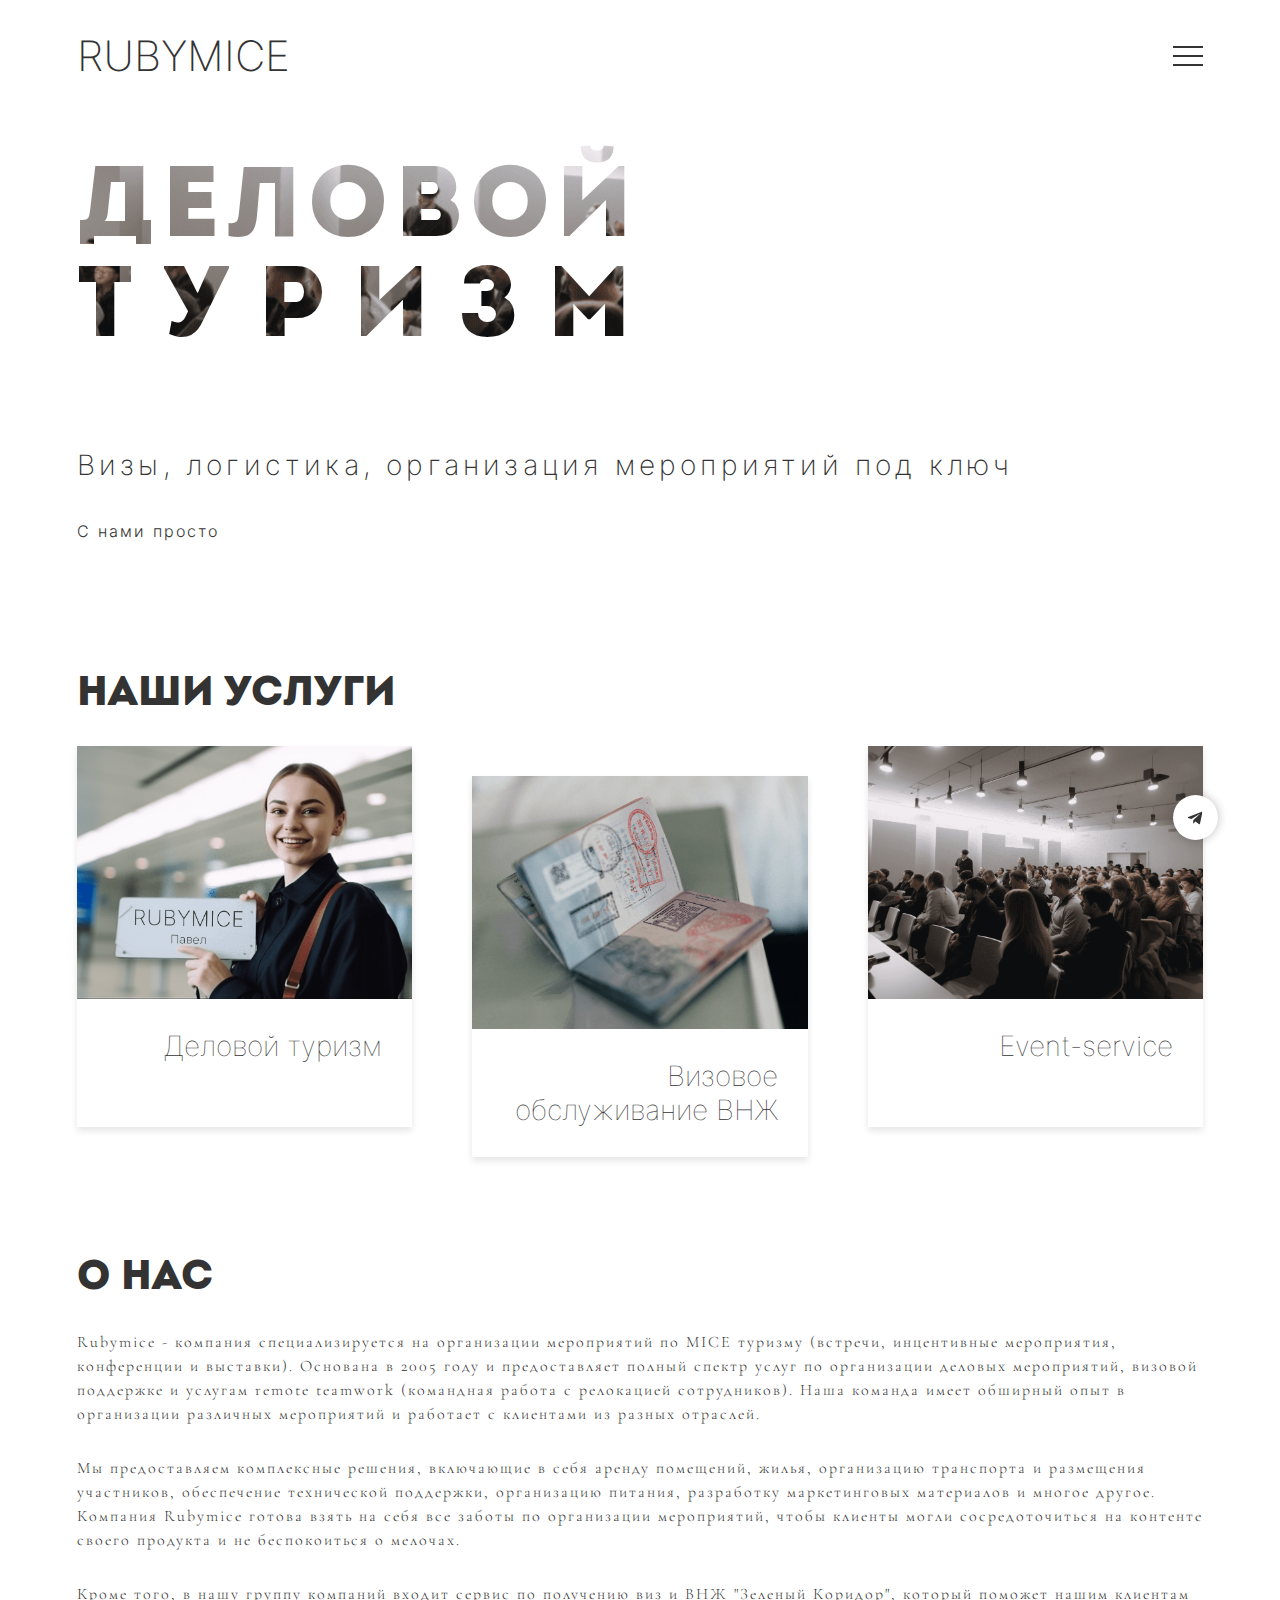
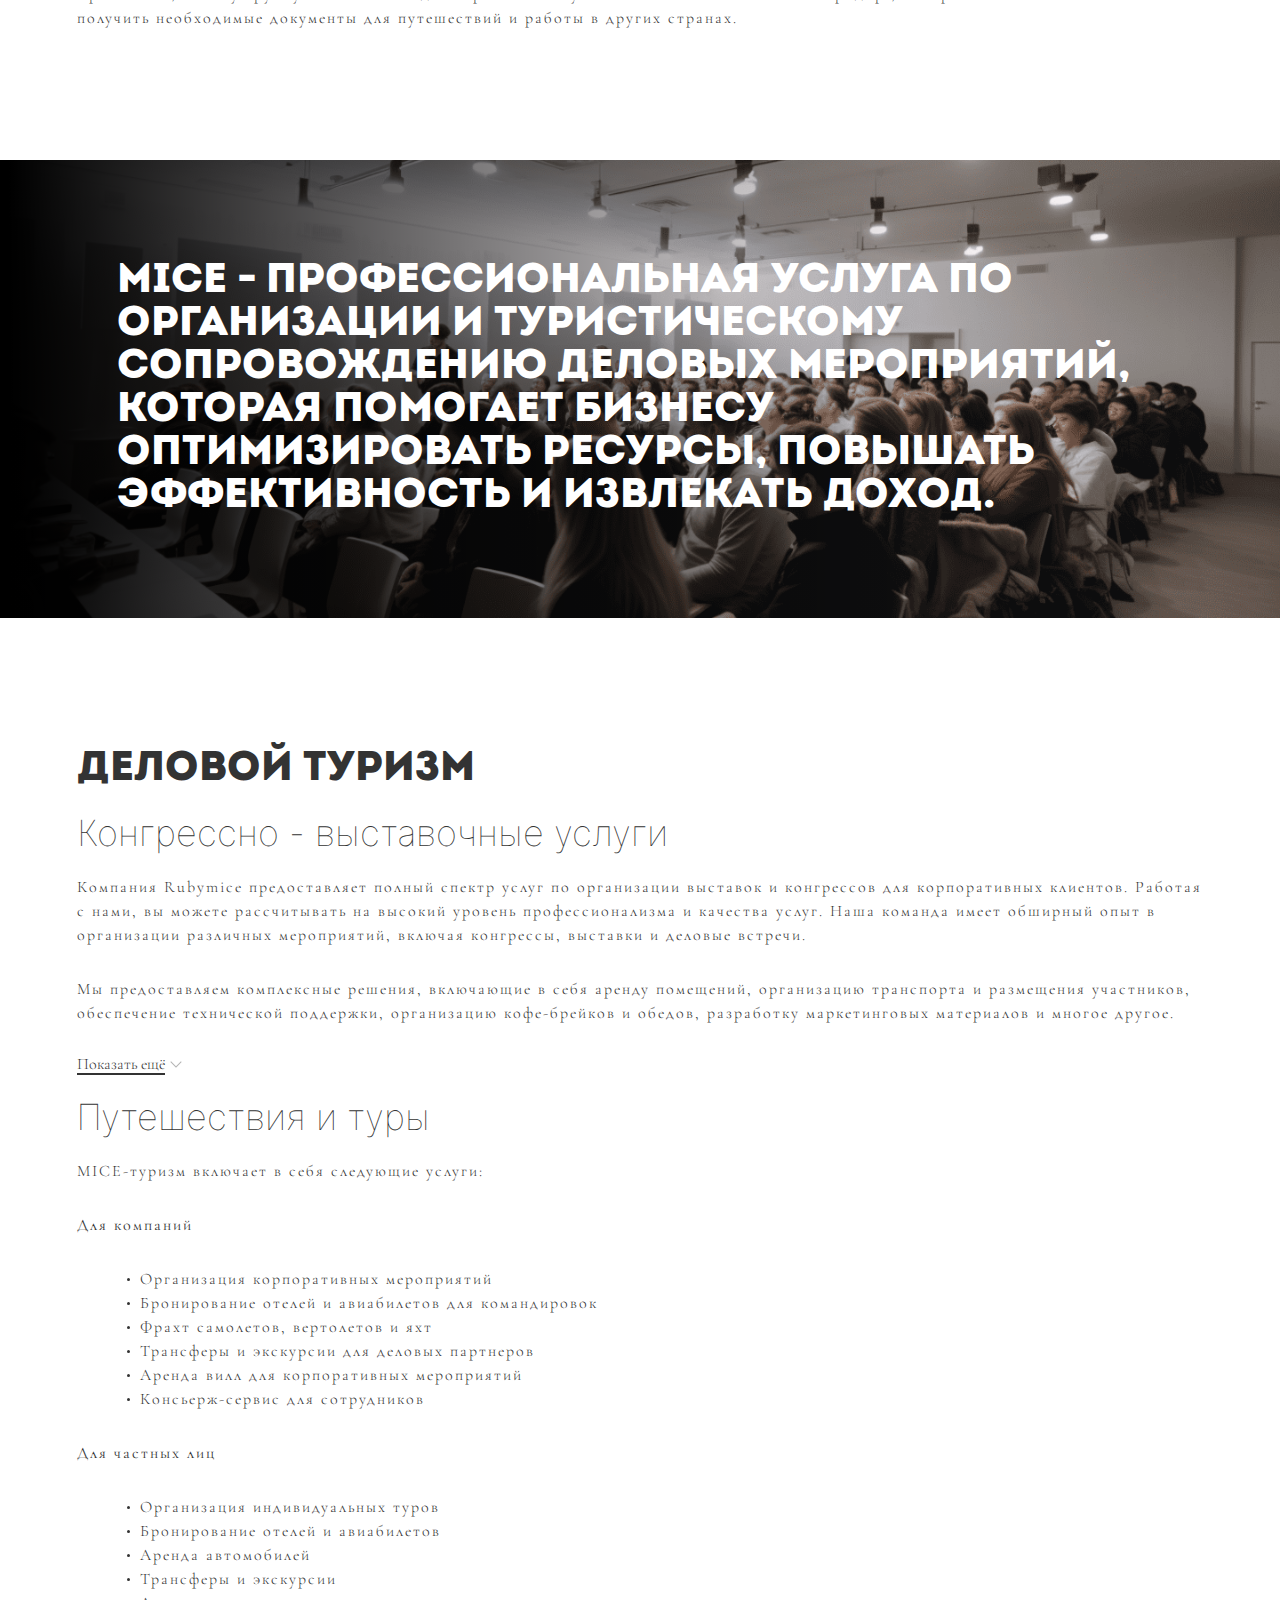
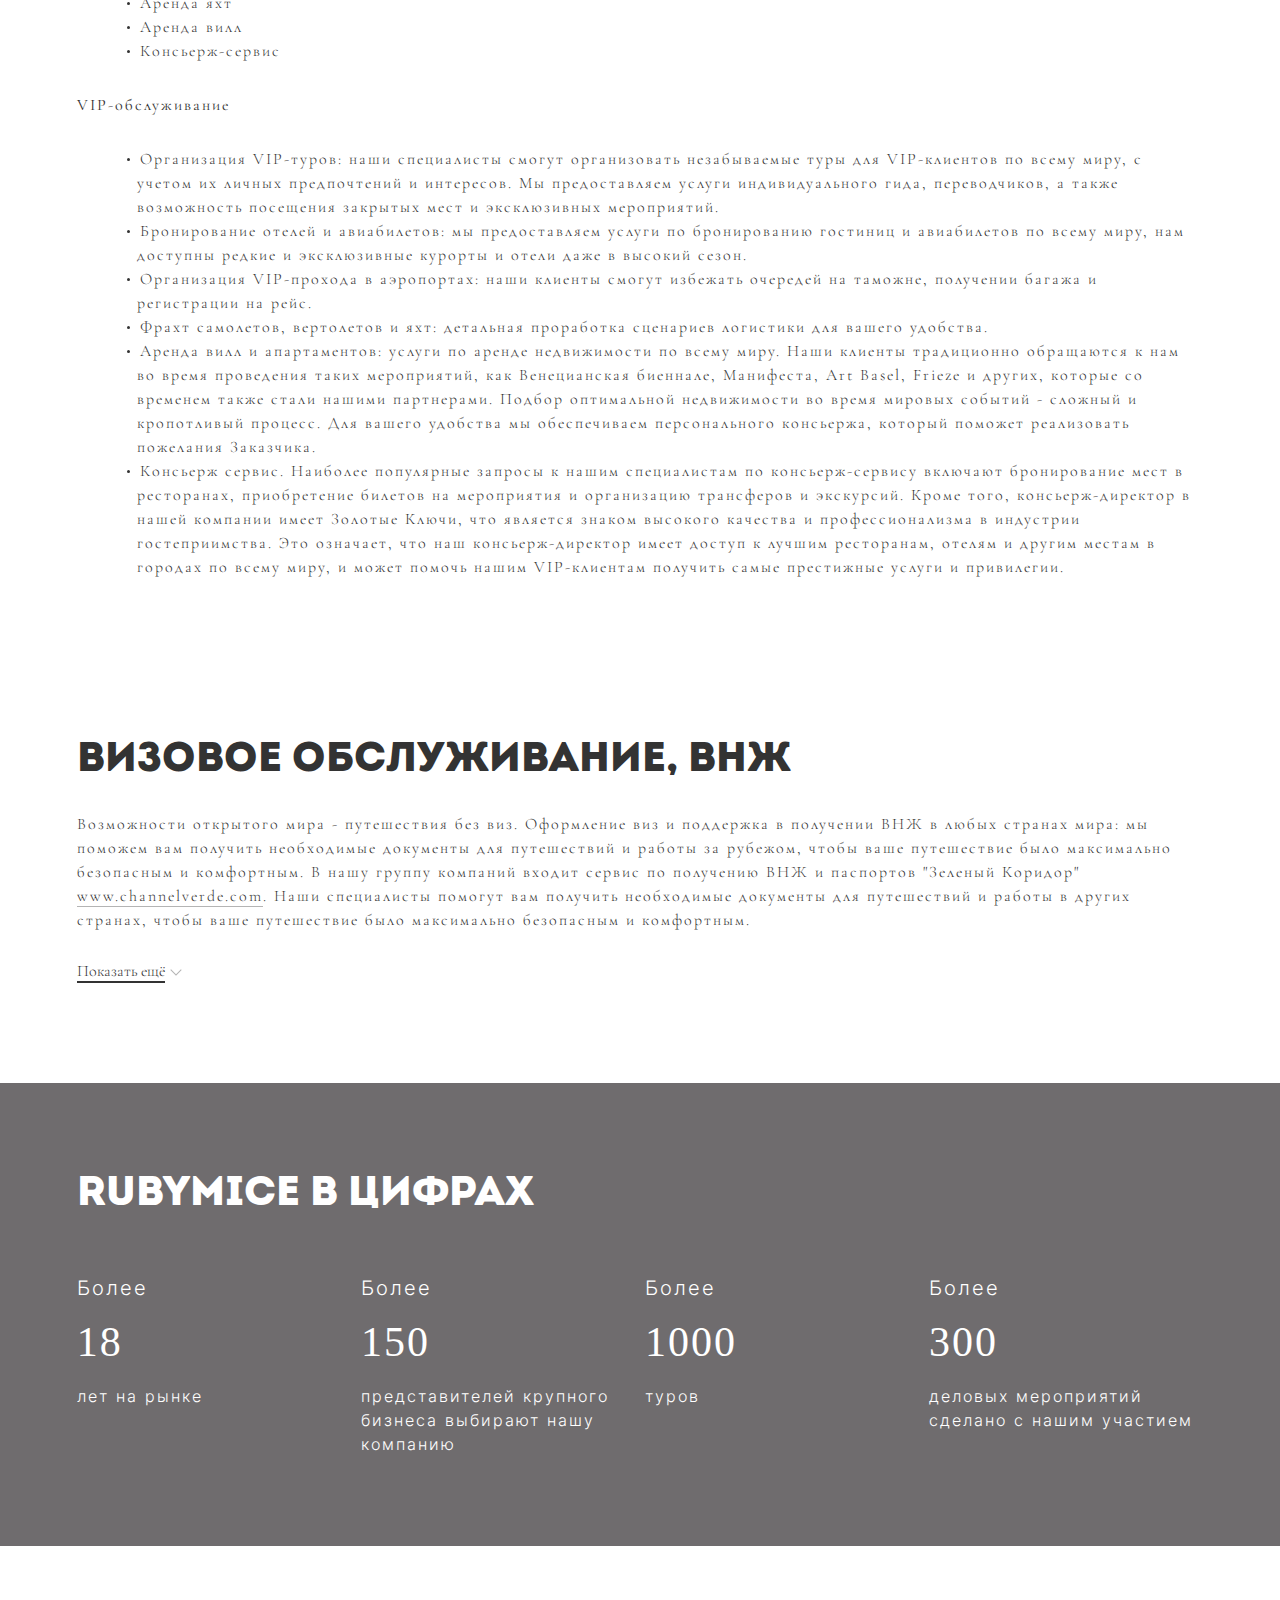
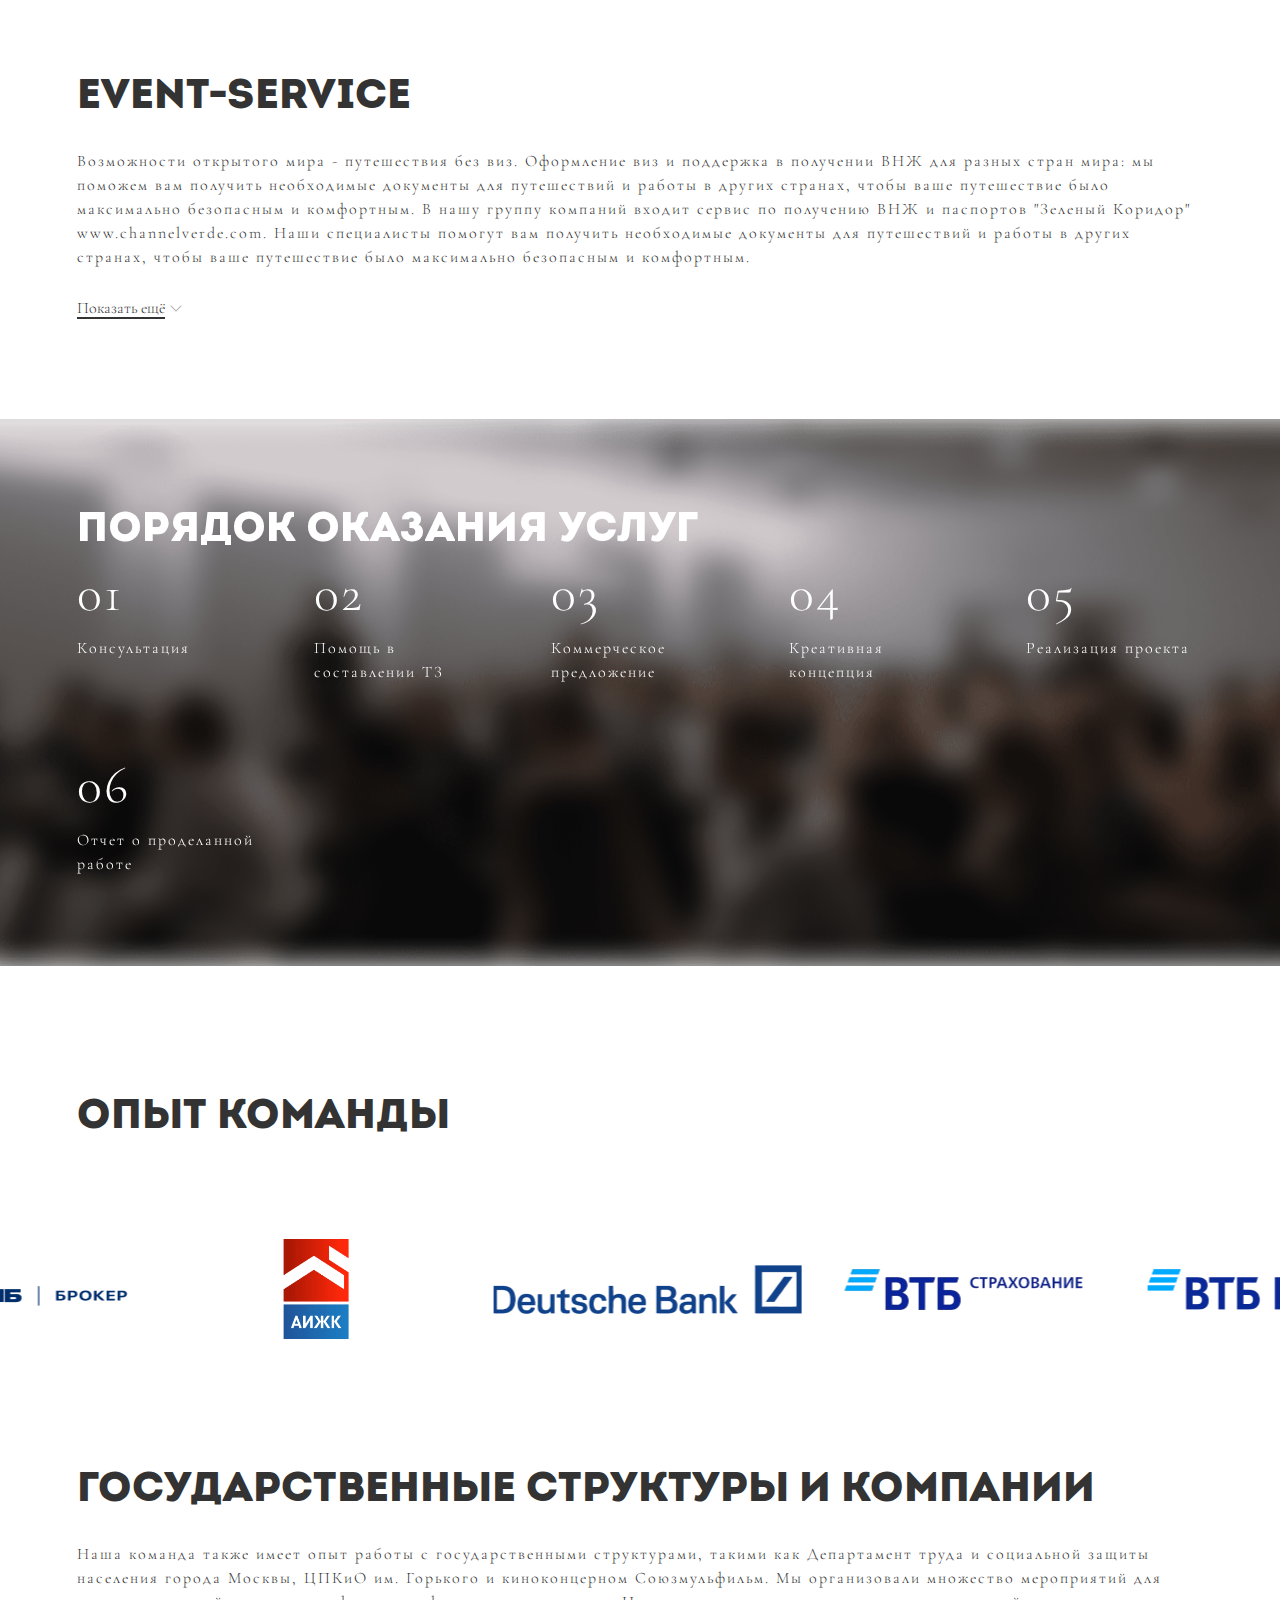
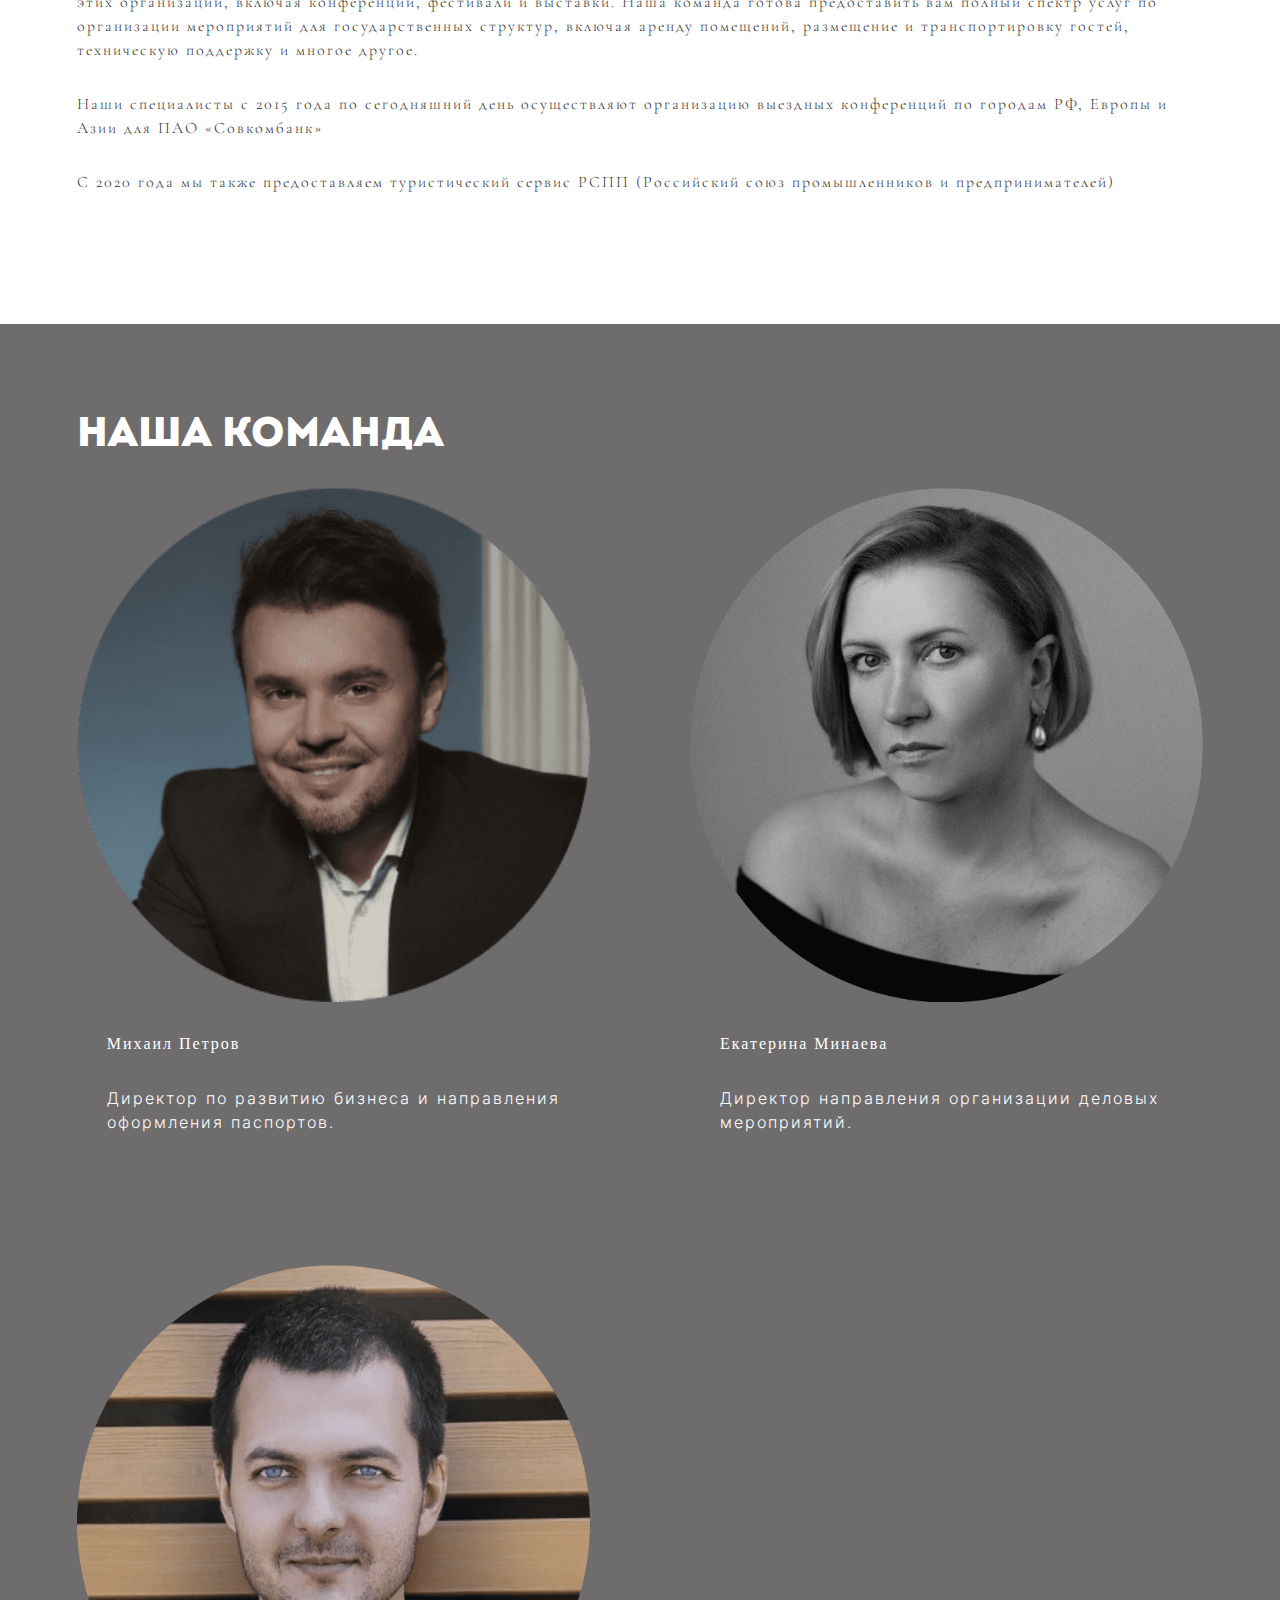
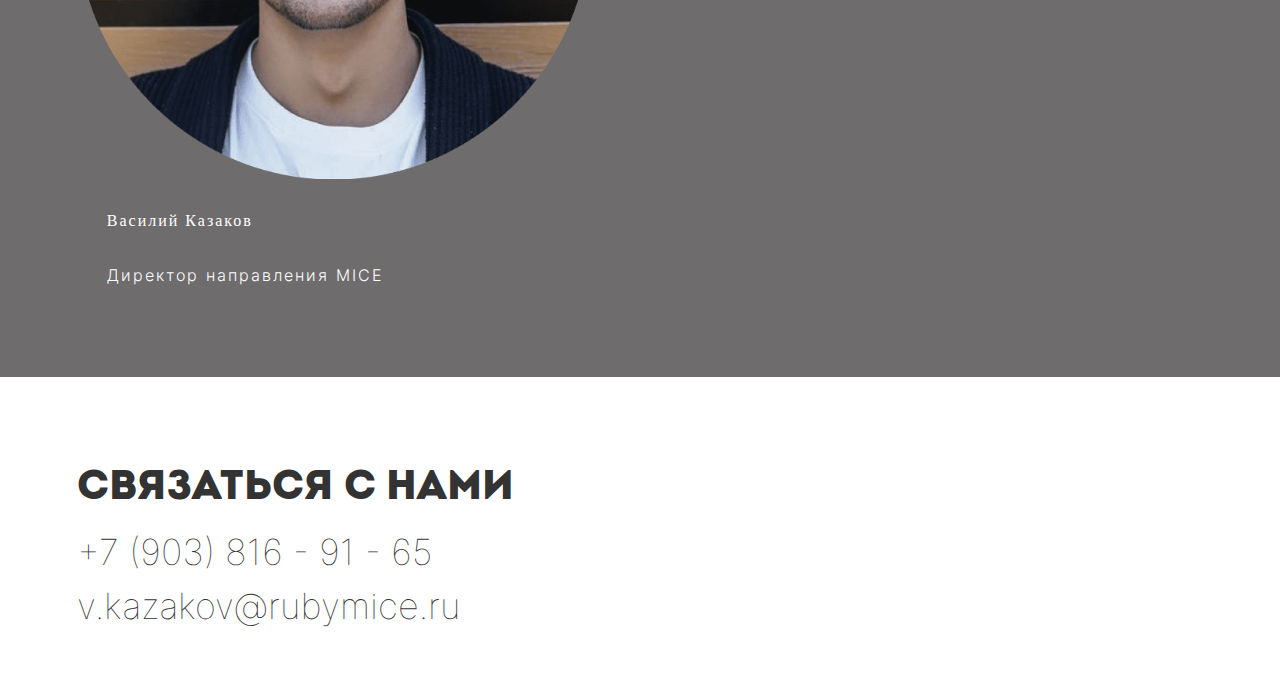
==== index.html @ a9bd8e2b "feat: добавление якорей для меню, параграфы в О нас, правки - перестановки в Путешествиях" ====
<!DOCTYPE html>
<html lang="ru">
  <head>
    <meta charset="utf-8">
    <meta http-equiv="X-UA-Compatible" content="IE=edge">
    <title>Rubymice | Визы, логистика, организация мероприятий под ключ</title>
    <meta name="keywords" content="mice, rubymice, mice-туризм, mice-мероприятия, бизнес-туризм">
    <meta name="description" content="Rubymice - компания, занимающаяся мероприятиями по MICE туризму (встречи, инцентивные мероприятия, конференции и выставки).">
    <meta name="theme-color" content="#fff">
    <meta name="apple-mobile-web-app-status-bar-style" content="black-translucent">
    <meta name="viewport" content="width=device-width, user-scalable=no, initial-scale=1.0, maximum-scale=1.0, minimum-scale=1.0">
    <link rel="shortcut icon" href="img/favicons/favicon.ico" type="image/x-icon">
    <link rel="icon" sizes="16x16" href="img/favicons/favicon-16x16.png" type="image/png">
    <link rel="icon" sizes="32x32" href="img/favicons/favicon-32x32.png" type="image/png">
    <link rel="apple-touch-icon-precomposed" href="img/favicons/apple-touch-icon-precomposed.png">
    <link rel="apple-touch-icon" href="img/favicons/apple-touch-icon.png">
    <link rel="apple-touch-icon" sizes="57x57" href="img/favicons/apple-touch-icon-57x57.png">
    <link rel="apple-touch-icon" sizes="60x60" href="img/favicons/apple-touch-icon-60x60.png">
    <link rel="apple-touch-icon" sizes="72x72" href="img/favicons/apple-touch-icon-72x72.png">
    <link rel="apple-touch-icon" sizes="76x76" href="img/favicons/apple-touch-icon-76x76.png">
    <link rel="apple-touch-icon" sizes="114x114" href="img/favicons/apple-touch-icon-114x114.png">
    <link rel="apple-touch-icon" sizes="120x120" href="img/favicons/apple-touch-icon-120x120.png">
    <link rel="apple-touch-icon" sizes="144x144" href="img/favicons/apple-touch-icon-144x144.png">
    <link rel="apple-touch-icon" sizes="152x152" href="img/favicons/apple-touch-icon-152x152.png">
    <link rel="apple-touch-icon" sizes="167x167" href="img/favicons/apple-touch-icon-167x167.png">
    <link rel="apple-touch-icon" sizes="180x180" href="img/favicons/apple-touch-icon-180x180.png">
    <link rel="apple-touch-icon" sizes="1024x1024" href="img/favicons/apple-touch-icon-1024x1024.png">
    <link rel="stylesheet" href="styles/main.min.css">
  </head>
  <body id="up">
    <div class="layout">
      <header class="header"><a class="logo">
          <h1>RUBYMICE</h1></a>
        <nav class="header-menu">
          <ul class="header-menu__list">
            <li class="header-menu__item"><a href='#services'>Наши услуги</a></li>
            <li class="header-menu__item"><a href='#tourism'>Деловой туризм</a></li>
            <li class="header-menu__item"><a href='#visa'>Визовое обслуживание</a></li>
            <li class="header-menu__item"><a href='#event-service'>Event-service</a></li>
            <li class="header-menu__item"><a href='#service-procedure'>Порядок оказания услуг</a></li>
            <li class="header-menu__item"><a href='#companies'>Клиенты</a></li>
            <li class="header-menu__item"><a href='#team'>Команда</a></li>
            <li class="header-menu__item"><a href='#contacts'>Контакты</a></li>
          </ul>
        </nav>
        <div class="burger" aria-label="Open the menu">
          <div class="burger__inner">
            <div></div>
            <div></div>
            <div></div>
          </div>
        </div>
      </header>
      <div class="content">
        <main class="main">
          <div class="main__row">
            <div class="main-text row">
              <h1 class="main-text__title">Деловой <br><span>туризм</span></h1>
              <p class="main-text__subtitle">Визы, логистика, организация  мероприятий под ключ</p>
            </div>
            <p class="main-subtext">С нами просто</p>
          </div>
        </main>
        <section class="services" id="services">
          <h2>Наши услуги</h2>
          <div class="services-items row"><a class="services-item" href="#tourism">
              <div class="services-item__photo img__empty"><img src="../img/table.png"></div>
              <div class="services-item__text">
                <h6 class="services-item__heading">Деловой туризм</h6>
              </div></a><a class="services-item" href="#visa">
              <div class="services-item__photo img__empty"><img src="../img/visa.png"></div>
              <div class="services-item__text">
                <h6 class="services-item__heading">Визовое обслуживание ВНЖ</h6>
              </div></a><a class="services-item" href="#event-service">
              <div class="services-item__photo img__empty"><img src="../img/audience.png"></div>
              <div class="services-item__text">
                <h6 class="services-item__heading">Event-service</h6>
              </div></a></div>
        </section>
        <section class="about">
          <h2>О нас</h2>
          <p>Rubymice - компания специализируется на организации мероприятий по MICE туризму (встречи, инцентивные мероприятия, конференции и выставки). Основана в 2005 году и предоставляет полный спектр услуг по организации деловых мероприятий, визовой поддержке и услугам remote teamwork (командная работа с релокацией сотрудников). Наша команда имеет обширный опыт в организации различных мероприятий и работает с клиентами из разных отраслей. </p>
          <p>Мы предоставляем комплексные решения, включающие в себя аренду помещений, жилья, организацию транспорта и размещения участников, обеспечение технической поддержки, организацию питания, разработку маркетинговых материалов и многое другое. Компания Rubymice готова взять на себя все заботы по организации мероприятий, чтобы клиенты могли сосредоточиться на контенте своего продукта и не беспокоиться о мелочах. </p>
          <p>Кроме того, в нашу группу компаний входит сервис по получению виз и ВНЖ "Зеленый Коридор", который поможет нашим клиентам получить необходимые документы для путешествий и работы в других странах.</p>
        </section>
        <section class="about-mice layout-none">
          <blockquote>Mice - профессиональная услуга по организации и туристическому сопровождению деловых мероприятий, которая помогает бизнесу оптимизировать ресурсы, повышать эффективность и извлекать доход.</blockquote>
        </section>
        <section class="tourism" id="tourism">
          <h2>Деловой туризм</h2>
          <p class="subtitle">Конгрессно - выставочные услуги</p>
          <p>Компания Rubymice предоставляет полный спектр услуг по организации выставок и конгрессов для корпоративных клиентов. Работая с нами, вы можете рассчитывать на высокий уровень профессионализма и качества услуг. Наша команда имеет обширный опыт в организации различных мероприятий, включая конгрессы, выставки и деловые встречи.</p>
          <p>Мы предоставляем комплексные решения, включающие в себя аренду помещений, организацию транспорта и размещения участников, обеспечение технической поддержки, организацию кофе-брейков и обедов, разработку маркетинговых материалов и многое другое.</p>
          <section class="show-more">
            <div class="show-more__item">
              <button class="show-more__button" type="button">Показать ещё</button>
              <div class="show-more__content">
                <p>Работая с компанией Rubymice, вы можете быть уверены в том, что ваше мероприятие будет организовано на высшем уровне и пройдет без сбоев. Мы готовы взять на себя все заботы по организации вашего мероприятия, чтобы вы могли сосредоточиться на контенте своего продукта и не беспокоиться о мелочах.</p>
                <ul>
                  <li>Организация транспорта и размещения участников.</li>
                  <li>Обеспечение технической поддержки на мероприятии (перевод, секретарские услуги, охрана и т.д.).</li>
                  <li>Организация кофе-брейков и обедов.</li>
                  <li>Поиск подходящих помещений для проведения конгресса или выставки, семинара или деловой встречи, с учетом числа участников, местоположения и других факторов.</li>
                  <li>Организация аренды необходимого оборудования (звуковое, световое, проекционное и т.д.).</li>
                  <li>Организация транспорта и размещения участников.</li>
                  <li>Обеспечение технической поддержки на мероприятии (перевод, секретарские услуги, охрана и т.д.).</li>
                  <li>Разработка маркетинговых материалов для мероприятия.</li>
                </ul>
              </div>
            </div>
          </section>
          <p class="subtitle">Путешествия и туры</p>
          <p>MICE-туризм включает в себя следующие услуги:</p>
          <p><strong>Для компаний</strong></p>
          <ul>
            <li>Организация корпоративных мероприятий</li>
            <li>Бронирование отелей и авиабилетов для командировок</li>
            <li>Фрахт самолетов, вертолетов и яхт</li>
            <li>Трансферы и экскурсии для деловых партнеров</li>
            <li>Аренда вилл для корпоративных мероприятий</li>
            <li>Консьерж-сервис для сотрудников</li>
          </ul>
          <p><strong>Для частных лиц</strong></p>
          <ul> 
            <li>Организация индивидуальных туров</li>
            <li>Бронирование отелей и авиабилетов</li>
            <li>Аренда автомобилей</li>
            <li>Трансферы и экскурсии</li>
            <li>Аренда яхт</li>
            <li>Аренда вилл</li>
            <li>Консьерж-сервис</li>
          </ul>
          <p><strong>VIP-обслуживание</strong></p>
          <ul>
            <li>Организация VIP-туров: наши специалисты смогут организовать незабываемые туры для VIP-клиентов по всему миру, с учетом их личных предпочтений и интересов. Мы предоставляем услуги индивидуального гида, переводчиков, а также возможность посещения закрытых мест и эксклюзивных мероприятий.</li>
            <li>Бронирование отелей и авиабилетов: мы предоставляем услуги по бронированию гостиниц и авиабилетов по всему миру, нам доступны редкие и эксклюзивные курорты и отели даже в высокий сезон.</li>
            <li>Организация VIP-прохода в аэропортах: наши клиенты смогут избежать очередей на таможне, получении багажа и регистрации на рейс.</li>
            <li>Фрахт самолетов, вертолетов и яхт: детальная проработка сценариев логистики для вашего удобства.</li>
            <li>Аренда вилл и апартаментов: услуги по аренде недвижимости по всему миру. Наши клиенты традиционно обращаются к нам во время проведения таких мероприятий, как Венецианская биеннале, Манифеста, Art Basel, Frieze и других, которые со временем также стали нашими партнерами. Подбор оптимальной недвижимости во время мировых событий - сложный и кропотливый процесс. Для вашего удобства мы обеспечиваем персонального консьержа, который поможет реализовать пожелания Заказчика.</li>
            <li>Консьерж сервис. Наиболее популярные запросы к нашим специалистам по консьерж-сервису включают бронирование мест в ресторанах, приобретение билетов на мероприятия и организацию трансферов и экскурсий. Кроме того, консьерж-директор в нашей компании имеет Золотые Ключи, что является знаком высокого качества и профессионализма в индустрии гостеприимства. Это означает, что наш консьерж-директор имеет доступ к лучшим ресторанам, отелям и другим местам в городах по всему миру, и может помочь нашим VIP-клиентам получить самые престижные услуги и привилегии.</li>
          </ul>
        </section>
        <section class="visa" id="visa">
          <h2>Визовое обслуживание, внж</h2>
          <p>Возможности открытого мира - путешествия без виз. Оформление виз и поддержка в получении ВНЖ в любых странах мира: мы поможем вам получить необходимые документы для путешествий и работы за рубежом, чтобы ваше путешествие было максимально безопасным и комфортным. В нашу группу компаний входит сервис по получению ВНЖ и паспортов "Зеленый Коридор" <a href="https://www.channelverde.com" target="_blank">www.channelverde.com</a>. Наши специалисты помогут вам получить необходимые документы для путешествий и работы в других странах, чтобы ваше путешествие было максимально безопасным и комфортным.</p>
          <section class="show-more">
            <div class="show-more__item">
              <button class="show-more__button" type="button">Показать ещё</button>
              <div class="show-more__content">
                <p>Наиболее популярные направления для оформления виз включают:</p>
                <ul>
                  <li>Великобританию: мы поможем с оформлением визы на краткосрочное или долгосрочное пребывание в Великобритании, включая туристические и бизнес-визы, а также визы на учебу и работу.</li>
                  <li>Страны Шенгенской зоны: мы поможем вам оформить визы для путешествий в страны Шенгена, включая Германию, Францию, Италию и другие, а также визы на учебу и работу.</li>
                  <li>ОАЭ: мы поможем вам получить визу на краткосрочное или долгосрочное пребывание в ОАЭ, включая туристические и бизнес-визы, а также визы на учебу и работу.</li>
                  <li>Страны Латинской Америки: мы предоставляем помощь в оформлении виз для стран Латинской Америки, включая Бразилию, Аргентину, Мексику и другие.</li>
                  <li>Другие страны: мы также поможем вам получить визы для других стран мира, в зависимости от ваших потребностей и запросов.</li>
                </ul>
              </div>
            </div>
          </section>
        </section>
        <section class="numbers layout-none dark-block">
          <h2>RUBYMICE в цифрах</h2>
          <div class="numbers__row row">
            <div class="numbers__item">
              <p>Более</p>
              <div class="numbers__item--number">18</div>
              <p>лет на рынке</p>
            </div>
            <div class="numbers__item">
              <p>Более</p>
              <div class="numbers__item--number">150</div>
              <p>представителей крупного бизнеса выбирают нашу компанию </p>
            </div>
            <div class="numbers__item">
              <p>Более</p>
              <div class="numbers__item--number">1000</div>
              <p>туров</p>
            </div>
            <div class="numbers__item">
              <p>Более</p>
              <div class="numbers__item--number">300</div>
              <p>деловых мероприятий сделано с нашим участием</p>
            </div>
          </div>
        </section>
        <section class="event-service" id="event-service">
          <h2>Event-service</h2>
          <p>Возможности открытого мира - путешествия без виз. Оформление виз и поддержка в получении ВНЖ для разных стран мира: мы поможем вам получить необходимые документы для путешествий и работы в других странах, чтобы ваше путешествие было максимально безопасным и комфортным. В нашу группу компаний входит сервис по получению ВНЖ и паспортов "Зеленый Коридор" www.channelverde.com. Наши специалисты помогут вам получить необходимые документы для путешествий и работы в других странах, чтобы ваше путешествие было максимально безопасным и комфортным.</p>
          <section class="show-more">
            <div class="show-more__item">
              <button class="show-more__button" type="button">Показать ещё</button>
              <div class="show-more__content">
                <p>Наиболее популярные направления для оформления виз включают:</p>
                <ul>
                  <li>Великобританию: мы поможем с оформлением визы на краткосрочное или долгосрочное пребывание в Великобритании, включая туристические и бизнес-визы, а также визы на учебу и работу.</li>
                  <li>Страны Шенгенской зоны: мы поможем вам оформить визы для путешествий в страны Шенгена, включая Германию, Францию, Италию и другие, а также визы на учебу и работу.</li>
                  <li>ОАЭ: мы поможем вам получить визу на краткосрочное или долгосрочное пребывание в ОАЭ, включая туристические и бизнес-визы, а также визы на учебу и работу.</li>
                  <li>Страны Латинской Америки: мы предоставляем помощь в оформлении виз для стран Латинской Америки, включая Бразилию, Аргентину, Мексику и другие.</li>
                  <li>Другие страны: мы также поможем вам получить визы для других стран мира, в зависимости от ваших потребностей и запросов.</li>
                </ul>
              </div>
            </div>
          </section>
        </section>
        <section class="service-procedure layout-none dark-block" id="service-procedure">
          <h3>Порядок оказания услуг</h3>
          <div class="service-procedure__row row">
            <div class="service-procedure__item">
              <div class="service-procedure__item--number">01</div>
              <p class="service-procedure__item--name">Консультация</p>
            </div>
            <div class="service-procedure__item">
              <div class="service-procedure__item--number">02</div>
              <p class="service-procedure__item--name">Помощь в составлении ТЗ</p>
            </div>
            <div class="service-procedure__item">
              <div class="service-procedure__item--number">03</div>
              <p class="service-procedure__item--name">Коммерческое предложение</p>
            </div>
            <div class="service-procedure__item">
              <div class="service-procedure__item--number">04</div>
              <p class="service-procedure__item--name">Креативная концепция</p>
            </div>
            <div class="service-procedure__item">
              <div class="service-procedure__item--number">05</div>
              <p class="service-procedure__item--name">Реализация проекта</p>
            </div>
            <div class="service-procedure__item">
              <div class="service-procedure__item--number">06</div>
              <p class="service-procedure__item--name">Отчет о проделанной работе</p>
            </div>
          </div>
        </section>
        <section class="companies" id="companies">
          <h4>Опыт команды</h4>
          <div class="slider swiper layout-none__slider" id="slider">
            <div class="slider-wrapper swiper-wrapper">
              <div class="slider-slide swiper-slide"><img class="rusal" src="img/rusal.png"></div>
              <div class="slider-slide swiper-slide"><img src="img/uralsib-capital.png"></div>
              <div class="slider-slide swiper-slide"><img class="aijk" src="img/aijk.png"></div>
              <div class="slider-slide swiper-slide"><img src="img/deutsche-bank.png"></div>
              <div class="slider-slide swiper-slide"><img src="img/vtb-insurance.png"></div>
              <div class="slider-slide swiper-slide"><img src="img/vtb-kapital.png"></div>
              <div class="slider-slide swiper-slide"><img class="fond" src="img/fond.png"></div>
              <div class="slider-slide swiper-slide"><img src="img/loreal.png"></div>
            </div>
          </div>
        </section>
        <section class="structures">
          <h4>Государственные структуры и компании</h4>
          <p>Наша команда также имеет опыт работы с государственными структурами, такими как Департамент труда и социальной защиты населения города Москвы, ЦПКиО им. Горького и киноконцерном Союзмульфильм. Мы организовали множество мероприятий для этих организаций, включая конференции, фестивали и выставки. Наша команда готова предоставить вам полный спектр услуг по организации мероприятий для государственных структур, включая аренду помещений, размещение и транспортировку гостей, техническую поддержку и многое другое.</p>
          <p>Наши специалисты с 2015 года по сегодняшний день осуществляют организацию выездных конференций по городам РФ, Европы и Азии для ПАО «Совкомбанк»</p>
          <p>С 2020 года мы также предоставляем туристический сервис РСПП (Российский союз промышленников и предпринимателей)</p>
        </section>
        <section class="team layout-none dark-block" id="team">
          <h3>Наша команда</h3>
          <div class="team__row row">
            <div class="team__item img__empty">
              <div class="team__item--avatar"><img src="../img/mikhail.png"></div>
              <div class="team__item--text">
                <div class="team__item--who">Михаил Петров</div>
                <p class="team__item--descr">Директор по развитию бизнеса и направления оформления паспортов.</p>
              </div>
            </div>
            <div class="team__item img__empty">
              <div class="team__item--avatar"><img src="../img/ekaterina.png"></div>
              <div class="team__item--text">
                <div class="team__item--who">Екатерина Минаева </div>
                <p class="team__item--descr">Директор направления организации деловых мероприятий. </p>
              </div>
            </div>
            <div class="team__item img__empty">
              <div class="team__item--avatar"><img src="../img/vasily.png"></div>
              <div class="team__item--text">
                <div class="team__item--who">Василий Казаков </div>
                <p class="team__item--descr">Директор направления MICE</p>
              </div>
            </div>
          </div>
        </section>
      </div>
      <footer class="footer">
        <h5>Связаться с нами</h5>
        <div class="contacts"><a class="subtitle" href="#">+7 (903) 816 - 91 - 65</a><a class="subtitle" href="mailto:v.kazakov@rubymice.ru">v.kazakov@rubymice.ru</a></div>
      </footer>
      <div class="action-btns">
        <div class="action-btns__inner">
          <div class="action-btns__button action-btns-up"><a href="#up">
              <button type="button">
                <svg class="arrow">
                  <use xlink:href="img/sprites/sprite.svg#arrow"></use>
                </svg>
              </button></a></div>
          <div class="action-btns__button action-btns-call"><a href="https://wa.me/+79038169165">
              <button type="button">
                <svg class="telegram">
                  <use xlink:href="img/sprites/sprite.svg#telegram"></use>
                </svg>
              </button></a></div>
        </div>
      </div>
      <script src="js/vendor.min.js"></script>
      <script src="js/main.min.js"></script>
    </div>
  </body>
</html>
---- styles/main.min.css ----
html{line-height:1.15;-webkit-text-size-adjust:100%;position:relative}details,main{display:block}h1{font-size:2em;margin:.67em 0}hr{-webkit-box-sizing:content-box;box-sizing:content-box;height:0;overflow:visible}code,kbd,pre,samp{font-family:monospace,monospace;font-size:1em}abbr[title]{border-bottom:none;text-decoration:underline;-webkit-text-decoration:underline dotted;text-decoration:underline dotted}b,strong{font-weight:bolder}small{font-size:80%}sub,sup{font-size:75%;line-height:0;position:relative;vertical-align:baseline}sub{bottom:-.25em}sup{top:-.5em}img{border-style:none;display:block;margin-block:30px;width:100%;height:300px;-o-object-fit:cover;object-fit:cover}button,input,optgroup,select,textarea{font-family:inherit;font-size:100%;line-height:1.15;margin:0}button,input{overflow:visible}button,select{text-transform:none}[type=button],[type=reset],[type=submit],button{-webkit-appearance:button}[type=button]::-moz-focus-inner,[type=reset]::-moz-focus-inner,[type=submit]::-moz-focus-inner,button::-moz-focus-inner{border-style:none;padding:0}[type=button]:-moz-focusring,[type=reset]:-moz-focusring,[type=submit]:-moz-focusring,button:-moz-focusring{outline:ButtonText dotted 1px}fieldset{padding:.35em .75em .625em}legend{-webkit-box-sizing:border-box;box-sizing:border-box;color:inherit;display:table;max-width:100%;padding:0;white-space:normal}progress{vertical-align:baseline}[type=checkbox],[type=radio]{-webkit-box-sizing:border-box;box-sizing:border-box;padding:0}[type=number]::-webkit-inner-spin-button,[type=number]::-webkit-outer-spin-button{height:auto}[type=search]{-webkit-appearance:textfield;outline-offset:-2px}[type=search]::-webkit-search-decoration{-webkit-appearance:none}::-webkit-file-upload-button{-webkit-appearance:button;font:inherit}summary{display:list-item}[hidden],template{display:none}@font-face{font-family:swiper-icons;src:url("data:application/font-woff;charset=utf-8;base64, [base64]//wADZ2x5ZgAAAywAAADMAAAD2MHtryVoZWFkAAABbAAAADAAAAA2E2+eoWhoZWEAAAGcAAAAHwAAACQC9gDzaG10eAAAAigAAAAZAAAArgJkABFsb2NhAAAC0AAAAFoAAABaFQAUGG1heHAAAAG8AAAAHwAAACAAcABAbmFtZQAAA/gAAAE5AAACXvFdBwlwb3N0AAAFNAAAAGIAAACE5s74hXjaY2BkYGAAYpf5Hu/j+W2+MnAzMYDAzaX6QjD6/4//Bxj5GA8AuRwMYGkAPywL13jaY2BkYGA88P8Agx4j+/8fQDYfA1AEBWgDAIB2BOoAeNpjYGRgYNBh4GdgYgABEMnIABJzYNADCQAACWgAsQB42mNgYfzCOIGBlYGB0YcxjYGBwR1Kf2WQZGhhYGBiYGVmgAFGBiQQkOaawtDAoMBQxXjg/wEGPcYDDA4wNUA2CCgwsAAAO4EL6gAAeNpj2M0gyAACqxgGNWBkZ2D4/wMA+xkDdgAAAHjaY2BgYGaAYBkGRgYQiAHyGMF8FgYHIM3DwMHABGQrMOgyWDLEM1T9/w8UBfEMgLzE////P/5//f/V/xv+r4eaAAeMbAxwIUYmIMHEgKYAYjUcsDAwsLKxc3BycfPw8jEQA/[base64]/uznmfPFBNODM2K7MTQ45YEAZqGP81AmGGcF3iPqOop0r1SPTaTbVkfUe4HXj97wYE+yNwWYxwWu4v1ugWHgo3S1XdZEVqWM7ET0cfnLGxWfkgR42o2PvWrDMBSFj/IHLaF0zKjRgdiVMwScNRAoWUoH78Y2icB/yIY09An6AH2Bdu/UB+yxopYshQiEvnvu0dURgDt8QeC8PDw7Fpji3fEA4z/PEJ6YOB5hKh4dj3EvXhxPqH/SKUY3rJ7srZ4FZnh1PMAtPhwP6fl2PMJMPDgeQ4rY8YT6Gzao0eAEA409DuggmTnFnOcSCiEiLMgxCiTI6Cq5DZUd3Qmp10vO0LaLTd2cjN4fOumlc7lUYbSQcZFkutRG7g6JKZKy0RmdLY680CDnEJ+UMkpFFe1RN7nxdVpXrC4aTtnaurOnYercZg2YVmLN/d/gczfEimrE/fs/bOuq29Zmn8tloORaXgZgGa78yO9/cnXm2BpaGvq25Dv9S4E9+5SIc9PqupJKhYFSSl47+Qcr1mYNAAAAeNptw0cKwkAAAMDZJA8Q7OUJvkLsPfZ6zFVERPy8qHh2YER+3i/BP83vIBLLySsoKimrqKqpa2hp6+jq6RsYGhmbmJqZSy0sraxtbO3sHRydnEMU4uR6yx7JJXveP7WrDycAAAAAAAH//wACeNpjYGRgYOABYhkgZgJCZgZNBkYGLQZtIJsFLMYAAAw3ALgAeNolizEKgDAQBCchRbC2sFER0YD6qVQiBCv/H9ezGI6Z5XBAw8CBK/m5iQQVauVbXLnOrMZv2oLdKFa8Pjuru2hJzGabmOSLzNMzvutpB3N42mNgZGBg4GKQYzBhYMxJLMlj4GBgAYow/P/PAJJhLM6sSoWKfWCAAwDAjgbRAAB42mNgYGBkAIIbCZo5IPrmUn0hGA0AO8EFTQAA");font-weight:400;font-style:normal}:root{--swiper-theme-color:#007aff;--swiper-navigation-size:44px}.swiper{margin-left:auto;margin-right:auto;position:relative;overflow:hidden;list-style:none;padding:0;z-index:1}.swiper-vertical>.swiper-wrapper{-webkit-box-orient:vertical;-webkit-box-direction:normal;-ms-flex-direction:column;flex-direction:column}.swiper-wrapper{position:relative;width:100%;height:100%;z-index:1;display:-webkit-box;display:-ms-flexbox;display:flex;-webkit-transition-property:-webkit-transform;-o-transition-property:transform;transition-property:transform,-webkit-transform;-webkit-box-sizing:content-box;box-sizing:content-box}.swiper-android .swiper-slide,.swiper-wrapper{-webkit-transform:translate3d(0,0,0);transform:translate3d(0,0,0)}.swiper-pointer-events{-ms-touch-action:pan-y;touch-action:pan-y}.swiper-pointer-events.swiper-vertical{-ms-touch-action:pan-x;touch-action:pan-x}.swiper-slide{-ms-flex-negative:0;flex-shrink:0;width:100%;height:100%;position:relative;-webkit-transition-property:-webkit-transform;-o-transition-property:transform;transition-property:transform,-webkit-transform}.swiper-slide-invisible-blank{visibility:hidden}.swiper-autoheight,.swiper-autoheight .swiper-slide{height:auto}.swiper-autoheight .swiper-wrapper{-webkit-box-align:start;-ms-flex-align:start;align-items:flex-start;-webkit-transition-property:height,-webkit-transform;-o-transition-property:transform,height;transition-property:transform,height,-webkit-transform}.swiper-backface-hidden .swiper-slide{-webkit-transform:translateZ(0);transform:translateZ(0);-webkit-backface-visibility:hidden;backface-visibility:hidden}.swiper-3d,.swiper-3d.swiper-css-mode .swiper-wrapper{-webkit-perspective:1200px;perspective:1200px}.swiper-3d .swiper-cube-shadow,.swiper-3d .swiper-slide,.swiper-3d .swiper-slide-shadow,.swiper-3d .swiper-slide-shadow-bottom,.swiper-3d .swiper-slide-shadow-left,.swiper-3d .swiper-slide-shadow-right,.swiper-3d .swiper-slide-shadow-top,.swiper-3d .swiper-wrapper{-webkit-transform-style:preserve-3d;transform-style:preserve-3d}.swiper-3d .swiper-slide-shadow,.swiper-3d .swiper-slide-shadow-bottom,.swiper-3d .swiper-slide-shadow-left,.swiper-3d .swiper-slide-shadow-right,.swiper-3d .swiper-slide-shadow-top{position:absolute;left:0;top:0;width:100%;height:100%;pointer-events:none;z-index:10}.swiper-3d .swiper-slide-shadow{background:rgba(0,0,0,.15)}.swiper-3d .swiper-slide-shadow-left{background-image:-webkit-gradient(linear,right top,left top,from(rgba(0,0,0,.5)),to(rgba(0,0,0,0)));background-image:-o-linear-gradient(right,rgba(0,0,0,.5),rgba(0,0,0,0));background-image:linear-gradient(to left,rgba(0,0,0,.5),rgba(0,0,0,0))}.swiper-3d .swiper-slide-shadow-right{background-image:-webkit-gradient(linear,left top,right top,from(rgba(0,0,0,.5)),to(rgba(0,0,0,0)));background-image:-o-linear-gradient(left,rgba(0,0,0,.5),rgba(0,0,0,0));background-image:linear-gradient(to right,rgba(0,0,0,.5),rgba(0,0,0,0))}.swiper-3d .swiper-slide-shadow-top{background-image:-webkit-gradient(linear,left bottom,left top,from(rgba(0,0,0,.5)),to(rgba(0,0,0,0)));background-image:-o-linear-gradient(bottom,rgba(0,0,0,.5),rgba(0,0,0,0));background-image:linear-gradient(to top,rgba(0,0,0,.5),rgba(0,0,0,0))}.swiper-3d .swiper-slide-shadow-bottom{background-image:-webkit-gradient(linear,left top,left bottom,from(rgba(0,0,0,.5)),to(rgba(0,0,0,0)));background-image:-o-linear-gradient(top,rgba(0,0,0,.5),rgba(0,0,0,0));background-image:linear-gradient(to bottom,rgba(0,0,0,.5),rgba(0,0,0,0))}.swiper-css-mode>.swiper-wrapper{overflow:auto;scrollbar-width:none;-ms-overflow-style:none}.swiper-css-mode>.swiper-wrapper::-webkit-scrollbar{display:none}.swiper-css-mode>.swiper-wrapper>.swiper-slide{scroll-snap-align:start start}.swiper-horizontal.swiper-css-mode>.swiper-wrapper{-ms-scroll-snap-type:x mandatory;scroll-snap-type:x mandatory}.swiper-vertical.swiper-css-mode>.swiper-wrapper{-ms-scroll-snap-type:y mandatory;scroll-snap-type:y mandatory}.swiper-centered>.swiper-wrapper::before{content:"";-ms-flex-negative:0;flex-shrink:0;-webkit-box-ordinal-group:10000;-ms-flex-order:9999;order:9999}.swiper-centered.swiper-horizontal>.swiper-wrapper>.swiper-slide:first-child{-webkit-margin-start:var(--swiper-centered-offset-before);margin-inline-start:var(--swiper-centered-offset-before)}.swiper-centered.swiper-horizontal>.swiper-wrapper::before{height:100%;min-height:1px;width:var(--swiper-centered-offset-after)}.swiper-centered.swiper-vertical>.swiper-wrapper>.swiper-slide:first-child{-webkit-margin-before:var(--swiper-centered-offset-before);margin-block-start:var(--swiper-centered-offset-before)}.swiper-centered.swiper-vertical>.swiper-wrapper::before{width:100%;min-width:1px;height:var(--swiper-centered-offset-after)}.swiper-centered>.swiper-wrapper>.swiper-slide{scroll-snap-align:center center}.swiper-pagination{position:absolute;text-align:center;-webkit-transition:opacity .3s;-o-transition:opacity .3s;transition:opacity .3s;-webkit-transform:translate3d(0,0,0);transform:translate3d(0,0,0);z-index:10}.swiper-pagination.swiper-pagination-hidden{opacity:0}.swiper-pagination-disabled>.swiper-pagination,.swiper-pagination.swiper-pagination-disabled{display:none!important}.swiper-horizontal>.swiper-pagination-bullets,.swiper-pagination-bullets.swiper-pagination-horizontal,.swiper-pagination-custom,.swiper-pagination-fraction{bottom:10px;left:0;width:100%}.swiper-pagination-bullets-dynamic{overflow:hidden;font-size:0}.swiper-pagination-bullets-dynamic .swiper-pagination-bullet{-webkit-transform:scale(.33);-ms-transform:scale(.33);transform:scale(.33);position:relative}.swiper-pagination-bullets-dynamic .swiper-pagination-bullet-active,.swiper-pagination-bullets-dynamic .swiper-pagination-bullet-active-main{-webkit-transform:scale(1);-ms-transform:scale(1);transform:scale(1)}.swiper-pagination-bullets-dynamic .swiper-pagination-bullet-active-prev{-webkit-transform:scale(.66);-ms-transform:scale(.66);transform:scale(.66)}.swiper-pagination-bullets-dynamic .swiper-pagination-bullet-active-prev-prev{-webkit-transform:scale(.33);-ms-transform:scale(.33);transform:scale(.33)}.swiper-pagination-bullets-dynamic .swiper-pagination-bullet-active-next{-webkit-transform:scale(.66);-ms-transform:scale(.66);transform:scale(.66)}.swiper-pagination-bullets-dynamic .swiper-pagination-bullet-active-next-next{-webkit-transform:scale(.33);-ms-transform:scale(.33);transform:scale(.33)}.swiper-pagination-bullet{width:var(--swiper-pagination-bullet-width,var(--swiper-pagination-bullet-size,8px));height:var(--swiper-pagination-bullet-height,var(--swiper-pagination-bullet-size,8px));display:inline-block;border-radius:50%;background:var(--swiper-pagination-bullet-inactive-color,#000);opacity:var(--swiper-pagination-bullet-inactive-opacity,.2)}button.swiper-pagination-bullet{border:none;margin:0;padding:0;-webkit-box-shadow:none;box-shadow:none;-webkit-appearance:none;-moz-appearance:none;appearance:none}.swiper-pagination-clickable .swiper-pagination-bullet{cursor:pointer}.swiper-pagination-bullet:only-child{display:none!important}.swiper-pagination-bullet-active{opacity:var(--swiper-pagination-bullet-opacity,1);background:var(--swiper-pagination-color,var(--swiper-theme-color))}.swiper-pagination-vertical.swiper-pagination-bullets,.swiper-vertical>.swiper-pagination-bullets{right:10px;top:50%;-webkit-transform:translate3d(0,-50%,0);transform:translate3d(0,-50%,0)}.swiper-pagination-vertical.swiper-pagination-bullets .swiper-pagination-bullet,.swiper-vertical>.swiper-pagination-bullets .swiper-pagination-bullet{margin:var(--swiper-pagination-bullet-vertical-gap,6px) 0;display:block}.swiper-pagination-vertical.swiper-pagination-bullets.swiper-pagination-bullets-dynamic,.swiper-vertical>.swiper-pagination-bullets.swiper-pagination-bullets-dynamic{top:50%;-webkit-transform:translateY(-50%);-ms-transform:translateY(-50%);transform:translateY(-50%);width:8px}.swiper-pagination-vertical.swiper-pagination-bullets.swiper-pagination-bullets-dynamic .swiper-pagination-bullet,.swiper-vertical>.swiper-pagination-bullets.swiper-pagination-bullets-dynamic .swiper-pagination-bullet{display:inline-block;-webkit-transition:top .2s,-webkit-transform .2s;transition:transform .2s,top .2s,-webkit-transform .2s;-o-transition:transform .2s,top .2s}.swiper-horizontal>.swiper-pagination-bullets .swiper-pagination-bullet,.swiper-pagination-horizontal.swiper-pagination-bullets .swiper-pagination-bullet{margin:0 var(--swiper-pagination-bullet-horizontal-gap,4px)}.swiper-horizontal>.swiper-pagination-bullets.swiper-pagination-bullets-dynamic,.swiper-pagination-horizontal.swiper-pagination-bullets.swiper-pagination-bullets-dynamic{left:50%;-webkit-transform:translateX(-50%);-ms-transform:translateX(-50%);transform:translateX(-50%);white-space:nowrap}.swiper-horizontal>.swiper-pagination-bullets.swiper-pagination-bullets-dynamic .swiper-pagination-bullet,.swiper-pagination-horizontal.swiper-pagination-bullets.swiper-pagination-bullets-dynamic .swiper-pagination-bullet{-webkit-transition:left .2s,-webkit-transform .2s;transition:transform .2s,left .2s,-webkit-transform .2s;-o-transition:transform .2s,left .2s}.swiper-horizontal.swiper-rtl>.swiper-pagination-bullets-dynamic .swiper-pagination-bullet{-webkit-transition:right .2s,-webkit-transform .2s;transition:transform .2s,right .2s,-webkit-transform .2s;-o-transition:transform .2s,right .2s}.swiper-pagination-progressbar{background:rgba(0,0,0,.25);position:absolute}.swiper-pagination-progressbar .swiper-pagination-progressbar-fill{background:var(--swiper-pagination-color,var(--swiper-theme-color));position:absolute;left:0;top:0;width:100%;height:100%;-webkit-transform:scale(0);-ms-transform:scale(0);transform:scale(0);-webkit-transform-origin:left top;-ms-transform-origin:left top;transform-origin:left top}.swiper-rtl .swiper-pagination-progressbar .swiper-pagination-progressbar-fill{-webkit-transform-origin:right top;-ms-transform-origin:right top;transform-origin:right top}.swiper-horizontal>.swiper-pagination-progressbar,.swiper-pagination-progressbar.swiper-pagination-horizontal,.swiper-pagination-progressbar.swiper-pagination-vertical.swiper-pagination-progressbar-opposite,.swiper-vertical>.swiper-pagination-progressbar.swiper-pagination-progressbar-opposite{width:100%;height:4px;left:0;top:0}.swiper-horizontal>.swiper-pagination-progressbar.swiper-pagination-progressbar-opposite,.swiper-pagination-progressbar.swiper-pagination-horizontal.swiper-pagination-progressbar-opposite,.swiper-pagination-progressbar.swiper-pagination-vertical,.swiper-vertical>.swiper-pagination-progressbar{width:4px;height:100%;left:0;top:0}.swiper-pagination-lock{display:none}.swiper-button-next,.swiper-button-prev{position:absolute;top:50%;width:calc(var(--swiper-navigation-size)/ 44 * 27);height:var(--swiper-navigation-size);margin-top:calc(0px - var(--swiper-navigation-size)/ 2);z-index:10;cursor:pointer;display:-webkit-box;display:-ms-flexbox;display:flex;-webkit-box-align:center;-ms-flex-align:center;align-items:center;-webkit-box-pack:center;-ms-flex-pack:center;justify-content:center;color:var(--swiper-navigation-color,var(--swiper-theme-color))}.swiper-button-next.swiper-button-disabled,.swiper-button-prev.swiper-button-disabled{opacity:.35;cursor:auto;pointer-events:none}.swiper-button-next.swiper-button-hidden,.swiper-button-prev.swiper-button-hidden{opacity:0;cursor:auto;pointer-events:none}.swiper-navigation-disabled .swiper-button-next,.swiper-navigation-disabled .swiper-button-prev{display:none!important}.swiper-button-next:after,.swiper-button-prev:after{font-family:swiper-icons;font-size:var(--swiper-navigation-size);text-transform:none!important;letter-spacing:0;font-variant:initial;line-height:1}.swiper-button-prev,.swiper-rtl .swiper-button-next{left:10px;right:auto}.swiper-button-prev:after,.swiper-rtl .swiper-button-next:after{content:"prev"}.swiper-button-next,.swiper-rtl .swiper-button-prev{right:10px;left:auto}.swiper-button-next:after,.swiper-rtl .swiper-button-prev:after{content:"next"}.swiper-button-lock{display:none}.swiper-scrollbar{border-radius:10px;position:relative;-ms-touch-action:none;background:rgba(0,0,0,.1)}.swiper-scrollbar-disabled>.swiper-scrollbar,.swiper-scrollbar.swiper-scrollbar-disabled{display:none!important}.swiper-horizontal>.swiper-scrollbar,.swiper-scrollbar.swiper-scrollbar-horizontal{position:absolute;left:1%;bottom:3px;z-index:50;height:5px;width:98%}.swiper-scrollbar.swiper-scrollbar-vertical,.swiper-vertical>.swiper-scrollbar{position:absolute;right:3px;top:1%;z-index:50;width:5px;height:98%}.swiper-scrollbar-drag{height:100%;width:100%;position:relative;background:rgba(0,0,0,.5);border-radius:10px;left:0;top:0}.swiper-scrollbar-cursor-drag{cursor:move}.swiper-scrollbar-lock{display:none}@font-face{font-family:"Intro Black Alt";src:url(../fonts/Intro-Black-Alt.woff2) format("woff2"),url(../fonts/Intro-Black-Alt.woff) format("woff");font-weight:900;font-style:normal;font-display:swap}@font-face{font-family:Intro;src:url(../fonts/Intro-Black-Italic.woff2) format("woff2"),url(../fonts/Intro-Black-Italic.woff) format("woff");font-weight:900;font-style:italic;font-display:swap}@font-face{font-family:"Intro Bold Alt";src:url(../fonts/Intro-Bold-Alt.woff2) format("woff2"),url(../fonts/Intro-Bold-Alt.woff) format("woff");font-weight:700;font-style:normal;font-display:swap}@font-face{font-family:Intro;src:url(../fonts/Intro-Black.woff2) format("woff2"),url(../fonts/Intro-Black.woff) format("woff");font-weight:900;font-style:normal;font-display:swap}@font-face{font-family:"Intro Bold Caps";src:url(../fonts/Intro-Bold-Caps.woff2) format("woff2"),url(../fonts/Intro-Bold-Caps.woff) format("woff");font-weight:700;font-style:normal;font-display:swap}@font-face{font-family:"Intro Black Caps";src:url(../fonts/Intro-Black-Caps.woff2) format("woff2"),url(../fonts/Intro-Black-Caps.woff) format("woff");font-weight:900;font-style:normal;font-display:swap}@font-face{font-family:"Intro Book";src:url(../fonts/Intro-Book-Italic.woff2) format("woff2"),url(../fonts/Intro-Book-Italic.woff) format("woff");font-weight:400;font-style:italic;font-display:swap}@font-face{font-family:Intro;src:url(../fonts/Intro-Light.woff2) format("woff2"),url(../fonts/Intro-Light.woff) format("woff");font-weight:300;font-style:normal;font-display:swap}@font-face{font-family:"Intro Book Alt";src:url(../fonts/Intro-Book-Alt.woff2) format("woff2"),url(../fonts/Intro-Book-Alt.woff) format("woff");font-weight:400;font-style:normal;font-display:swap}@font-face{font-family:"Intro Regular";src:url(../fonts/Intro-Regular-Italic.woff2) format("woff2"),url(../fonts/Intro-Regular-Italic.woff) format("woff");font-weight:400;font-style:italic;font-display:swap}@font-face{font-family:Intro;src:url(../fonts/Intro-Bold.woff2) format("woff2"),url(../fonts/Intro-Bold.woff) format("woff");font-weight:700;font-style:normal;font-display:swap}@font-face{font-family:"Intro Regular Alt";src:url(../fonts/Intro-Regular-Alt.woff2) format("woff2"),url(../fonts/Intro-Regular-Alt.woff) format("woff");font-weight:400;font-style:normal;font-display:swap}@font-face{font-family:"Intro Light Alt";src:url(../fonts/Intro-Light-Alt.woff2) format("woff2"),url(../fonts/Intro-Light-Alt.woff) format("woff");font-weight:300;font-style:normal;font-display:swap}@font-face{font-family:"Intro Thin Alt";src:url(../fonts/Intro-Thin-Alt.woff2) format("woff2"),url(../fonts/Intro-Thin-Alt.woff) format("woff");font-weight:100;font-style:normal;font-display:swap}@font-face{font-family:"Intro Book";src:url(../fonts/Intro-Book.woff2) format("woff2"),url(../fonts/Intro-Book.woff) format("woff");font-weight:400;font-style:normal;font-display:swap}@font-face{font-family:Intro;src:url(../fonts/Intro-Bold-Italic.woff2) format("woff2"),url(../fonts/Intro-Bold-Italic.woff) format("woff");font-weight:700;font-style:italic;font-display:swap}@font-face{font-family:"Intro Thin Caps";src:url(../fonts/Intro-Thin-Caps.woff2) format("woff2"),url(../fonts/Intro-Thin-Caps.woff) format("woff");font-weight:100;font-style:normal;font-display:swap}@font-face{font-family:Intro;src:url(../fonts/Intro-Regular.woff2) format("woff2"),url(../fonts/Intro-Regular.woff) format("woff");font-weight:400;font-style:normal;font-display:swap}@font-face{font-family:"Intro Regular Caps";src:url(../fonts/Intro-Regular-Caps.woff2) format("woff2"),url(../fonts/Intro-Regular-Caps.woff) format("woff");font-weight:400;font-style:normal;font-display:swap}@font-face{font-family:Intro;src:url(../fonts/Intro-Thin.woff2) format("woff2"),url(../fonts/Intro-Thin.woff) format("woff");font-weight:100;font-style:normal;font-display:swap}@font-face{font-family:Intro;src:url(../fonts/Intro-Light-Italic.woff2) format("woff2"),url(../fonts/Intro-Light-Italic.woff) format("woff");font-weight:300;font-style:italic;font-display:swap}@font-face{font-family:"Intro Light Caps";src:url(../fonts/Intro-Light-Caps.woff2) format("woff2"),url(../fonts/Intro-Light-Caps.woff) format("woff");font-weight:300;font-style:normal;font-display:swap}@font-face{font-family:"Intro Book Caps";src:url(../fonts/Intro-Book-Caps.woff2) format("woff2"),url(../fonts/Intro-Book-Caps.woff) format("woff");font-weight:400;font-style:normal;font-display:swap}@font-face{font-family:Intro;src:url(../fonts/Intro-Thin-Italic.woff2) format("woff2"),url(../fonts/Intro-Thin-Italic.woff) format("woff");font-weight:100;font-style:italic;font-display:swap}@font-face{font-family:Inter;src:url(../fonts/Inter-Bold.woff2) format("woff2"),url(../fonts/Inter-Bold.woff) format("woff");font-weight:700;font-style:normal;font-display:swap}@font-face{font-family:Inter;src:url(../fonts/Inter-Black.woff2) format("woff2"),url(../fonts/Inter-Black.woff) format("woff");font-weight:900;font-style:normal;font-display:swap}@font-face{font-family:Inter;src:url(../fonts/Inter-Thin.woff2) format("woff2"),url(../fonts/Inter-Thin.woff) format("woff");font-weight:100;font-style:normal;font-display:swap}@font-face{font-family:Inter;src:url(../fonts/Inter-Regular.woff2) format("woff2"),url(../fonts/Inter-Regular.woff) format("woff");font-weight:400;font-style:normal;font-display:swap}@font-face{font-family:Inter;src:url(../fonts/Inter-ExtraLight.woff2) format("woff2"),url(../fonts/Inter-ExtraLight.woff) format("woff");font-weight:200;font-style:normal;font-display:swap}@font-face{font-family:Inter;src:url(../fonts/Inter-Medium.woff2) format("woff2"),url(../fonts/Inter-Medium.woff) format("woff");font-weight:500;font-style:normal;font-display:swap}@font-face{font-family:Inter;src:url(../fonts/Inter-SemiBold.woff2) format("woff2"),url(../fonts/Inter-SemiBold.woff) format("woff");font-weight:600;font-style:normal;font-display:swap}@font-face{font-family:Inter;src:url(../fonts/Inter-Light.woff2) format("woff2"),url(../fonts/Inter-Light.woff) format("woff");font-weight:300;font-style:normal;font-display:swap}@font-face{font-family:Inter;src:url(../fonts/Inter-ExtraBold.woff2) format("woff2"),url(../fonts/Inter-ExtraBold.woff) format("woff");font-weight:700;font-style:normal;font-display:swap}@font-face{font-family:"Cormorant Garamond";src:url(../fonts/CormorantGaramond-MediumItalic.woff2) format("woff2"),url(../fonts/CormorantGaramond-MediumItalic.woff) format("woff");font-weight:500;font-style:italic;font-display:swap}@font-face{font-family:"Cormorant Garamond";src:url(../fonts/CormorantGaramond-Medium.woff2) format("woff2"),url(../fonts/CormorantGaramond-Medium.woff) format("woff");font-weight:500;font-style:normal;font-display:swap}@font-face{font-family:"Cormorant Garamond";src:url(../fonts/CormorantGaramond-Bold.woff2) format("woff2"),url(../fonts/CormorantGaramond-Bold.woff) format("woff");font-weight:700;font-style:normal;font-display:swap}@font-face{font-family:"Cormorant Garamond";src:url(../fonts/CormorantGaramond-LightItalic.woff2) format("woff2"),url(../fonts/CormorantGaramond-LightItalic.woff) format("woff");font-weight:300;font-style:italic;font-display:swap}@font-face{font-family:"Cormorant Garamond";src:url(../fonts/CormorantGaramond-Light.woff2) format("woff2"),url(../fonts/CormorantGaramond-Light.woff) format("woff");font-weight:300;font-style:normal;font-display:swap}@font-face{font-family:"Cormorant Garamond";src:url(../fonts/CormorantGaramond-Italic.woff2) format("woff2"),url(../fonts/CormorantGaramond-Italic.woff) format("woff");font-weight:400;font-style:italic;font-display:swap}@font-face{font-family:"Cormorant Garamond";src:url(../fonts/CormorantGaramond-BoldItalic.woff2) format("woff2"),url(../fonts/CormorantGaramond-BoldItalic.woff) format("woff");font-weight:700;font-style:italic;font-display:swap}@font-face{font-family:"Cormorant Garamond";src:url(../fonts/CormorantGaramond-Regular.woff2) format("woff2"),url(../fonts/CormorantGaramond-Regular.woff) format("woff");font-weight:400;font-style:normal;font-display:swap}@font-face{font-family:"Cormorant Garamond";src:url(../fonts/CormorantGaramond-SemiBold.woff2) format("woff2"),url(../fonts/CormorantGaramond-SemiBold.woff) format("woff");font-weight:600;font-style:normal;font-display:swap}@font-face{font-family:"Cormorant Garamond";src:url(../fonts/CormorantGaramond-SemiBoldItalic.woff2) format("woff2"),url(../fonts/CormorantGaramond-SemiBoldItalic.woff) format("woff");font-weight:600;font-style:italic;font-display:swap}*,:after,:before{-webkit-box-sizing:border-box;box-sizing:border-box}body{margin:0;font-family:"Cormorant Garamond";font-size:clamp(.8rem,1.2vw + .2rem,1rem);line-height:24px;font-weight:300;letter-spacing:2px;color:#333;background-color:#fff;scroll-behavior:smooth;overflow-x:hidden}::-moz-selection{background:rgba(189,189,189,.54)}::selection{background:rgba(189,189,189,.54)}h1,h2,h3,h4,h5,h6{margin-block:30px;letter-spacing:normal;line-height:normal;font-family:"Intro Black Caps";font-size:clamp(1.25rem,7.3vw - 2rem,2.625rem);font-weight:600;text-transform:uppercase}p{margin-block:30px}ul{margin-block:30px;-webkit-padding-start:60px;padding-inline-start:60px}li{list-style:none}li:before{display:inline-block;content:"";position:relative;left:-10px;top:-3px;height:3px;width:3px;background-color:#333;border-radius:100%}a{background-color:transparent;text-decoration:none;color:inherit;border-bottom:1px solid rgba(51,51,51,.37);-webkit-transition:color .3s ease-out;-o-transition:color .3s ease-out;transition:color .3s ease-out}a :visited{color:rgba(51,51,51,.66)}a:hover{color:#bdbdbd}blockquote{margin-block:100px;letter-spacing:normal;line-height:normal;font-family:"Intro Black Caps";font-size:clamp(1.25rem,7.3vw - 2rem,2.625rem);font-weight:600;text-transform:uppercase;color:#fff}aside,section{display:block}.container,.layout{margin:0 auto}.container{display:-ms-grid;display:grid;-ms-grid-rows:auto minmax(75vh,1fr) auto;grid-template-rows:auto minmax(75vh,1fr) auto;-ms-grid-columns:minmax(250px,1300px);grid-template-columns:minmax(250px,1300px);-webkit-box-pack:center;-ms-flex-pack:center;justify-content:center;gap:100px}.layout{position:relative;display:-ms-grid;display:grid;-ms-grid-rows:auto minmax(75vh,1fr) auto;grid-template-rows:auto minmax(75vh,1fr) auto;gap:60px;margin-inline:4.86vw;-webkit-padding-before:30px;padding-block-start:30px;-webkit-padding-after:60px;padding-block-end:60px}.layout-none{margin-inline:-4.86vw;padding-inline:4.86vw}.layout-none__slider{margin-inline:-18vw;padding-inline:0}.row{display:-ms-grid;display:grid;grid-template-columns:repeat(auto-fit,minmax(320px,1fr));gap:60px}.row__content{display:-webkit-box;display:-ms-flexbox;display:flex;gap:60px;-webkit-box-align:center;-ms-flex-align:center;align-items:center;-webkit-box-pack:start;-ms-flex-pack:start;justify-content:flex-start}.content{display:-ms-grid;display:grid;-ms-grid-columns:minmax(200px,1fr);grid-template-columns:minmax(200px,1fr);gap:100px}.content-sidebar{display:-ms-grid;display:grid;-ms-grid-columns:minmax(350px,auto) 1fr;grid-template-columns:minmax(350px,auto) 1fr;gap:0 60px;height:100%}.layout-none .content-sidebar .content{-webkit-margin-end:60px;margin-inline-end:60px}.subtitle{font-family:Inter;font-size:clamp(1.7rem,2.9vw + .4rem,2.25rem);font-weight:100;letter-spacing:normal}.dark-block{padding-block:60px;background-color:#6f6c6e;color:#fff}.disabled{pointer-events:none;color:rgba(51,51,51,.37)}.introductory{font-family:serif;line-height:normal;-webkit-padding-after:60px;padding-block-end:60px;border-bottom:1px solid rgba(51,51,51,.37)}.not-available{display:-webkit-box;display:-ms-flexbox;display:flex;-webkit-box-orient:vertical;-webkit-box-direction:normal;-ms-flex-direction:column;flex-direction:column;-webkit-box-pack:center;-ms-flex-pack:center;justify-content:center;height:100vh}.not-available h1,.not-available h2{text-align:center;font-weight:100}.header{display:-ms-grid;display:grid;-ms-grid-columns:auto 1fr;grid-template-columns:auto 1fr;-webkit-box-align:center;-ms-flex-align:center;align-items:center;position:relative;font-family:Inter}.header-menu{-ms-grid-column-align:end;justify-self:end}.header-menu__item{-webkit-box-align:center;-ms-flex-align:center;align-items:center}.header-menu__item::before{display:none}.header-menu__item a{display:block;padding:10px;border-color:transparent;-webkit-transition:.3s ease-out;-o-transition:.3s ease-out;transition:.3s ease-out}.logo{border-bottom:0}.logo h1{margin-block:0;font-family:Inter;font-weight:200}.header-menu{position:fixed;z-index:-1;width:100%;height:100%;inset-inline-end:0;inset-block-end:0;-webkit-transform:translateY(-100%);-ms-transform:translateY(-100%);transform:translateY(-100%);background-color:transparent;opacity:0;-webkit-transition:.3s ease-out;-o-transition:.3s ease-out;transition:.3s ease-out}.header-menu__list{display:-webkit-box;display:-ms-flexbox;display:flex;-webkit-padding-start:0;padding-inline-start:0;margin-block:0;-webkit-transform:translate(-50%,-50%);-ms-transform:translate(-50%,-50%);transform:translate(-50%,-50%);-webkit-box-orient:vertical;-webkit-box-direction:normal;-ms-flex-direction:column;flex-direction:column;position:absolute;inset-block-start:50%;inset-inline-start:50%}.header-menu__item{display:block;text-align:center;color:#fff;opacity:0}.header-menu__item a:hover{border-color:transparent}.header-menu--active{opacity:1;z-index:200;background-color:#6f6c6e;-webkit-transform:translateY(0);-ms-transform:translateY(0);transform:translateY(0)}.header-menu--active .header-menu__item{opacity:1}.main__row{-ms-grid-columns:1fr;grid-template-columns:1fr;-ms-grid-rows:1fr auto;grid-template-rows:1fr auto}.main-text{grid-template-columns:repeat(auto-fill,minmax(550px,1fr))}.main-text__title{margin-block:0;padding-top:20px;background-image:url(../img/audience.png);background-position:center center;backround-repeat:no-repeat;background-clip:text;-webkit-background-clip:text;color:transparent;font-size:clamp(2.5rem,20vw - 6.2rem,6.25rem);letter-spacing:.07em}.main-text__title span{letter-spacing:.3em}.main-text__subtitle{-ms-flex-item-align:end;-ms-grid-row-align:end;align-self:end;font-family:Inter;font-size:clamp(1.125rem,3.3vw - .3rem,1.75rem);font-weight:200;line-height:28px;letter-spacing:.15em}.main-subtext{margin:10px 0 0;font-family:Inter}.services-items{grid-auto-rows:-webkit-max-content;grid-auto-rows:max-content}.services-item{-webkit-box-shadow:0 4px 7px rgba(0,0,0,.1);box-shadow:0 4px 7px rgba(0,0,0,.1);border:none}.services-item:nth-child(2){-webkit-margin-before:30px;margin-block-start:30px;-webkit-margin-after:-30px;margin-block-end:-30px}.services-item__photo{-webkit-transition:-webkit-filter .3s ease-out;transition:filter .3s ease-out;-o-transition:filter .3s ease-out;transition:filter .3s ease-out,-webkit-filter .3s ease-out}.services-item__photo:hover{-webkit-filter:brightness(.5);filter:brightness(.5)}.services-item__photo img{height:253px}.services-item__text{padding-inline:30px;text-align:right}.services-item__heading{font-family:Inter;font-size:28px;font-weight:100;text-transform:revert}.about-mice{background:-o-linear-gradient(.13deg,#000 .77%,rgba(0,0,0,0) 72.01%),url(conference-1.png),url(../img/quote-background.png) center center/cover no-repeat;background:linear-gradient(89.87deg,#000 .77%,rgba(0,0,0,0) 72.01%),url(conference-1.png),url(../img/quote-background.png) center center/cover no-repeat;line-height:48px}.numbers__row{grid-template-columns:repeat(auto-fit,minmax(200px,1fr));gap:10px 10px}.numbers__item{font-family:Inter}.numbers__item p{margin:30px 0}.numbers__item p:first-child{font-size:20px}.numbers__item--number{font-family:"Inter Black";font-size:42px;font-weigth:900}.service-procedure{background:url(../img/audience-blurred.png) center center/cover no-repeat;-webkit-filter:blur(0);filter:blur(0)}.service-procedure__row{grid-template-columns:repeat(auto-fill,minmax(160px,1fr))}.service-procedure__item{position:relative}.service-procedure__item:not(:last-child)::after{position:absolute;inset-block-start:50%;inset-inline-end:0;-webkit-transform:translateY(-50%);-ms-transform:translateY(-50%);transform:translateY(-50%);display:block;content:"";height:5px;width:5px;background:#fff;border-radius:100%}.service-procedure__item--number{font-size:52px}.companies .slider{margin-top:100px}.companies .slider-slide{-ms-flex-item-align:center;-ms-grid-row-align:center;align-self:center;-ms-grid-column-align:center;justify-self:center}.companies .slider-slide img{height:auto;width:auto;margin:0 auto}.companies .slider-slide .rusal{height:80px}.companies .slider-slide .aijk,.companies .slider-slide .fond{height:100px}.team__row{gap:100px}.team__item{display:-webkit-box;display:-ms-flexbox;display:flex;-webkit-box-orient:vertical;-webkit-box-direction:normal;-ms-flex-direction:column;flex-direction:column;gap:30px}.team__item--avatar img{height:100%;width:100%}.team__item--text{-webkit-padding-start:30px;padding-inline-start:30px}.team__item--who{font-family:"Intro Bold"}.team__item--descr{font-family:Inter}.contacts{display:-webkit-box;display:-ms-flexbox;display:flex;-webkit-box-orient:vertical;-webkit-box-direction:normal;-ms-flex-direction:column;flex-direction:column;gap:30px}.contacts a{border:none}.img{max-width:600px}.img__float--left{float:left}.img__float--right{float:right}.img__empty,.img__empty img{margin-block:0}button{display:block;min-width:200px;border:none;padding:60px;-webkit-transition:.3s ease-out;-o-transition:.3s ease-out;transition:.3s ease-out;-webkit-appearance:none;-moz-appearance:none;appearance:none;cursor:pointer;background-color:#bdbdbd;color:#333;font-weight:inherit;margin-block:30px 30px}button:hover{color:#333;background-color:#fff;border-color:#bdbdbd}button:active{background-color:#00aafc;border-color:transparent}button:focus{-webkit-box-shadow:0 0 0 3px rgba(0,170,252,.52);box-shadow:0 0 0 3px rgba(0,170,252,.52);outline:0}button:focus:hover{background-color:#00aafc;color:#fff;border-color:transparent}button.active{border-color:transparent;background-color:#00aafc;color:#fff}button.active:hover{background-color:#0c9ade}form button{margin-block:0}textarea{overflow:auto;resize:none;font-family:inherit}select{-webkit-appearance:none;-moz-appearance:none;appearance:none}label,select{-webkit-margin-before:60px;margin-block-start:60px}input,select,textarea{display:block;width:100%;border:1px solid transparent;border:1px solid rgba(51,51,51,.37);padding:60px;-webkit-transition:border .3s ease-out;-o-transition:border .3s ease-out;transition:border .3s ease-out;margin-block:60px;outline:0;color:#333}input::-webkit-input-placeholder,select::-webkit-input-placeholder,textarea::-webkit-input-placeholder{opacity:1!important;font-weight:400;color:#cfd7d3;-webkit-transition:opacity .3s ease-out;transition:opacity .3s ease-out}input::-moz-placeholder,select::-moz-placeholder,textarea::-moz-placeholder{opacity:1!important;font-weight:400;color:#cfd7d3;-moz-transition:opacity .3s ease-out;transition:opacity .3s ease-out}input:-ms-input-placeholder,select:-ms-input-placeholder,textarea:-ms-input-placeholder{opacity:1!important;font-weight:400;color:#cfd7d3;-ms-transition:opacity .3s ease-out;transition:opacity .3s ease-out}input::-ms-input-placeholder,select::-ms-input-placeholder,textarea::-ms-input-placeholder{opacity:1!important;font-weight:400;color:#cfd7d3;-ms-transition:opacity .3s ease-out;transition:opacity .3s ease-out}input::placeholder,select::placeholder,textarea::placeholder{opacity:1!important;font-weight:400;color:#cfd7d3;-webkit-transition:opacity .3s ease-out;-o-transition:opacity .3s ease-out;transition:opacity .3s ease-out}input:focus::-webkit-input-placeholder,select:focus::-webkit-input-placeholder,textarea:focus::-webkit-input-placeholder{opacity:0;color:transparent;-webkit-transition:opacity .3s ease-out;transition:opacity .3s ease-out}input:focus::-moz-placeholder,select:focus::-moz-placeholder,textarea:focus::-moz-placeholder{opacity:0;color:transparent;-moz-transition:opacity .3s ease-out;transition:opacity .3s ease-out}input:focus:-ms-input-placeholder,select:focus:-ms-input-placeholder,textarea:focus:-ms-input-placeholder{opacity:0;color:transparent;-ms-transition:opacity .3s ease-out;transition:opacity .3s ease-out}input:focus::-ms-input-placeholder,select:focus::-ms-input-placeholder,textarea:focus::-ms-input-placeholder{opacity:0;color:transparent;-ms-transition:opacity .3s ease-out;transition:opacity .3s ease-out}input:focus::placeholder,select:focus::placeholder,textarea:focus::placeholder{opacity:0;color:transparent;-webkit-transition:opacity .3s ease-out;-o-transition:opacity .3s ease-out;transition:opacity .3s ease-out}input:focus,select:focus,textarea:focus{border:1px solid rgba(51,51,51,.37)}input[type=checkbox]{width:100%;max-width:15px;height:15px}input[type=radio]{border-radius:100%;width:100%;max-width:17px;height:17px}input[type=checkbox],input[type=radio]{display:block;-ms-flex-item-align:start;align-self:flex-start;border:1px solid rgba(51,51,51,.37);-webkit-appearance:none;-moz-appearance:none;appearance:none;-webkit-transition:background .3s ease-out;-o-transition:background .3s ease-out;transition:background .3s ease-out}input[type=checkbox]:checked,input[type=radio]:checked{background-clip:content-box;background-color:#00aafc;border-color:#00aafc}input[type=range]{-webkit-appearance:none;-moz-appearance:none;appearance:none;border:revert;-webkit-box-shadow:revert;box-shadow:revert;padding:0}input[type=range]::-webkit-slider-thumb{cursor:ew-resize;display:-webkit-box;display:flex;-webkit-box-align:center;align-items:center;width:15px;height:15px;border-radius:50%;-webkit-appearance:none;appearance:none;background-color:#00aafc;margin-top:-5px}input[type=range]::-webkit-slider-thumb:focus{border:1px solid rgba(51,51,51,.37)}input[type=range]::-webkit-slider-runnable-track{display:block;width:100%;height:8px;margin:0;border:1px solid rgba(51,51,51,.37);padding:0;border-radius:5px}input[type=range]:focus{outline:0}.form{width:100%}.form__grid{display:-ms-grid;display:grid;width:100%;-ms-grid-columns:1fr 1fr;grid-template-columns:1fr 1fr;gap:60px}.form__privacy,.form__radio{display:-webkit-box;display:-ms-flexbox;display:flex;-webkit-box-align:center;-ms-flex-align:center;align-items:center;gap:60px}.form__privacy--text,.form__radio--text{font-size:inherit;line-height:18px}.form__privacy--link,.form__radio--link{font-size:inherit}.submit{-ms-flex-item-align:end;align-self:flex-end}#checkbox-switch{width:17px;max-width:24px;height:revert;background-color:revert;border:revert;margin-block:20px;padding-block:12px;padding-inline:20px;-webkit-box-shadow:none;box-shadow:none}.checkbox-switch{position:relative;padding:5px 0 0 50px}.checkbox-switch::before{content:"";display:block;position:absolute;top:0;left:0;width:40px;height:24px;border:1px solid rgba(51,51,51,.37);-webkit-transition:.3s;-o-transition:.3s;transition:.3s;border-radius:16px;background:#fff}.checkbox-switch::after{content:"";display:block;position:absolute;top:0;left:0;width:24px;height:24px;border:1px solid rgba(51,51,51,.37);-webkit-transition:.3s;-o-transition:.3s;transition:.3s;border-radius:16px;background:#263238}.checkbox-switch:hover::after{-webkit-box-shadow:0 0 5px rgba(0,0,0,.3);box-shadow:0 0 5px rgba(0,0,0,.3)}.checkbox-switch:checked::after{margin-left:16px}.checkbox-switch:checked::before{background:#00aafc}.table{width:100%;border-spacing:0;border-collapse:collapse}.table__wrapper{max-width:1300px;margin:0 auto}.table__caption{text-align:start;padding:10px}.table__data,.table__header{padding:10px;border:1px solid rgba(51,51,51,.37);text-align:start}.burger{-webkit-transform:translateY(-50%);-ms-transform:translateY(-50%);transform:translateY(-50%);display:block;position:absolute;z-index:200;width:30px;height:20px;inset-block-start:50%;inset-inline-end:0;cursor:pointer}.burger__inner{cursor:pointer;position:relative;z-index:100;inset-block-start:0;inset-inline-end:0;height:100%}.burger__inner:focus{border:1px solid #333}.burger__inner div{display:block;position:absolute;width:100%;height:2px;background-color:#333;-webkit-transition:.3s ease-out;-o-transition:.3s ease-out;transition:.3s ease-out}.burger__inner div:nth-child(1){inset-block-start:0}.burger__inner div:nth-child(2){-webkit-transform:translate(-50%,-50%);-ms-transform:translate(-50%,-50%);transform:translate(-50%,-50%);inset-block-start:50%;inset-inline-start:50%}.burger__inner div:nth-child(3){inset-block-end:0}.burger__inner--active div{background-color:#fff}.burger__inner--active div:nth-child(1){inset-block-start:9px;-webkit-transform:rotate(45deg);-ms-transform:rotate(45deg);transform:rotate(45deg)}.burger__inner--active div:nth-child(2){-webkit-transform:scale(0);-ms-transform:scale(0);transform:scale(0);opacity:0}.burger__inner--active div:nth-child(3){inset-block-end:9px;-webkit-transform:rotate(-45deg);-ms-transform:rotate(-45deg);transform:rotate(-45deg)}.slider-navigation{position:relative;min-height:100px}.slider-button-next,.slider-button-prev{color:#333}.slider img{margin-block:0}#slider-pagination{display:-webkit-box;display:-ms-flexbox;display:flex;-webkit-box-pack:center;-ms-flex-pack:center;justify-content:center;gap:30px;top:50%;bottom:revert;-webkit-transform:translateY(-50%);-ms-transform:translateY(-50%);transform:translateY(-50%)}#slider-pagination .swiper-pagination-bullet{margin:0;background-color:#333}#slider .swiper-button-next::after,#slider .swiper-button-prev::after{font-size:15px}#slider .swiper-button-next,#slider .swiper-button-prev{font-size:10px}#slide-beyond .slide-beyond-scrollbar.swiper-scrollbar{width:100%;left:0}.show-more__button{position:relative;min-width:revert;border:none;padding:0;margin:0;background-color:transparent;color:#333;border-bottom:2px solid #333}.show-more__button:focus{-webkit-box-shadow:none;box-shadow:none;color:rgba(51,51,51,.37);border-color:rgba(51,51,51,.37)}.show-more__button:active,.show-more__button:focus:hover,.show-more__button:hover{background-color:transparent}.show-more__button:focus:hover{color:#333}.show-more__button::after{content:"";display:block;position:absolute;width:8px;height:8px;inset-inline-end:-15px;inset-block-start:40%;border-bottom:1px solid rgba(51,51,51,.37);border-right:1px solid rgba(51,51,51,.37);-webkit-transform:translateY(-50%) rotate(45deg);-ms-transform:translateY(-50%) rotate(45deg);transform:translateY(-50%) rotate(45deg);-webkit-transition:.3s ease-out;-o-transition:.3s ease-out;transition:.3s ease-out}.show-more__button--active::after{-webkit-transform:translateY(-10%) rotate(-135deg);-ms-transform:translateY(-10%) rotate(-135deg);transform:translateY(-10%) rotate(-135deg);border-color:#333}.show-more__content{display:none;-webkit-margin-before:30px;margin-block-start:30px;max-height:0;overflow:hidden;-webkit-transition:.9s;-o-transition:.9s;transition:.9s}.show-more__content p{-webkit-margin-before:0;margin-block-start:0}.action-btns{position:fixed;z-index:5;inset-block-end:60px;inset-inline-end:60px;width:50px;height:120px}.action-btns-up{display:none;opacity:0;-webkit-transition:opacity .3s ease-out;-o-transition:opacity .3s ease-out;transition:opacity .3s ease-out}.action-btns-up .arrow{position:absolute;top:50%;left:50%;width:20px;height:20px;cursor:pointer;-webkit-transform:translate(-44%,-50%) rotate(180deg);-ms-transform:translate(-44%,-50%) rotate(180deg);transform:translate(-44%,-50%) rotate(180deg)}.action-btns-up .arrow:hover.action-btns-up{background-color:#fff}.action-btns-call .telegram{-webkit-transform:translate(-50%,-50%);-ms-transform:translate(-50%,-50%);transform:translate(-50%,-50%);position:absolute;top:50%;left:50%;width:15px;height:15px;cursor:pointer;fill:#333}.action-btns-call .telegram:hover.action-btns-call{background-color:#fff}.action-btns__inner{display:-webkit-box;display:-ms-flexbox;display:flex;-webkit-box-orient:vertical;-webkit-box-direction:normal;-ms-flex-direction:column;flex-direction:column;-webkit-box-align:center;-ms-flex-align:center;align-items:center;-webkit-box-pack:end;-ms-flex-pack:end;justify-content:flex-end;gap:30px;height:100%}.action-btns__button{-webkit-box-shadow:0 0 10px rgba(51,51,51,.32);box-shadow:0 0 10px rgba(51,51,51,.32);position:relative;background-color:#fff;border-radius:100px}.action-btns__button a{width:100%;height:100%}.action-btns__button button{min-width:revert;width:45px;height:45px;margin:0;padding:0;-webkit-transition:.3s ease-out;-o-transition:.3s ease-out;transition:.3s ease-out;background-color:transparent;border-radius:100px}.action-btns__button button:hover{background-color:#333}.action-btns__button button:hover .arrow,.action-btns__button button:hover .telegram{fill:#fff}@media screen and (max-width:1396px){.service-procedure__item:not(:last-child)::after{display:none}}@media screen and (max-width:1300px){.container{padding:0 60px;-webkit-padding-before:30px;padding-block-start:30px}.layout{margin-inline:6vw}.layout-none{margin-inline:-6vw;padding-inline:6vw}.layout-none__slider{margin-inline:-18vw;padding-inline:0}}@media screen and (max-width:1122px){.services-item{height:auto}.services-item:nth-child(2){-webkit-margin-before:0;margin-block-start:0;-webkit-margin-after:0;margin-block-end:0}}@media screen and (max-width:768px){ul{-webkit-margin-before:10px;margin-block-start:10px;-webkit-padding-start:30px;padding-inline-start:30px}.container,.content{gap:50px}.layout-none .content-sidebar .content{margin-inline:60px}.layout-none__slider{margin-inline:0;padding-inline:0}.row{gap:30px}.row__content{-ms-flex-wrap:wrap;flex-wrap:wrap}.content-sidebar{-ms-grid-columns:1fr;grid-template-columns:1fr}.form__grid,.main-text{-ms-grid-columns:1fr;grid-template-columns:1fr;gap:0}.table__wrapper{overflow-x:scroll;white-space:nowrap}.layout-none .burger{inset-inline-end:6vw}.action-btns{inset-block-end:30px;inset-inline-end:30px}}@media screen and (max-width:425px){button{min-width:100%}}@media screen and (max-width:375px){.layout,.row{grid-template-columns:repeat(auto-fill,minmax(200px,1fr))}}@media screen and (max-width:320px){.show-more__item{width:100%;max-width:300px}}
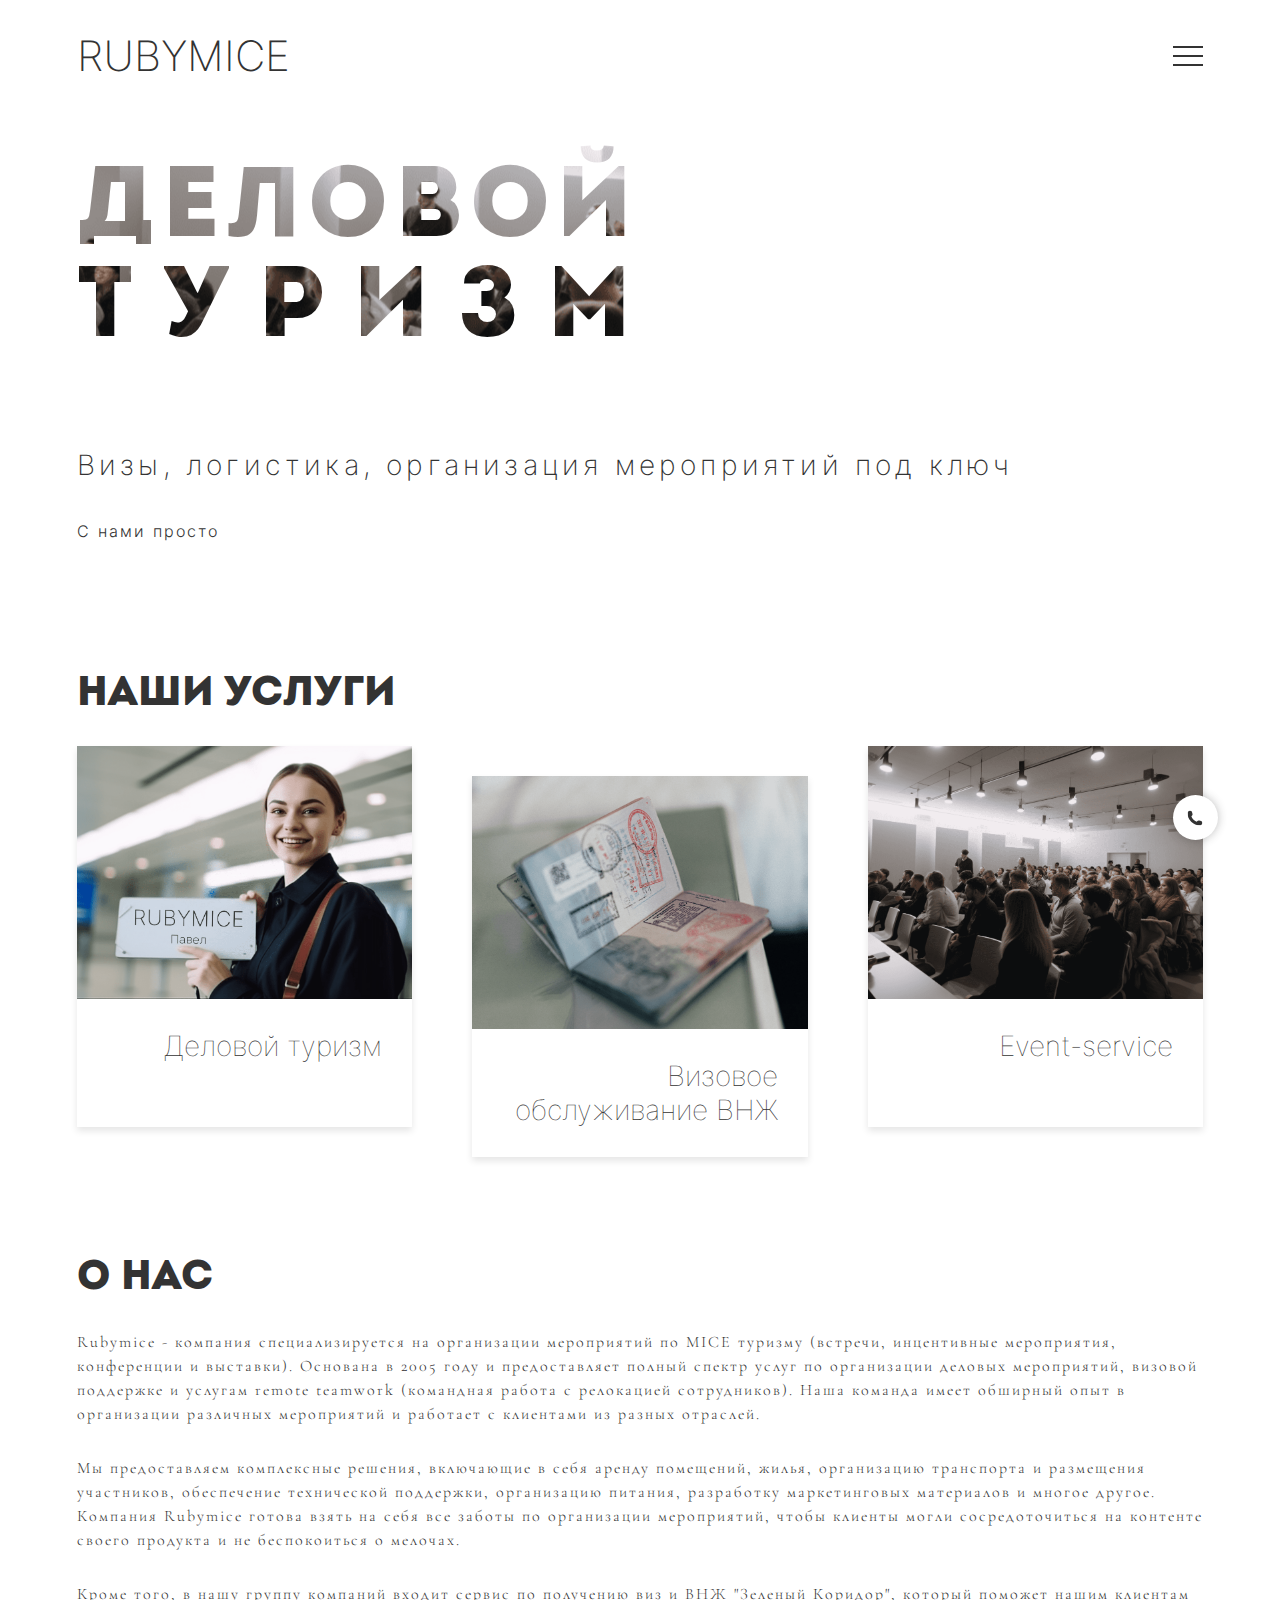
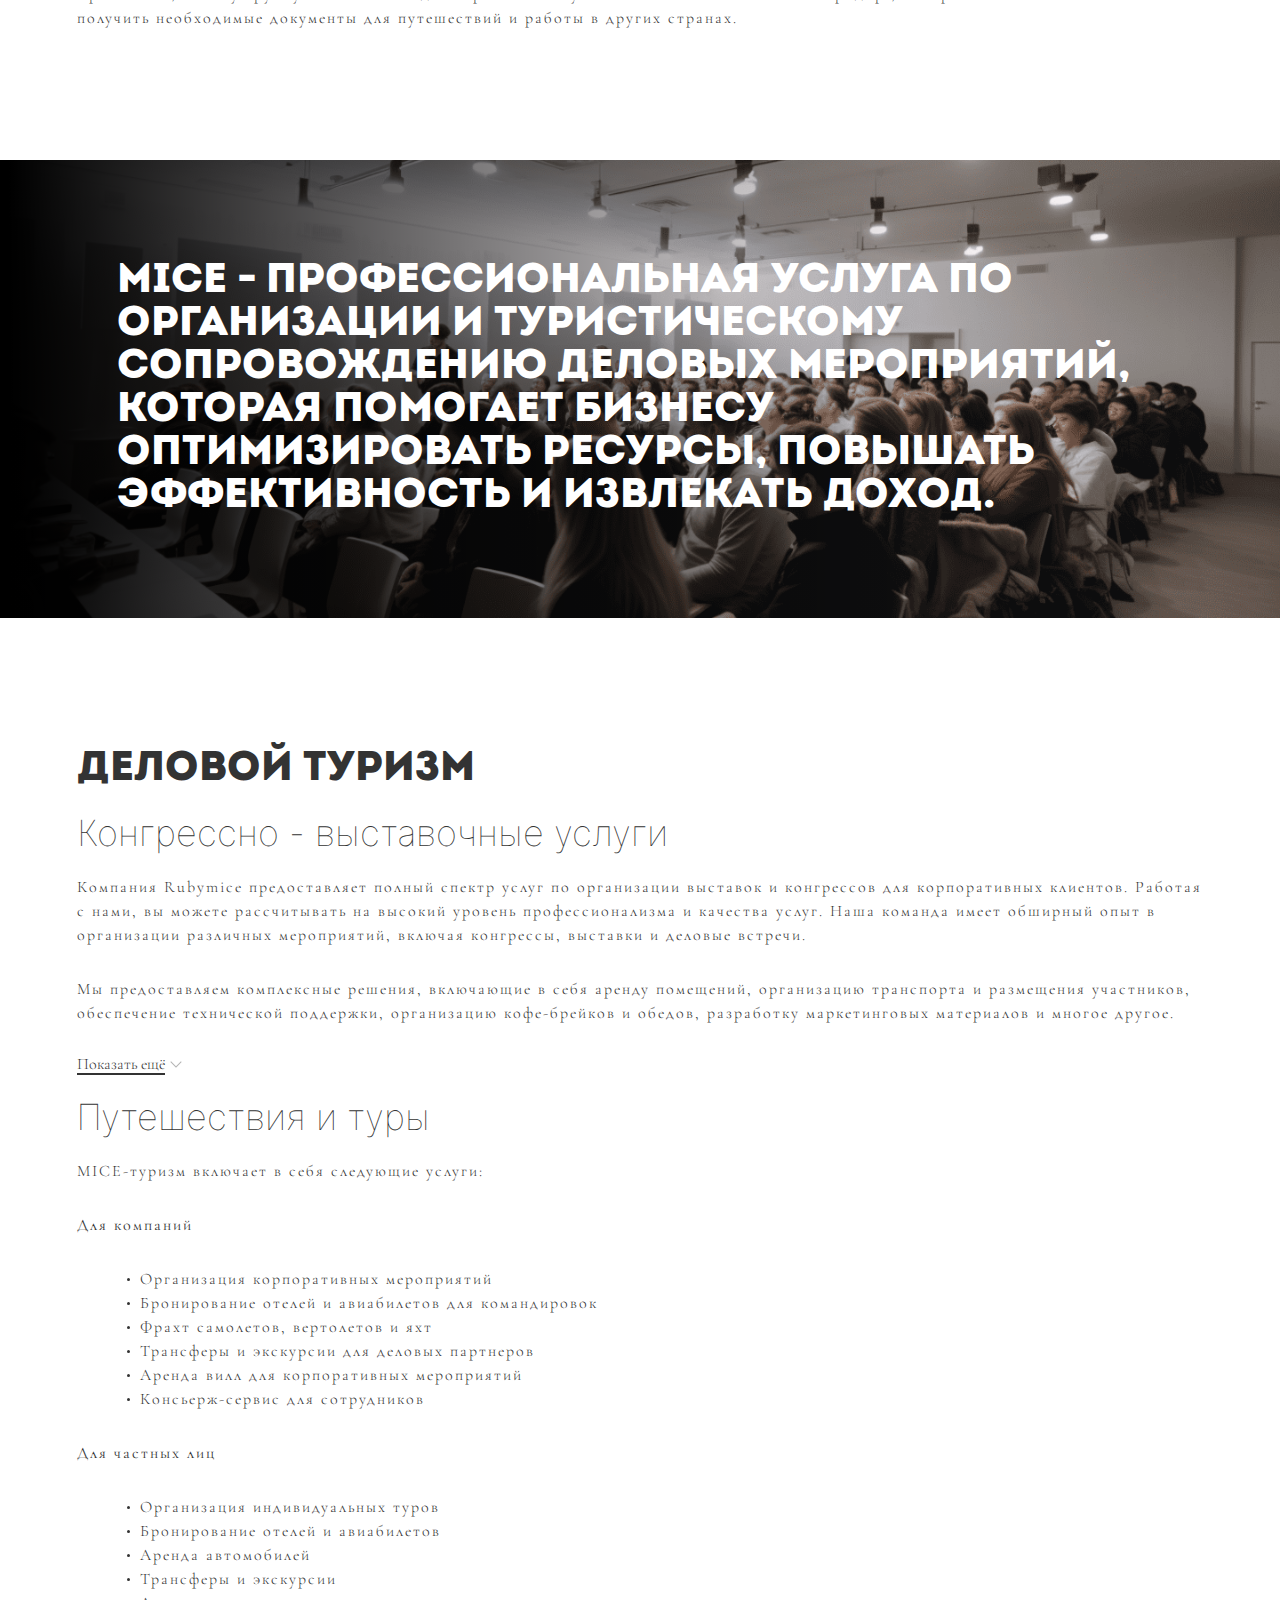
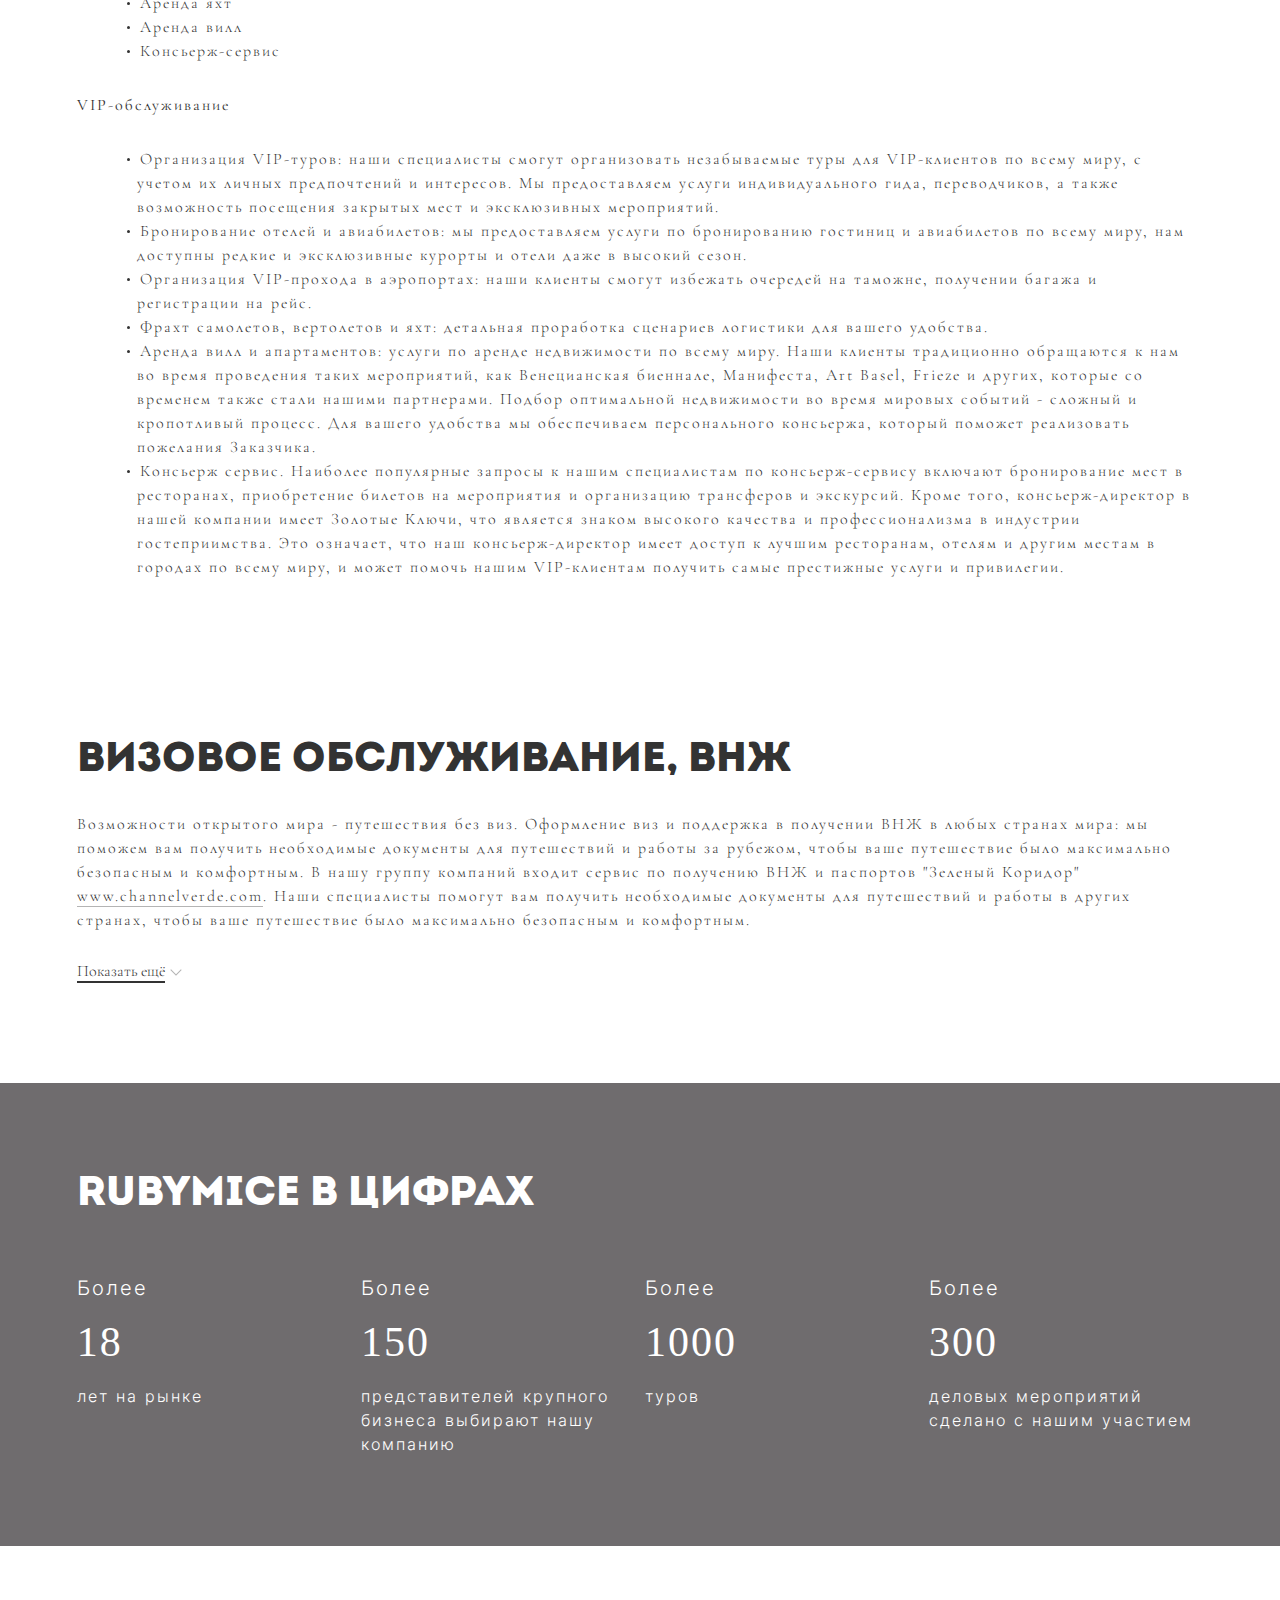
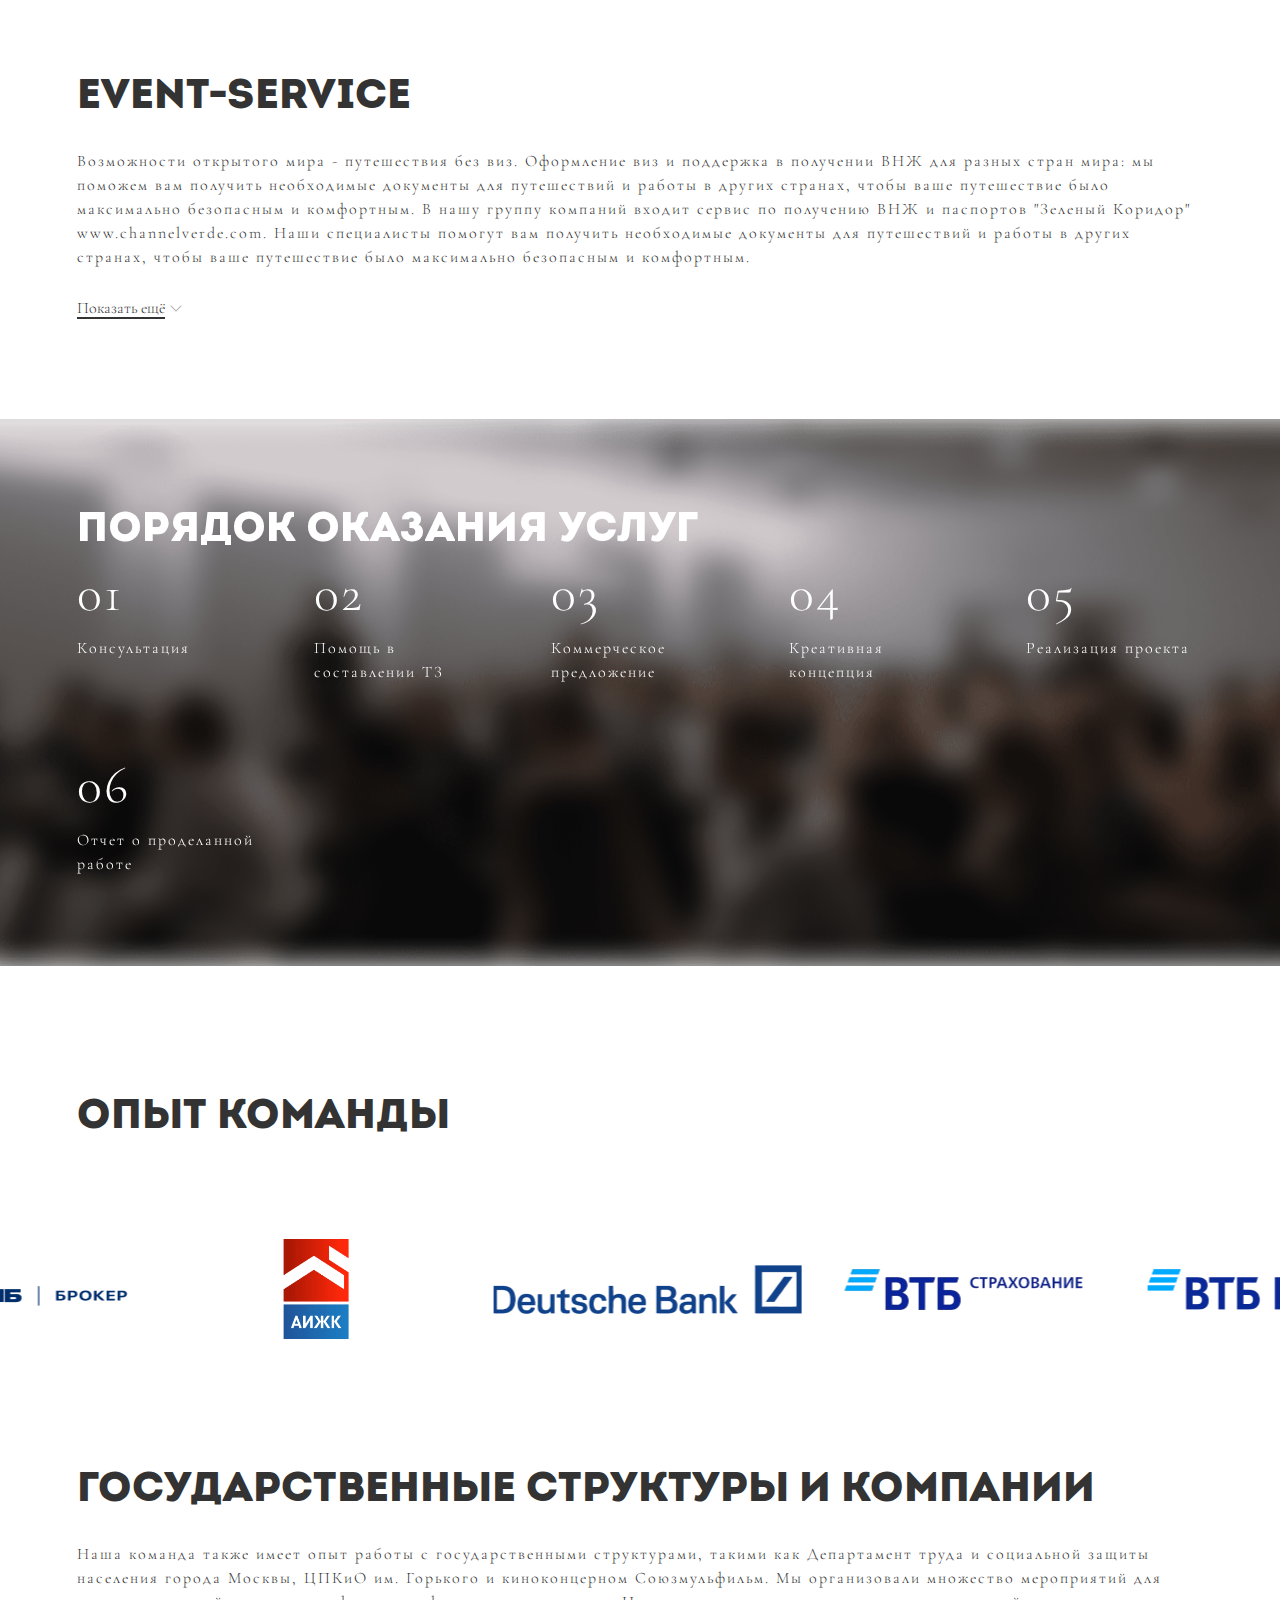
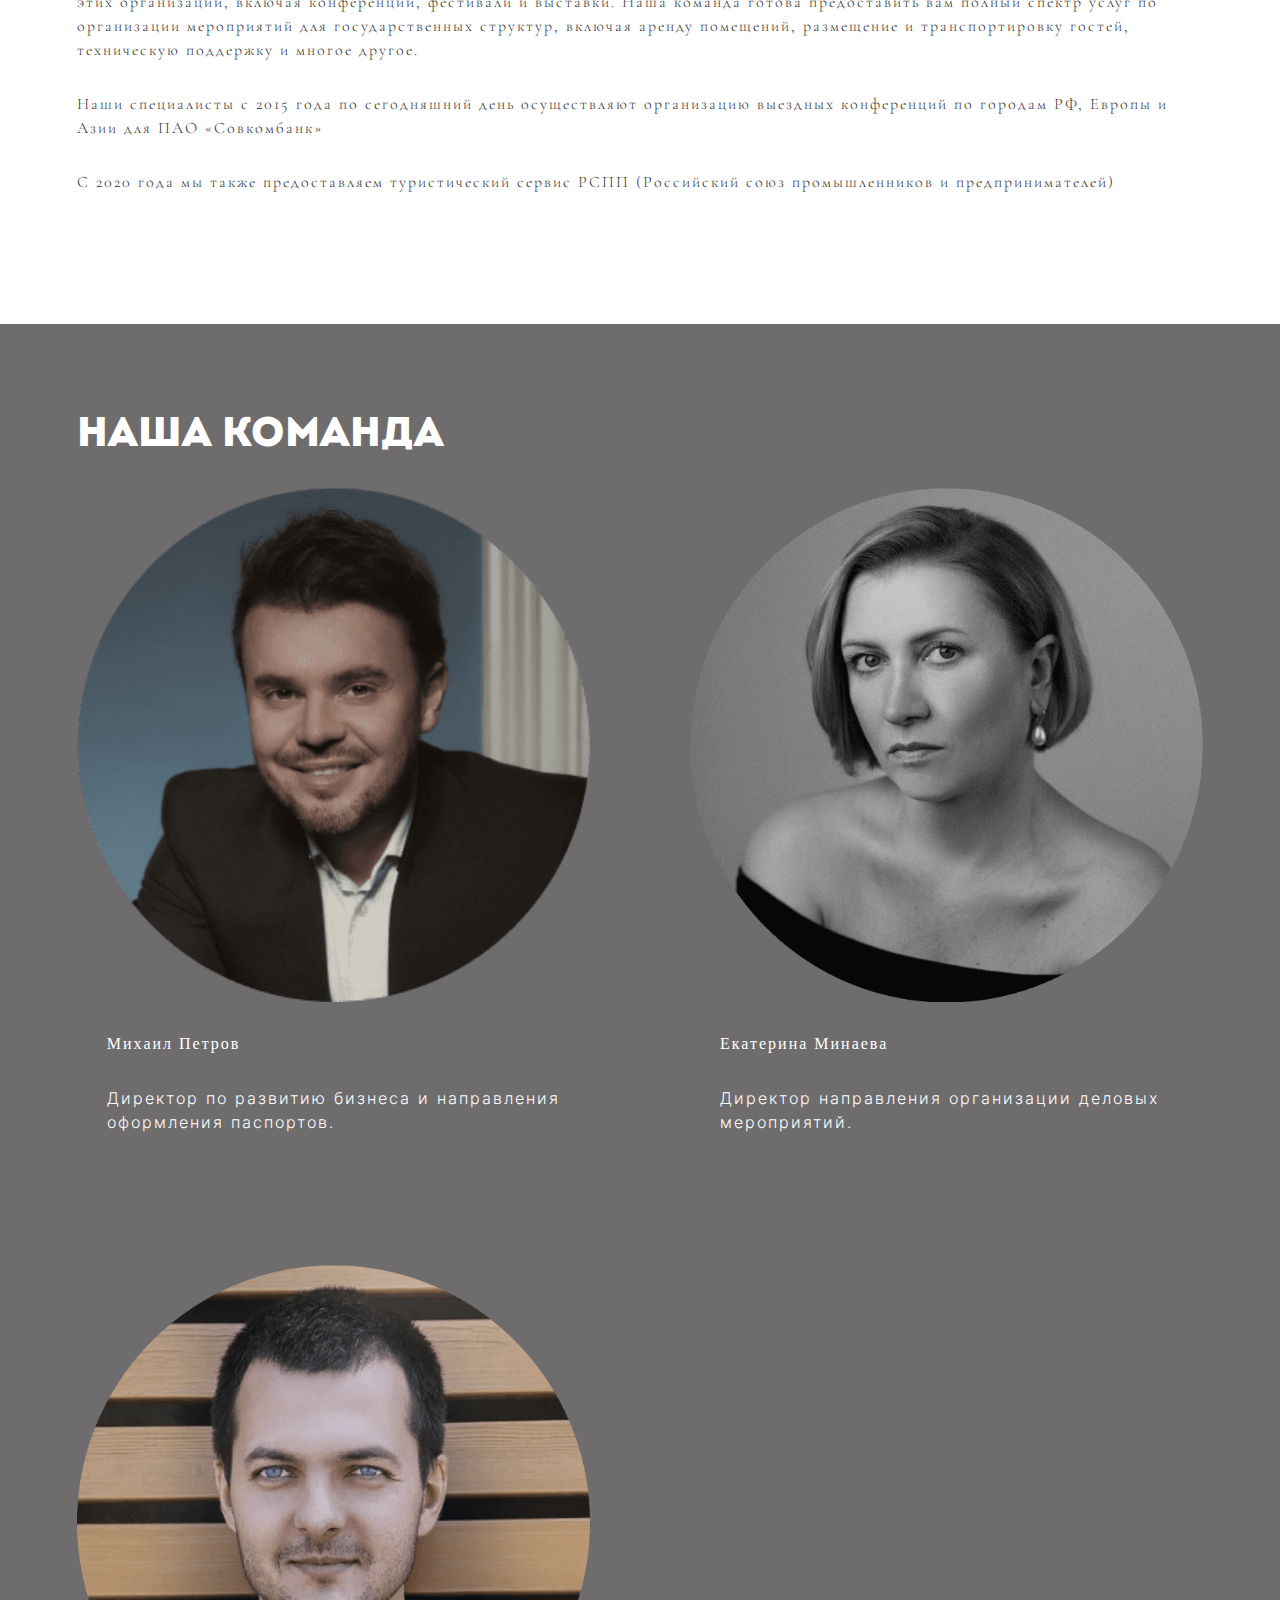
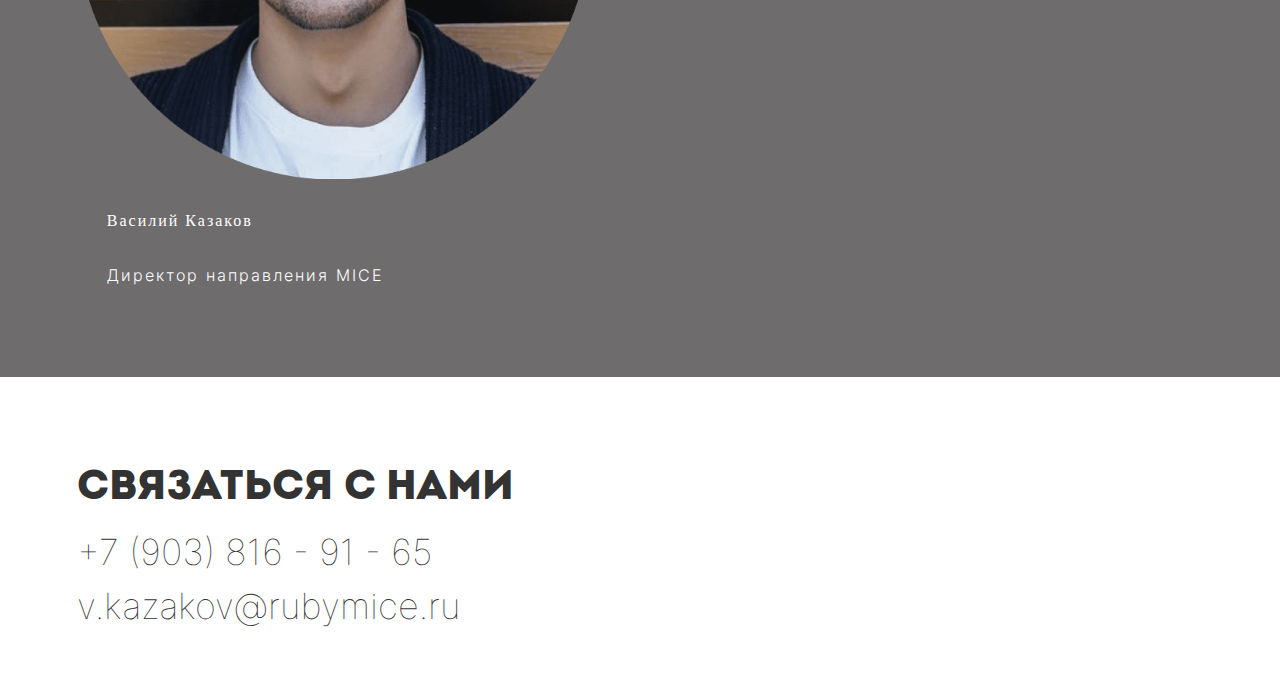
==== commit 452686ce: "feat + refactor: добавление и замена спрайта phone в файлах и в коде." ====
--- a/index.html
+++ b/index.html
@@ -294,8 +294,8 @@
               </button></a></div>
           <div class="action-btns__button action-btns-call"><a href="https://wa.me/+79038169165">
               <button type="button">
-                <svg class="telegram">
-                  <use xlink:href="img/sprites/sprite.svg#telegram"></use>
+                <svg class="phone">
+                  <use xlink:href="img/sprites/sprite.svg#phone"></use>
                 </svg>
               </button></a></div>
         </div>
--- a/styles/main.min.css
+++ b/styles/main.min.css
@@ -1 +1 @@
-html{line-height:1.15;-webkit-text-size-adjust:100%;position:relative}details,main{display:block}h1{font-size:2em;margin:.67em 0}hr{-webkit-box-sizing:content-box;box-sizing:content-box;height:0;overflow:visible}code,kbd,pre,samp{font-family:monospace,monospace;font-size:1em}abbr[title]{border-bottom:none;text-decoration:underline;-webkit-text-decoration:underline dotted;text-decoration:underline dotted}b,strong{font-weight:bolder}small{font-size:80%}sub,sup{font-size:75%;line-height:0;position:relative;vertical-align:baseline}sub{bottom:-.25em}sup{top:-.5em}img{border-style:none;display:block;margin-block:30px;width:100%;height:300px;-o-object-fit:cover;object-fit:cover}button,input,optgroup,select,textarea{font-family:inherit;font-size:100%;line-height:1.15;margin:0}button,input{overflow:visible}button,select{text-transform:none}[type=button],[type=reset],[type=submit],button{-webkit-appearance:button}[type=button]::-moz-focus-inner,[type=reset]::-moz-focus-inner,[type=submit]::-moz-focus-inner,button::-moz-focus-inner{border-style:none;padding:0}[type=button]:-moz-focusring,[type=reset]:-moz-focusring,[type=submit]:-moz-focusring,button:-moz-focusring{outline:ButtonText dotted 1px}fieldset{padding:.35em .75em .625em}legend{-webkit-box-sizing:border-box;box-sizing:border-box;color:inherit;display:table;max-width:100%;padding:0;white-space:normal}progress{vertical-align:baseline}[type=checkbox],[type=radio]{-webkit-box-sizing:border-box;box-sizing:border-box;padding:0}[type=number]::-webkit-inner-spin-button,[type=number]::-webkit-outer-spin-button{height:auto}[type=search]{-webkit-appearance:textfield;outline-offset:-2px}[type=search]::-webkit-search-decoration{-webkit-appearance:none}::-webkit-file-upload-button{-webkit-appearance:button;font:inherit}summary{display:list-item}[hidden],template{display:none}@font-face{font-family:swiper-icons;src:url("data:application/font-woff;charset=utf-8;base64, [base64]//wADZ2x5ZgAAAywAAADMAAAD2MHtryVoZWFkAAABbAAAADAAAAA2E2+eoWhoZWEAAAGcAAAAHwAAACQC9gDzaG10eAAAAigAAAAZAAAArgJkABFsb2NhAAAC0AAAAFoAAABaFQAUGG1heHAAAAG8AAAAHwAAACAAcABAbmFtZQAAA/gAAAE5AAACXvFdBwlwb3N0AAAFNAAAAGIAAACE5s74hXjaY2BkYGAAYpf5Hu/j+W2+MnAzMYDAzaX6QjD6/4//Bxj5GA8AuRwMYGkAPywL13jaY2BkYGA88P8Agx4j+/8fQDYfA1AEBWgDAIB2BOoAeNpjYGRgYNBh4GdgYgABEMnIABJzYNADCQAACWgAsQB42mNgYfzCOIGBlYGB0YcxjYGBwR1Kf2WQZGhhYGBiYGVmgAFGBiQQkOaawtDAoMBQxXjg/wEGPcYDDA4wNUA2CCgwsAAAO4EL6gAAeNpj2M0gyAACqxgGNWBkZ2D4/wMA+xkDdgAAAHjaY2BgYGaAYBkGRgYQiAHyGMF8FgYHIM3DwMHABGQrMOgyWDLEM1T9/w8UBfEMgLzE////P/5//f/V/xv+r4eaAAeMbAxwIUYmIMHEgKYAYjUcsDAwsLKxc3BycfPw8jEQA/[base64]/uznmfPFBNODM2K7MTQ45YEAZqGP81AmGGcF3iPqOop0r1SPTaTbVkfUe4HXj97wYE+yNwWYxwWu4v1ugWHgo3S1XdZEVqWM7ET0cfnLGxWfkgR42o2PvWrDMBSFj/IHLaF0zKjRgdiVMwScNRAoWUoH78Y2icB/yIY09An6AH2Bdu/UB+yxopYshQiEvnvu0dURgDt8QeC8PDw7Fpji3fEA4z/PEJ6YOB5hKh4dj3EvXhxPqH/SKUY3rJ7srZ4FZnh1PMAtPhwP6fl2PMJMPDgeQ4rY8YT6Gzao0eAEA409DuggmTnFnOcSCiEiLMgxCiTI6Cq5DZUd3Qmp10vO0LaLTd2cjN4fOumlc7lUYbSQcZFkutRG7g6JKZKy0RmdLY680CDnEJ+UMkpFFe1RN7nxdVpXrC4aTtnaurOnYercZg2YVmLN/d/gczfEimrE/fs/bOuq29Zmn8tloORaXgZgGa78yO9/cnXm2BpaGvq25Dv9S4E9+5SIc9PqupJKhYFSSl47+Qcr1mYNAAAAeNptw0cKwkAAAMDZJA8Q7OUJvkLsPfZ6zFVERPy8qHh2YER+3i/BP83vIBLLySsoKimrqKqpa2hp6+jq6RsYGhmbmJqZSy0sraxtbO3sHRydnEMU4uR6yx7JJXveP7WrDycAAAAAAAH//wACeNpjYGRgYOABYhkgZgJCZgZNBkYGLQZtIJsFLMYAAAw3ALgAeNolizEKgDAQBCchRbC2sFER0YD6qVQiBCv/H9ezGI6Z5XBAw8CBK/m5iQQVauVbXLnOrMZv2oLdKFa8Pjuru2hJzGabmOSLzNMzvutpB3N42mNgZGBg4GKQYzBhYMxJLMlj4GBgAYow/P/PAJJhLM6sSoWKfWCAAwDAjgbRAAB42mNgYGBkAIIbCZo5IPrmUn0hGA0AO8EFTQAA");font-weight:400;font-style:normal}:root{--swiper-theme-color:#007aff;--swiper-navigation-size:44px}.swiper{margin-left:auto;margin-right:auto;position:relative;overflow:hidden;list-style:none;padding:0;z-index:1}.swiper-vertical>.swiper-wrapper{-webkit-box-orient:vertical;-webkit-box-direction:normal;-ms-flex-direction:column;flex-direction:column}.swiper-wrapper{position:relative;width:100%;height:100%;z-index:1;display:-webkit-box;display:-ms-flexbox;display:flex;-webkit-transition-property:-webkit-transform;-o-transition-property:transform;transition-property:transform,-webkit-transform;-webkit-box-sizing:content-box;box-sizing:content-box}.swiper-android .swiper-slide,.swiper-wrapper{-webkit-transform:translate3d(0,0,0);transform:translate3d(0,0,0)}.swiper-pointer-events{-ms-touch-action:pan-y;touch-action:pan-y}.swiper-pointer-events.swiper-vertical{-ms-touch-action:pan-x;touch-action:pan-x}.swiper-slide{-ms-flex-negative:0;flex-shrink:0;width:100%;height:100%;position:relative;-webkit-transition-property:-webkit-transform;-o-transition-property:transform;transition-property:transform,-webkit-transform}.swiper-slide-invisible-blank{visibility:hidden}.swiper-autoheight,.swiper-autoheight .swiper-slide{height:auto}.swiper-autoheight .swiper-wrapper{-webkit-box-align:start;-ms-flex-align:start;align-items:flex-start;-webkit-transition-property:height,-webkit-transform;-o-transition-property:transform,height;transition-property:transform,height,-webkit-transform}.swiper-backface-hidden .swiper-slide{-webkit-transform:translateZ(0);transform:translateZ(0);-webkit-backface-visibility:hidden;backface-visibility:hidden}.swiper-3d,.swiper-3d.swiper-css-mode .swiper-wrapper{-webkit-perspective:1200px;perspective:1200px}.swiper-3d .swiper-cube-shadow,.swiper-3d .swiper-slide,.swiper-3d .swiper-slide-shadow,.swiper-3d .swiper-slide-shadow-bottom,.swiper-3d .swiper-slide-shadow-left,.swiper-3d .swiper-slide-shadow-right,.swiper-3d .swiper-slide-shadow-top,.swiper-3d .swiper-wrapper{-webkit-transform-style:preserve-3d;transform-style:preserve-3d}.swiper-3d .swiper-slide-shadow,.swiper-3d .swiper-slide-shadow-bottom,.swiper-3d .swiper-slide-shadow-left,.swiper-3d .swiper-slide-shadow-right,.swiper-3d .swiper-slide-shadow-top{position:absolute;left:0;top:0;width:100%;height:100%;pointer-events:none;z-index:10}.swiper-3d .swiper-slide-shadow{background:rgba(0,0,0,.15)}.swiper-3d .swiper-slide-shadow-left{background-image:-webkit-gradient(linear,right top,left top,from(rgba(0,0,0,.5)),to(rgba(0,0,0,0)));background-image:-o-linear-gradient(right,rgba(0,0,0,.5),rgba(0,0,0,0));background-image:linear-gradient(to left,rgba(0,0,0,.5),rgba(0,0,0,0))}.swiper-3d .swiper-slide-shadow-right{background-image:-webkit-gradient(linear,left top,right top,from(rgba(0,0,0,.5)),to(rgba(0,0,0,0)));background-image:-o-linear-gradient(left,rgba(0,0,0,.5),rgba(0,0,0,0));background-image:linear-gradient(to right,rgba(0,0,0,.5),rgba(0,0,0,0))}.swiper-3d .swiper-slide-shadow-top{background-image:-webkit-gradient(linear,left bottom,left top,from(rgba(0,0,0,.5)),to(rgba(0,0,0,0)));background-image:-o-linear-gradient(bottom,rgba(0,0,0,.5),rgba(0,0,0,0));background-image:linear-gradient(to top,rgba(0,0,0,.5),rgba(0,0,0,0))}.swiper-3d .swiper-slide-shadow-bottom{background-image:-webkit-gradient(linear,left top,left bottom,from(rgba(0,0,0,.5)),to(rgba(0,0,0,0)));background-image:-o-linear-gradient(top,rgba(0,0,0,.5),rgba(0,0,0,0));background-image:linear-gradient(to bottom,rgba(0,0,0,.5),rgba(0,0,0,0))}.swiper-css-mode>.swiper-wrapper{overflow:auto;scrollbar-width:none;-ms-overflow-style:none}.swiper-css-mode>.swiper-wrapper::-webkit-scrollbar{display:none}.swiper-css-mode>.swiper-wrapper>.swiper-slide{scroll-snap-align:start start}.swiper-horizontal.swiper-css-mode>.swiper-wrapper{-ms-scroll-snap-type:x mandatory;scroll-snap-type:x mandatory}.swiper-vertical.swiper-css-mode>.swiper-wrapper{-ms-scroll-snap-type:y mandatory;scroll-snap-type:y mandatory}.swiper-centered>.swiper-wrapper::before{content:"";-ms-flex-negative:0;flex-shrink:0;-webkit-box-ordinal-group:10000;-ms-flex-order:9999;order:9999}.swiper-centered.swiper-horizontal>.swiper-wrapper>.swiper-slide:first-child{-webkit-margin-start:var(--swiper-centered-offset-before);margin-inline-start:var(--swiper-centered-offset-before)}.swiper-centered.swiper-horizontal>.swiper-wrapper::before{height:100%;min-height:1px;width:var(--swiper-centered-offset-after)}.swiper-centered.swiper-vertical>.swiper-wrapper>.swiper-slide:first-child{-webkit-margin-before:var(--swiper-centered-offset-before);margin-block-start:var(--swiper-centered-offset-before)}.swiper-centered.swiper-vertical>.swiper-wrapper::before{width:100%;min-width:1px;height:var(--swiper-centered-offset-after)}.swiper-centered>.swiper-wrapper>.swiper-slide{scroll-snap-align:center center}.swiper-pagination{position:absolute;text-align:center;-webkit-transition:opacity .3s;-o-transition:opacity .3s;transition:opacity .3s;-webkit-transform:translate3d(0,0,0);transform:translate3d(0,0,0);z-index:10}.swiper-pagination.swiper-pagination-hidden{opacity:0}.swiper-pagination-disabled>.swiper-pagination,.swiper-pagination.swiper-pagination-disabled{display:none!important}.swiper-horizontal>.swiper-pagination-bullets,.swiper-pagination-bullets.swiper-pagination-horizontal,.swiper-pagination-custom,.swiper-pagination-fraction{bottom:10px;left:0;width:100%}.swiper-pagination-bullets-dynamic{overflow:hidden;font-size:0}.swiper-pagination-bullets-dynamic .swiper-pagination-bullet{-webkit-transform:scale(.33);-ms-transform:scale(.33);transform:scale(.33);position:relative}.swiper-pagination-bullets-dynamic .swiper-pagination-bullet-active,.swiper-pagination-bullets-dynamic .swiper-pagination-bullet-active-main{-webkit-transform:scale(1);-ms-transform:scale(1);transform:scale(1)}.swiper-pagination-bullets-dynamic .swiper-pagination-bullet-active-prev{-webkit-transform:scale(.66);-ms-transform:scale(.66);transform:scale(.66)}.swiper-pagination-bullets-dynamic .swiper-pagination-bullet-active-prev-prev{-webkit-transform:scale(.33);-ms-transform:scale(.33);transform:scale(.33)}.swiper-pagination-bullets-dynamic .swiper-pagination-bullet-active-next{-webkit-transform:scale(.66);-ms-transform:scale(.66);transform:scale(.66)}.swiper-pagination-bullets-dynamic .swiper-pagination-bullet-active-next-next{-webkit-transform:scale(.33);-ms-transform:scale(.33);transform:scale(.33)}.swiper-pagination-bullet{width:var(--swiper-pagination-bullet-width,var(--swiper-pagination-bullet-size,8px));height:var(--swiper-pagination-bullet-height,var(--swiper-pagination-bullet-size,8px));display:inline-block;border-radius:50%;background:var(--swiper-pagination-bullet-inactive-color,#000);opacity:var(--swiper-pagination-bullet-inactive-opacity,.2)}button.swiper-pagination-bullet{border:none;margin:0;padding:0;-webkit-box-shadow:none;box-shadow:none;-webkit-appearance:none;-moz-appearance:none;appearance:none}.swiper-pagination-clickable .swiper-pagination-bullet{cursor:pointer}.swiper-pagination-bullet:only-child{display:none!important}.swiper-pagination-bullet-active{opacity:var(--swiper-pagination-bullet-opacity,1);background:var(--swiper-pagination-color,var(--swiper-theme-color))}.swiper-pagination-vertical.swiper-pagination-bullets,.swiper-vertical>.swiper-pagination-bullets{right:10px;top:50%;-webkit-transform:translate3d(0,-50%,0);transform:translate3d(0,-50%,0)}.swiper-pagination-vertical.swiper-pagination-bullets .swiper-pagination-bullet,.swiper-vertical>.swiper-pagination-bullets .swiper-pagination-bullet{margin:var(--swiper-pagination-bullet-vertical-gap,6px) 0;display:block}.swiper-pagination-vertical.swiper-pagination-bullets.swiper-pagination-bullets-dynamic,.swiper-vertical>.swiper-pagination-bullets.swiper-pagination-bullets-dynamic{top:50%;-webkit-transform:translateY(-50%);-ms-transform:translateY(-50%);transform:translateY(-50%);width:8px}.swiper-pagination-vertical.swiper-pagination-bullets.swiper-pagination-bullets-dynamic .swiper-pagination-bullet,.swiper-vertical>.swiper-pagination-bullets.swiper-pagination-bullets-dynamic .swiper-pagination-bullet{display:inline-block;-webkit-transition:top .2s,-webkit-transform .2s;transition:transform .2s,top .2s,-webkit-transform .2s;-o-transition:transform .2s,top .2s}.swiper-horizontal>.swiper-pagination-bullets .swiper-pagination-bullet,.swiper-pagination-horizontal.swiper-pagination-bullets .swiper-pagination-bullet{margin:0 var(--swiper-pagination-bullet-horizontal-gap,4px)}.swiper-horizontal>.swiper-pagination-bullets.swiper-pagination-bullets-dynamic,.swiper-pagination-horizontal.swiper-pagination-bullets.swiper-pagination-bullets-dynamic{left:50%;-webkit-transform:translateX(-50%);-ms-transform:translateX(-50%);transform:translateX(-50%);white-space:nowrap}.swiper-horizontal>.swiper-pagination-bullets.swiper-pagination-bullets-dynamic .swiper-pagination-bullet,.swiper-pagination-horizontal.swiper-pagination-bullets.swiper-pagination-bullets-dynamic .swiper-pagination-bullet{-webkit-transition:left .2s,-webkit-transform .2s;transition:transform .2s,left .2s,-webkit-transform .2s;-o-transition:transform .2s,left .2s}.swiper-horizontal.swiper-rtl>.swiper-pagination-bullets-dynamic .swiper-pagination-bullet{-webkit-transition:right .2s,-webkit-transform .2s;transition:transform .2s,right .2s,-webkit-transform .2s;-o-transition:transform .2s,right .2s}.swiper-pagination-progressbar{background:rgba(0,0,0,.25);position:absolute}.swiper-pagination-progressbar .swiper-pagination-progressbar-fill{background:var(--swiper-pagination-color,var(--swiper-theme-color));position:absolute;left:0;top:0;width:100%;height:100%;-webkit-transform:scale(0);-ms-transform:scale(0);transform:scale(0);-webkit-transform-origin:left top;-ms-transform-origin:left top;transform-origin:left top}.swiper-rtl .swiper-pagination-progressbar .swiper-pagination-progressbar-fill{-webkit-transform-origin:right top;-ms-transform-origin:right top;transform-origin:right top}.swiper-horizontal>.swiper-pagination-progressbar,.swiper-pagination-progressbar.swiper-pagination-horizontal,.swiper-pagination-progressbar.swiper-pagination-vertical.swiper-pagination-progressbar-opposite,.swiper-vertical>.swiper-pagination-progressbar.swiper-pagination-progressbar-opposite{width:100%;height:4px;left:0;top:0}.swiper-horizontal>.swiper-pagination-progressbar.swiper-pagination-progressbar-opposite,.swiper-pagination-progressbar.swiper-pagination-horizontal.swiper-pagination-progressbar-opposite,.swiper-pagination-progressbar.swiper-pagination-vertical,.swiper-vertical>.swiper-pagination-progressbar{width:4px;height:100%;left:0;top:0}.swiper-pagination-lock{display:none}.swiper-button-next,.swiper-button-prev{position:absolute;top:50%;width:calc(var(--swiper-navigation-size)/ 44 * 27);height:var(--swiper-navigation-size);margin-top:calc(0px - var(--swiper-navigation-size)/ 2);z-index:10;cursor:pointer;display:-webkit-box;display:-ms-flexbox;display:flex;-webkit-box-align:center;-ms-flex-align:center;align-items:center;-webkit-box-pack:center;-ms-flex-pack:center;justify-content:center;color:var(--swiper-navigation-color,var(--swiper-theme-color))}.swiper-button-next.swiper-button-disabled,.swiper-button-prev.swiper-button-disabled{opacity:.35;cursor:auto;pointer-events:none}.swiper-button-next.swiper-button-hidden,.swiper-button-prev.swiper-button-hidden{opacity:0;cursor:auto;pointer-events:none}.swiper-navigation-disabled .swiper-button-next,.swiper-navigation-disabled .swiper-button-prev{display:none!important}.swiper-button-next:after,.swiper-button-prev:after{font-family:swiper-icons;font-size:var(--swiper-navigation-size);text-transform:none!important;letter-spacing:0;font-variant:initial;line-height:1}.swiper-button-prev,.swiper-rtl .swiper-button-next{left:10px;right:auto}.swiper-button-prev:after,.swiper-rtl .swiper-button-next:after{content:"prev"}.swiper-button-next,.swiper-rtl .swiper-button-prev{right:10px;left:auto}.swiper-button-next:after,.swiper-rtl .swiper-button-prev:after{content:"next"}.swiper-button-lock{display:none}.swiper-scrollbar{border-radius:10px;position:relative;-ms-touch-action:none;background:rgba(0,0,0,.1)}.swiper-scrollbar-disabled>.swiper-scrollbar,.swiper-scrollbar.swiper-scrollbar-disabled{display:none!important}.swiper-horizontal>.swiper-scrollbar,.swiper-scrollbar.swiper-scrollbar-horizontal{position:absolute;left:1%;bottom:3px;z-index:50;height:5px;width:98%}.swiper-scrollbar.swiper-scrollbar-vertical,.swiper-vertical>.swiper-scrollbar{position:absolute;right:3px;top:1%;z-index:50;width:5px;height:98%}.swiper-scrollbar-drag{height:100%;width:100%;position:relative;background:rgba(0,0,0,.5);border-radius:10px;left:0;top:0}.swiper-scrollbar-cursor-drag{cursor:move}.swiper-scrollbar-lock{display:none}@font-face{font-family:"Intro Black Alt";src:url(../fonts/Intro-Black-Alt.woff2) format("woff2"),url(../fonts/Intro-Black-Alt.woff) format("woff");font-weight:900;font-style:normal;font-display:swap}@font-face{font-family:Intro;src:url(../fonts/Intro-Black-Italic.woff2) format("woff2"),url(../fonts/Intro-Black-Italic.woff) format("woff");font-weight:900;font-style:italic;font-display:swap}@font-face{font-family:"Intro Bold Alt";src:url(../fonts/Intro-Bold-Alt.woff2) format("woff2"),url(../fonts/Intro-Bold-Alt.woff) format("woff");font-weight:700;font-style:normal;font-display:swap}@font-face{font-family:Intro;src:url(../fonts/Intro-Black.woff2) format("woff2"),url(../fonts/Intro-Black.woff) format("woff");font-weight:900;font-style:normal;font-display:swap}@font-face{font-family:"Intro Bold Caps";src:url(../fonts/Intro-Bold-Caps.woff2) format("woff2"),url(../fonts/Intro-Bold-Caps.woff) format("woff");font-weight:700;font-style:normal;font-display:swap}@font-face{font-family:"Intro Black Caps";src:url(../fonts/Intro-Black-Caps.woff2) format("woff2"),url(../fonts/Intro-Black-Caps.woff) format("woff");font-weight:900;font-style:normal;font-display:swap}@font-face{font-family:"Intro Book";src:url(../fonts/Intro-Book-Italic.woff2) format("woff2"),url(../fonts/Intro-Book-Italic.woff) format("woff");font-weight:400;font-style:italic;font-display:swap}@font-face{font-family:Intro;src:url(../fonts/Intro-Light.woff2) format("woff2"),url(../fonts/Intro-Light.woff) format("woff");font-weight:300;font-style:normal;font-display:swap}@font-face{font-family:"Intro Book Alt";src:url(../fonts/Intro-Book-Alt.woff2) format("woff2"),url(../fonts/Intro-Book-Alt.woff) format("woff");font-weight:400;font-style:normal;font-display:swap}@font-face{font-family:"Intro Regular";src:url(../fonts/Intro-Regular-Italic.woff2) format("woff2"),url(../fonts/Intro-Regular-Italic.woff) format("woff");font-weight:400;font-style:italic;font-display:swap}@font-face{font-family:Intro;src:url(../fonts/Intro-Bold.woff2) format("woff2"),url(../fonts/Intro-Bold.woff) format("woff");font-weight:700;font-style:normal;font-display:swap}@font-face{font-family:"Intro Regular Alt";src:url(../fonts/Intro-Regular-Alt.woff2) format("woff2"),url(../fonts/Intro-Regular-Alt.woff) format("woff");font-weight:400;font-style:normal;font-display:swap}@font-face{font-family:"Intro Light Alt";src:url(../fonts/Intro-Light-Alt.woff2) format("woff2"),url(../fonts/Intro-Light-Alt.woff) format("woff");font-weight:300;font-style:normal;font-display:swap}@font-face{font-family:"Intro Thin Alt";src:url(../fonts/Intro-Thin-Alt.woff2) format("woff2"),url(../fonts/Intro-Thin-Alt.woff) format("woff");font-weight:100;font-style:normal;font-display:swap}@font-face{font-family:"Intro Book";src:url(../fonts/Intro-Book.woff2) format("woff2"),url(../fonts/Intro-Book.woff) format("woff");font-weight:400;font-style:normal;font-display:swap}@font-face{font-family:Intro;src:url(../fonts/Intro-Bold-Italic.woff2) format("woff2"),url(../fonts/Intro-Bold-Italic.woff) format("woff");font-weight:700;font-style:italic;font-display:swap}@font-face{font-family:"Intro Thin Caps";src:url(../fonts/Intro-Thin-Caps.woff2) format("woff2"),url(../fonts/Intro-Thin-Caps.woff) format("woff");font-weight:100;font-style:normal;font-display:swap}@font-face{font-family:Intro;src:url(../fonts/Intro-Regular.woff2) format("woff2"),url(../fonts/Intro-Regular.woff) format("woff");font-weight:400;font-style:normal;font-display:swap}@font-face{font-family:"Intro Regular Caps";src:url(../fonts/Intro-Regular-Caps.woff2) format("woff2"),url(../fonts/Intro-Regular-Caps.woff) format("woff");font-weight:400;font-style:normal;font-display:swap}@font-face{font-family:Intro;src:url(../fonts/Intro-Thin.woff2) format("woff2"),url(../fonts/Intro-Thin.woff) format("woff");font-weight:100;font-style:normal;font-display:swap}@font-face{font-family:Intro;src:url(../fonts/Intro-Light-Italic.woff2) format("woff2"),url(../fonts/Intro-Light-Italic.woff) format("woff");font-weight:300;font-style:italic;font-display:swap}@font-face{font-family:"Intro Light Caps";src:url(../fonts/Intro-Light-Caps.woff2) format("woff2"),url(../fonts/Intro-Light-Caps.woff) format("woff");font-weight:300;font-style:normal;font-display:swap}@font-face{font-family:"Intro Book Caps";src:url(../fonts/Intro-Book-Caps.woff2) format("woff2"),url(../fonts/Intro-Book-Caps.woff) format("woff");font-weight:400;font-style:normal;font-display:swap}@font-face{font-family:Intro;src:url(../fonts/Intro-Thin-Italic.woff2) format("woff2"),url(../fonts/Intro-Thin-Italic.woff) format("woff");font-weight:100;font-style:italic;font-display:swap}@font-face{font-family:Inter;src:url(../fonts/Inter-Bold.woff2) format("woff2"),url(../fonts/Inter-Bold.woff) format("woff");font-weight:700;font-style:normal;font-display:swap}@font-face{font-family:Inter;src:url(../fonts/Inter-Black.woff2) format("woff2"),url(../fonts/Inter-Black.woff) format("woff");font-weight:900;font-style:normal;font-display:swap}@font-face{font-family:Inter;src:url(../fonts/Inter-Thin.woff2) format("woff2"),url(../fonts/Inter-Thin.woff) format("woff");font-weight:100;font-style:normal;font-display:swap}@font-face{font-family:Inter;src:url(../fonts/Inter-Regular.woff2) format("woff2"),url(../fonts/Inter-Regular.woff) format("woff");font-weight:400;font-style:normal;font-display:swap}@font-face{font-family:Inter;src:url(../fonts/Inter-ExtraLight.woff2) format("woff2"),url(../fonts/Inter-ExtraLight.woff) format("woff");font-weight:200;font-style:normal;font-display:swap}@font-face{font-family:Inter;src:url(../fonts/Inter-Medium.woff2) format("woff2"),url(../fonts/Inter-Medium.woff) format("woff");font-weight:500;font-style:normal;font-display:swap}@font-face{font-family:Inter;src:url(../fonts/Inter-SemiBold.woff2) format("woff2"),url(../fonts/Inter-SemiBold.woff) format("woff");font-weight:600;font-style:normal;font-display:swap}@font-face{font-family:Inter;src:url(../fonts/Inter-Light.woff2) format("woff2"),url(../fonts/Inter-Light.woff) format("woff");font-weight:300;font-style:normal;font-display:swap}@font-face{font-family:Inter;src:url(../fonts/Inter-ExtraBold.woff2) format("woff2"),url(../fonts/Inter-ExtraBold.woff) format("woff");font-weight:700;font-style:normal;font-display:swap}@font-face{font-family:"Cormorant Garamond";src:url(../fonts/CormorantGaramond-MediumItalic.woff2) format("woff2"),url(../fonts/CormorantGaramond-MediumItalic.woff) format("woff");font-weight:500;font-style:italic;font-display:swap}@font-face{font-family:"Cormorant Garamond";src:url(../fonts/CormorantGaramond-Medium.woff2) format("woff2"),url(../fonts/CormorantGaramond-Medium.woff) format("woff");font-weight:500;font-style:normal;font-display:swap}@font-face{font-family:"Cormorant Garamond";src:url(../fonts/CormorantGaramond-Bold.woff2) format("woff2"),url(../fonts/CormorantGaramond-Bold.woff) format("woff");font-weight:700;font-style:normal;font-display:swap}@font-face{font-family:"Cormorant Garamond";src:url(../fonts/CormorantGaramond-LightItalic.woff2) format("woff2"),url(../fonts/CormorantGaramond-LightItalic.woff) format("woff");font-weight:300;font-style:italic;font-display:swap}@font-face{font-family:"Cormorant Garamond";src:url(../fonts/CormorantGaramond-Light.woff2) format("woff2"),url(../fonts/CormorantGaramond-Light.woff) format("woff");font-weight:300;font-style:normal;font-display:swap}@font-face{font-family:"Cormorant Garamond";src:url(../fonts/CormorantGaramond-Italic.woff2) format("woff2"),url(../fonts/CormorantGaramond-Italic.woff) format("woff");font-weight:400;font-style:italic;font-display:swap}@font-face{font-family:"Cormorant Garamond";src:url(../fonts/CormorantGaramond-BoldItalic.woff2) format("woff2"),url(../fonts/CormorantGaramond-BoldItalic.woff) format("woff");font-weight:700;font-style:italic;font-display:swap}@font-face{font-family:"Cormorant Garamond";src:url(../fonts/CormorantGaramond-Regular.woff2) format("woff2"),url(../fonts/CormorantGaramond-Regular.woff) format("woff");font-weight:400;font-style:normal;font-display:swap}@font-face{font-family:"Cormorant Garamond";src:url(../fonts/CormorantGaramond-SemiBold.woff2) format("woff2"),url(../fonts/CormorantGaramond-SemiBold.woff) format("woff");font-weight:600;font-style:normal;font-display:swap}@font-face{font-family:"Cormorant Garamond";src:url(../fonts/CormorantGaramond-SemiBoldItalic.woff2) format("woff2"),url(../fonts/CormorantGaramond-SemiBoldItalic.woff) format("woff");font-weight:600;font-style:italic;font-display:swap}*,:after,:before{-webkit-box-sizing:border-box;box-sizing:border-box}body{margin:0;font-family:"Cormorant Garamond";font-size:clamp(.8rem,1.2vw + .2rem,1rem);line-height:24px;font-weight:300;letter-spacing:2px;color:#333;background-color:#fff;scroll-behavior:smooth;overflow-x:hidden}::-moz-selection{background:rgba(189,189,189,.54)}::selection{background:rgba(189,189,189,.54)}h1,h2,h3,h4,h5,h6{margin-block:30px;letter-spacing:normal;line-height:normal;font-family:"Intro Black Caps";font-size:clamp(1.25rem,7.3vw - 2rem,2.625rem);font-weight:600;text-transform:uppercase}p{margin-block:30px}ul{margin-block:30px;-webkit-padding-start:60px;padding-inline-start:60px}li{list-style:none}li:before{display:inline-block;content:"";position:relative;left:-10px;top:-3px;height:3px;width:3px;background-color:#333;border-radius:100%}a{background-color:transparent;text-decoration:none;color:inherit;border-bottom:1px solid rgba(51,51,51,.37);-webkit-transition:color .3s ease-out;-o-transition:color .3s ease-out;transition:color .3s ease-out}a :visited{color:rgba(51,51,51,.66)}a:hover{color:#bdbdbd}blockquote{margin-block:100px;letter-spacing:normal;line-height:normal;font-family:"Intro Black Caps";font-size:clamp(1.25rem,7.3vw - 2rem,2.625rem);font-weight:600;text-transform:uppercase;color:#fff}aside,section{display:block}.container,.layout{margin:0 auto}.container{display:-ms-grid;display:grid;-ms-grid-rows:auto minmax(75vh,1fr) auto;grid-template-rows:auto minmax(75vh,1fr) auto;-ms-grid-columns:minmax(250px,1300px);grid-template-columns:minmax(250px,1300px);-webkit-box-pack:center;-ms-flex-pack:center;justify-content:center;gap:100px}.layout{position:relative;display:-ms-grid;display:grid;-ms-grid-rows:auto minmax(75vh,1fr) auto;grid-template-rows:auto minmax(75vh,1fr) auto;gap:60px;margin-inline:4.86vw;-webkit-padding-before:30px;padding-block-start:30px;-webkit-padding-after:60px;padding-block-end:60px}.layout-none{margin-inline:-4.86vw;padding-inline:4.86vw}.layout-none__slider{margin-inline:-18vw;padding-inline:0}.row{display:-ms-grid;display:grid;grid-template-columns:repeat(auto-fit,minmax(320px,1fr));gap:60px}.row__content{display:-webkit-box;display:-ms-flexbox;display:flex;gap:60px;-webkit-box-align:center;-ms-flex-align:center;align-items:center;-webkit-box-pack:start;-ms-flex-pack:start;justify-content:flex-start}.content{display:-ms-grid;display:grid;-ms-grid-columns:minmax(200px,1fr);grid-template-columns:minmax(200px,1fr);gap:100px}.content-sidebar{display:-ms-grid;display:grid;-ms-grid-columns:minmax(350px,auto) 1fr;grid-template-columns:minmax(350px,auto) 1fr;gap:0 60px;height:100%}.layout-none .content-sidebar .content{-webkit-margin-end:60px;margin-inline-end:60px}.subtitle{font-family:Inter;font-size:clamp(1.7rem,2.9vw + .4rem,2.25rem);font-weight:100;letter-spacing:normal}.dark-block{padding-block:60px;background-color:#6f6c6e;color:#fff}.disabled{pointer-events:none;color:rgba(51,51,51,.37)}.introductory{font-family:serif;line-height:normal;-webkit-padding-after:60px;padding-block-end:60px;border-bottom:1px solid rgba(51,51,51,.37)}.not-available{display:-webkit-box;display:-ms-flexbox;display:flex;-webkit-box-orient:vertical;-webkit-box-direction:normal;-ms-flex-direction:column;flex-direction:column;-webkit-box-pack:center;-ms-flex-pack:center;justify-content:center;height:100vh}.not-available h1,.not-available h2{text-align:center;font-weight:100}.header{display:-ms-grid;display:grid;-ms-grid-columns:auto 1fr;grid-template-columns:auto 1fr;-webkit-box-align:center;-ms-flex-align:center;align-items:center;position:relative;font-family:Inter}.header-menu{-ms-grid-column-align:end;justify-self:end}.header-menu__item{-webkit-box-align:center;-ms-flex-align:center;align-items:center}.header-menu__item::before{display:none}.header-menu__item a{display:block;padding:10px;border-color:transparent;-webkit-transition:.3s ease-out;-o-transition:.3s ease-out;transition:.3s ease-out}.logo{border-bottom:0}.logo h1{margin-block:0;font-family:Inter;font-weight:200}.header-menu{position:fixed;z-index:-1;width:100%;height:100%;inset-inline-end:0;inset-block-end:0;-webkit-transform:translateY(-100%);-ms-transform:translateY(-100%);transform:translateY(-100%);background-color:transparent;opacity:0;-webkit-transition:.3s ease-out;-o-transition:.3s ease-out;transition:.3s ease-out}.header-menu__list{display:-webkit-box;display:-ms-flexbox;display:flex;-webkit-padding-start:0;padding-inline-start:0;margin-block:0;-webkit-transform:translate(-50%,-50%);-ms-transform:translate(-50%,-50%);transform:translate(-50%,-50%);-webkit-box-orient:vertical;-webkit-box-direction:normal;-ms-flex-direction:column;flex-direction:column;position:absolute;inset-block-start:50%;inset-inline-start:50%}.header-menu__item{display:block;text-align:center;color:#fff;opacity:0}.header-menu__item a:hover{border-color:transparent}.header-menu--active{opacity:1;z-index:200;background-color:#6f6c6e;-webkit-transform:translateY(0);-ms-transform:translateY(0);transform:translateY(0)}.header-menu--active .header-menu__item{opacity:1}.main__row{-ms-grid-columns:1fr;grid-template-columns:1fr;-ms-grid-rows:1fr auto;grid-template-rows:1fr auto}.main-text{grid-template-columns:repeat(auto-fill,minmax(550px,1fr))}.main-text__title{margin-block:0;padding-top:20px;background-image:url(../img/audience.png);background-position:center center;backround-repeat:no-repeat;background-clip:text;-webkit-background-clip:text;color:transparent;font-size:clamp(2.5rem,20vw - 6.2rem,6.25rem);letter-spacing:.07em}.main-text__title span{letter-spacing:.3em}.main-text__subtitle{-ms-flex-item-align:end;-ms-grid-row-align:end;align-self:end;font-family:Inter;font-size:clamp(1.125rem,3.3vw - .3rem,1.75rem);font-weight:200;line-height:28px;letter-spacing:.15em}.main-subtext{margin:10px 0 0;font-family:Inter}.services-items{grid-auto-rows:-webkit-max-content;grid-auto-rows:max-content}.services-item{-webkit-box-shadow:0 4px 7px rgba(0,0,0,.1);box-shadow:0 4px 7px rgba(0,0,0,.1);border:none}.services-item:nth-child(2){-webkit-margin-before:30px;margin-block-start:30px;-webkit-margin-after:-30px;margin-block-end:-30px}.services-item__photo{-webkit-transition:-webkit-filter .3s ease-out;transition:filter .3s ease-out;-o-transition:filter .3s ease-out;transition:filter .3s ease-out,-webkit-filter .3s ease-out}.services-item__photo:hover{-webkit-filter:brightness(.5);filter:brightness(.5)}.services-item__photo img{height:253px}.services-item__text{padding-inline:30px;text-align:right}.services-item__heading{font-family:Inter;font-size:28px;font-weight:100;text-transform:revert}.about-mice{background:-o-linear-gradient(.13deg,#000 .77%,rgba(0,0,0,0) 72.01%),url(conference-1.png),url(../img/quote-background.png) center center/cover no-repeat;background:linear-gradient(89.87deg,#000 .77%,rgba(0,0,0,0) 72.01%),url(conference-1.png),url(../img/quote-background.png) center center/cover no-repeat;line-height:48px}.numbers__row{grid-template-columns:repeat(auto-fit,minmax(200px,1fr));gap:10px 10px}.numbers__item{font-family:Inter}.numbers__item p{margin:30px 0}.numbers__item p:first-child{font-size:20px}.numbers__item--number{font-family:"Inter Black";font-size:42px;font-weigth:900}.service-procedure{background:url(../img/audience-blurred.png) center center/cover no-repeat;-webkit-filter:blur(0);filter:blur(0)}.service-procedure__row{grid-template-columns:repeat(auto-fill,minmax(160px,1fr))}.service-procedure__item{position:relative}.service-procedure__item:not(:last-child)::after{position:absolute;inset-block-start:50%;inset-inline-end:0;-webkit-transform:translateY(-50%);-ms-transform:translateY(-50%);transform:translateY(-50%);display:block;content:"";height:5px;width:5px;background:#fff;border-radius:100%}.service-procedure__item--number{font-size:52px}.companies .slider{margin-top:100px}.companies .slider-slide{-ms-flex-item-align:center;-ms-grid-row-align:center;align-self:center;-ms-grid-column-align:center;justify-self:center}.companies .slider-slide img{height:auto;width:auto;margin:0 auto}.companies .slider-slide .rusal{height:80px}.companies .slider-slide .aijk,.companies .slider-slide .fond{height:100px}.team__row{gap:100px}.team__item{display:-webkit-box;display:-ms-flexbox;display:flex;-webkit-box-orient:vertical;-webkit-box-direction:normal;-ms-flex-direction:column;flex-direction:column;gap:30px}.team__item--avatar img{height:100%;width:100%}.team__item--text{-webkit-padding-start:30px;padding-inline-start:30px}.team__item--who{font-family:"Intro Bold"}.team__item--descr{font-family:Inter}.contacts{display:-webkit-box;display:-ms-flexbox;display:flex;-webkit-box-orient:vertical;-webkit-box-direction:normal;-ms-flex-direction:column;flex-direction:column;gap:30px}.contacts a{border:none}.img{max-width:600px}.img__float--left{float:left}.img__float--right{float:right}.img__empty,.img__empty img{margin-block:0}button{display:block;min-width:200px;border:none;padding:60px;-webkit-transition:.3s ease-out;-o-transition:.3s ease-out;transition:.3s ease-out;-webkit-appearance:none;-moz-appearance:none;appearance:none;cursor:pointer;background-color:#bdbdbd;color:#333;font-weight:inherit;margin-block:30px 30px}button:hover{color:#333;background-color:#fff;border-color:#bdbdbd}button:active{background-color:#00aafc;border-color:transparent}button:focus{-webkit-box-shadow:0 0 0 3px rgba(0,170,252,.52);box-shadow:0 0 0 3px rgba(0,170,252,.52);outline:0}button:focus:hover{background-color:#00aafc;color:#fff;border-color:transparent}button.active{border-color:transparent;background-color:#00aafc;color:#fff}button.active:hover{background-color:#0c9ade}form button{margin-block:0}textarea{overflow:auto;resize:none;font-family:inherit}select{-webkit-appearance:none;-moz-appearance:none;appearance:none}label,select{-webkit-margin-before:60px;margin-block-start:60px}input,select,textarea{display:block;width:100%;border:1px solid transparent;border:1px solid rgba(51,51,51,.37);padding:60px;-webkit-transition:border .3s ease-out;-o-transition:border .3s ease-out;transition:border .3s ease-out;margin-block:60px;outline:0;color:#333}input::-webkit-input-placeholder,select::-webkit-input-placeholder,textarea::-webkit-input-placeholder{opacity:1!important;font-weight:400;color:#cfd7d3;-webkit-transition:opacity .3s ease-out;transition:opacity .3s ease-out}input::-moz-placeholder,select::-moz-placeholder,textarea::-moz-placeholder{opacity:1!important;font-weight:400;color:#cfd7d3;-moz-transition:opacity .3s ease-out;transition:opacity .3s ease-out}input:-ms-input-placeholder,select:-ms-input-placeholder,textarea:-ms-input-placeholder{opacity:1!important;font-weight:400;color:#cfd7d3;-ms-transition:opacity .3s ease-out;transition:opacity .3s ease-out}input::-ms-input-placeholder,select::-ms-input-placeholder,textarea::-ms-input-placeholder{opacity:1!important;font-weight:400;color:#cfd7d3;-ms-transition:opacity .3s ease-out;transition:opacity .3s ease-out}input::placeholder,select::placeholder,textarea::placeholder{opacity:1!important;font-weight:400;color:#cfd7d3;-webkit-transition:opacity .3s ease-out;-o-transition:opacity .3s ease-out;transition:opacity .3s ease-out}input:focus::-webkit-input-placeholder,select:focus::-webkit-input-placeholder,textarea:focus::-webkit-input-placeholder{opacity:0;color:transparent;-webkit-transition:opacity .3s ease-out;transition:opacity .3s ease-out}input:focus::-moz-placeholder,select:focus::-moz-placeholder,textarea:focus::-moz-placeholder{opacity:0;color:transparent;-moz-transition:opacity .3s ease-out;transition:opacity .3s ease-out}input:focus:-ms-input-placeholder,select:focus:-ms-input-placeholder,textarea:focus:-ms-input-placeholder{opacity:0;color:transparent;-ms-transition:opacity .3s ease-out;transition:opacity .3s ease-out}input:focus::-ms-input-placeholder,select:focus::-ms-input-placeholder,textarea:focus::-ms-input-placeholder{opacity:0;color:transparent;-ms-transition:opacity .3s ease-out;transition:opacity .3s ease-out}input:focus::placeholder,select:focus::placeholder,textarea:focus::placeholder{opacity:0;color:transparent;-webkit-transition:opacity .3s ease-out;-o-transition:opacity .3s ease-out;transition:opacity .3s ease-out}input:focus,select:focus,textarea:focus{border:1px solid rgba(51,51,51,.37)}input[type=checkbox]{width:100%;max-width:15px;height:15px}input[type=radio]{border-radius:100%;width:100%;max-width:17px;height:17px}input[type=checkbox],input[type=radio]{display:block;-ms-flex-item-align:start;align-self:flex-start;border:1px solid rgba(51,51,51,.37);-webkit-appearance:none;-moz-appearance:none;appearance:none;-webkit-transition:background .3s ease-out;-o-transition:background .3s ease-out;transition:background .3s ease-out}input[type=checkbox]:checked,input[type=radio]:checked{background-clip:content-box;background-color:#00aafc;border-color:#00aafc}input[type=range]{-webkit-appearance:none;-moz-appearance:none;appearance:none;border:revert;-webkit-box-shadow:revert;box-shadow:revert;padding:0}input[type=range]::-webkit-slider-thumb{cursor:ew-resize;display:-webkit-box;display:flex;-webkit-box-align:center;align-items:center;width:15px;height:15px;border-radius:50%;-webkit-appearance:none;appearance:none;background-color:#00aafc;margin-top:-5px}input[type=range]::-webkit-slider-thumb:focus{border:1px solid rgba(51,51,51,.37)}input[type=range]::-webkit-slider-runnable-track{display:block;width:100%;height:8px;margin:0;border:1px solid rgba(51,51,51,.37);padding:0;border-radius:5px}input[type=range]:focus{outline:0}.form{width:100%}.form__grid{display:-ms-grid;display:grid;width:100%;-ms-grid-columns:1fr 1fr;grid-template-columns:1fr 1fr;gap:60px}.form__privacy,.form__radio{display:-webkit-box;display:-ms-flexbox;display:flex;-webkit-box-align:center;-ms-flex-align:center;align-items:center;gap:60px}.form__privacy--text,.form__radio--text{font-size:inherit;line-height:18px}.form__privacy--link,.form__radio--link{font-size:inherit}.submit{-ms-flex-item-align:end;align-self:flex-end}#checkbox-switch{width:17px;max-width:24px;height:revert;background-color:revert;border:revert;margin-block:20px;padding-block:12px;padding-inline:20px;-webkit-box-shadow:none;box-shadow:none}.checkbox-switch{position:relative;padding:5px 0 0 50px}.checkbox-switch::before{content:"";display:block;position:absolute;top:0;left:0;width:40px;height:24px;border:1px solid rgba(51,51,51,.37);-webkit-transition:.3s;-o-transition:.3s;transition:.3s;border-radius:16px;background:#fff}.checkbox-switch::after{content:"";display:block;position:absolute;top:0;left:0;width:24px;height:24px;border:1px solid rgba(51,51,51,.37);-webkit-transition:.3s;-o-transition:.3s;transition:.3s;border-radius:16px;background:#263238}.checkbox-switch:hover::after{-webkit-box-shadow:0 0 5px rgba(0,0,0,.3);box-shadow:0 0 5px rgba(0,0,0,.3)}.checkbox-switch:checked::after{margin-left:16px}.checkbox-switch:checked::before{background:#00aafc}.table{width:100%;border-spacing:0;border-collapse:collapse}.table__wrapper{max-width:1300px;margin:0 auto}.table__caption{text-align:start;padding:10px}.table__data,.table__header{padding:10px;border:1px solid rgba(51,51,51,.37);text-align:start}.burger{-webkit-transform:translateY(-50%);-ms-transform:translateY(-50%);transform:translateY(-50%);display:block;position:absolute;z-index:200;width:30px;height:20px;inset-block-start:50%;inset-inline-end:0;cursor:pointer}.burger__inner{cursor:pointer;position:relative;z-index:100;inset-block-start:0;inset-inline-end:0;height:100%}.burger__inner:focus{border:1px solid #333}.burger__inner div{display:block;position:absolute;width:100%;height:2px;background-color:#333;-webkit-transition:.3s ease-out;-o-transition:.3s ease-out;transition:.3s ease-out}.burger__inner div:nth-child(1){inset-block-start:0}.burger__inner div:nth-child(2){-webkit-transform:translate(-50%,-50%);-ms-transform:translate(-50%,-50%);transform:translate(-50%,-50%);inset-block-start:50%;inset-inline-start:50%}.burger__inner div:nth-child(3){inset-block-end:0}.burger__inner--active div{background-color:#fff}.burger__inner--active div:nth-child(1){inset-block-start:9px;-webkit-transform:rotate(45deg);-ms-transform:rotate(45deg);transform:rotate(45deg)}.burger__inner--active div:nth-child(2){-webkit-transform:scale(0);-ms-transform:scale(0);transform:scale(0);opacity:0}.burger__inner--active div:nth-child(3){inset-block-end:9px;-webkit-transform:rotate(-45deg);-ms-transform:rotate(-45deg);transform:rotate(-45deg)}.slider-navigation{position:relative;min-height:100px}.slider-button-next,.slider-button-prev{color:#333}.slider img{margin-block:0}#slider-pagination{display:-webkit-box;display:-ms-flexbox;display:flex;-webkit-box-pack:center;-ms-flex-pack:center;justify-content:center;gap:30px;top:50%;bottom:revert;-webkit-transform:translateY(-50%);-ms-transform:translateY(-50%);transform:translateY(-50%)}#slider-pagination .swiper-pagination-bullet{margin:0;background-color:#333}#slider .swiper-button-next::after,#slider .swiper-button-prev::after{font-size:15px}#slider .swiper-button-next,#slider .swiper-button-prev{font-size:10px}#slide-beyond .slide-beyond-scrollbar.swiper-scrollbar{width:100%;left:0}.show-more__button{position:relative;min-width:revert;border:none;padding:0;margin:0;background-color:transparent;color:#333;border-bottom:2px solid #333}.show-more__button:focus{-webkit-box-shadow:none;box-shadow:none;color:rgba(51,51,51,.37);border-color:rgba(51,51,51,.37)}.show-more__button:active,.show-more__button:focus:hover,.show-more__button:hover{background-color:transparent}.show-more__button:focus:hover{color:#333}.show-more__button::after{content:"";display:block;position:absolute;width:8px;height:8px;inset-inline-end:-15px;inset-block-start:40%;border-bottom:1px solid rgba(51,51,51,.37);border-right:1px solid rgba(51,51,51,.37);-webkit-transform:translateY(-50%) rotate(45deg);-ms-transform:translateY(-50%) rotate(45deg);transform:translateY(-50%) rotate(45deg);-webkit-transition:.3s ease-out;-o-transition:.3s ease-out;transition:.3s ease-out}.show-more__button--active::after{-webkit-transform:translateY(-10%) rotate(-135deg);-ms-transform:translateY(-10%) rotate(-135deg);transform:translateY(-10%) rotate(-135deg);border-color:#333}.show-more__content{display:none;-webkit-margin-before:30px;margin-block-start:30px;max-height:0;overflow:hidden;-webkit-transition:.9s;-o-transition:.9s;transition:.9s}.show-more__content p{-webkit-margin-before:0;margin-block-start:0}.action-btns{position:fixed;z-index:5;inset-block-end:60px;inset-inline-end:60px;width:50px;height:120px}.action-btns-up{display:none;opacity:0;-webkit-transition:opacity .3s ease-out;-o-transition:opacity .3s ease-out;transition:opacity .3s ease-out}.action-btns-up .arrow{position:absolute;top:50%;left:50%;width:20px;height:20px;cursor:pointer;-webkit-transform:translate(-44%,-50%) rotate(180deg);-ms-transform:translate(-44%,-50%) rotate(180deg);transform:translate(-44%,-50%) rotate(180deg)}.action-btns-up .arrow:hover.action-btns-up{background-color:#fff}.action-btns-call .telegram{-webkit-transform:translate(-50%,-50%);-ms-transform:translate(-50%,-50%);transform:translate(-50%,-50%);position:absolute;top:50%;left:50%;width:15px;height:15px;cursor:pointer;fill:#333}.action-btns-call .telegram:hover.action-btns-call{background-color:#fff}.action-btns__inner{display:-webkit-box;display:-ms-flexbox;display:flex;-webkit-box-orient:vertical;-webkit-box-direction:normal;-ms-flex-direction:column;flex-direction:column;-webkit-box-align:center;-ms-flex-align:center;align-items:center;-webkit-box-pack:end;-ms-flex-pack:end;justify-content:flex-end;gap:30px;height:100%}.action-btns__button{-webkit-box-shadow:0 0 10px rgba(51,51,51,.32);box-shadow:0 0 10px rgba(51,51,51,.32);position:relative;background-color:#fff;border-radius:100px}.action-btns__button a{width:100%;height:100%}.action-btns__button button{min-width:revert;width:45px;height:45px;margin:0;padding:0;-webkit-transition:.3s ease-out;-o-transition:.3s ease-out;transition:.3s ease-out;background-color:transparent;border-radius:100px}.action-btns__button button:hover{background-color:#333}.action-btns__button button:hover .arrow,.action-btns__button button:hover .telegram{fill:#fff}@media screen and (max-width:1396px){.service-procedure__item:not(:last-child)::after{display:none}}@media screen and (max-width:1300px){.container{padding:0 60px;-webkit-padding-before:30px;padding-block-start:30px}.layout{margin-inline:6vw}.layout-none{margin-inline:-6vw;padding-inline:6vw}.layout-none__slider{margin-inline:-18vw;padding-inline:0}}@media screen and (max-width:1122px){.services-item{height:auto}.services-item:nth-child(2){-webkit-margin-before:0;margin-block-start:0;-webkit-margin-after:0;margin-block-end:0}}@media screen and (max-width:768px){ul{-webkit-margin-before:10px;margin-block-start:10px;-webkit-padding-start:30px;padding-inline-start:30px}.container,.content{gap:50px}.layout-none .content-sidebar .content{margin-inline:60px}.layout-none__slider{margin-inline:0;padding-inline:0}.row{gap:30px}.row__content{-ms-flex-wrap:wrap;flex-wrap:wrap}.content-sidebar{-ms-grid-columns:1fr;grid-template-columns:1fr}.form__grid,.main-text{-ms-grid-columns:1fr;grid-template-columns:1fr;gap:0}.table__wrapper{overflow-x:scroll;white-space:nowrap}.layout-none .burger{inset-inline-end:6vw}.action-btns{inset-block-end:30px;inset-inline-end:30px}}@media screen and (max-width:425px){button{min-width:100%}}@media screen and (max-width:375px){.layout,.row{grid-template-columns:repeat(auto-fill,minmax(200px,1fr))}}@media screen and (max-width:320px){.show-more__item{width:100%;max-width:300px}}+html{line-height:1.15;-webkit-text-size-adjust:100%;position:relative}details,main{display:block}h1{font-size:2em;margin:.67em 0}hr{-webkit-box-sizing:content-box;box-sizing:content-box;height:0;overflow:visible}code,kbd,pre,samp{font-family:monospace,monospace;font-size:1em}abbr[title]{border-bottom:none;text-decoration:underline;-webkit-text-decoration:underline dotted;text-decoration:underline dotted}b,strong{font-weight:bolder}small{font-size:80%}sub,sup{font-size:75%;line-height:0;position:relative;vertical-align:baseline}sub{bottom:-.25em}sup{top:-.5em}img{border-style:none;display:block;margin-block:30px;width:100%;height:300px;-o-object-fit:cover;object-fit:cover}button,input,optgroup,select,textarea{font-family:inherit;font-size:100%;line-height:1.15;margin:0}button,input{overflow:visible}button,select{text-transform:none}[type=button],[type=reset],[type=submit],button{-webkit-appearance:button}[type=button]::-moz-focus-inner,[type=reset]::-moz-focus-inner,[type=submit]::-moz-focus-inner,button::-moz-focus-inner{border-style:none;padding:0}[type=button]:-moz-focusring,[type=reset]:-moz-focusring,[type=submit]:-moz-focusring,button:-moz-focusring{outline:ButtonText dotted 1px}fieldset{padding:.35em .75em .625em}legend{-webkit-box-sizing:border-box;box-sizing:border-box;color:inherit;display:table;max-width:100%;padding:0;white-space:normal}progress{vertical-align:baseline}[type=checkbox],[type=radio]{-webkit-box-sizing:border-box;box-sizing:border-box;padding:0}[type=number]::-webkit-inner-spin-button,[type=number]::-webkit-outer-spin-button{height:auto}[type=search]{-webkit-appearance:textfield;outline-offset:-2px}[type=search]::-webkit-search-decoration{-webkit-appearance:none}::-webkit-file-upload-button{-webkit-appearance:button;font:inherit}summary{display:list-item}[hidden],template{display:none}@font-face{font-family:swiper-icons;src:url("data:application/font-woff;charset=utf-8;base64, [base64]//wADZ2x5ZgAAAywAAADMAAAD2MHtryVoZWFkAAABbAAAADAAAAA2E2+eoWhoZWEAAAGcAAAAHwAAACQC9gDzaG10eAAAAigAAAAZAAAArgJkABFsb2NhAAAC0AAAAFoAAABaFQAUGG1heHAAAAG8AAAAHwAAACAAcABAbmFtZQAAA/gAAAE5AAACXvFdBwlwb3N0AAAFNAAAAGIAAACE5s74hXjaY2BkYGAAYpf5Hu/j+W2+MnAzMYDAzaX6QjD6/4//Bxj5GA8AuRwMYGkAPywL13jaY2BkYGA88P8Agx4j+/8fQDYfA1AEBWgDAIB2BOoAeNpjYGRgYNBh4GdgYgABEMnIABJzYNADCQAACWgAsQB42mNgYfzCOIGBlYGB0YcxjYGBwR1Kf2WQZGhhYGBiYGVmgAFGBiQQkOaawtDAoMBQxXjg/wEGPcYDDA4wNUA2CCgwsAAAO4EL6gAAeNpj2M0gyAACqxgGNWBkZ2D4/wMA+xkDdgAAAHjaY2BgYGaAYBkGRgYQiAHyGMF8FgYHIM3DwMHABGQrMOgyWDLEM1T9/w8UBfEMgLzE////P/5//f/V/xv+r4eaAAeMbAxwIUYmIMHEgKYAYjUcsDAwsLKxc3BycfPw8jEQA/[base64]/uznmfPFBNODM2K7MTQ45YEAZqGP81AmGGcF3iPqOop0r1SPTaTbVkfUe4HXj97wYE+yNwWYxwWu4v1ugWHgo3S1XdZEVqWM7ET0cfnLGxWfkgR42o2PvWrDMBSFj/IHLaF0zKjRgdiVMwScNRAoWUoH78Y2icB/yIY09An6AH2Bdu/UB+yxopYshQiEvnvu0dURgDt8QeC8PDw7Fpji3fEA4z/PEJ6YOB5hKh4dj3EvXhxPqH/SKUY3rJ7srZ4FZnh1PMAtPhwP6fl2PMJMPDgeQ4rY8YT6Gzao0eAEA409DuggmTnFnOcSCiEiLMgxCiTI6Cq5DZUd3Qmp10vO0LaLTd2cjN4fOumlc7lUYbSQcZFkutRG7g6JKZKy0RmdLY680CDnEJ+UMkpFFe1RN7nxdVpXrC4aTtnaurOnYercZg2YVmLN/d/gczfEimrE/fs/bOuq29Zmn8tloORaXgZgGa78yO9/cnXm2BpaGvq25Dv9S4E9+5SIc9PqupJKhYFSSl47+Qcr1mYNAAAAeNptw0cKwkAAAMDZJA8Q7OUJvkLsPfZ6zFVERPy8qHh2YER+3i/BP83vIBLLySsoKimrqKqpa2hp6+jq6RsYGhmbmJqZSy0sraxtbO3sHRydnEMU4uR6yx7JJXveP7WrDycAAAAAAAH//wACeNpjYGRgYOABYhkgZgJCZgZNBkYGLQZtIJsFLMYAAAw3ALgAeNolizEKgDAQBCchRbC2sFER0YD6qVQiBCv/H9ezGI6Z5XBAw8CBK/m5iQQVauVbXLnOrMZv2oLdKFa8Pjuru2hJzGabmOSLzNMzvutpB3N42mNgZGBg4GKQYzBhYMxJLMlj4GBgAYow/P/PAJJhLM6sSoWKfWCAAwDAjgbRAAB42mNgYGBkAIIbCZo5IPrmUn0hGA0AO8EFTQAA");font-weight:400;font-style:normal}:root{--swiper-theme-color:#007aff;--swiper-navigation-size:44px}.swiper{margin-left:auto;margin-right:auto;position:relative;overflow:hidden;list-style:none;padding:0;z-index:1}.swiper-vertical>.swiper-wrapper{-webkit-box-orient:vertical;-webkit-box-direction:normal;-ms-flex-direction:column;flex-direction:column}.swiper-wrapper{position:relative;width:100%;height:100%;z-index:1;display:-webkit-box;display:-ms-flexbox;display:flex;-webkit-transition-property:-webkit-transform;-o-transition-property:transform;transition-property:transform,-webkit-transform;-webkit-box-sizing:content-box;box-sizing:content-box}.swiper-android .swiper-slide,.swiper-wrapper{-webkit-transform:translate3d(0,0,0);transform:translate3d(0,0,0)}.swiper-pointer-events{-ms-touch-action:pan-y;touch-action:pan-y}.swiper-pointer-events.swiper-vertical{-ms-touch-action:pan-x;touch-action:pan-x}.swiper-slide{-ms-flex-negative:0;flex-shrink:0;width:100%;height:100%;position:relative;-webkit-transition-property:-webkit-transform;-o-transition-property:transform;transition-property:transform,-webkit-transform}.swiper-slide-invisible-blank{visibility:hidden}.swiper-autoheight,.swiper-autoheight .swiper-slide{height:auto}.swiper-autoheight .swiper-wrapper{-webkit-box-align:start;-ms-flex-align:start;align-items:flex-start;-webkit-transition-property:height,-webkit-transform;-o-transition-property:transform,height;transition-property:transform,height,-webkit-transform}.swiper-backface-hidden .swiper-slide{-webkit-transform:translateZ(0);transform:translateZ(0);-webkit-backface-visibility:hidden;backface-visibility:hidden}.swiper-3d,.swiper-3d.swiper-css-mode .swiper-wrapper{-webkit-perspective:1200px;perspective:1200px}.swiper-3d .swiper-cube-shadow,.swiper-3d .swiper-slide,.swiper-3d .swiper-slide-shadow,.swiper-3d .swiper-slide-shadow-bottom,.swiper-3d .swiper-slide-shadow-left,.swiper-3d .swiper-slide-shadow-right,.swiper-3d .swiper-slide-shadow-top,.swiper-3d .swiper-wrapper{-webkit-transform-style:preserve-3d;transform-style:preserve-3d}.swiper-3d .swiper-slide-shadow,.swiper-3d .swiper-slide-shadow-bottom,.swiper-3d .swiper-slide-shadow-left,.swiper-3d .swiper-slide-shadow-right,.swiper-3d .swiper-slide-shadow-top{position:absolute;left:0;top:0;width:100%;height:100%;pointer-events:none;z-index:10}.swiper-3d .swiper-slide-shadow{background:rgba(0,0,0,.15)}.swiper-3d .swiper-slide-shadow-left{background-image:-webkit-gradient(linear,right top,left top,from(rgba(0,0,0,.5)),to(rgba(0,0,0,0)));background-image:-o-linear-gradient(right,rgba(0,0,0,.5),rgba(0,0,0,0));background-image:linear-gradient(to left,rgba(0,0,0,.5),rgba(0,0,0,0))}.swiper-3d .swiper-slide-shadow-right{background-image:-webkit-gradient(linear,left top,right top,from(rgba(0,0,0,.5)),to(rgba(0,0,0,0)));background-image:-o-linear-gradient(left,rgba(0,0,0,.5),rgba(0,0,0,0));background-image:linear-gradient(to right,rgba(0,0,0,.5),rgba(0,0,0,0))}.swiper-3d .swiper-slide-shadow-top{background-image:-webkit-gradient(linear,left bottom,left top,from(rgba(0,0,0,.5)),to(rgba(0,0,0,0)));background-image:-o-linear-gradient(bottom,rgba(0,0,0,.5),rgba(0,0,0,0));background-image:linear-gradient(to top,rgba(0,0,0,.5),rgba(0,0,0,0))}.swiper-3d .swiper-slide-shadow-bottom{background-image:-webkit-gradient(linear,left top,left bottom,from(rgba(0,0,0,.5)),to(rgba(0,0,0,0)));background-image:-o-linear-gradient(top,rgba(0,0,0,.5),rgba(0,0,0,0));background-image:linear-gradient(to bottom,rgba(0,0,0,.5),rgba(0,0,0,0))}.swiper-css-mode>.swiper-wrapper{overflow:auto;scrollbar-width:none;-ms-overflow-style:none}.swiper-css-mode>.swiper-wrapper::-webkit-scrollbar{display:none}.swiper-css-mode>.swiper-wrapper>.swiper-slide{scroll-snap-align:start start}.swiper-horizontal.swiper-css-mode>.swiper-wrapper{-ms-scroll-snap-type:x mandatory;scroll-snap-type:x mandatory}.swiper-vertical.swiper-css-mode>.swiper-wrapper{-ms-scroll-snap-type:y mandatory;scroll-snap-type:y mandatory}.swiper-centered>.swiper-wrapper::before{content:"";-ms-flex-negative:0;flex-shrink:0;-webkit-box-ordinal-group:10000;-ms-flex-order:9999;order:9999}.swiper-centered.swiper-horizontal>.swiper-wrapper>.swiper-slide:first-child{-webkit-margin-start:var(--swiper-centered-offset-before);margin-inline-start:var(--swiper-centered-offset-before)}.swiper-centered.swiper-horizontal>.swiper-wrapper::before{height:100%;min-height:1px;width:var(--swiper-centered-offset-after)}.swiper-centered.swiper-vertical>.swiper-wrapper>.swiper-slide:first-child{-webkit-margin-before:var(--swiper-centered-offset-before);margin-block-start:var(--swiper-centered-offset-before)}.swiper-centered.swiper-vertical>.swiper-wrapper::before{width:100%;min-width:1px;height:var(--swiper-centered-offset-after)}.swiper-centered>.swiper-wrapper>.swiper-slide{scroll-snap-align:center center}.swiper-pagination{position:absolute;text-align:center;-webkit-transition:opacity .3s;-o-transition:opacity .3s;transition:opacity .3s;-webkit-transform:translate3d(0,0,0);transform:translate3d(0,0,0);z-index:10}.swiper-pagination.swiper-pagination-hidden{opacity:0}.swiper-pagination-disabled>.swiper-pagination,.swiper-pagination.swiper-pagination-disabled{display:none!important}.swiper-horizontal>.swiper-pagination-bullets,.swiper-pagination-bullets.swiper-pagination-horizontal,.swiper-pagination-custom,.swiper-pagination-fraction{bottom:10px;left:0;width:100%}.swiper-pagination-bullets-dynamic{overflow:hidden;font-size:0}.swiper-pagination-bullets-dynamic .swiper-pagination-bullet{-webkit-transform:scale(.33);-ms-transform:scale(.33);transform:scale(.33);position:relative}.swiper-pagination-bullets-dynamic .swiper-pagination-bullet-active,.swiper-pagination-bullets-dynamic .swiper-pagination-bullet-active-main{-webkit-transform:scale(1);-ms-transform:scale(1);transform:scale(1)}.swiper-pagination-bullets-dynamic .swiper-pagination-bullet-active-prev{-webkit-transform:scale(.66);-ms-transform:scale(.66);transform:scale(.66)}.swiper-pagination-bullets-dynamic .swiper-pagination-bullet-active-prev-prev{-webkit-transform:scale(.33);-ms-transform:scale(.33);transform:scale(.33)}.swiper-pagination-bullets-dynamic .swiper-pagination-bullet-active-next{-webkit-transform:scale(.66);-ms-transform:scale(.66);transform:scale(.66)}.swiper-pagination-bullets-dynamic .swiper-pagination-bullet-active-next-next{-webkit-transform:scale(.33);-ms-transform:scale(.33);transform:scale(.33)}.swiper-pagination-bullet{width:var(--swiper-pagination-bullet-width,var(--swiper-pagination-bullet-size,8px));height:var(--swiper-pagination-bullet-height,var(--swiper-pagination-bullet-size,8px));display:inline-block;border-radius:50%;background:var(--swiper-pagination-bullet-inactive-color,#000);opacity:var(--swiper-pagination-bullet-inactive-opacity,.2)}button.swiper-pagination-bullet{border:none;margin:0;padding:0;-webkit-box-shadow:none;box-shadow:none;-webkit-appearance:none;-moz-appearance:none;appearance:none}.swiper-pagination-clickable .swiper-pagination-bullet{cursor:pointer}.swiper-pagination-bullet:only-child{display:none!important}.swiper-pagination-bullet-active{opacity:var(--swiper-pagination-bullet-opacity,1);background:var(--swiper-pagination-color,var(--swiper-theme-color))}.swiper-pagination-vertical.swiper-pagination-bullets,.swiper-vertical>.swiper-pagination-bullets{right:10px;top:50%;-webkit-transform:translate3d(0,-50%,0);transform:translate3d(0,-50%,0)}.swiper-pagination-vertical.swiper-pagination-bullets .swiper-pagination-bullet,.swiper-vertical>.swiper-pagination-bullets .swiper-pagination-bullet{margin:var(--swiper-pagination-bullet-vertical-gap,6px) 0;display:block}.swiper-pagination-vertical.swiper-pagination-bullets.swiper-pagination-bullets-dynamic,.swiper-vertical>.swiper-pagination-bullets.swiper-pagination-bullets-dynamic{top:50%;-webkit-transform:translateY(-50%);-ms-transform:translateY(-50%);transform:translateY(-50%);width:8px}.swiper-pagination-vertical.swiper-pagination-bullets.swiper-pagination-bullets-dynamic .swiper-pagination-bullet,.swiper-vertical>.swiper-pagination-bullets.swiper-pagination-bullets-dynamic .swiper-pagination-bullet{display:inline-block;-webkit-transition:top .2s,-webkit-transform .2s;transition:transform .2s,top .2s,-webkit-transform .2s;-o-transition:transform .2s,top .2s}.swiper-horizontal>.swiper-pagination-bullets .swiper-pagination-bullet,.swiper-pagination-horizontal.swiper-pagination-bullets .swiper-pagination-bullet{margin:0 var(--swiper-pagination-bullet-horizontal-gap,4px)}.swiper-horizontal>.swiper-pagination-bullets.swiper-pagination-bullets-dynamic,.swiper-pagination-horizontal.swiper-pagination-bullets.swiper-pagination-bullets-dynamic{left:50%;-webkit-transform:translateX(-50%);-ms-transform:translateX(-50%);transform:translateX(-50%);white-space:nowrap}.swiper-horizontal>.swiper-pagination-bullets.swiper-pagination-bullets-dynamic .swiper-pagination-bullet,.swiper-pagination-horizontal.swiper-pagination-bullets.swiper-pagination-bullets-dynamic .swiper-pagination-bullet{-webkit-transition:left .2s,-webkit-transform .2s;transition:transform .2s,left .2s,-webkit-transform .2s;-o-transition:transform .2s,left .2s}.swiper-horizontal.swiper-rtl>.swiper-pagination-bullets-dynamic .swiper-pagination-bullet{-webkit-transition:right .2s,-webkit-transform .2s;transition:transform .2s,right .2s,-webkit-transform .2s;-o-transition:transform .2s,right .2s}.swiper-pagination-progressbar{background:rgba(0,0,0,.25);position:absolute}.swiper-pagination-progressbar .swiper-pagination-progressbar-fill{background:var(--swiper-pagination-color,var(--swiper-theme-color));position:absolute;left:0;top:0;width:100%;height:100%;-webkit-transform:scale(0);-ms-transform:scale(0);transform:scale(0);-webkit-transform-origin:left top;-ms-transform-origin:left top;transform-origin:left top}.swiper-rtl .swiper-pagination-progressbar .swiper-pagination-progressbar-fill{-webkit-transform-origin:right top;-ms-transform-origin:right top;transform-origin:right top}.swiper-horizontal>.swiper-pagination-progressbar,.swiper-pagination-progressbar.swiper-pagination-horizontal,.swiper-pagination-progressbar.swiper-pagination-vertical.swiper-pagination-progressbar-opposite,.swiper-vertical>.swiper-pagination-progressbar.swiper-pagination-progressbar-opposite{width:100%;height:4px;left:0;top:0}.swiper-horizontal>.swiper-pagination-progressbar.swiper-pagination-progressbar-opposite,.swiper-pagination-progressbar.swiper-pagination-horizontal.swiper-pagination-progressbar-opposite,.swiper-pagination-progressbar.swiper-pagination-vertical,.swiper-vertical>.swiper-pagination-progressbar{width:4px;height:100%;left:0;top:0}.swiper-pagination-lock{display:none}.swiper-button-next,.swiper-button-prev{position:absolute;top:50%;width:calc(var(--swiper-navigation-size)/ 44 * 27);height:var(--swiper-navigation-size);margin-top:calc(0px - var(--swiper-navigation-size)/ 2);z-index:10;cursor:pointer;display:-webkit-box;display:-ms-flexbox;display:flex;-webkit-box-align:center;-ms-flex-align:center;align-items:center;-webkit-box-pack:center;-ms-flex-pack:center;justify-content:center;color:var(--swiper-navigation-color,var(--swiper-theme-color))}.swiper-button-next.swiper-button-disabled,.swiper-button-prev.swiper-button-disabled{opacity:.35;cursor:auto;pointer-events:none}.swiper-button-next.swiper-button-hidden,.swiper-button-prev.swiper-button-hidden{opacity:0;cursor:auto;pointer-events:none}.swiper-navigation-disabled .swiper-button-next,.swiper-navigation-disabled .swiper-button-prev{display:none!important}.swiper-button-next:after,.swiper-button-prev:after{font-family:swiper-icons;font-size:var(--swiper-navigation-size);text-transform:none!important;letter-spacing:0;font-variant:initial;line-height:1}.swiper-button-prev,.swiper-rtl .swiper-button-next{left:10px;right:auto}.swiper-button-prev:after,.swiper-rtl .swiper-button-next:after{content:"prev"}.swiper-button-next,.swiper-rtl .swiper-button-prev{right:10px;left:auto}.swiper-button-next:after,.swiper-rtl .swiper-button-prev:after{content:"next"}.swiper-button-lock{display:none}.swiper-scrollbar{border-radius:10px;position:relative;-ms-touch-action:none;background:rgba(0,0,0,.1)}.swiper-scrollbar-disabled>.swiper-scrollbar,.swiper-scrollbar.swiper-scrollbar-disabled{display:none!important}.swiper-horizontal>.swiper-scrollbar,.swiper-scrollbar.swiper-scrollbar-horizontal{position:absolute;left:1%;bottom:3px;z-index:50;height:5px;width:98%}.swiper-scrollbar.swiper-scrollbar-vertical,.swiper-vertical>.swiper-scrollbar{position:absolute;right:3px;top:1%;z-index:50;width:5px;height:98%}.swiper-scrollbar-drag{height:100%;width:100%;position:relative;background:rgba(0,0,0,.5);border-radius:10px;left:0;top:0}.swiper-scrollbar-cursor-drag{cursor:move}.swiper-scrollbar-lock{display:none}@font-face{font-family:"Intro Black Alt";src:url(../fonts/Intro-Black-Alt.woff2) format("woff2"),url(../fonts/Intro-Black-Alt.woff) format("woff");font-weight:900;font-style:normal;font-display:swap}@font-face{font-family:Intro;src:url(../fonts/Intro-Black-Italic.woff2) format("woff2"),url(../fonts/Intro-Black-Italic.woff) format("woff");font-weight:900;font-style:italic;font-display:swap}@font-face{font-family:"Intro Bold Alt";src:url(../fonts/Intro-Bold-Alt.woff2) format("woff2"),url(../fonts/Intro-Bold-Alt.woff) format("woff");font-weight:700;font-style:normal;font-display:swap}@font-face{font-family:Intro;src:url(../fonts/Intro-Black.woff2) format("woff2"),url(../fonts/Intro-Black.woff) format("woff");font-weight:900;font-style:normal;font-display:swap}@font-face{font-family:"Intro Bold Caps";src:url(../fonts/Intro-Bold-Caps.woff2) format("woff2"),url(../fonts/Intro-Bold-Caps.woff) format("woff");font-weight:700;font-style:normal;font-display:swap}@font-face{font-family:"Intro Black Caps";src:url(../fonts/Intro-Black-Caps.woff2) format("woff2"),url(../fonts/Intro-Black-Caps.woff) format("woff");font-weight:900;font-style:normal;font-display:swap}@font-face{font-family:"Intro Book";src:url(../fonts/Intro-Book-Italic.woff2) format("woff2"),url(../fonts/Intro-Book-Italic.woff) format("woff");font-weight:400;font-style:italic;font-display:swap}@font-face{font-family:Intro;src:url(../fonts/Intro-Light.woff2) format("woff2"),url(../fonts/Intro-Light.woff) format("woff");font-weight:300;font-style:normal;font-display:swap}@font-face{font-family:"Intro Book Alt";src:url(../fonts/Intro-Book-Alt.woff2) format("woff2"),url(../fonts/Intro-Book-Alt.woff) format("woff");font-weight:400;font-style:normal;font-display:swap}@font-face{font-family:"Intro Regular";src:url(../fonts/Intro-Regular-Italic.woff2) format("woff2"),url(../fonts/Intro-Regular-Italic.woff) format("woff");font-weight:400;font-style:italic;font-display:swap}@font-face{font-family:Intro;src:url(../fonts/Intro-Bold.woff2) format("woff2"),url(../fonts/Intro-Bold.woff) format("woff");font-weight:700;font-style:normal;font-display:swap}@font-face{font-family:"Intro Regular Alt";src:url(../fonts/Intro-Regular-Alt.woff2) format("woff2"),url(../fonts/Intro-Regular-Alt.woff) format("woff");font-weight:400;font-style:normal;font-display:swap}@font-face{font-family:"Intro Light Alt";src:url(../fonts/Intro-Light-Alt.woff2) format("woff2"),url(../fonts/Intro-Light-Alt.woff) format("woff");font-weight:300;font-style:normal;font-display:swap}@font-face{font-family:"Intro Thin Alt";src:url(../fonts/Intro-Thin-Alt.woff2) format("woff2"),url(../fonts/Intro-Thin-Alt.woff) format("woff");font-weight:100;font-style:normal;font-display:swap}@font-face{font-family:"Intro Book";src:url(../fonts/Intro-Book.woff2) format("woff2"),url(../fonts/Intro-Book.woff) format("woff");font-weight:400;font-style:normal;font-display:swap}@font-face{font-family:Intro;src:url(../fonts/Intro-Bold-Italic.woff2) format("woff2"),url(../fonts/Intro-Bold-Italic.woff) format("woff");font-weight:700;font-style:italic;font-display:swap}@font-face{font-family:"Intro Thin Caps";src:url(../fonts/Intro-Thin-Caps.woff2) format("woff2"),url(../fonts/Intro-Thin-Caps.woff) format("woff");font-weight:100;font-style:normal;font-display:swap}@font-face{font-family:Intro;src:url(../fonts/Intro-Regular.woff2) format("woff2"),url(../fonts/Intro-Regular.woff) format("woff");font-weight:400;font-style:normal;font-display:swap}@font-face{font-family:"Intro Regular Caps";src:url(../fonts/Intro-Regular-Caps.woff2) format("woff2"),url(../fonts/Intro-Regular-Caps.woff) format("woff");font-weight:400;font-style:normal;font-display:swap}@font-face{font-family:Intro;src:url(../fonts/Intro-Thin.woff2) format("woff2"),url(../fonts/Intro-Thin.woff) format("woff");font-weight:100;font-style:normal;font-display:swap}@font-face{font-family:Intro;src:url(../fonts/Intro-Light-Italic.woff2) format("woff2"),url(../fonts/Intro-Light-Italic.woff) format("woff");font-weight:300;font-style:italic;font-display:swap}@font-face{font-family:"Intro Light Caps";src:url(../fonts/Intro-Light-Caps.woff2) format("woff2"),url(../fonts/Intro-Light-Caps.woff) format("woff");font-weight:300;font-style:normal;font-display:swap}@font-face{font-family:"Intro Book Caps";src:url(../fonts/Intro-Book-Caps.woff2) format("woff2"),url(../fonts/Intro-Book-Caps.woff) format("woff");font-weight:400;font-style:normal;font-display:swap}@font-face{font-family:Intro;src:url(../fonts/Intro-Thin-Italic.woff2) format("woff2"),url(../fonts/Intro-Thin-Italic.woff) format("woff");font-weight:100;font-style:italic;font-display:swap}@font-face{font-family:Inter;src:url(../fonts/Inter-Bold.woff2) format("woff2"),url(../fonts/Inter-Bold.woff) format("woff");font-weight:700;font-style:normal;font-display:swap}@font-face{font-family:Inter;src:url(../fonts/Inter-Black.woff2) format("woff2"),url(../fonts/Inter-Black.woff) format("woff");font-weight:900;font-style:normal;font-display:swap}@font-face{font-family:Inter;src:url(../fonts/Inter-Thin.woff2) format("woff2"),url(../fonts/Inter-Thin.woff) format("woff");font-weight:100;font-style:normal;font-display:swap}@font-face{font-family:Inter;src:url(../fonts/Inter-Regular.woff2) format("woff2"),url(../fonts/Inter-Regular.woff) format("woff");font-weight:400;font-style:normal;font-display:swap}@font-face{font-family:Inter;src:url(../fonts/Inter-ExtraLight.woff2) format("woff2"),url(../fonts/Inter-ExtraLight.woff) format("woff");font-weight:200;font-style:normal;font-display:swap}@font-face{font-family:Inter;src:url(../fonts/Inter-Medium.woff2) format("woff2"),url(../fonts/Inter-Medium.woff) format("woff");font-weight:500;font-style:normal;font-display:swap}@font-face{font-family:Inter;src:url(../fonts/Inter-SemiBold.woff2) format("woff2"),url(../fonts/Inter-SemiBold.woff) format("woff");font-weight:600;font-style:normal;font-display:swap}@font-face{font-family:Inter;src:url(../fonts/Inter-Light.woff2) format("woff2"),url(../fonts/Inter-Light.woff) format("woff");font-weight:300;font-style:normal;font-display:swap}@font-face{font-family:Inter;src:url(../fonts/Inter-ExtraBold.woff2) format("woff2"),url(../fonts/Inter-ExtraBold.woff) format("woff");font-weight:700;font-style:normal;font-display:swap}@font-face{font-family:"Cormorant Garamond";src:url(../fonts/CormorantGaramond-MediumItalic.woff2) format("woff2"),url(../fonts/CormorantGaramond-MediumItalic.woff) format("woff");font-weight:500;font-style:italic;font-display:swap}@font-face{font-family:"Cormorant Garamond";src:url(../fonts/CormorantGaramond-Medium.woff2) format("woff2"),url(../fonts/CormorantGaramond-Medium.woff) format("woff");font-weight:500;font-style:normal;font-display:swap}@font-face{font-family:"Cormorant Garamond";src:url(../fonts/CormorantGaramond-Bold.woff2) format("woff2"),url(../fonts/CormorantGaramond-Bold.woff) format("woff");font-weight:700;font-style:normal;font-display:swap}@font-face{font-family:"Cormorant Garamond";src:url(../fonts/CormorantGaramond-LightItalic.woff2) format("woff2"),url(../fonts/CormorantGaramond-LightItalic.woff) format("woff");font-weight:300;font-style:italic;font-display:swap}@font-face{font-family:"Cormorant Garamond";src:url(../fonts/CormorantGaramond-Light.woff2) format("woff2"),url(../fonts/CormorantGaramond-Light.woff) format("woff");font-weight:300;font-style:normal;font-display:swap}@font-face{font-family:"Cormorant Garamond";src:url(../fonts/CormorantGaramond-Italic.woff2) format("woff2"),url(../fonts/CormorantGaramond-Italic.woff) format("woff");font-weight:400;font-style:italic;font-display:swap}@font-face{font-family:"Cormorant Garamond";src:url(../fonts/CormorantGaramond-BoldItalic.woff2) format("woff2"),url(../fonts/CormorantGaramond-BoldItalic.woff) format("woff");font-weight:700;font-style:italic;font-display:swap}@font-face{font-family:"Cormorant Garamond";src:url(../fonts/CormorantGaramond-Regular.woff2) format("woff2"),url(../fonts/CormorantGaramond-Regular.woff) format("woff");font-weight:400;font-style:normal;font-display:swap}@font-face{font-family:"Cormorant Garamond";src:url(../fonts/CormorantGaramond-SemiBold.woff2) format("woff2"),url(../fonts/CormorantGaramond-SemiBold.woff) format("woff");font-weight:600;font-style:normal;font-display:swap}@font-face{font-family:"Cormorant Garamond";src:url(../fonts/CormorantGaramond-SemiBoldItalic.woff2) format("woff2"),url(../fonts/CormorantGaramond-SemiBoldItalic.woff) format("woff");font-weight:600;font-style:italic;font-display:swap}*,:after,:before{-webkit-box-sizing:border-box;box-sizing:border-box}body{margin:0;font-family:"Cormorant Garamond";font-size:clamp(.8rem,1.2vw + .2rem,1rem);line-height:24px;font-weight:300;letter-spacing:2px;color:#333;background-color:#fff;scroll-behavior:smooth;overflow-x:hidden}::-moz-selection{background:rgba(189,189,189,.54)}::selection{background:rgba(189,189,189,.54)}h1,h2,h3,h4,h5,h6{margin-block:30px;letter-spacing:normal;line-height:normal;font-family:"Intro Black Caps";font-size:clamp(1.25rem,7.3vw - 2rem,2.625rem);font-weight:600;text-transform:uppercase}p{margin-block:30px}ul{margin-block:30px;-webkit-padding-start:60px;padding-inline-start:60px}li{list-style:none}li:before{display:inline-block;content:"";position:relative;left:-10px;top:-3px;height:3px;width:3px;background-color:#333;border-radius:100%}a{background-color:transparent;text-decoration:none;color:inherit;border-bottom:1px solid rgba(51,51,51,.37);-webkit-transition:color .3s ease-out;-o-transition:color .3s ease-out;transition:color .3s ease-out}a :visited{color:rgba(51,51,51,.66)}a:hover{color:#bdbdbd}blockquote{margin-block:100px;letter-spacing:normal;line-height:normal;font-family:"Intro Black Caps";font-size:clamp(1.25rem,7.3vw - 2rem,2.625rem);font-weight:600;text-transform:uppercase;color:#fff}aside,section{display:block}.container,.layout{margin:0 auto}.container{display:-ms-grid;display:grid;-ms-grid-rows:auto minmax(75vh,1fr) auto;grid-template-rows:auto minmax(75vh,1fr) auto;-ms-grid-columns:minmax(250px,1300px);grid-template-columns:minmax(250px,1300px);-webkit-box-pack:center;-ms-flex-pack:center;justify-content:center;gap:100px}.layout{position:relative;display:-ms-grid;display:grid;-ms-grid-rows:auto minmax(75vh,1fr) auto;grid-template-rows:auto minmax(75vh,1fr) auto;gap:60px;margin-inline:4.86vw;-webkit-padding-before:30px;padding-block-start:30px;-webkit-padding-after:60px;padding-block-end:60px}.layout-none{margin-inline:-4.86vw;padding-inline:4.86vw}.layout-none__slider{margin-inline:-18vw;padding-inline:0}.row{display:-ms-grid;display:grid;grid-template-columns:repeat(auto-fit,minmax(320px,1fr));gap:60px}.row__content{display:-webkit-box;display:-ms-flexbox;display:flex;gap:60px;-webkit-box-align:center;-ms-flex-align:center;align-items:center;-webkit-box-pack:start;-ms-flex-pack:start;justify-content:flex-start}.content{display:-ms-grid;display:grid;-ms-grid-columns:minmax(200px,1fr);grid-template-columns:minmax(200px,1fr);gap:100px}.content-sidebar{display:-ms-grid;display:grid;-ms-grid-columns:minmax(350px,auto) 1fr;grid-template-columns:minmax(350px,auto) 1fr;gap:0 60px;height:100%}.layout-none .content-sidebar .content{-webkit-margin-end:60px;margin-inline-end:60px}.subtitle{font-family:Inter;font-size:clamp(1.7rem,2.9vw + .4rem,2.25rem);font-weight:100;letter-spacing:normal}.dark-block{padding-block:60px;background-color:#6f6c6e;color:#fff}.disabled{pointer-events:none;color:rgba(51,51,51,.37)}.introductory{font-family:serif;line-height:normal;-webkit-padding-after:60px;padding-block-end:60px;border-bottom:1px solid rgba(51,51,51,.37)}.not-available{display:-webkit-box;display:-ms-flexbox;display:flex;-webkit-box-orient:vertical;-webkit-box-direction:normal;-ms-flex-direction:column;flex-direction:column;-webkit-box-pack:center;-ms-flex-pack:center;justify-content:center;height:100vh}.not-available h1,.not-available h2{text-align:center;font-weight:100}.header{display:-ms-grid;display:grid;-ms-grid-columns:auto 1fr;grid-template-columns:auto 1fr;-webkit-box-align:center;-ms-flex-align:center;align-items:center;position:relative;font-family:Inter}.header-menu{-ms-grid-column-align:end;justify-self:end}.header-menu__item{-webkit-box-align:center;-ms-flex-align:center;align-items:center}.header-menu__item::before{display:none}.header-menu__item a{display:block;padding:10px;border-color:transparent;-webkit-transition:.3s ease-out;-o-transition:.3s ease-out;transition:.3s ease-out}.logo{border-bottom:0}.logo h1{margin-block:0;font-family:Inter;font-weight:200}.header-menu{position:fixed;z-index:-1;width:100%;height:100%;inset-inline-end:0;inset-block-end:0;-webkit-transform:translateY(-100%);-ms-transform:translateY(-100%);transform:translateY(-100%);background-color:transparent;opacity:0;-webkit-transition:.3s ease-out;-o-transition:.3s ease-out;transition:.3s ease-out}.header-menu__list{display:-webkit-box;display:-ms-flexbox;display:flex;-webkit-padding-start:0;padding-inline-start:0;margin-block:0;-webkit-transform:translate(-50%,-50%);-ms-transform:translate(-50%,-50%);transform:translate(-50%,-50%);-webkit-box-orient:vertical;-webkit-box-direction:normal;-ms-flex-direction:column;flex-direction:column;position:absolute;inset-block-start:50%;inset-inline-start:50%}.header-menu__item{display:block;text-align:center;color:#fff;opacity:0}.header-menu__item a:hover{border-color:transparent}.header-menu--active{opacity:1;z-index:200;background-color:#6f6c6e;-webkit-transform:translateY(0);-ms-transform:translateY(0);transform:translateY(0)}.header-menu--active .header-menu__item{opacity:1}.main__row{-ms-grid-columns:1fr;grid-template-columns:1fr;-ms-grid-rows:1fr auto;grid-template-rows:1fr auto}.main-text{grid-template-columns:repeat(auto-fill,minmax(550px,1fr))}.main-text__title{margin-block:0;padding-top:20px;background-image:url(../img/audience.png);background-position:center center;backround-repeat:no-repeat;background-clip:text;-webkit-background-clip:text;color:transparent;font-size:clamp(2.5rem,20vw - 6.2rem,6.25rem);letter-spacing:.07em}.main-text__title span{letter-spacing:.3em}.main-text__subtitle{-ms-flex-item-align:end;-ms-grid-row-align:end;align-self:end;font-family:Inter;font-size:clamp(1.125rem,3.3vw - .3rem,1.75rem);font-weight:200;line-height:28px;letter-spacing:.15em}.main-subtext{margin:10px 0 0;font-family:Inter}.services-items{grid-auto-rows:-webkit-max-content;grid-auto-rows:max-content}.services-item{-webkit-box-shadow:0 4px 7px rgba(0,0,0,.1);box-shadow:0 4px 7px rgba(0,0,0,.1);border:none}.services-item:nth-child(2){-webkit-margin-before:30px;margin-block-start:30px;-webkit-margin-after:-30px;margin-block-end:-30px}.services-item__photo{-webkit-transition:-webkit-filter .3s ease-out;transition:filter .3s ease-out;-o-transition:filter .3s ease-out;transition:filter .3s ease-out,-webkit-filter .3s ease-out}.services-item__photo:hover{-webkit-filter:brightness(.5);filter:brightness(.5)}.services-item__photo img{height:253px}.services-item__text{padding-inline:30px;text-align:right}.services-item__heading{font-family:Inter;font-size:28px;font-weight:100;text-transform:revert}.about-mice{background:-o-linear-gradient(.13deg,#000 .77%,rgba(0,0,0,0) 72.01%),url(conference-1.png),url(../img/quote-background.png) center center/cover no-repeat;background:linear-gradient(89.87deg,#000 .77%,rgba(0,0,0,0) 72.01%),url(conference-1.png),url(../img/quote-background.png) center center/cover no-repeat;line-height:48px}.numbers__row{grid-template-columns:repeat(auto-fit,minmax(200px,1fr));gap:10px 10px}.numbers__item{font-family:Inter}.numbers__item p{margin:30px 0}.numbers__item p:first-child{font-size:20px}.numbers__item--number{font-family:"Inter Black";font-size:42px;font-weigth:900}.service-procedure{background:url(../img/audience-blurred.png) center center/cover no-repeat;-webkit-filter:blur(0);filter:blur(0)}.service-procedure__row{grid-template-columns:repeat(auto-fill,minmax(160px,1fr))}.service-procedure__item{position:relative}.service-procedure__item:not(:last-child)::after{position:absolute;inset-block-start:50%;inset-inline-end:0;-webkit-transform:translateY(-50%);-ms-transform:translateY(-50%);transform:translateY(-50%);display:block;content:"";height:5px;width:5px;background:#fff;border-radius:100%}.service-procedure__item--number{font-size:52px}.companies .slider{margin-top:100px}.companies .slider-slide{-ms-flex-item-align:center;-ms-grid-row-align:center;align-self:center;-ms-grid-column-align:center;justify-self:center}.companies .slider-slide img{height:auto;width:auto;margin:0 auto}.companies .slider-slide .rusal{height:80px}.companies .slider-slide .aijk,.companies .slider-slide .fond{height:100px}.team__row{gap:100px}.team__item{display:-webkit-box;display:-ms-flexbox;display:flex;-webkit-box-orient:vertical;-webkit-box-direction:normal;-ms-flex-direction:column;flex-direction:column;gap:30px}.team__item--avatar img{height:100%;width:100%}.team__item--text{-webkit-padding-start:30px;padding-inline-start:30px}.team__item--who{font-family:"Intro Bold"}.team__item--descr{font-family:Inter}.contacts{display:-webkit-box;display:-ms-flexbox;display:flex;-webkit-box-orient:vertical;-webkit-box-direction:normal;-ms-flex-direction:column;flex-direction:column;gap:30px}.contacts a{border:none}.img{max-width:600px}.img__float--left{float:left}.img__float--right{float:right}.img__empty,.img__empty img{margin-block:0}button{display:block;min-width:200px;border:none;padding:60px;-webkit-transition:.3s ease-out;-o-transition:.3s ease-out;transition:.3s ease-out;-webkit-appearance:none;-moz-appearance:none;appearance:none;cursor:pointer;background-color:#bdbdbd;color:#333;font-weight:inherit;margin-block:30px 30px}button:hover{color:#333;background-color:#fff;border-color:#bdbdbd}button:active{background-color:#00aafc;border-color:transparent}button:focus{-webkit-box-shadow:0 0 0 3px rgba(0,170,252,.52);box-shadow:0 0 0 3px rgba(0,170,252,.52);outline:0}button:focus:hover{background-color:#00aafc;color:#fff;border-color:transparent}button.active{border-color:transparent;background-color:#00aafc;color:#fff}button.active:hover{background-color:#0c9ade}form button{margin-block:0}textarea{overflow:auto;resize:none;font-family:inherit}select{-webkit-appearance:none;-moz-appearance:none;appearance:none}label,select{-webkit-margin-before:60px;margin-block-start:60px}input,select,textarea{display:block;width:100%;border:1px solid transparent;border:1px solid rgba(51,51,51,.37);padding:60px;-webkit-transition:border .3s ease-out;-o-transition:border .3s ease-out;transition:border .3s ease-out;margin-block:60px;outline:0;color:#333}input::-webkit-input-placeholder,select::-webkit-input-placeholder,textarea::-webkit-input-placeholder{opacity:1!important;font-weight:400;color:#cfd7d3;-webkit-transition:opacity .3s ease-out;transition:opacity .3s ease-out}input::-moz-placeholder,select::-moz-placeholder,textarea::-moz-placeholder{opacity:1!important;font-weight:400;color:#cfd7d3;-moz-transition:opacity .3s ease-out;transition:opacity .3s ease-out}input:-ms-input-placeholder,select:-ms-input-placeholder,textarea:-ms-input-placeholder{opacity:1!important;font-weight:400;color:#cfd7d3;-ms-transition:opacity .3s ease-out;transition:opacity .3s ease-out}input::-ms-input-placeholder,select::-ms-input-placeholder,textarea::-ms-input-placeholder{opacity:1!important;font-weight:400;color:#cfd7d3;-ms-transition:opacity .3s ease-out;transition:opacity .3s ease-out}input::placeholder,select::placeholder,textarea::placeholder{opacity:1!important;font-weight:400;color:#cfd7d3;-webkit-transition:opacity .3s ease-out;-o-transition:opacity .3s ease-out;transition:opacity .3s ease-out}input:focus::-webkit-input-placeholder,select:focus::-webkit-input-placeholder,textarea:focus::-webkit-input-placeholder{opacity:0;color:transparent;-webkit-transition:opacity .3s ease-out;transition:opacity .3s ease-out}input:focus::-moz-placeholder,select:focus::-moz-placeholder,textarea:focus::-moz-placeholder{opacity:0;color:transparent;-moz-transition:opacity .3s ease-out;transition:opacity .3s ease-out}input:focus:-ms-input-placeholder,select:focus:-ms-input-placeholder,textarea:focus:-ms-input-placeholder{opacity:0;color:transparent;-ms-transition:opacity .3s ease-out;transition:opacity .3s ease-out}input:focus::-ms-input-placeholder,select:focus::-ms-input-placeholder,textarea:focus::-ms-input-placeholder{opacity:0;color:transparent;-ms-transition:opacity .3s ease-out;transition:opacity .3s ease-out}input:focus::placeholder,select:focus::placeholder,textarea:focus::placeholder{opacity:0;color:transparent;-webkit-transition:opacity .3s ease-out;-o-transition:opacity .3s ease-out;transition:opacity .3s ease-out}input:focus,select:focus,textarea:focus{border:1px solid rgba(51,51,51,.37)}input[type=checkbox]{width:100%;max-width:15px;height:15px}input[type=radio]{border-radius:100%;width:100%;max-width:17px;height:17px}input[type=checkbox],input[type=radio]{display:block;-ms-flex-item-align:start;align-self:flex-start;border:1px solid rgba(51,51,51,.37);-webkit-appearance:none;-moz-appearance:none;appearance:none;-webkit-transition:background .3s ease-out;-o-transition:background .3s ease-out;transition:background .3s ease-out}input[type=checkbox]:checked,input[type=radio]:checked{background-clip:content-box;background-color:#00aafc;border-color:#00aafc}input[type=range]{-webkit-appearance:none;-moz-appearance:none;appearance:none;border:revert;-webkit-box-shadow:revert;box-shadow:revert;padding:0}input[type=range]::-webkit-slider-thumb{cursor:ew-resize;display:-webkit-box;display:flex;-webkit-box-align:center;align-items:center;width:15px;height:15px;border-radius:50%;-webkit-appearance:none;appearance:none;background-color:#00aafc;margin-top:-5px}input[type=range]::-webkit-slider-thumb:focus{border:1px solid rgba(51,51,51,.37)}input[type=range]::-webkit-slider-runnable-track{display:block;width:100%;height:8px;margin:0;border:1px solid rgba(51,51,51,.37);padding:0;border-radius:5px}input[type=range]:focus{outline:0}.form{width:100%}.form__grid{display:-ms-grid;display:grid;width:100%;-ms-grid-columns:1fr 1fr;grid-template-columns:1fr 1fr;gap:60px}.form__privacy,.form__radio{display:-webkit-box;display:-ms-flexbox;display:flex;-webkit-box-align:center;-ms-flex-align:center;align-items:center;gap:60px}.form__privacy--text,.form__radio--text{font-size:inherit;line-height:18px}.form__privacy--link,.form__radio--link{font-size:inherit}.submit{-ms-flex-item-align:end;align-self:flex-end}#checkbox-switch{width:17px;max-width:24px;height:revert;background-color:revert;border:revert;margin-block:20px;padding-block:12px;padding-inline:20px;-webkit-box-shadow:none;box-shadow:none}.checkbox-switch{position:relative;padding:5px 0 0 50px}.checkbox-switch::before{content:"";display:block;position:absolute;top:0;left:0;width:40px;height:24px;border:1px solid rgba(51,51,51,.37);-webkit-transition:.3s;-o-transition:.3s;transition:.3s;border-radius:16px;background:#fff}.checkbox-switch::after{content:"";display:block;position:absolute;top:0;left:0;width:24px;height:24px;border:1px solid rgba(51,51,51,.37);-webkit-transition:.3s;-o-transition:.3s;transition:.3s;border-radius:16px;background:#263238}.checkbox-switch:hover::after{-webkit-box-shadow:0 0 5px rgba(0,0,0,.3);box-shadow:0 0 5px rgba(0,0,0,.3)}.checkbox-switch:checked::after{margin-left:16px}.checkbox-switch:checked::before{background:#00aafc}.table{width:100%;border-spacing:0;border-collapse:collapse}.table__wrapper{max-width:1300px;margin:0 auto}.table__caption{text-align:start;padding:10px}.table__data,.table__header{padding:10px;border:1px solid rgba(51,51,51,.37);text-align:start}.burger{-webkit-transform:translateY(-50%);-ms-transform:translateY(-50%);transform:translateY(-50%);display:block;position:absolute;z-index:200;width:30px;height:20px;inset-block-start:50%;inset-inline-end:0;cursor:pointer}.burger__inner{cursor:pointer;position:relative;z-index:100;inset-block-start:0;inset-inline-end:0;height:100%}.burger__inner:focus{border:1px solid #333}.burger__inner div{display:block;position:absolute;width:100%;height:2px;background-color:#333;-webkit-transition:.3s ease-out;-o-transition:.3s ease-out;transition:.3s ease-out}.burger__inner div:nth-child(1){inset-block-start:0}.burger__inner div:nth-child(2){-webkit-transform:translate(-50%,-50%);-ms-transform:translate(-50%,-50%);transform:translate(-50%,-50%);inset-block-start:50%;inset-inline-start:50%}.burger__inner div:nth-child(3){inset-block-end:0}.burger__inner--active div{background-color:#fff}.burger__inner--active div:nth-child(1){inset-block-start:9px;-webkit-transform:rotate(45deg);-ms-transform:rotate(45deg);transform:rotate(45deg)}.burger__inner--active div:nth-child(2){-webkit-transform:scale(0);-ms-transform:scale(0);transform:scale(0);opacity:0}.burger__inner--active div:nth-child(3){inset-block-end:9px;-webkit-transform:rotate(-45deg);-ms-transform:rotate(-45deg);transform:rotate(-45deg)}.slider-navigation{position:relative;min-height:100px}.slider-button-next,.slider-button-prev{color:#333}.slider img{margin-block:0}#slider-pagination{display:-webkit-box;display:-ms-flexbox;display:flex;-webkit-box-pack:center;-ms-flex-pack:center;justify-content:center;gap:30px;top:50%;bottom:revert;-webkit-transform:translateY(-50%);-ms-transform:translateY(-50%);transform:translateY(-50%)}#slider-pagination .swiper-pagination-bullet{margin:0;background-color:#333}#slider .swiper-button-next::after,#slider .swiper-button-prev::after{font-size:15px}#slider .swiper-button-next,#slider .swiper-button-prev{font-size:10px}#slide-beyond .slide-beyond-scrollbar.swiper-scrollbar{width:100%;left:0}.show-more__button{position:relative;min-width:revert;border:none;padding:0;margin:0;background-color:transparent;color:#333;border-bottom:2px solid #333}.show-more__button:focus{-webkit-box-shadow:none;box-shadow:none;color:rgba(51,51,51,.37);border-color:rgba(51,51,51,.37)}.show-more__button:active,.show-more__button:focus:hover,.show-more__button:hover{background-color:transparent}.show-more__button:focus:hover{color:#333}.show-more__button::after{content:"";display:block;position:absolute;width:8px;height:8px;inset-inline-end:-15px;inset-block-start:40%;border-bottom:1px solid rgba(51,51,51,.37);border-right:1px solid rgba(51,51,51,.37);-webkit-transform:translateY(-50%) rotate(45deg);-ms-transform:translateY(-50%) rotate(45deg);transform:translateY(-50%) rotate(45deg);-webkit-transition:.3s ease-out;-o-transition:.3s ease-out;transition:.3s ease-out}.show-more__button--active::after{-webkit-transform:translateY(-10%) rotate(-135deg);-ms-transform:translateY(-10%) rotate(-135deg);transform:translateY(-10%) rotate(-135deg);border-color:#333}.show-more__content{display:none;-webkit-margin-before:30px;margin-block-start:30px;max-height:0;overflow:hidden;-webkit-transition:.9s;-o-transition:.9s;transition:.9s}.show-more__content p{-webkit-margin-before:0;margin-block-start:0}.action-btns{position:fixed;z-index:5;inset-block-end:60px;inset-inline-end:60px;width:50px;height:120px}.action-btns-up{display:none;opacity:0;-webkit-transition:opacity .3s ease-out;-o-transition:opacity .3s ease-out;transition:opacity .3s ease-out}.action-btns-up .arrow{position:absolute;top:50%;left:50%;width:20px;height:20px;cursor:pointer;-webkit-transform:translate(-44%,-50%) rotate(180deg);-ms-transform:translate(-44%,-50%) rotate(180deg);transform:translate(-44%,-50%) rotate(180deg)}.action-btns-up .arrow:hover.action-btns-up{background-color:#fff}.action-btns-call .phone{-webkit-transform:translate(-50%,-50%);-ms-transform:translate(-50%,-50%);transform:translate(-50%,-50%);position:absolute;top:50%;left:50%;width:15px;height:15px;cursor:pointer;fill:#333}.action-btns-call .phone:hover.action-btns-call{background-color:#fff}.action-btns__inner{display:-webkit-box;display:-ms-flexbox;display:flex;-webkit-box-orient:vertical;-webkit-box-direction:normal;-ms-flex-direction:column;flex-direction:column;-webkit-box-align:center;-ms-flex-align:center;align-items:center;-webkit-box-pack:end;-ms-flex-pack:end;justify-content:flex-end;gap:30px;height:100%}.action-btns__button{-webkit-box-shadow:0 0 10px rgba(51,51,51,.32);box-shadow:0 0 10px rgba(51,51,51,.32);position:relative;background-color:#fff;border-radius:100px}.action-btns__button a{width:100%;height:100%}.action-btns__button button{min-width:revert;width:45px;height:45px;margin:0;padding:0;-webkit-transition:.3s ease-out;-o-transition:.3s ease-out;transition:.3s ease-out;background-color:transparent;border-radius:100px}.action-btns__button button:hover{background-color:#333}.action-btns__button button:hover .arrow,.action-btns__button button:hover .phone{fill:#fff}@media screen and (max-width:1396px){.service-procedure__item:not(:last-child)::after{display:none}}@media screen and (max-width:1300px){.container{padding:0 60px;-webkit-padding-before:30px;padding-block-start:30px}.layout{margin-inline:6vw}.layout-none{margin-inline:-6vw;padding-inline:6vw}.layout-none__slider{margin-inline:-18vw;padding-inline:0}}@media screen and (max-width:1122px){.services-item{height:auto}.services-item:nth-child(2){-webkit-margin-before:0;margin-block-start:0;-webkit-margin-after:0;margin-block-end:0}}@media screen and (max-width:768px){ul{-webkit-margin-before:10px;margin-block-start:10px;-webkit-padding-start:30px;padding-inline-start:30px}.container,.content{gap:50px}.layout-none .content-sidebar .content{margin-inline:60px}.layout-none__slider{margin-inline:0;padding-inline:0}.row{gap:30px}.row__content{-ms-flex-wrap:wrap;flex-wrap:wrap}.content-sidebar{-ms-grid-columns:1fr;grid-template-columns:1fr}.form__grid,.main-text{-ms-grid-columns:1fr;grid-template-columns:1fr;gap:0}.table__wrapper{overflow-x:scroll;white-space:nowrap}.layout-none .burger{inset-inline-end:6vw}.action-btns{inset-block-end:30px;inset-inline-end:30px}}@media screen and (max-width:425px){button{min-width:100%}}@media screen and (max-width:375px){.layout,.row{grid-template-columns:repeat(auto-fill,minmax(200px,1fr))}}@media screen and (max-width:320px){.show-more__item{width:100%;max-width:300px}}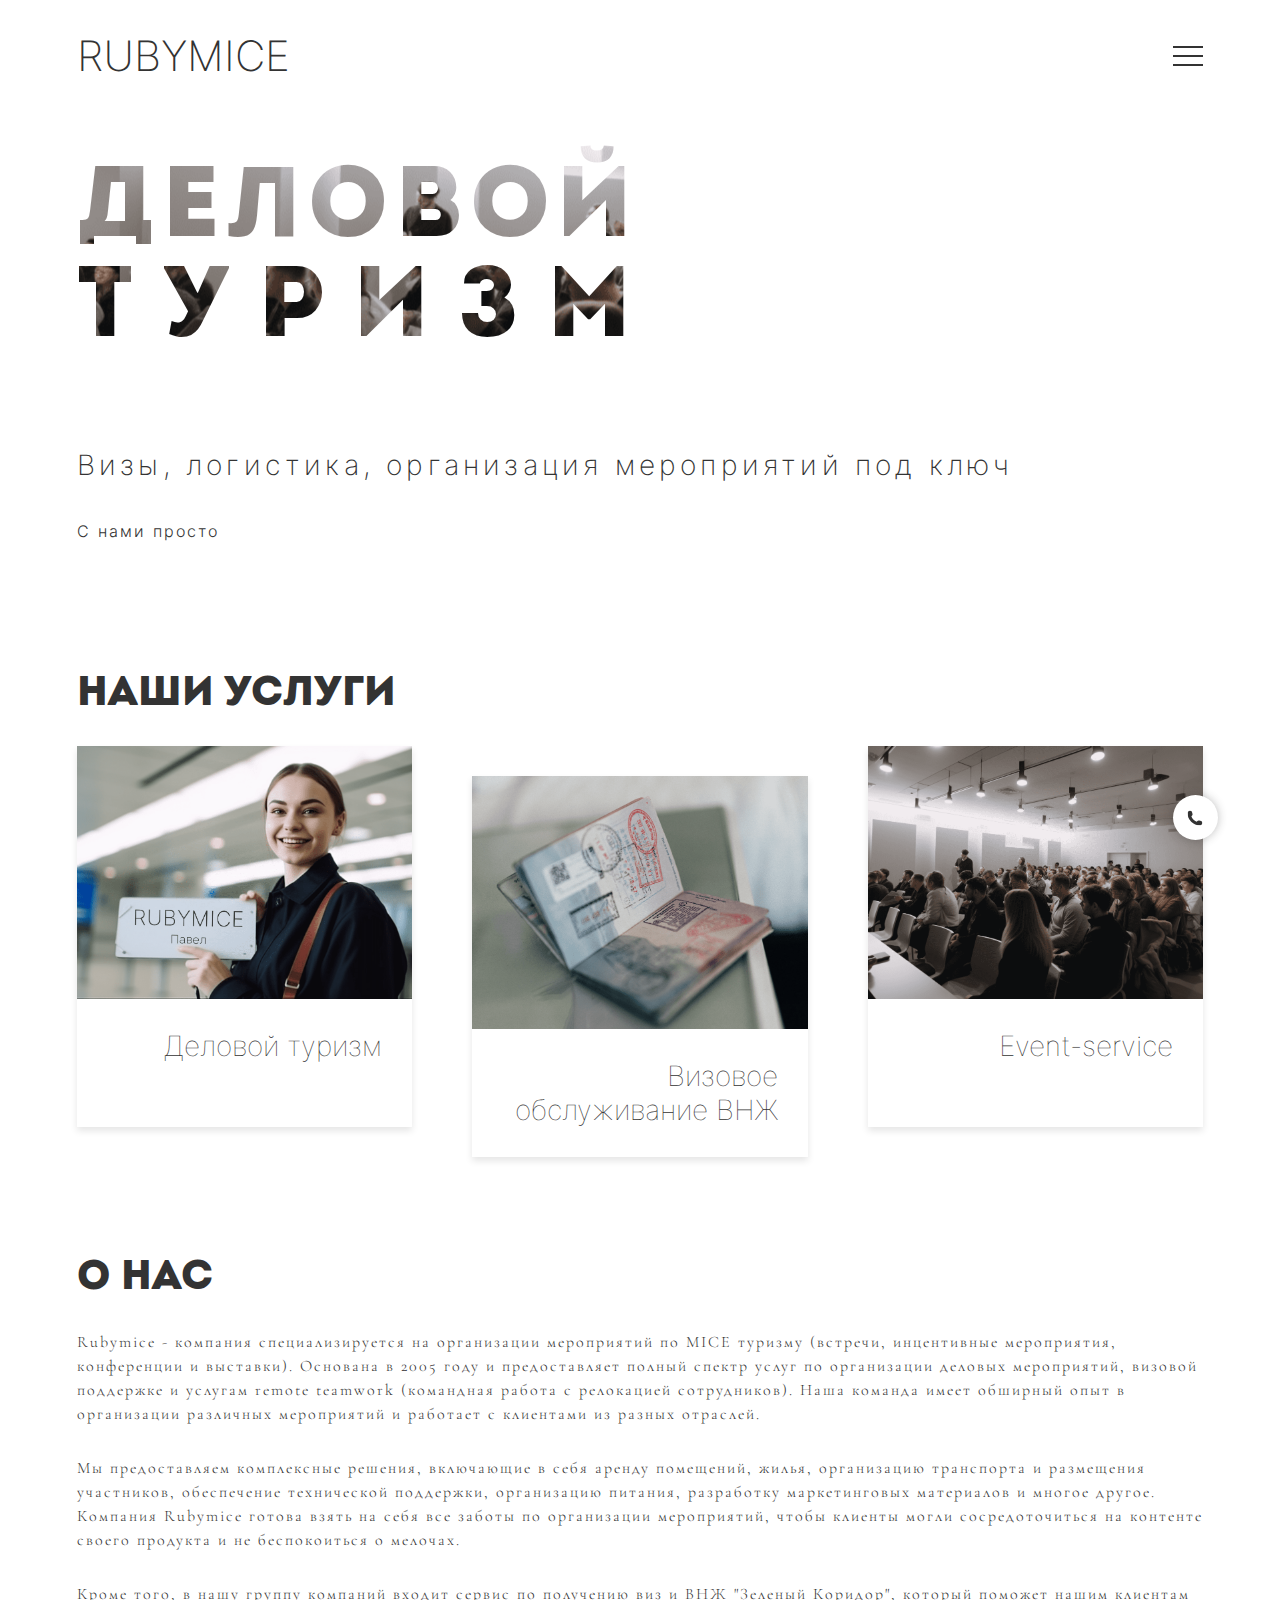
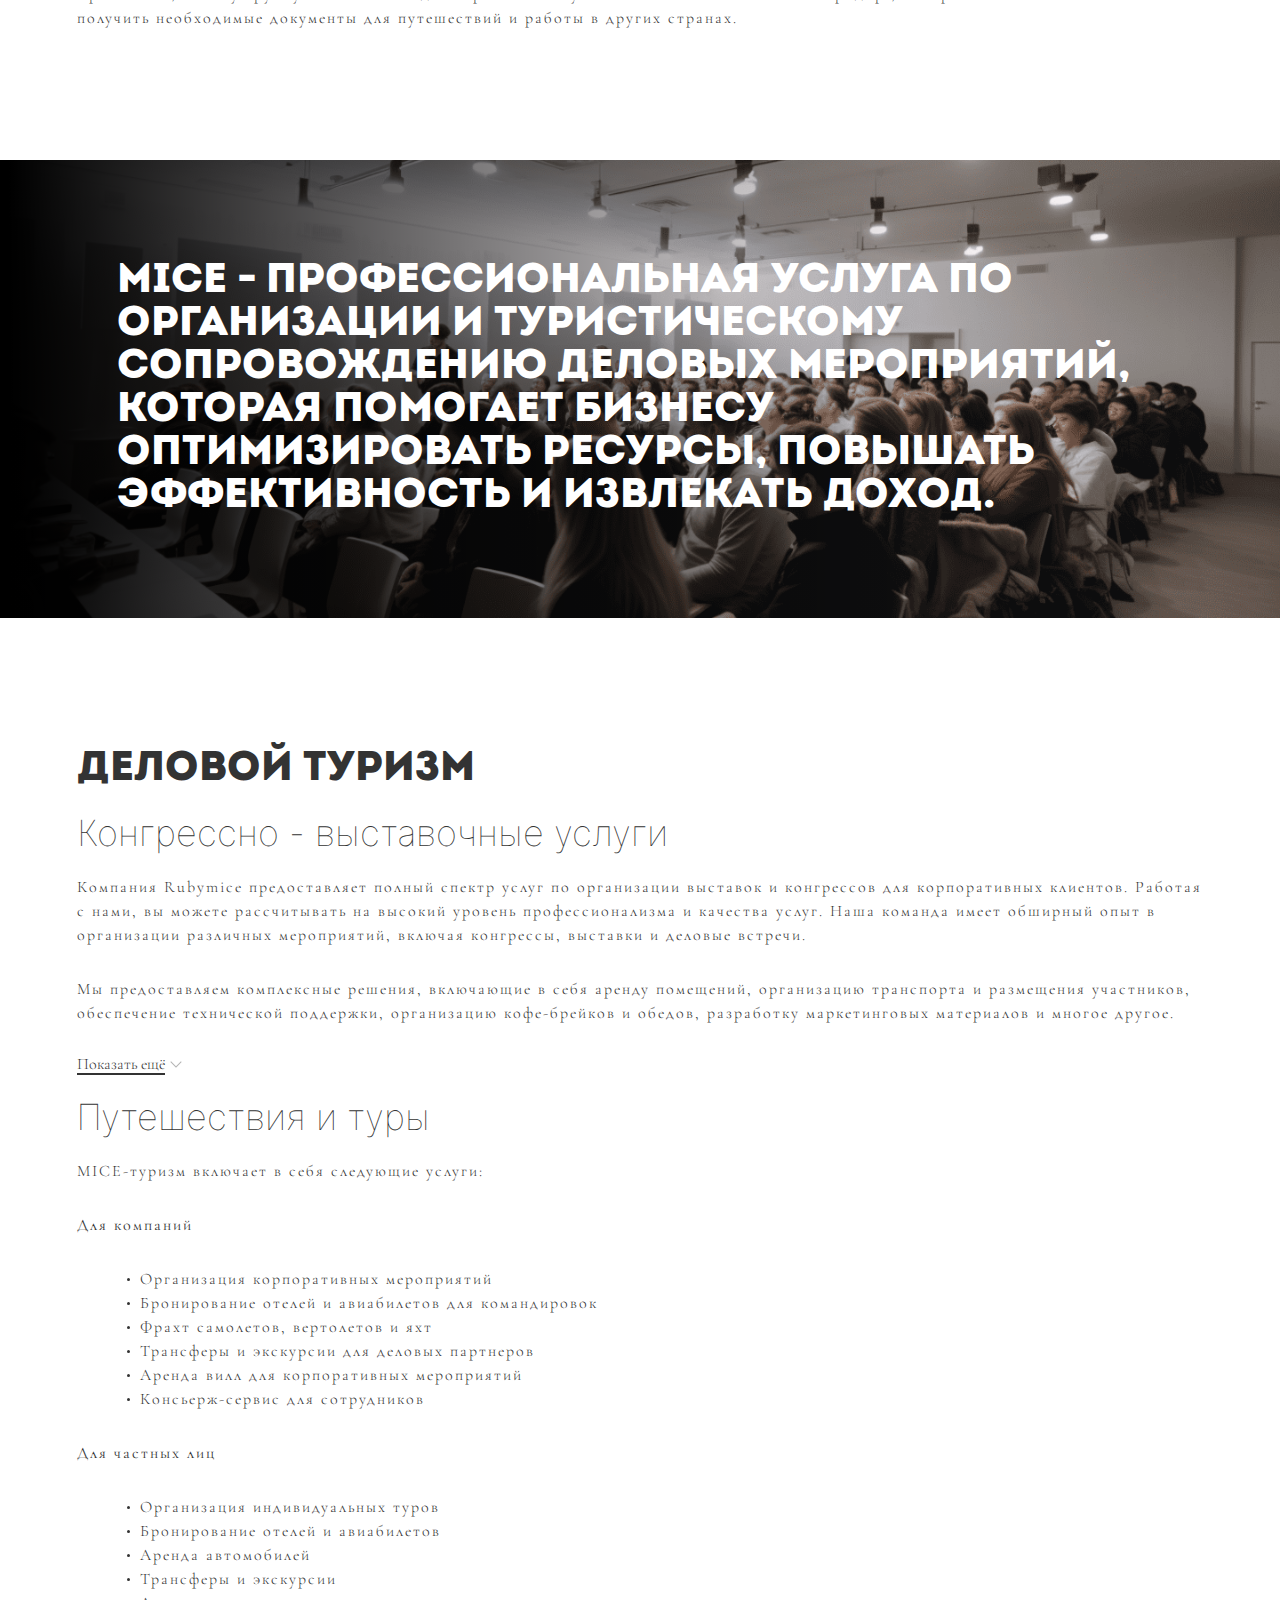
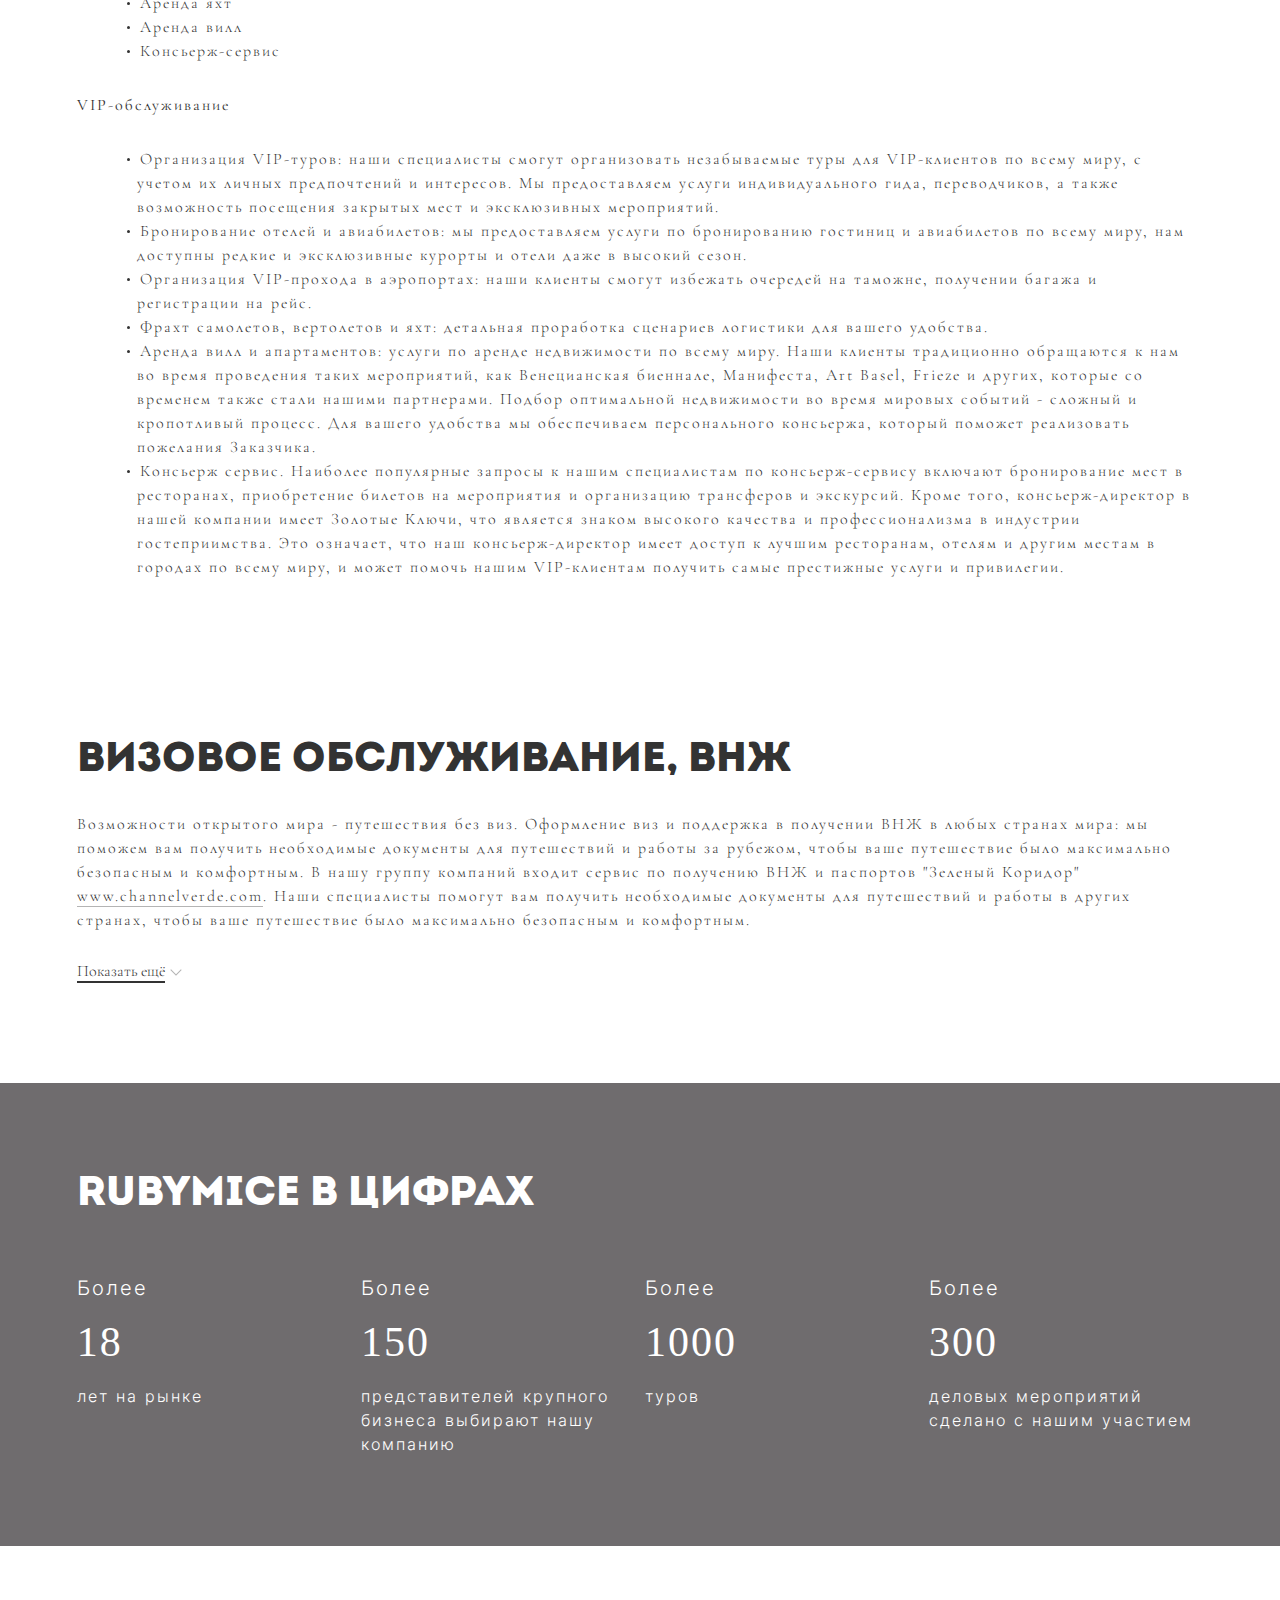
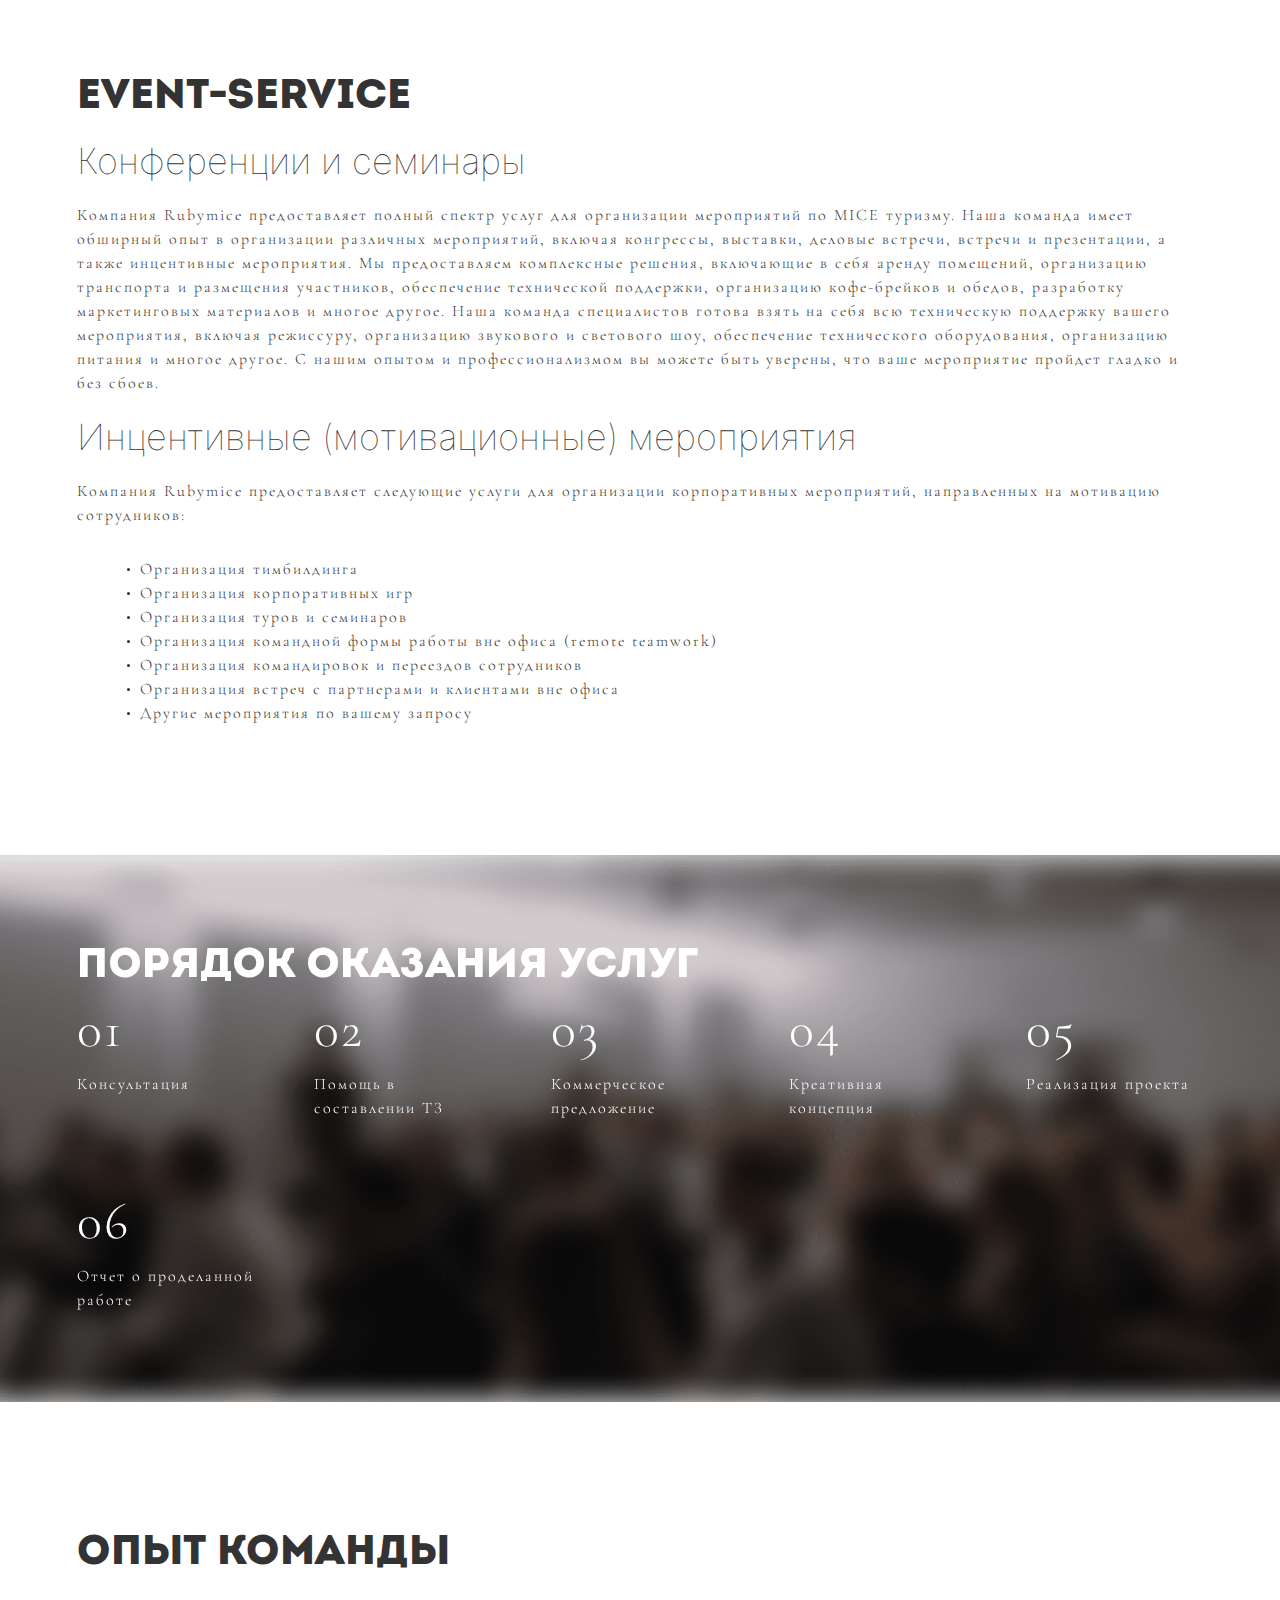
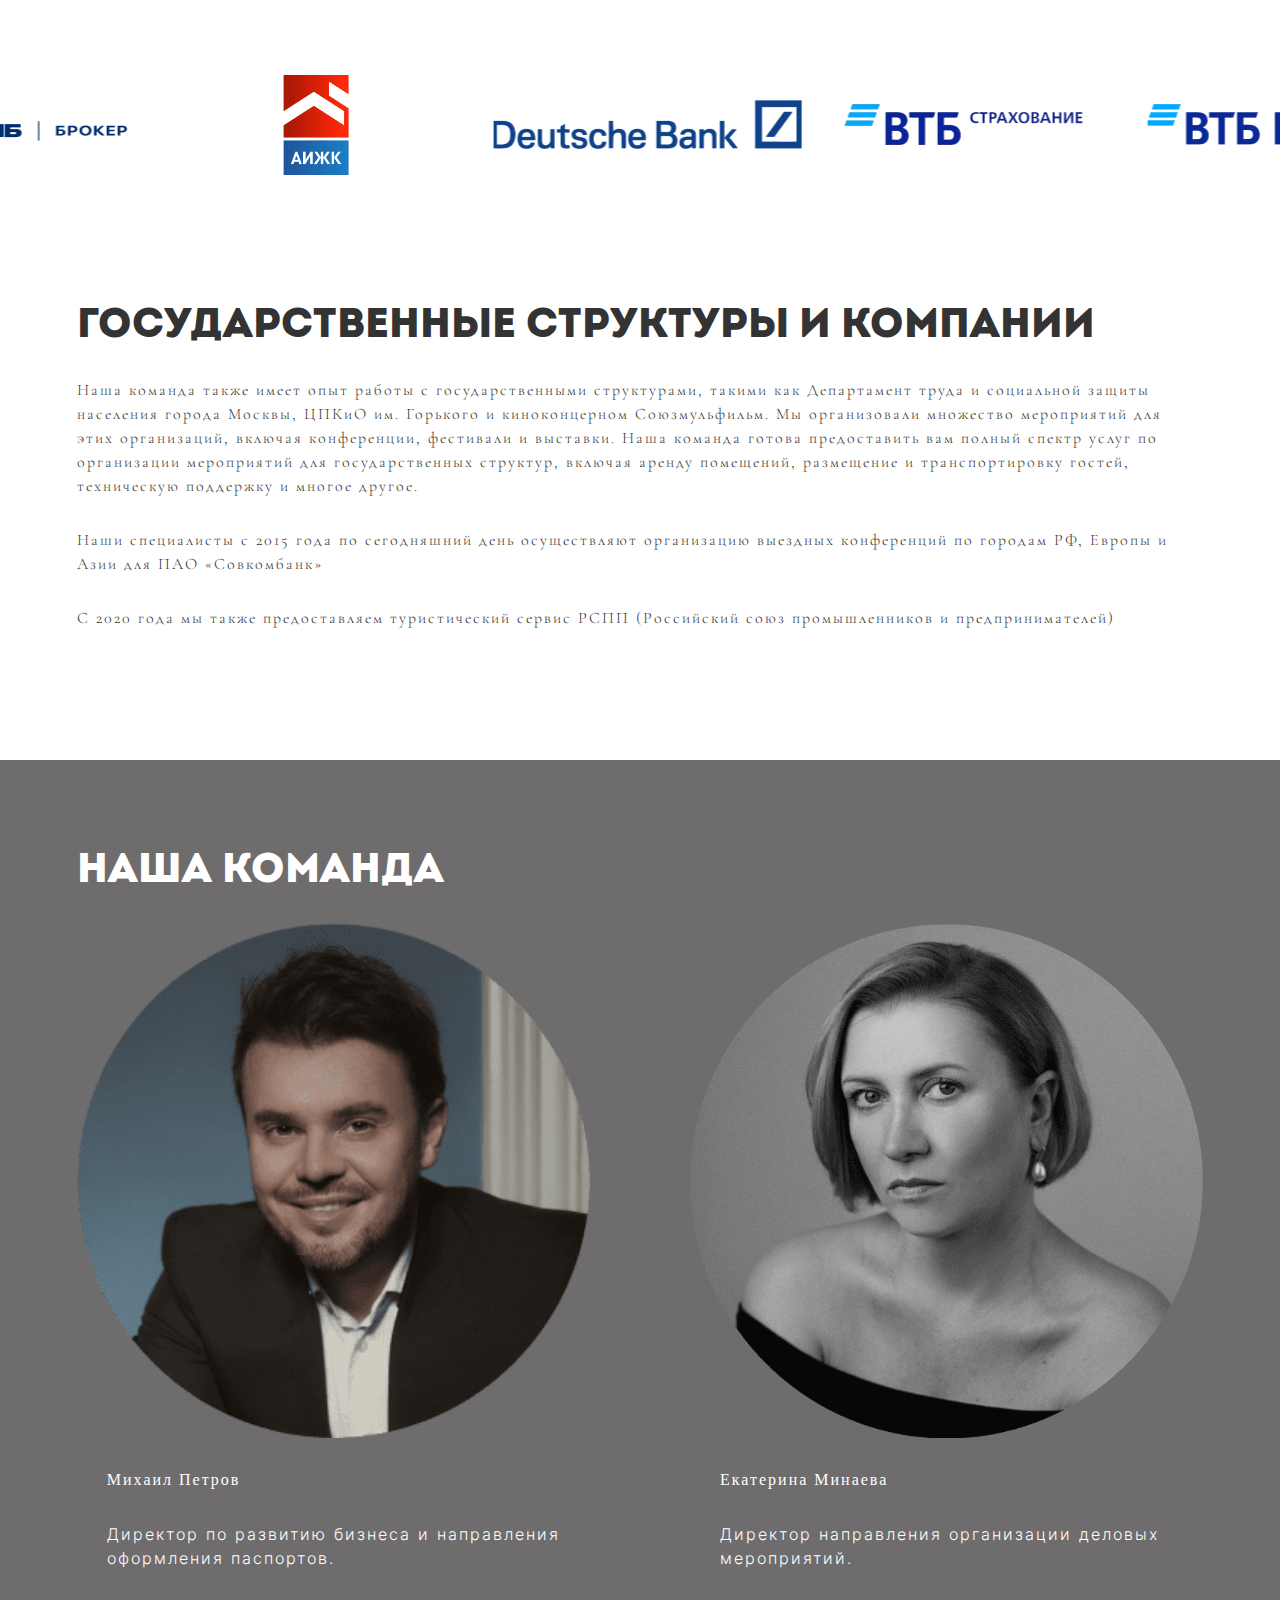
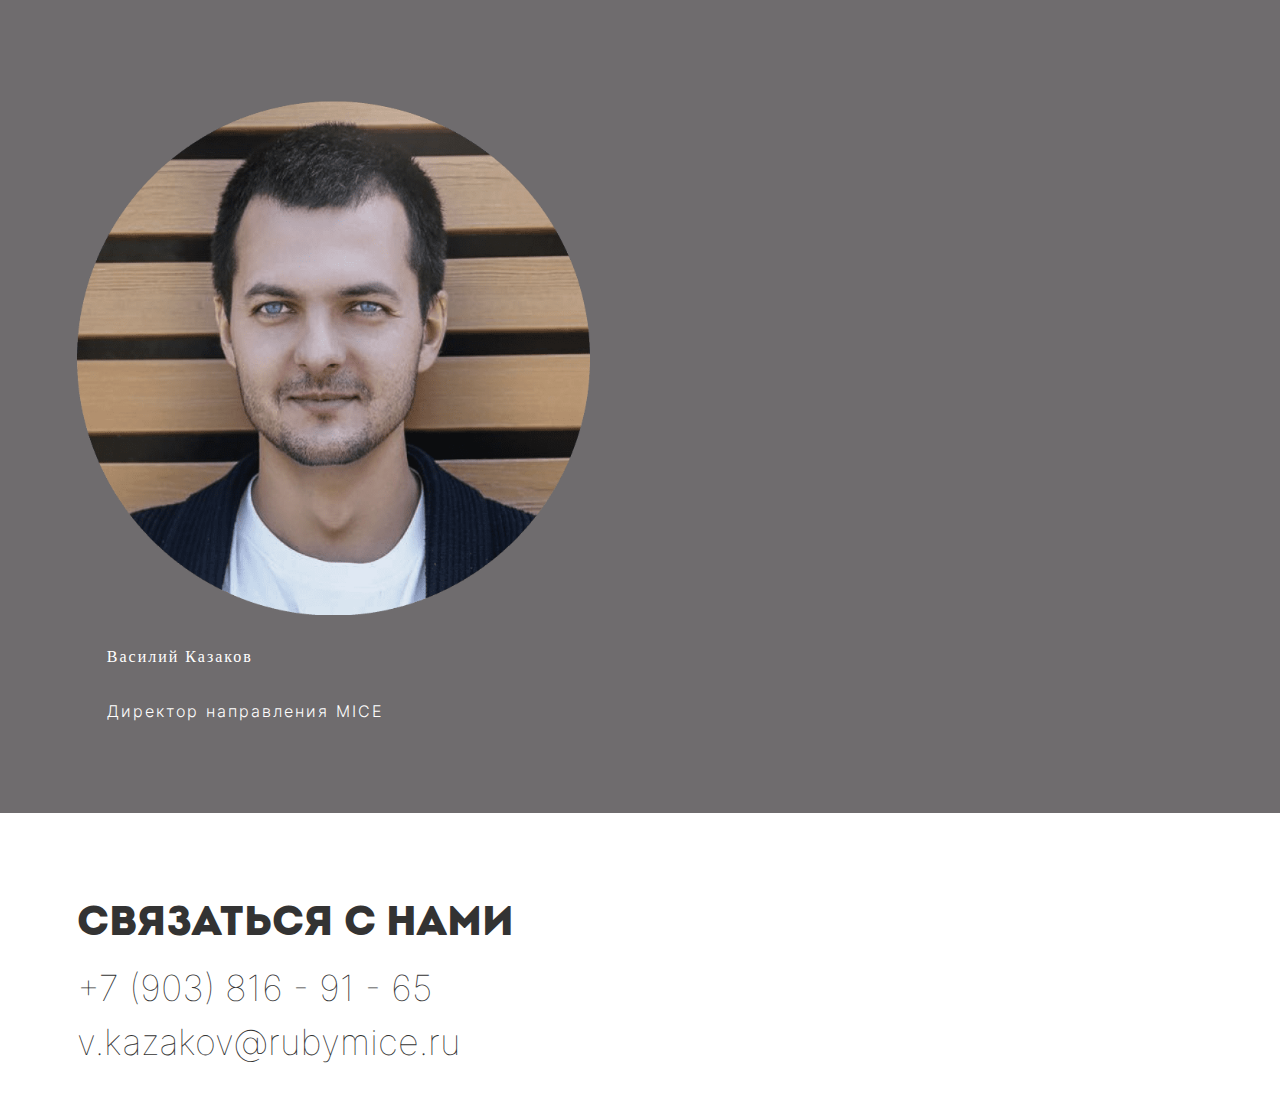
==== commit 9fad493b: "feat + refactor: правка ссылок на вотсапп, добавление таргет бланк, замена рыбы текста в event-servi" ====
--- a/index.html
+++ b/index.html
@@ -186,22 +186,19 @@
         </section>
         <section class="event-service" id="event-service">
           <h2>Event-service</h2>
-          <p>Возможности открытого мира - путешествия без виз. Оформление виз и поддержка в получении ВНЖ для разных стран мира: мы поможем вам получить необходимые документы для путешествий и работы в других странах, чтобы ваше путешествие было максимально безопасным и комфортным. В нашу группу компаний входит сервис по получению ВНЖ и паспортов "Зеленый Коридор" www.channelverde.com. Наши специалисты помогут вам получить необходимые документы для путешествий и работы в других странах, чтобы ваше путешествие было максимально безопасным и комфортным.</p>
-          <section class="show-more">
-            <div class="show-more__item">
-              <button class="show-more__button" type="button">Показать ещё</button>
-              <div class="show-more__content">
-                <p>Наиболее популярные направления для оформления виз включают:</p>
-                <ul>
-                  <li>Великобританию: мы поможем с оформлением визы на краткосрочное или долгосрочное пребывание в Великобритании, включая туристические и бизнес-визы, а также визы на учебу и работу.</li>
-                  <li>Страны Шенгенской зоны: мы поможем вам оформить визы для путешествий в страны Шенгена, включая Германию, Францию, Италию и другие, а также визы на учебу и работу.</li>
-                  <li>ОАЭ: мы поможем вам получить визу на краткосрочное или долгосрочное пребывание в ОАЭ, включая туристические и бизнес-визы, а также визы на учебу и работу.</li>
-                  <li>Страны Латинской Америки: мы предоставляем помощь в оформлении виз для стран Латинской Америки, включая Бразилию, Аргентину, Мексику и другие.</li>
-                  <li>Другие страны: мы также поможем вам получить визы для других стран мира, в зависимости от ваших потребностей и запросов.</li>
-                </ul>
-              </div>
-            </div>
-          </section>
+          <p class="subtitle">Конференции и семинары</p>
+          <p>Компания Rubymice предоставляет полный спектр услуг для организации мероприятий по MICE туризму. Наша команда имеет обширный опыт в организации различных мероприятий, включая конгрессы, выставки, деловые встречи, встречи и презентации, а также инцентивные мероприятия. Мы предоставляем комплексные решения, включающие в себя аренду помещений, организацию транспорта и размещения участников, обеспечение технической поддержки, организацию кофе-брейков и обедов, разработку маркетинговых материалов и многое другое. Наша команда специалистов готова взять на себя всю техническую поддержку вашего мероприятия, включая режиссуру, организацию звукового и светового шоу, обеспечение технического оборудования, организацию питания и многое другое. С нашим опытом и профессионализмом вы можете быть уверены, что ваше мероприятие пройдет гладко и без сбоев.</p>
+          <p class="subtitle">Инцентивные (мотивационные) мероприятия</p>
+          <p>Компания Rubymice предоставляет следующие услуги для организации корпоративных мероприятий, направленных на мотивацию сотрудников:</p>
+          <ul>
+            <li>Организация тимбилдинга</li>
+            <li>Организация корпоративных игр</li>
+            <li>Организация туров и семинаров</li>
+            <li>Организация командной формы работы вне офиса (remote teamwork)</li>
+            <li>Организация командировок и переездов сотрудников</li>
+            <li>Организация встреч с партнерами и клиентами вне офиса</li>
+            <li>Другие мероприятия по вашему запросу</li>
+          </ul>
         </section>
         <section class="service-procedure layout-none dark-block" id="service-procedure">
           <h3>Порядок оказания услуг</h3>
@@ -282,7 +279,7 @@
       </div>
       <footer class="footer">
         <h5>Связаться с нами</h5>
-        <div class="contacts"><a class="subtitle" href="#">+7 (903) 816 - 91 - 65</a><a class="subtitle" href="mailto:v.kazakov@rubymice.ru">v.kazakov@rubymice.ru</a></div>
+        <div class="contacts"><a class="subtitle" href="https://wa.me/+79038169165" target="_blank">+7 (903) 816 - 91 - 65</a><a class="subtitle" href="mailto:v.kazakov@rubymice.ru">v.kazakov@rubymice.ru</a></div>
       </footer>
       <div class="action-btns">
         <div class="action-btns__inner">
@@ -292,7 +289,7 @@
                   <use xlink:href="img/sprites/sprite.svg#arrow"></use>
                 </svg>
               </button></a></div>
-          <div class="action-btns__button action-btns-call"><a href="https://wa.me/+79038169165">
+          <div class="action-btns__button action-btns-call"><a href="https://wa.me/+79038169165" target="_blank">
               <button type="button">
                 <svg class="phone">
                   <use xlink:href="img/sprites/sprite.svg#phone"></use>
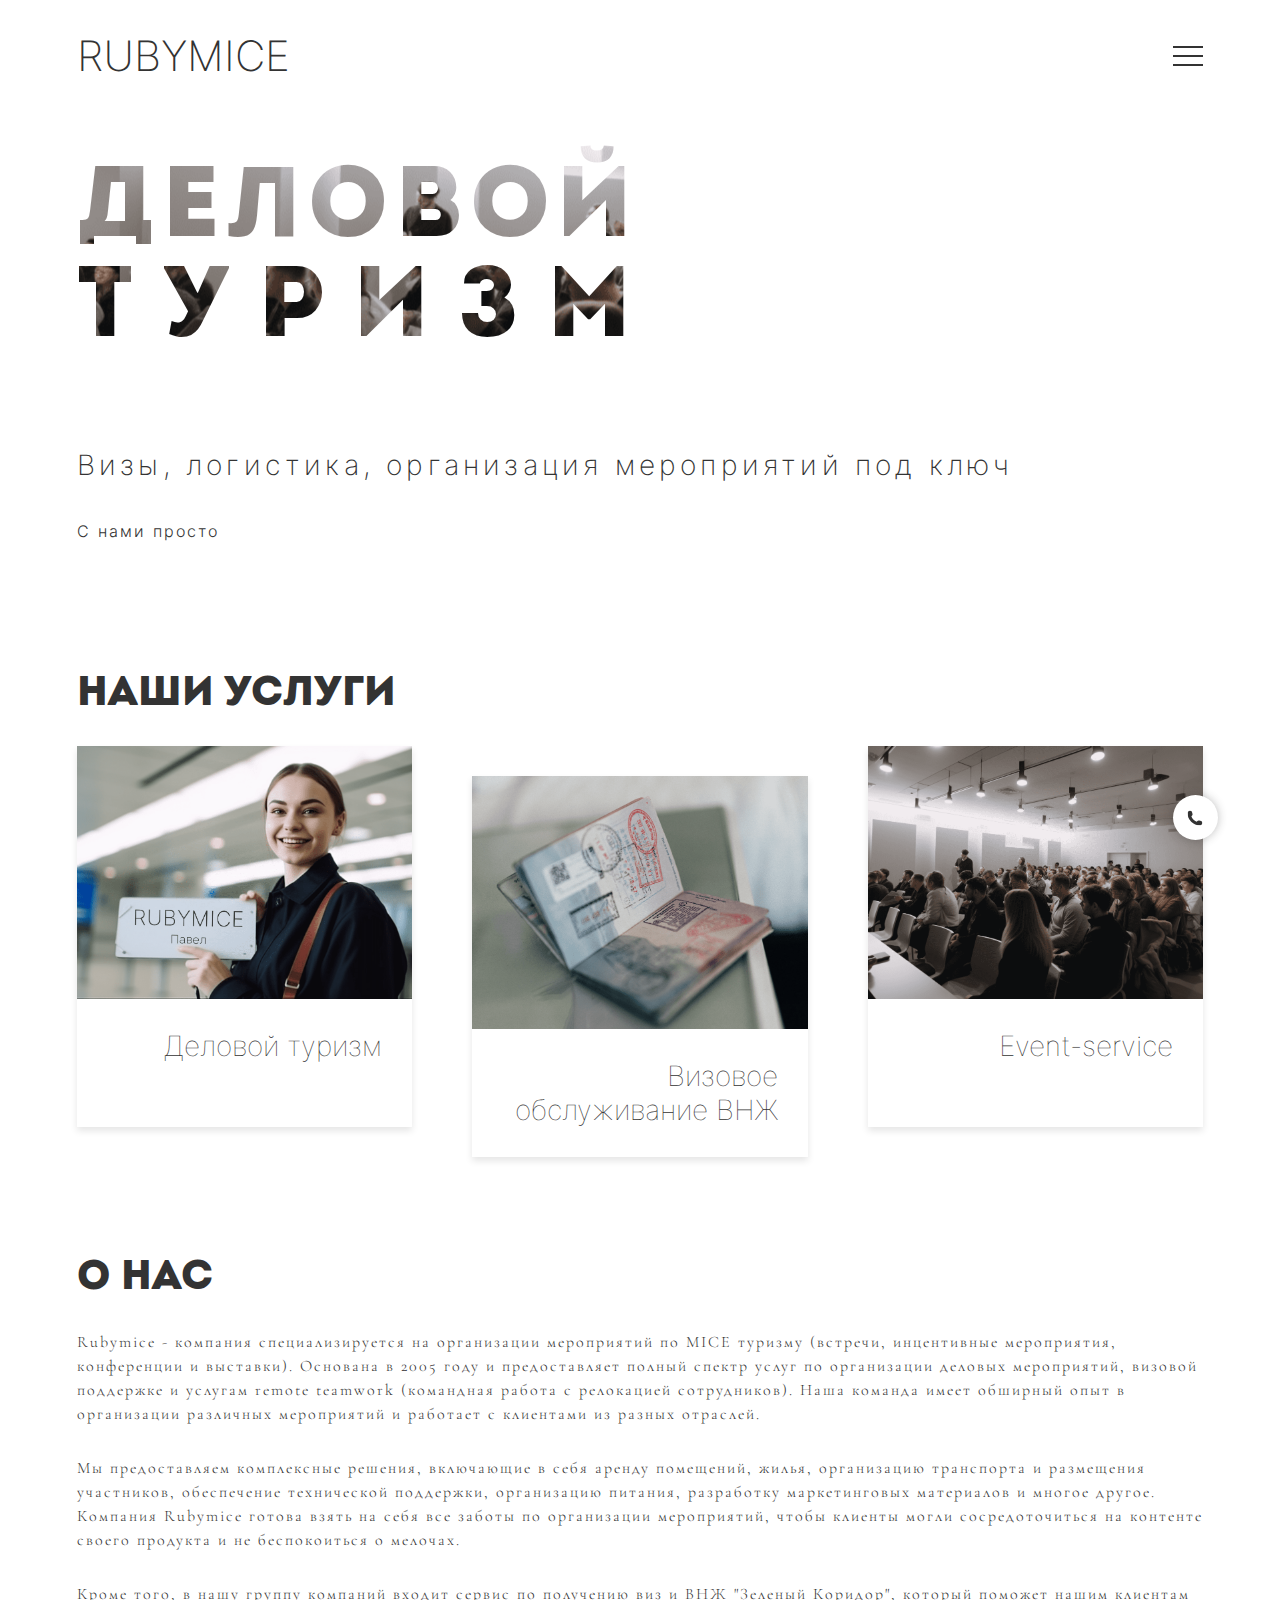
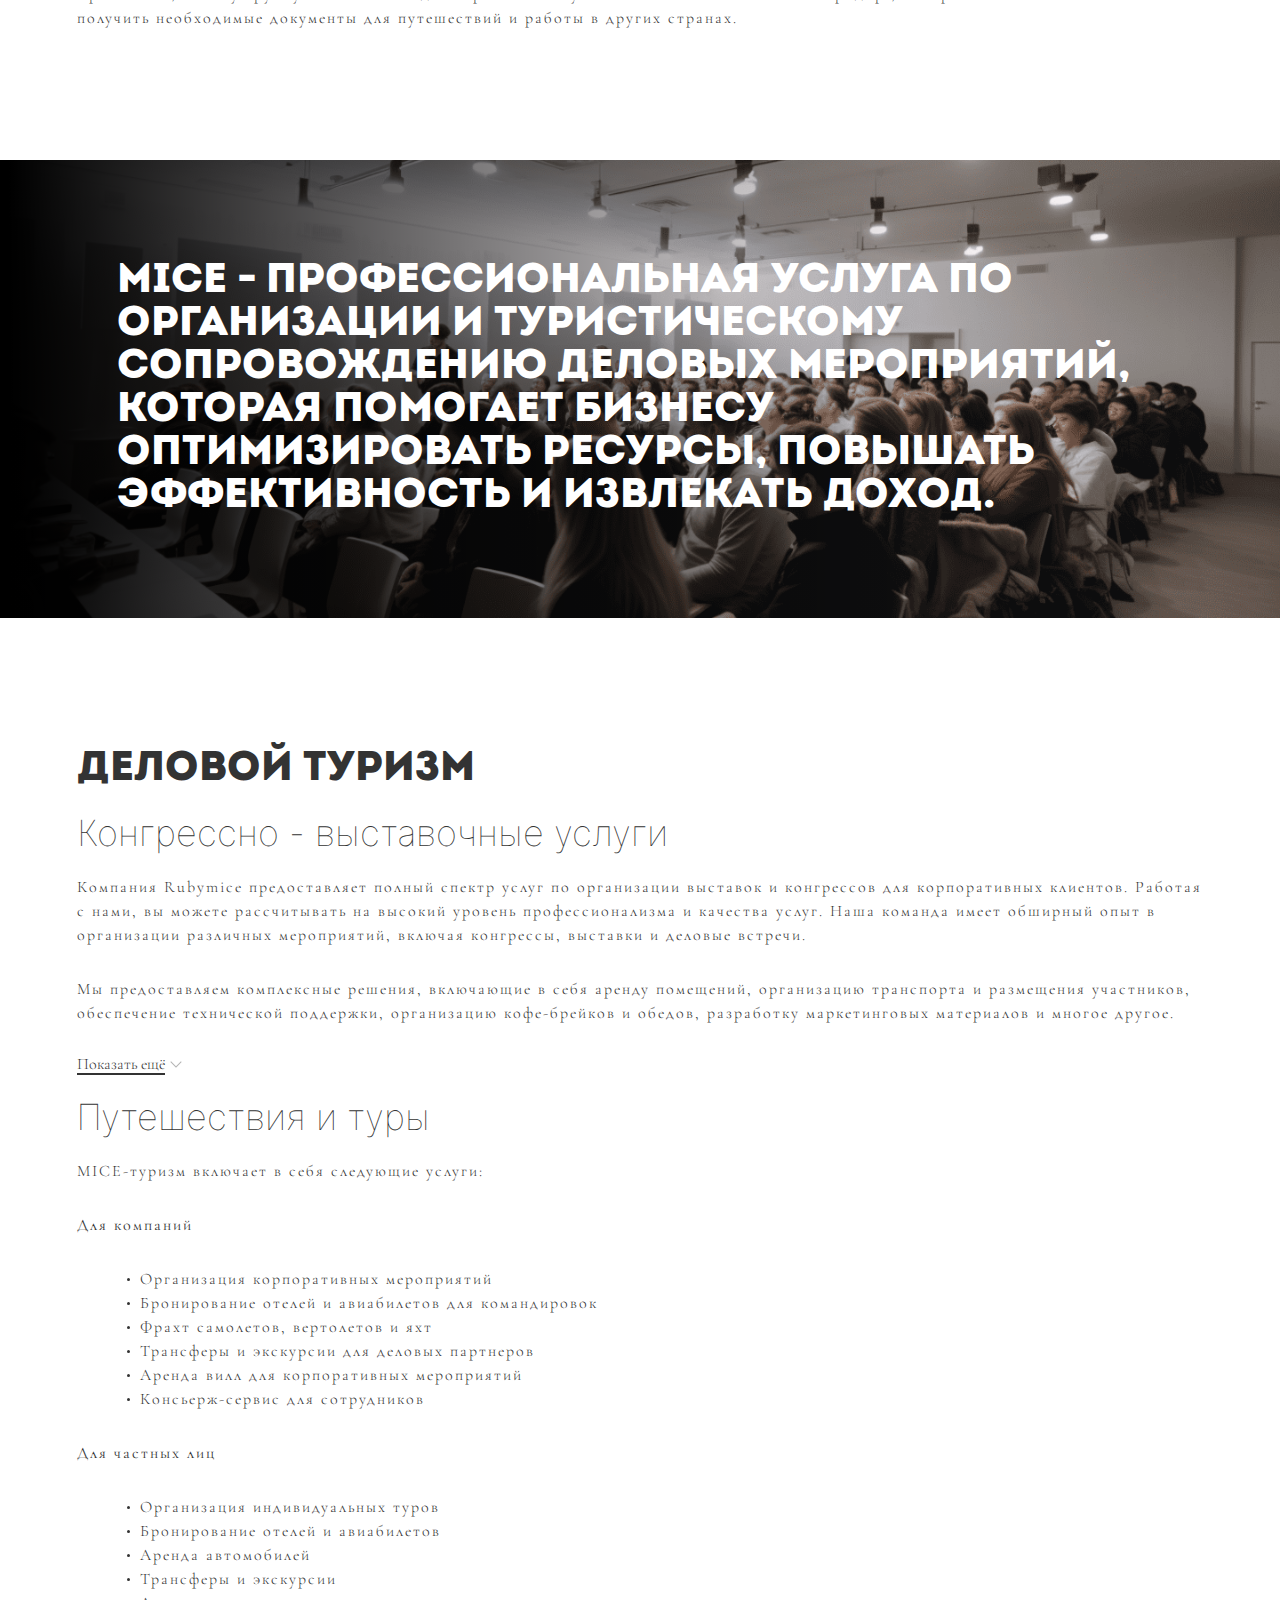
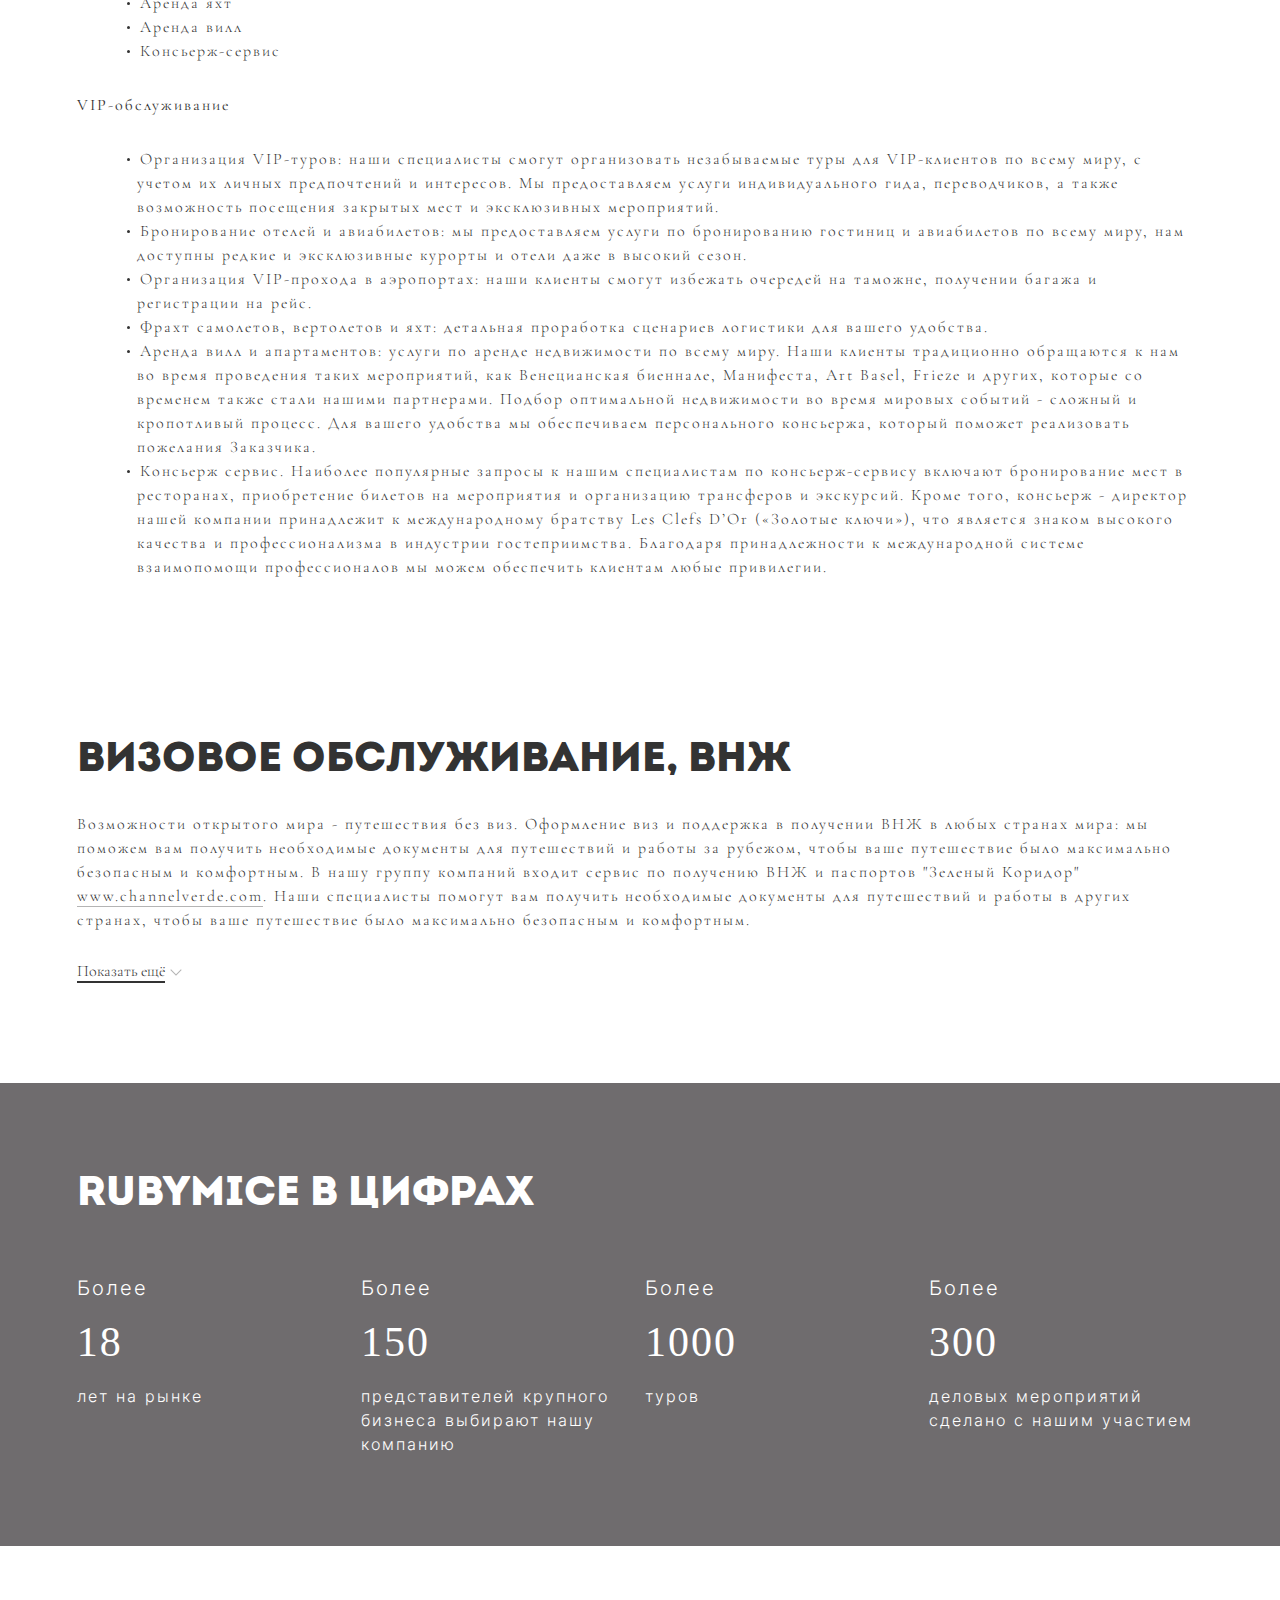
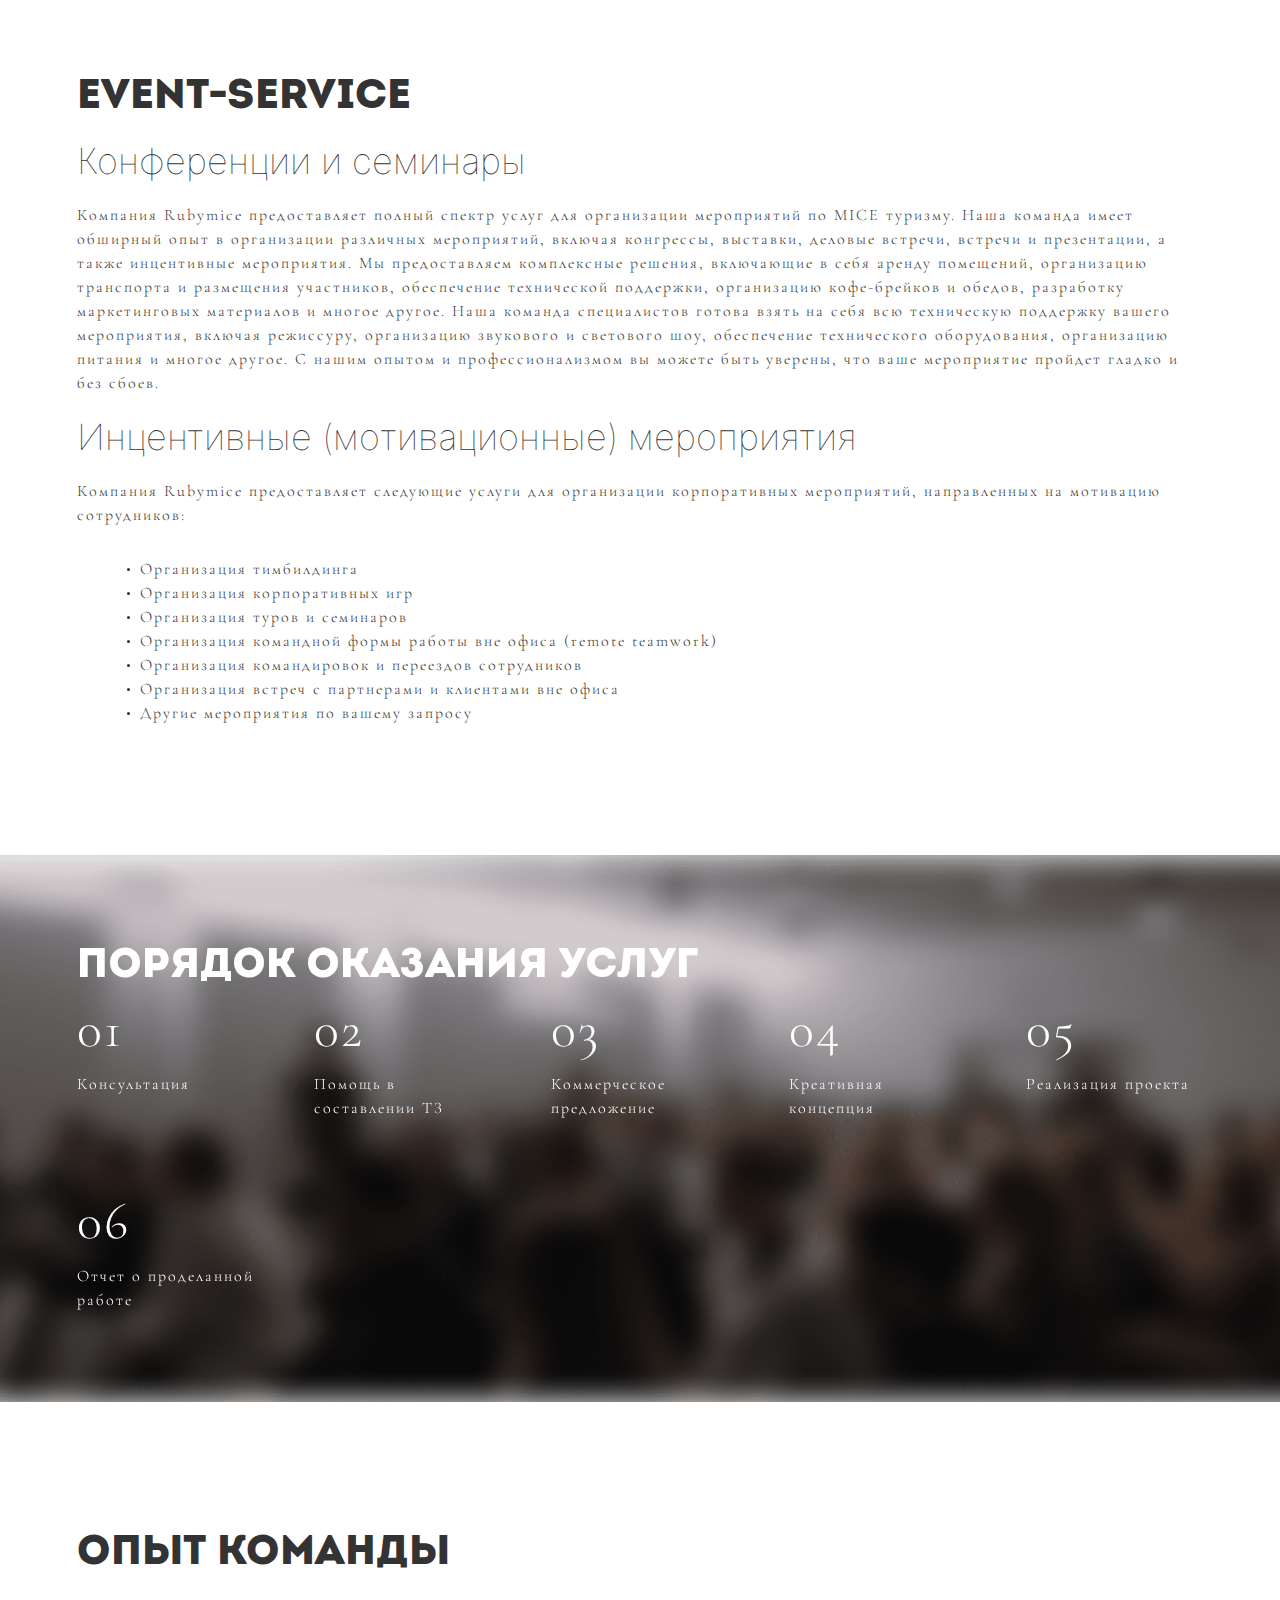
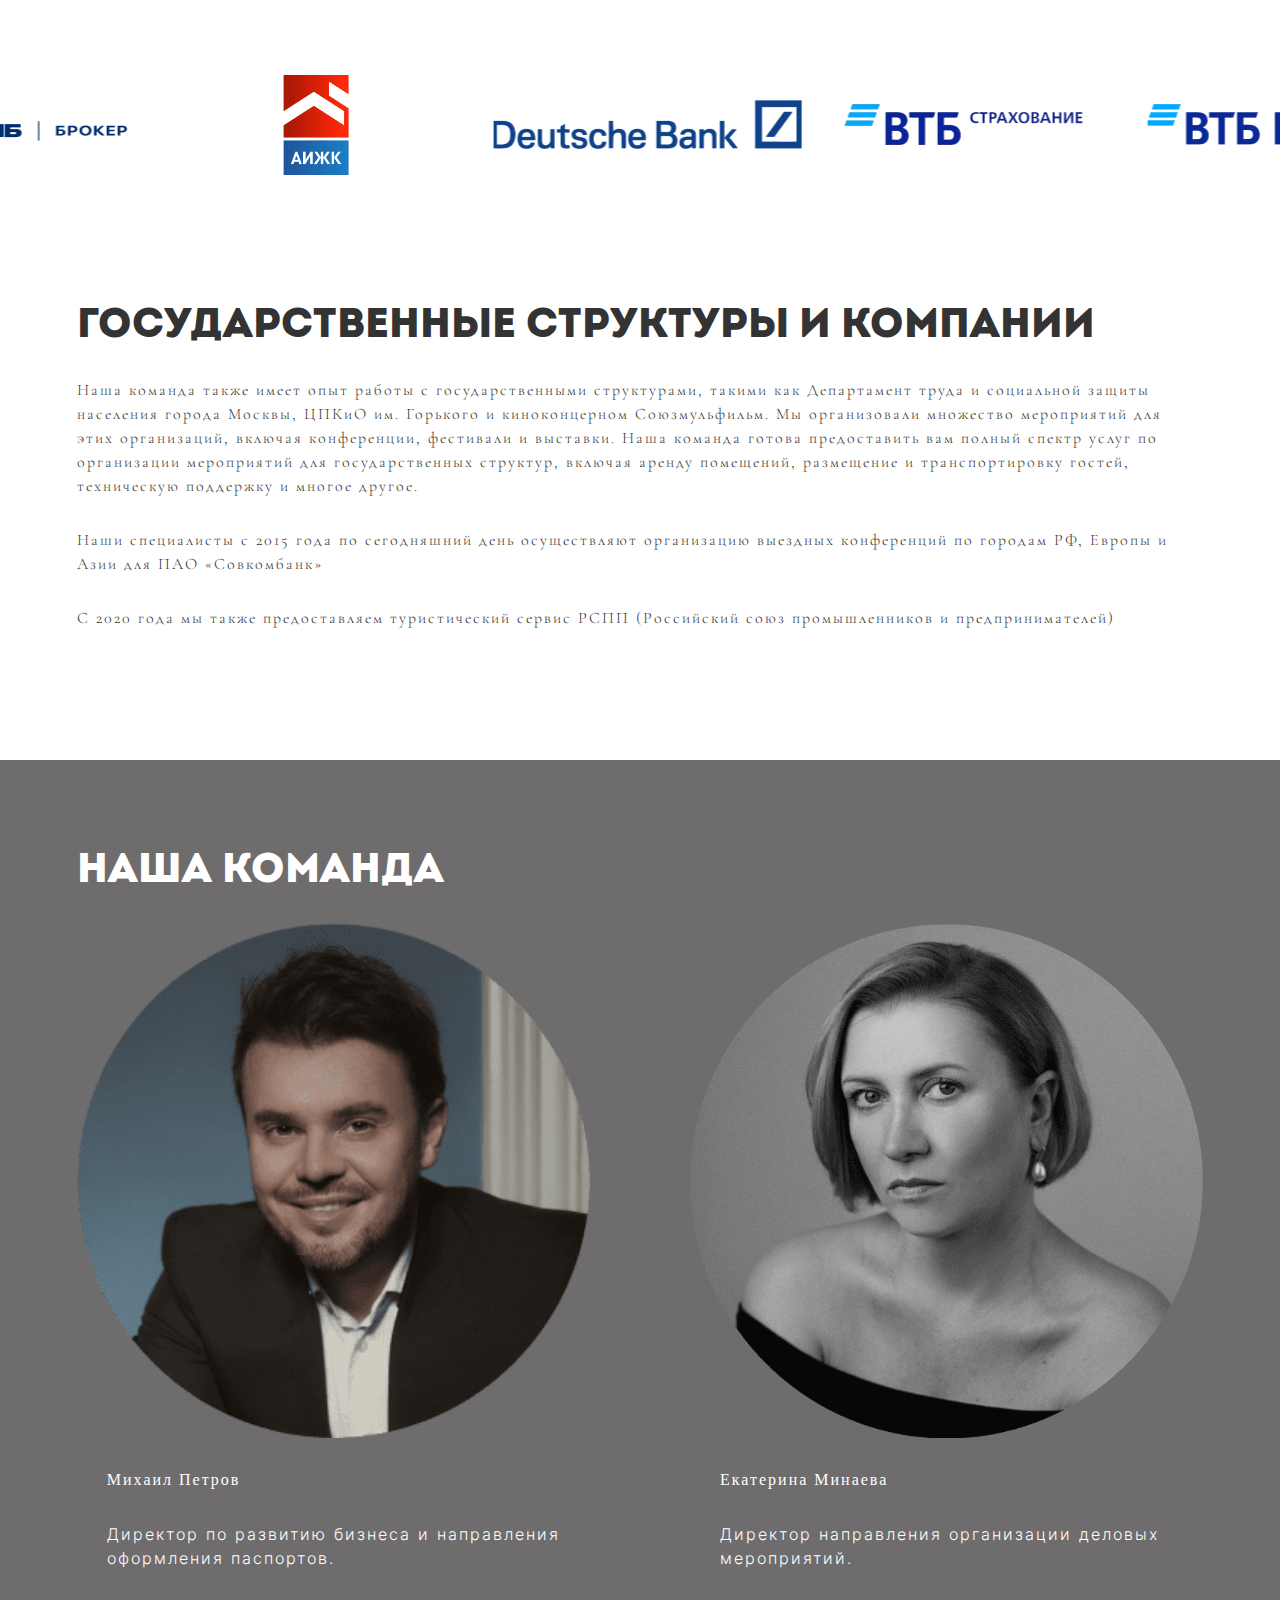
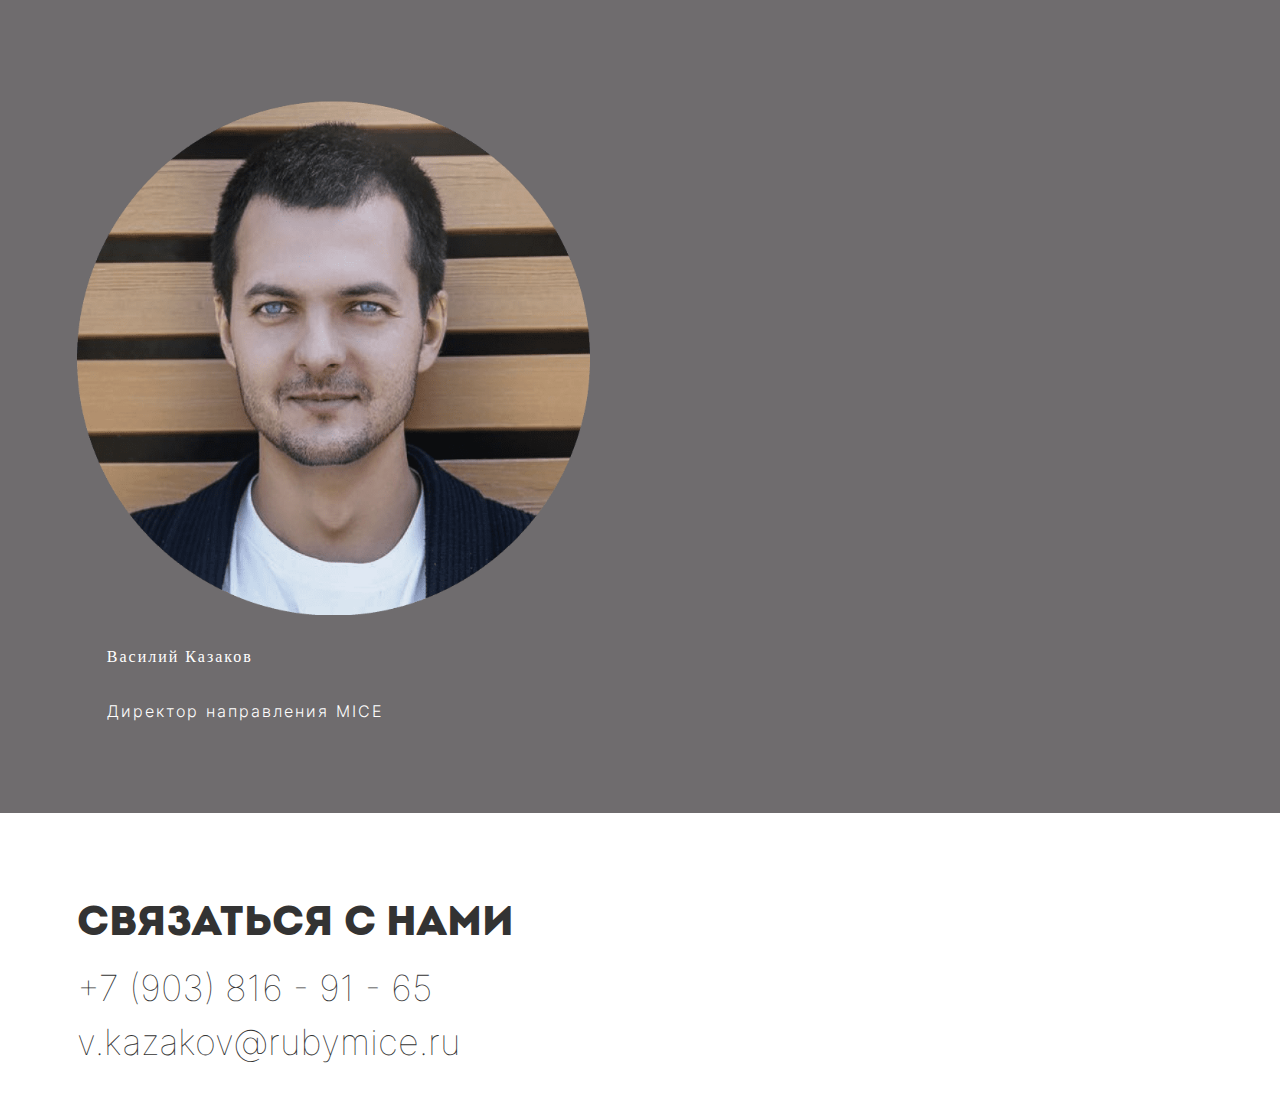
==== commit c8bc9ca4: "refactor: правки по двум кускам текста от Михаила - золотые ключи и укорочение предложения из начала" ====
--- a/index.html
+++ b/index.html
@@ -95,7 +95,7 @@
             <div class="show-more__item">
               <button class="show-more__button" type="button">Показать ещё</button>
               <div class="show-more__content">
-                <p>Работая с компанией Rubymice, вы можете быть уверены в том, что ваше мероприятие будет организовано на высшем уровне и пройдет без сбоев. Мы готовы взять на себя все заботы по организации вашего мероприятия, чтобы вы могли сосредоточиться на контенте своего продукта и не беспокоиться о мелочах.</p>
+                <p>Работая с компанией Rubymice, вы можете быть уверены в том, что ваше мероприятие будет организовано на высшем уровне и пройдет без сбоев.</p>
                 <ul>
                   <li>Организация транспорта и размещения участников.</li>
                   <li>Обеспечение технической поддержки на мероприятии (перевод, секретарские услуги, охрана и т.д.).</li>
@@ -137,7 +137,7 @@
             <li>Организация VIP-прохода в аэропортах: наши клиенты смогут избежать очередей на таможне, получении багажа и регистрации на рейс.</li>
             <li>Фрахт самолетов, вертолетов и яхт: детальная проработка сценариев логистики для вашего удобства.</li>
             <li>Аренда вилл и апартаментов: услуги по аренде недвижимости по всему миру. Наши клиенты традиционно обращаются к нам во время проведения таких мероприятий, как Венецианская биеннале, Манифеста, Art Basel, Frieze и других, которые со временем также стали нашими партнерами. Подбор оптимальной недвижимости во время мировых событий - сложный и кропотливый процесс. Для вашего удобства мы обеспечиваем персонального консьержа, который поможет реализовать пожелания Заказчика.</li>
-            <li>Консьерж сервис. Наиболее популярные запросы к нашим специалистам по консьерж-сервису включают бронирование мест в ресторанах, приобретение билетов на мероприятия и организацию трансферов и экскурсий. Кроме того, консьерж-директор в нашей компании имеет Золотые Ключи, что является знаком высокого качества и профессионализма в индустрии гостеприимства. Это означает, что наш консьерж-директор имеет доступ к лучшим ресторанам, отелям и другим местам в городах по всему миру, и может помочь нашим VIP-клиентам получить самые престижные услуги и привилегии.</li>
+            <li>Консьерж сервис. Наиболее популярные запросы к нашим специалистам по консьерж-сервису включают бронирование мест в ресторанах, приобретение билетов на мероприятия и организацию трансферов и экскурсий. Кроме того, консьерж - директор нашей компании принадлежит к международному братству Les Clefs D’Or («Золотые ключи»), что является знаком высокого качества и профессионализма в индустрии гостеприимства. Благодаря принадлежности к международной системе взаимопомощи профессионалов мы можем обеспечить клиентам любые привилегии.</li>
           </ul>
         </section>
         <section class="visa" id="visa">
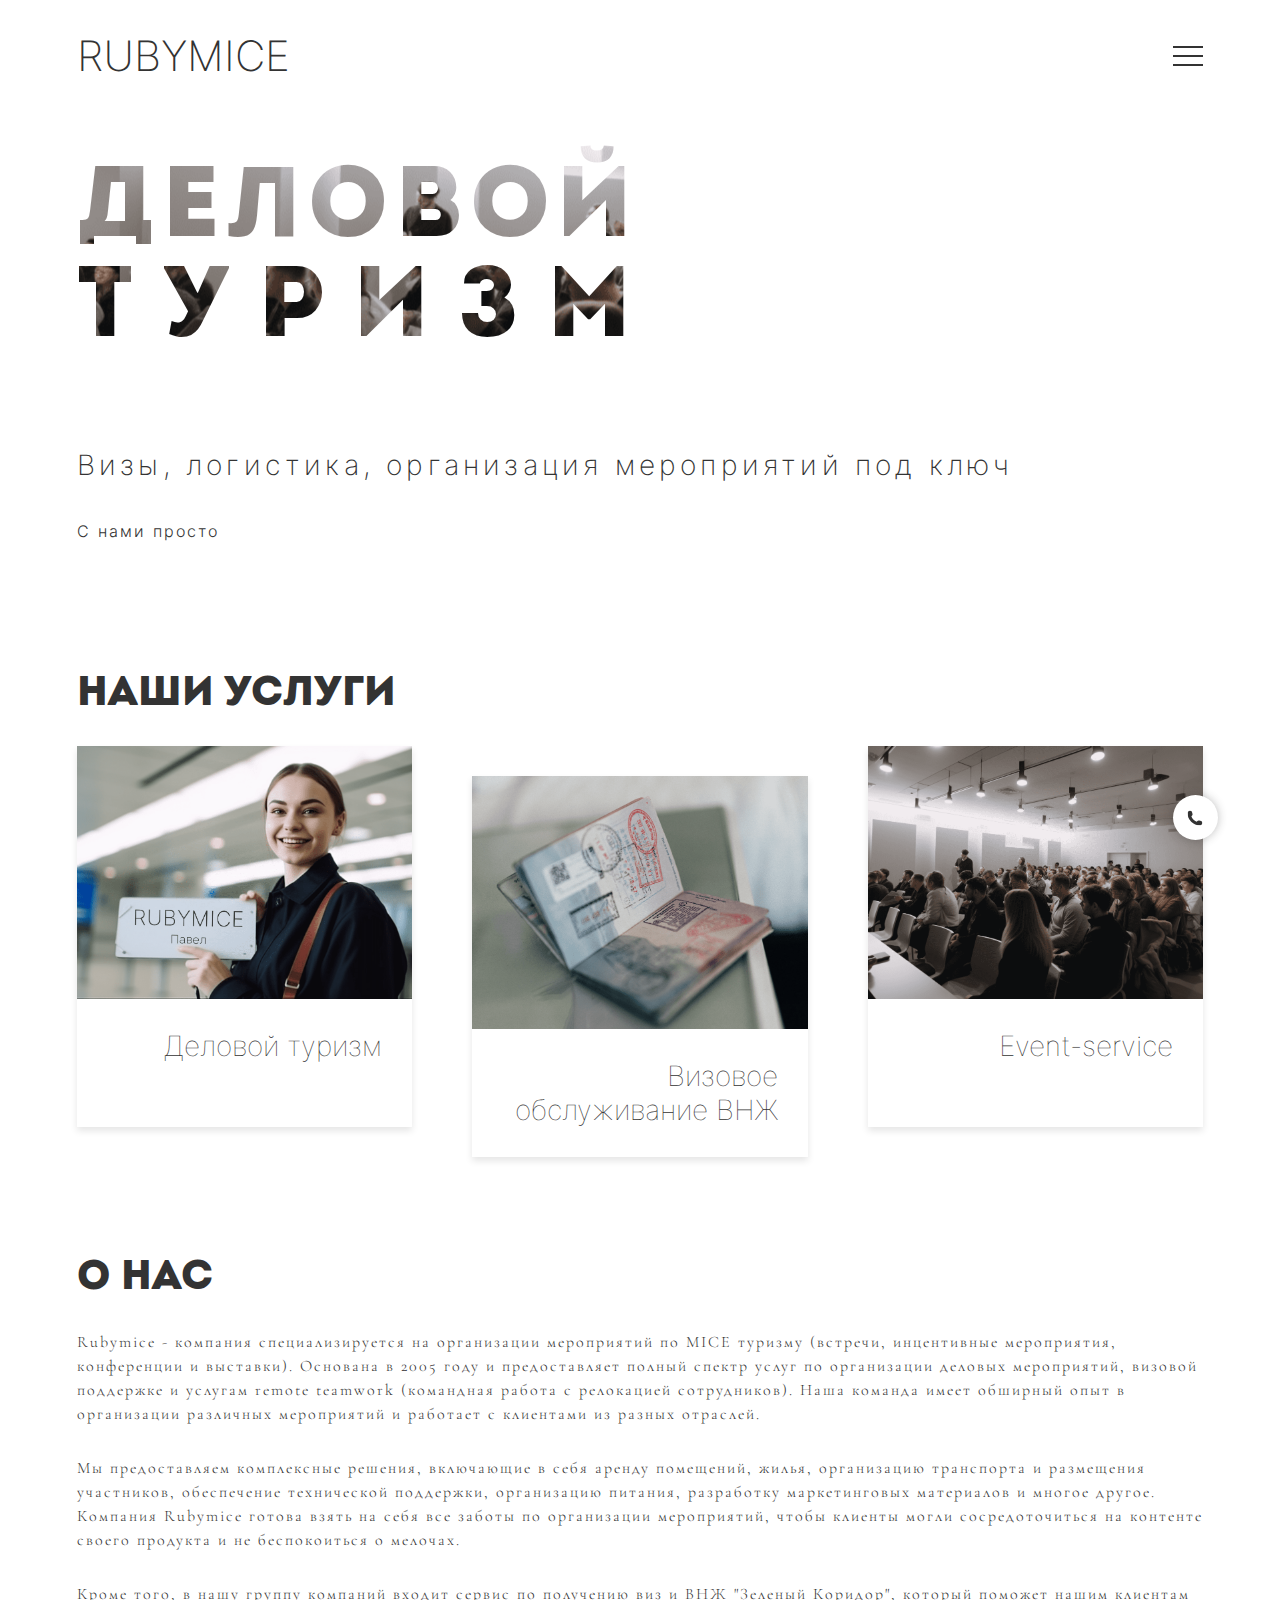
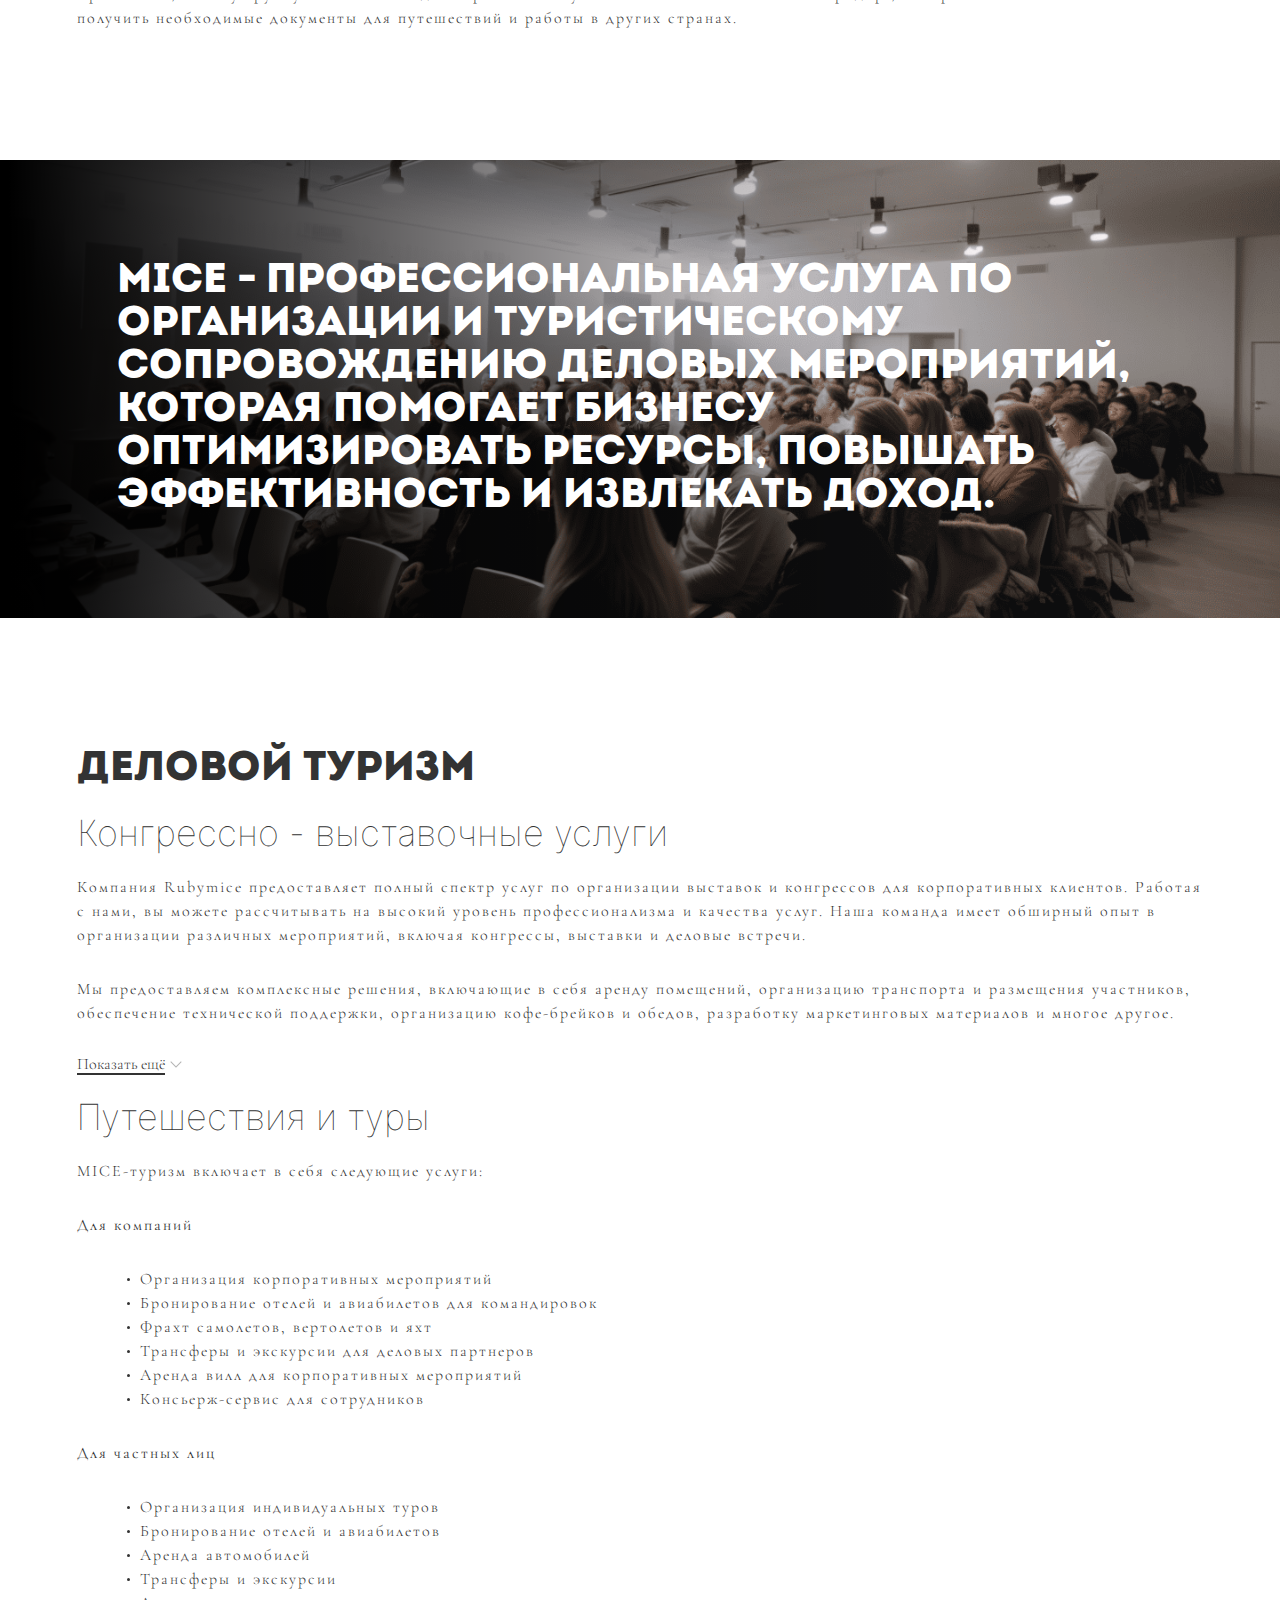
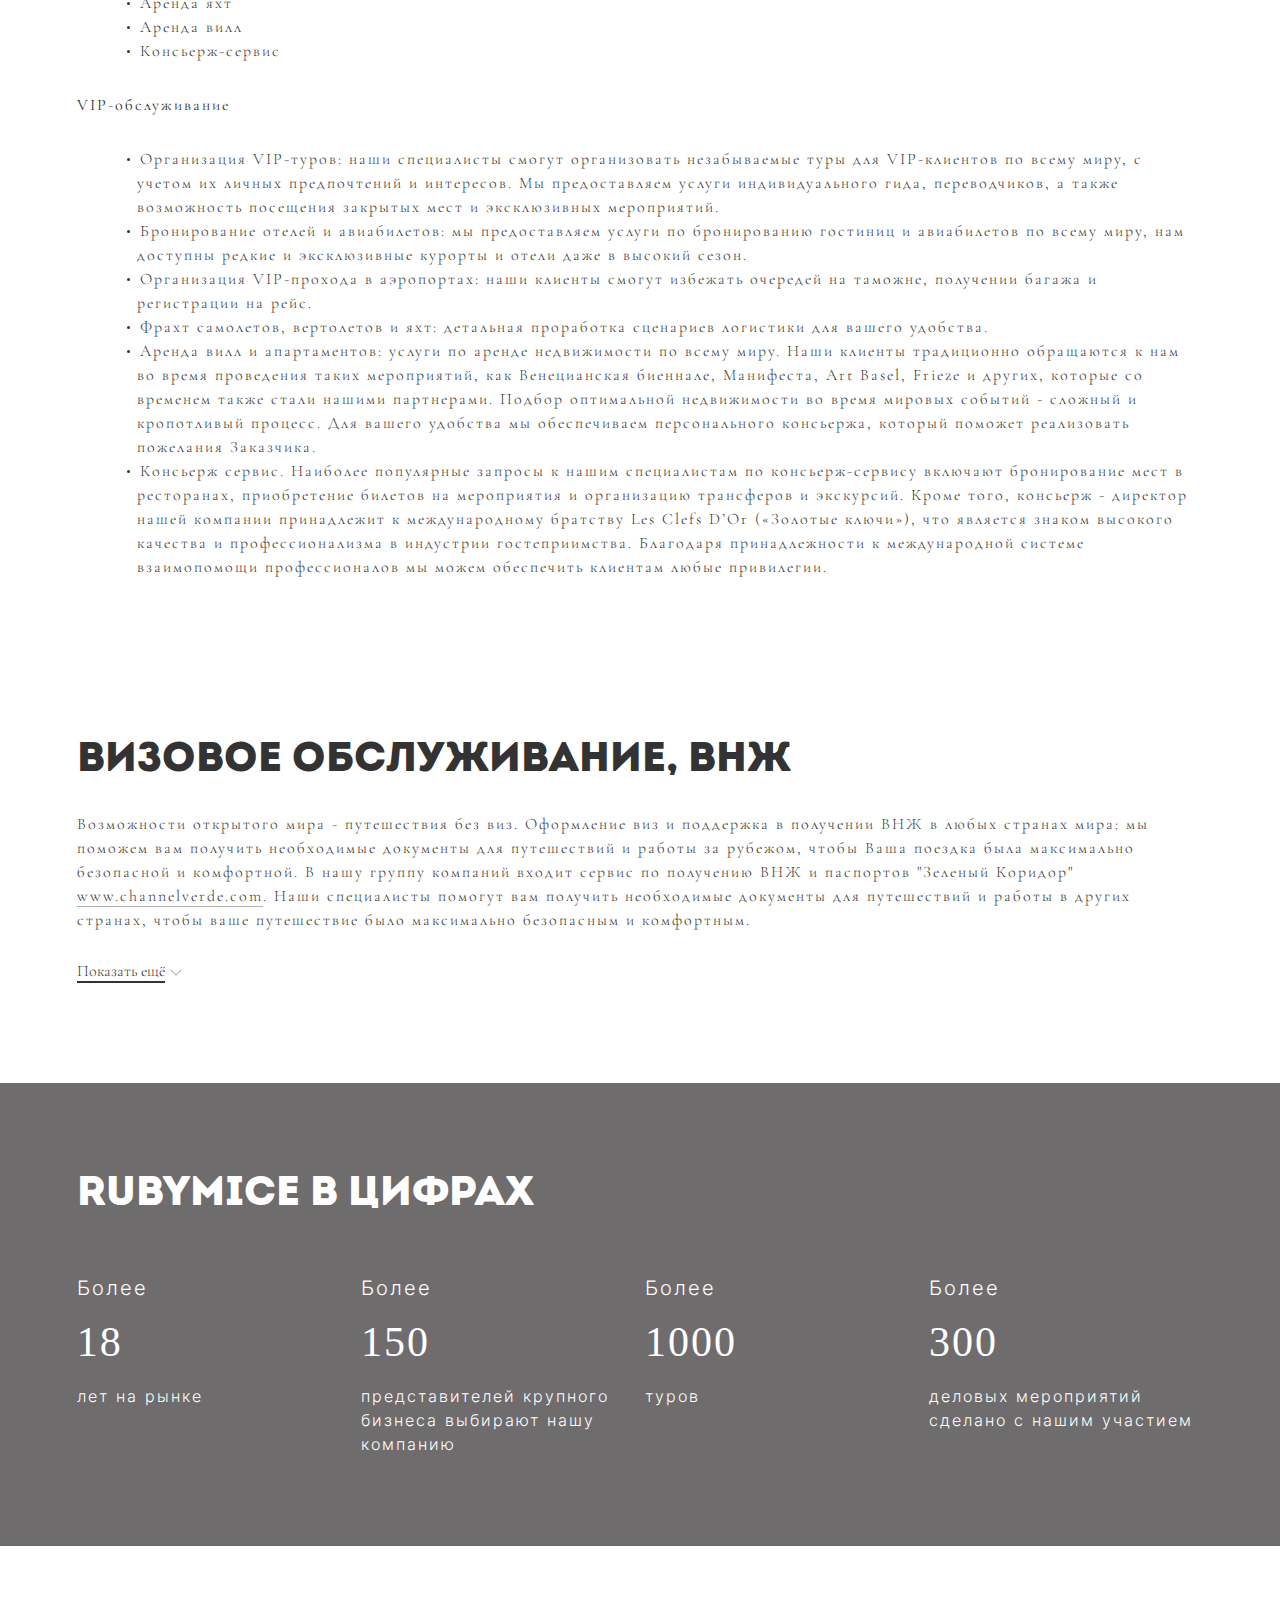
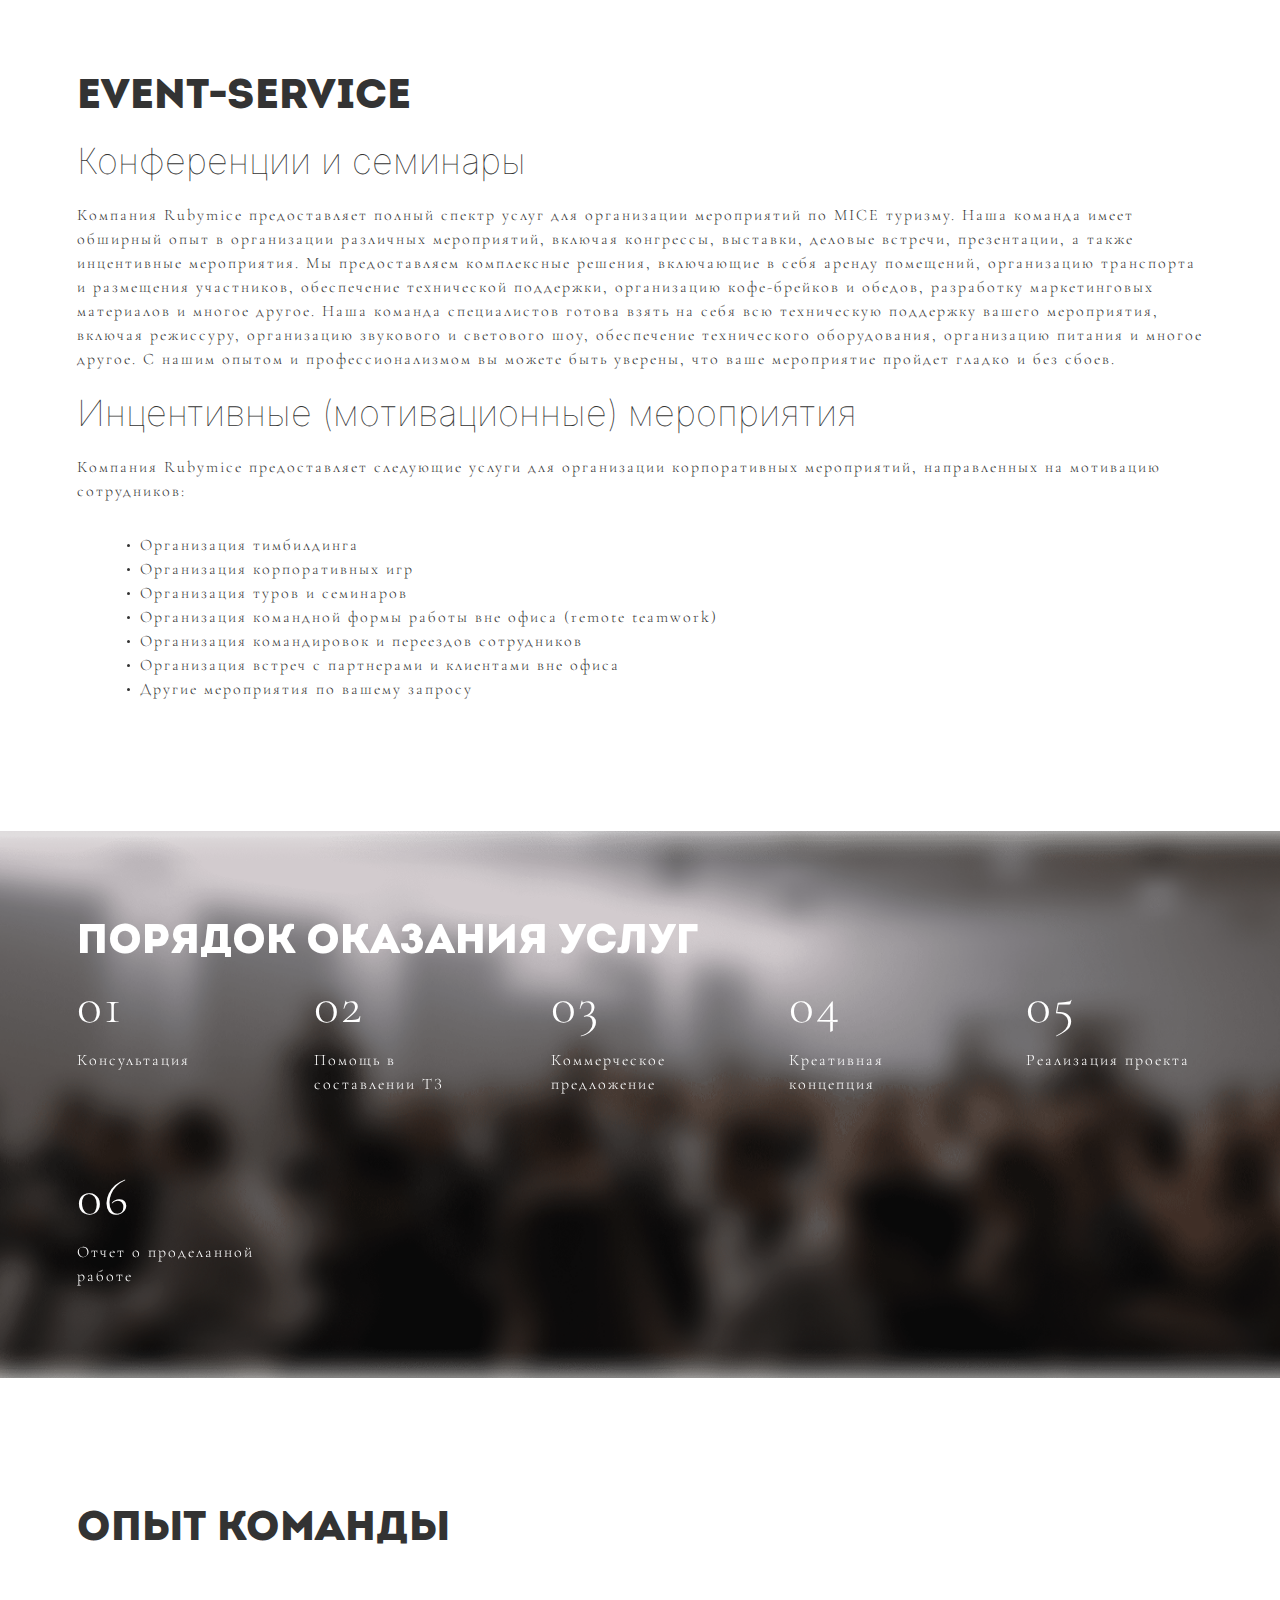
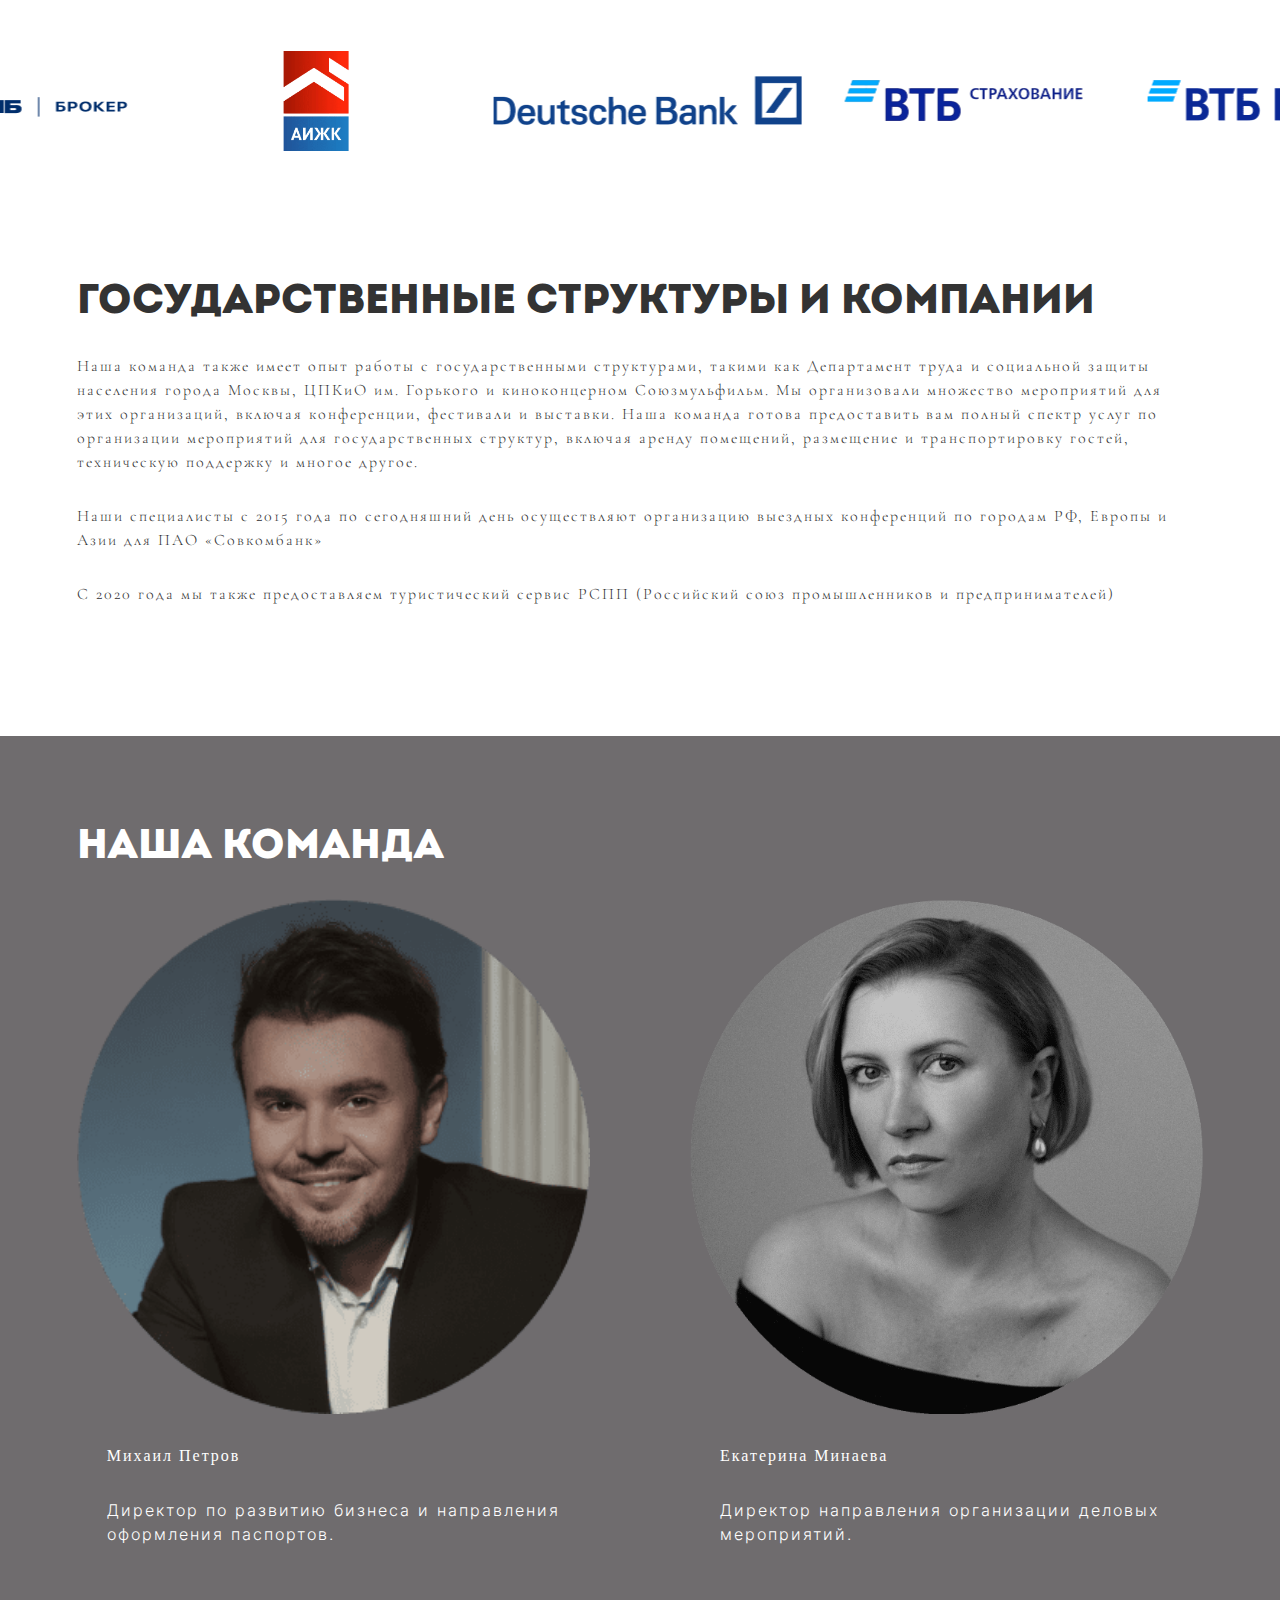
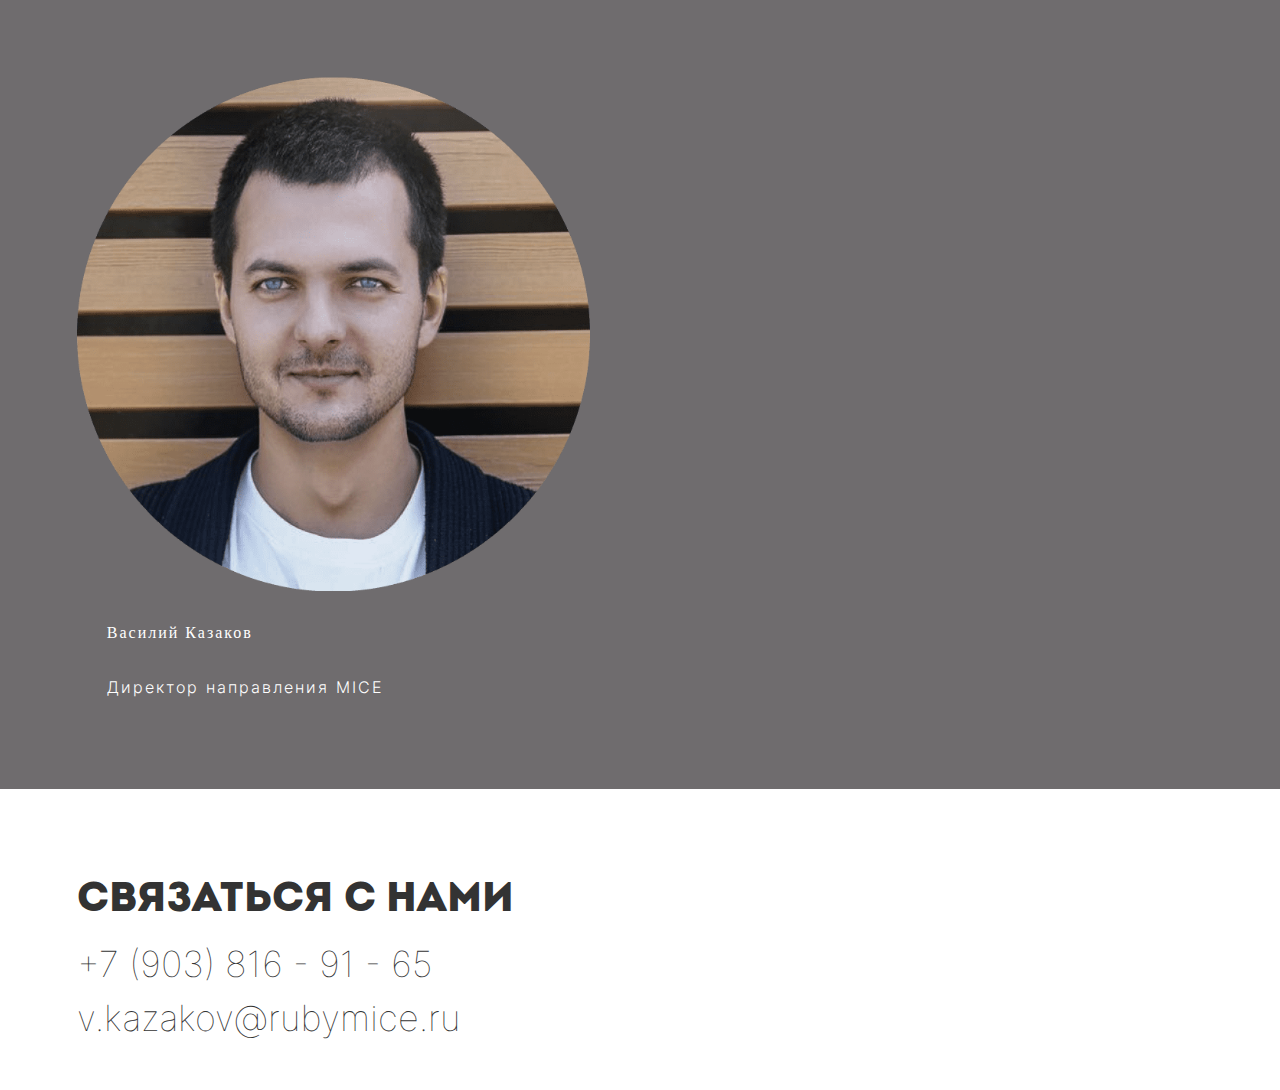
==== commit 023727c4: "refactor: правки в текстах по ВНЖ и в event-service" ====
--- a/index.html
+++ b/index.html
@@ -142,17 +142,17 @@
         </section>
         <section class="visa" id="visa">
           <h2>Визовое обслуживание, внж</h2>
-          <p>Возможности открытого мира - путешествия без виз. Оформление виз и поддержка в получении ВНЖ в любых странах мира: мы поможем вам получить необходимые документы для путешествий и работы за рубежом, чтобы ваше путешествие было максимально безопасным и комфортным. В нашу группу компаний входит сервис по получению ВНЖ и паспортов "Зеленый Коридор" <a href="https://www.channelverde.com" target="_blank">www.channelverde.com</a>. Наши специалисты помогут вам получить необходимые документы для путешествий и работы в других странах, чтобы ваше путешествие было максимально безопасным и комфортным.</p>
+          <p>Возможности открытого мира - путешествия без виз. Оформление виз и поддержка в получении ВНЖ в любых странах мира: мы поможем вам получить необходимые документы для путешествий и работы за рубежом, чтобы Ваша поездка была максимально безопасной и комфортной. В нашу группу компаний входит сервис по получению ВНЖ и паспортов "Зеленый Коридор" <a href="https://www.channelverde.com" target="_blank">www.channelverde.com</a>. Наши специалисты помогут вам получить необходимые документы для путешествий и работы в других странах, чтобы ваше путешествие было максимально безопасным и комфортным.</p>
           <section class="show-more">
             <div class="show-more__item">
               <button class="show-more__button" type="button">Показать ещё</button>
               <div class="show-more__content">
                 <p>Наиболее популярные направления для оформления виз включают:</p>
                 <ul>
-                  <li>Великобританию: мы поможем с оформлением визы на краткосрочное или долгосрочное пребывание в Великобритании, включая туристические и бизнес-визы, а также визы на учебу и работу.</li>
-                  <li>Страны Шенгенской зоны: мы поможем вам оформить визы для путешествий в страны Шенгена, включая Германию, Францию, Италию и другие, а также визы на учебу и работу.</li>
-                  <li>ОАЭ: мы поможем вам получить визу на краткосрочное или долгосрочное пребывание в ОАЭ, включая туристические и бизнес-визы, а также визы на учебу и работу.</li>
-                  <li>Страны Латинской Америки: мы предоставляем помощь в оформлении виз для стран Латинской Америки, включая Бразилию, Аргентину, Мексику и другие.</li>
+                  <li>Великобританию: мы поможем с оформлением визы на краткосрочное или долгосрочное пребывание в Объединенном Королевстве, включая туристические, учебные и бизнес-визы.</li>
+                  <li>Страны Шенгенской зоны: мы поможем вам оформить визы для путешествий в страны ЕС, включая Германию, Францию, Испанию Италию и другие.</li>
+                  <li>ОАЭ: получение визу на долгосрочное пребывание в ОАЭ, включая инвестиционные и бизнес-визы.</li>
+                  <li>Страны Латинской Америки - наиболее популярное сегодня направление для получения вида на жительство и второго гражданства для россиян: мы предоставляем помощь в оформлении ВНЖ для стран Латинской Америки, включая Аргентину, Мексику, Парагвай, Уругвай, Бразилию и другие.</li>
                   <li>Другие страны: мы также поможем вам получить визы для других стран мира, в зависимости от ваших потребностей и запросов.</li>
                 </ul>
               </div>
@@ -187,7 +187,7 @@
         <section class="event-service" id="event-service">
           <h2>Event-service</h2>
           <p class="subtitle">Конференции и семинары</p>
-          <p>Компания Rubymice предоставляет полный спектр услуг для организации мероприятий по MICE туризму. Наша команда имеет обширный опыт в организации различных мероприятий, включая конгрессы, выставки, деловые встречи, встречи и презентации, а также инцентивные мероприятия. Мы предоставляем комплексные решения, включающие в себя аренду помещений, организацию транспорта и размещения участников, обеспечение технической поддержки, организацию кофе-брейков и обедов, разработку маркетинговых материалов и многое другое. Наша команда специалистов готова взять на себя всю техническую поддержку вашего мероприятия, включая режиссуру, организацию звукового и светового шоу, обеспечение технического оборудования, организацию питания и многое другое. С нашим опытом и профессионализмом вы можете быть уверены, что ваше мероприятие пройдет гладко и без сбоев.</p>
+          <p>Компания Rubymice предоставляет полный спектр услуг для организации мероприятий по MICE туризму. Наша команда имеет обширный опыт в организации различных мероприятий, включая конгрессы, выставки, деловые встречи, презентации, а также инцентивные мероприятия. Мы предоставляем комплексные решения, включающие в себя аренду помещений, организацию транспорта и размещения участников, обеспечение технической поддержки, организацию кофе-брейков и обедов, разработку маркетинговых материалов и многое другое. Наша команда специалистов готова взять на себя всю техническую поддержку вашего мероприятия, включая режиссуру, организацию звукового и светового шоу, обеспечение технического оборудования, организацию питания и многое другое. С нашим опытом и профессионализмом вы можете быть уверены, что ваше мероприятие пройдет гладко и без сбоев.</p>
           <p class="subtitle">Инцентивные (мотивационные) мероприятия</p>
           <p>Компания Rubymice предоставляет следующие услуги для организации корпоративных мероприятий, направленных на мотивацию сотрудников:</p>
           <ul>
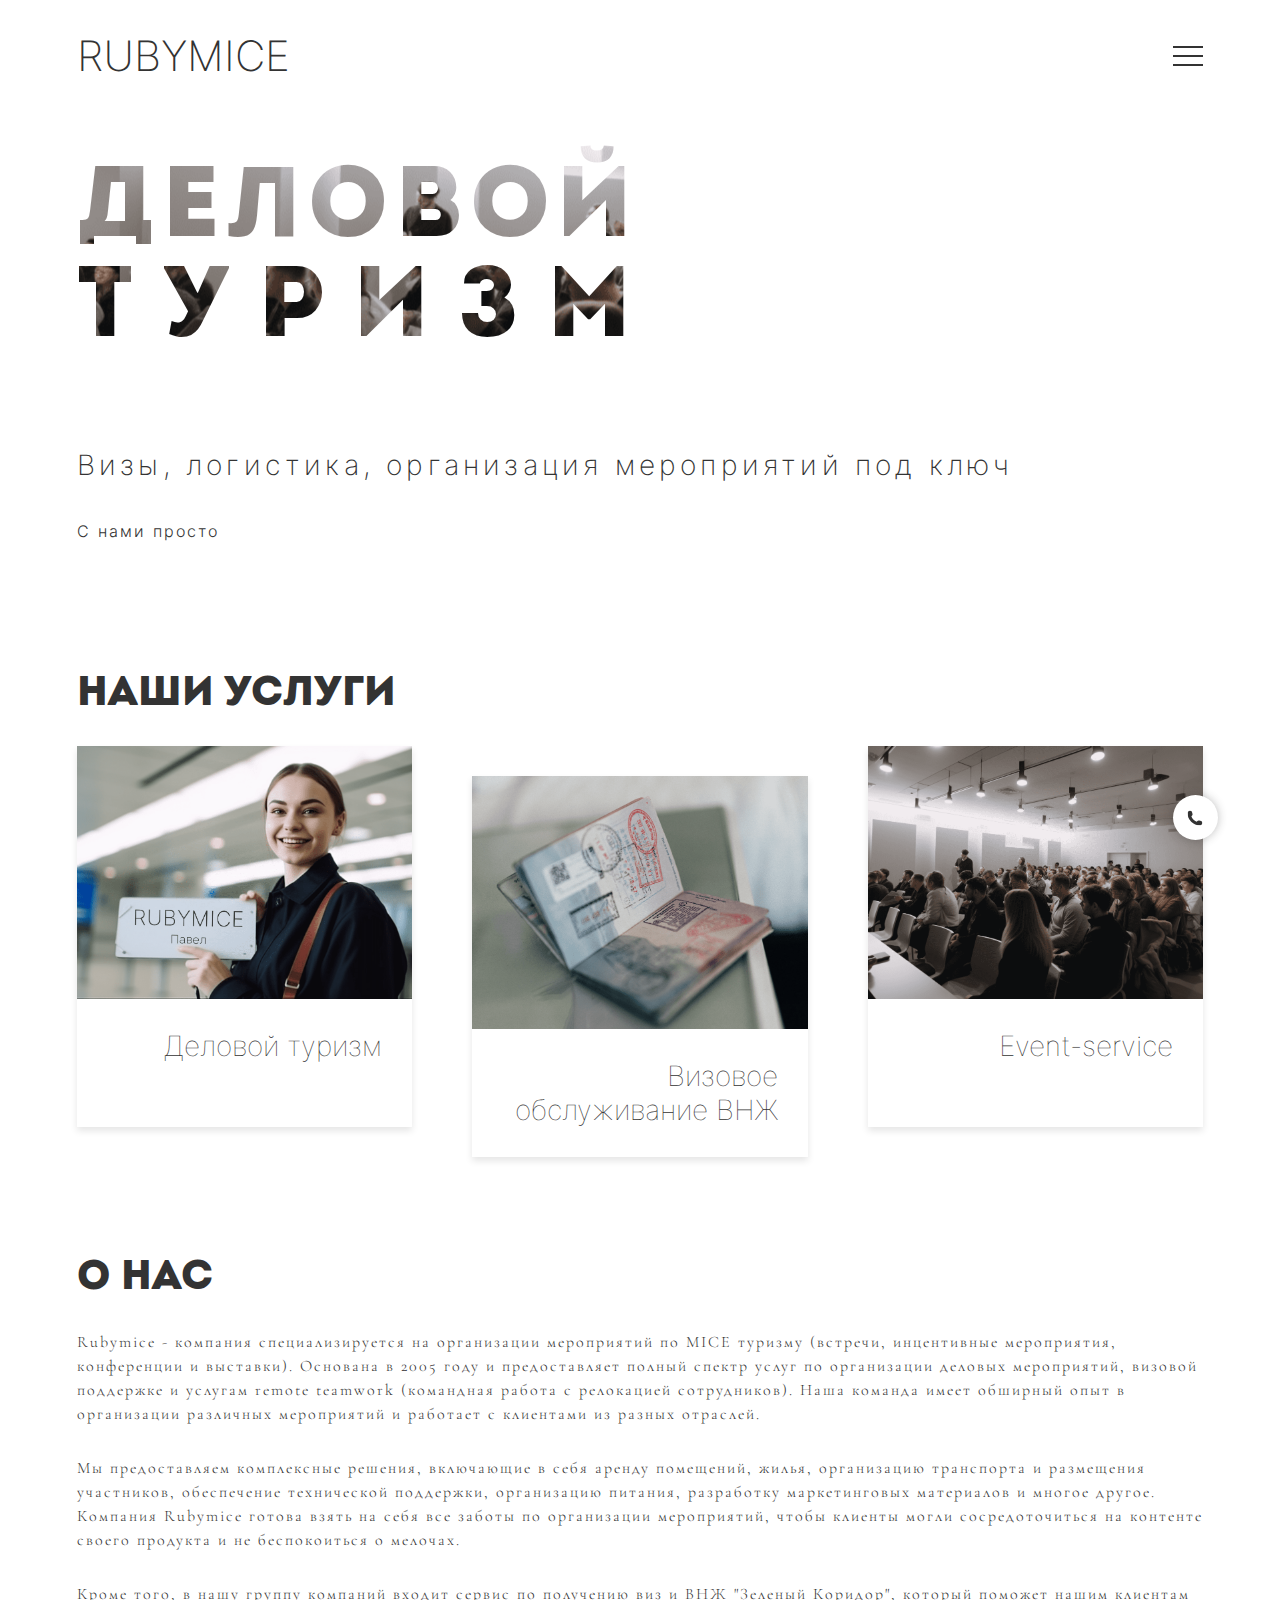
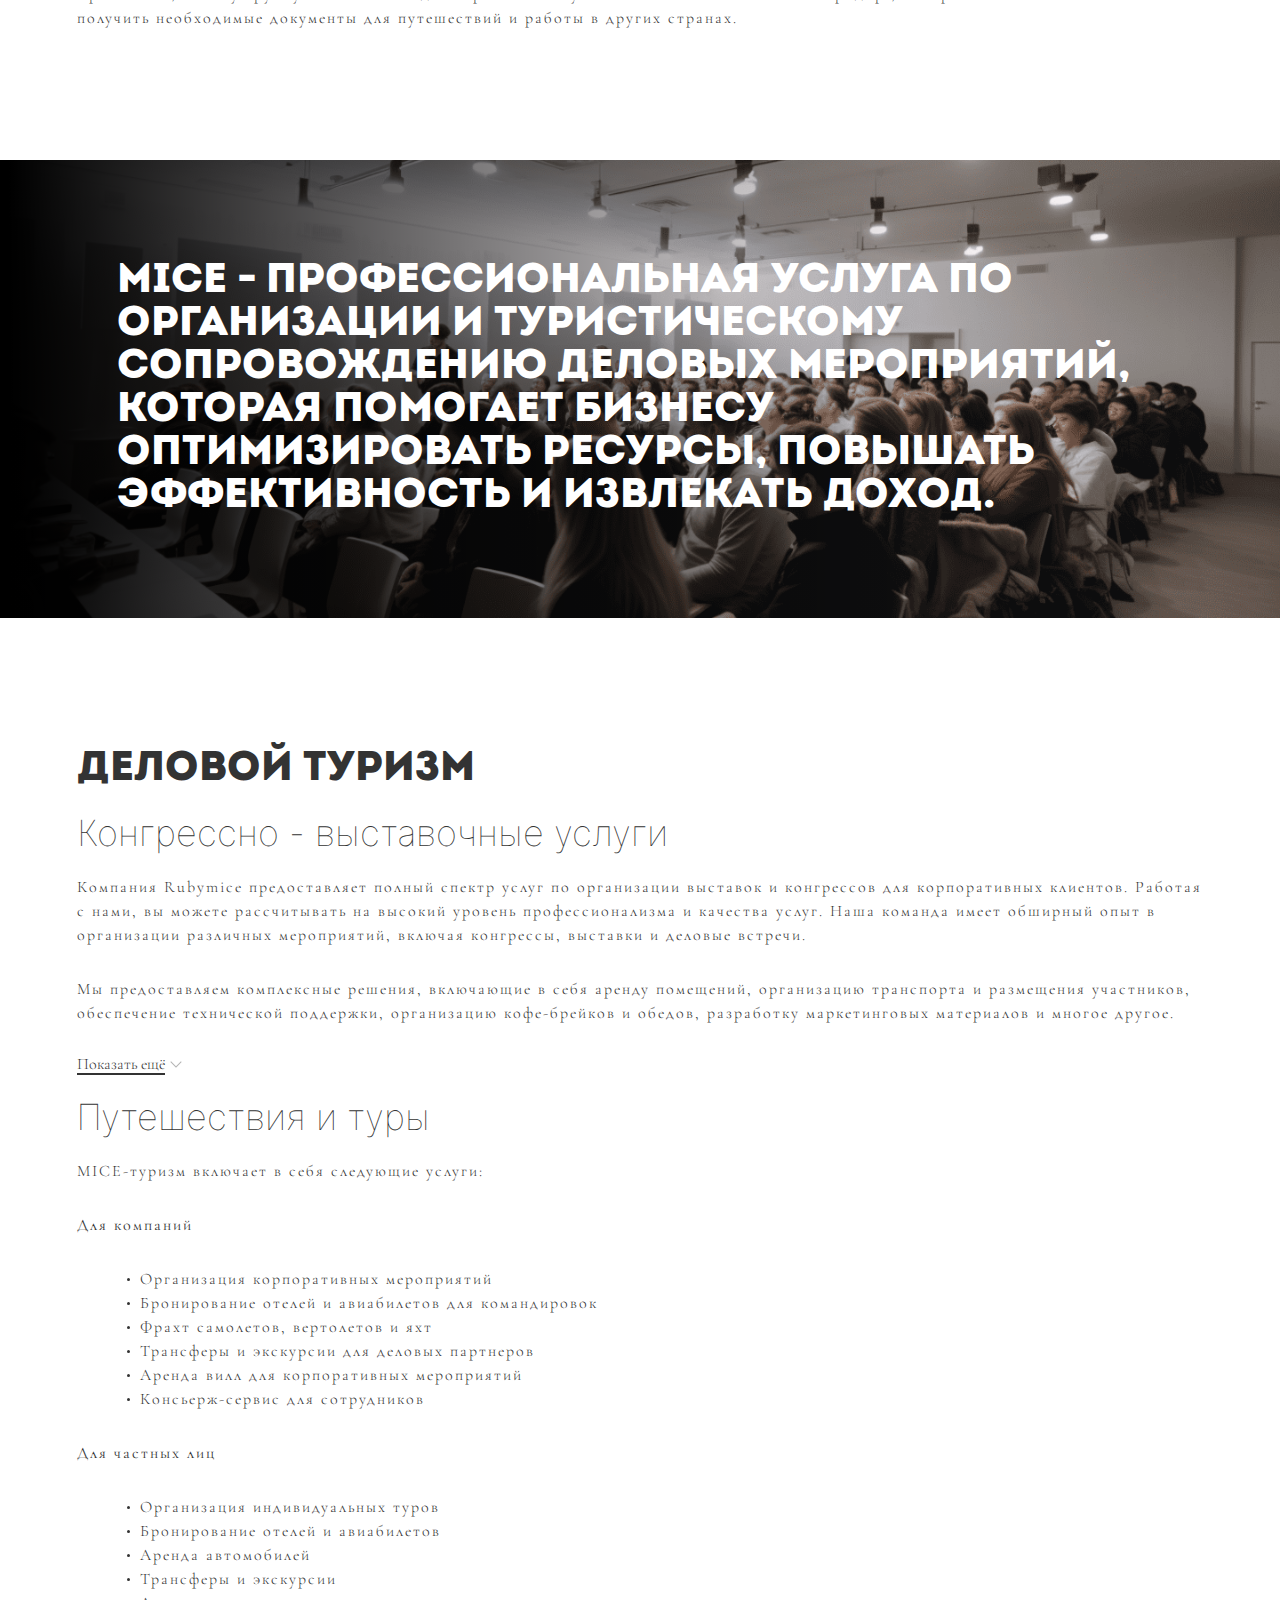
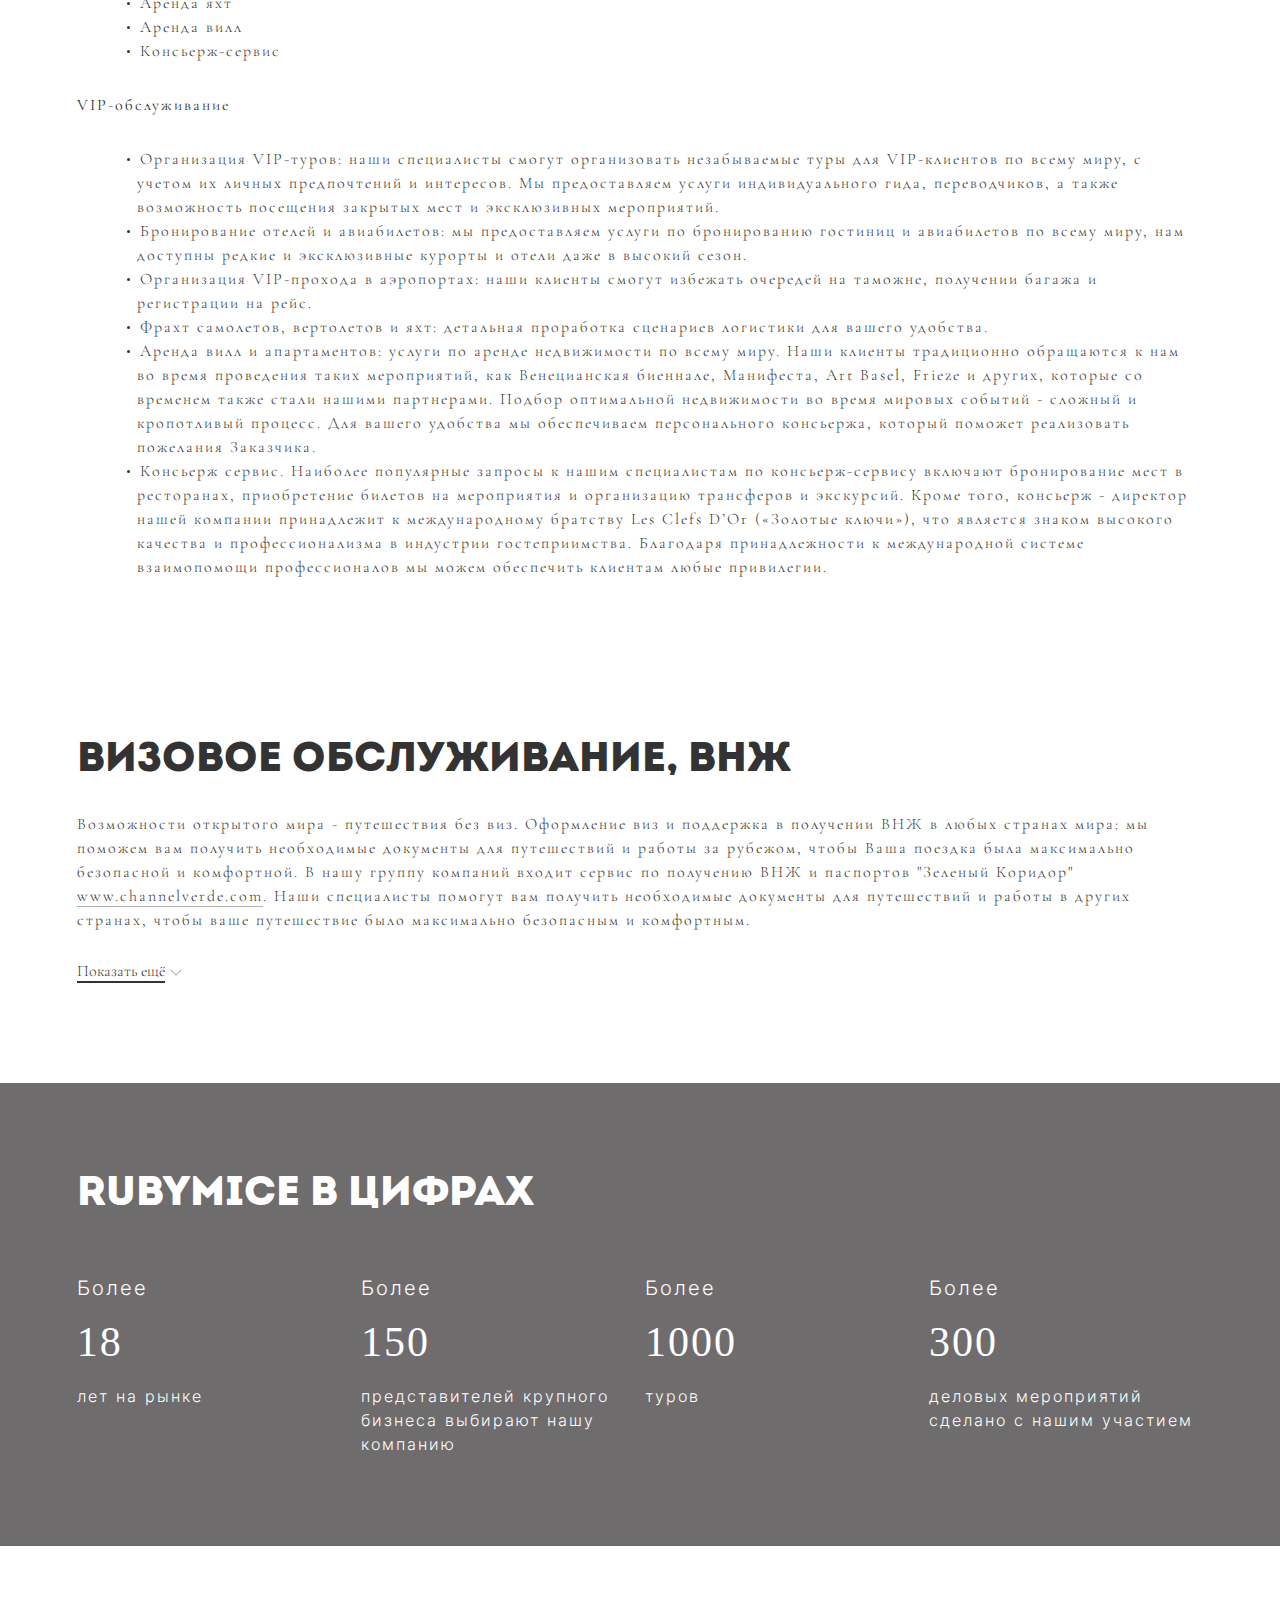
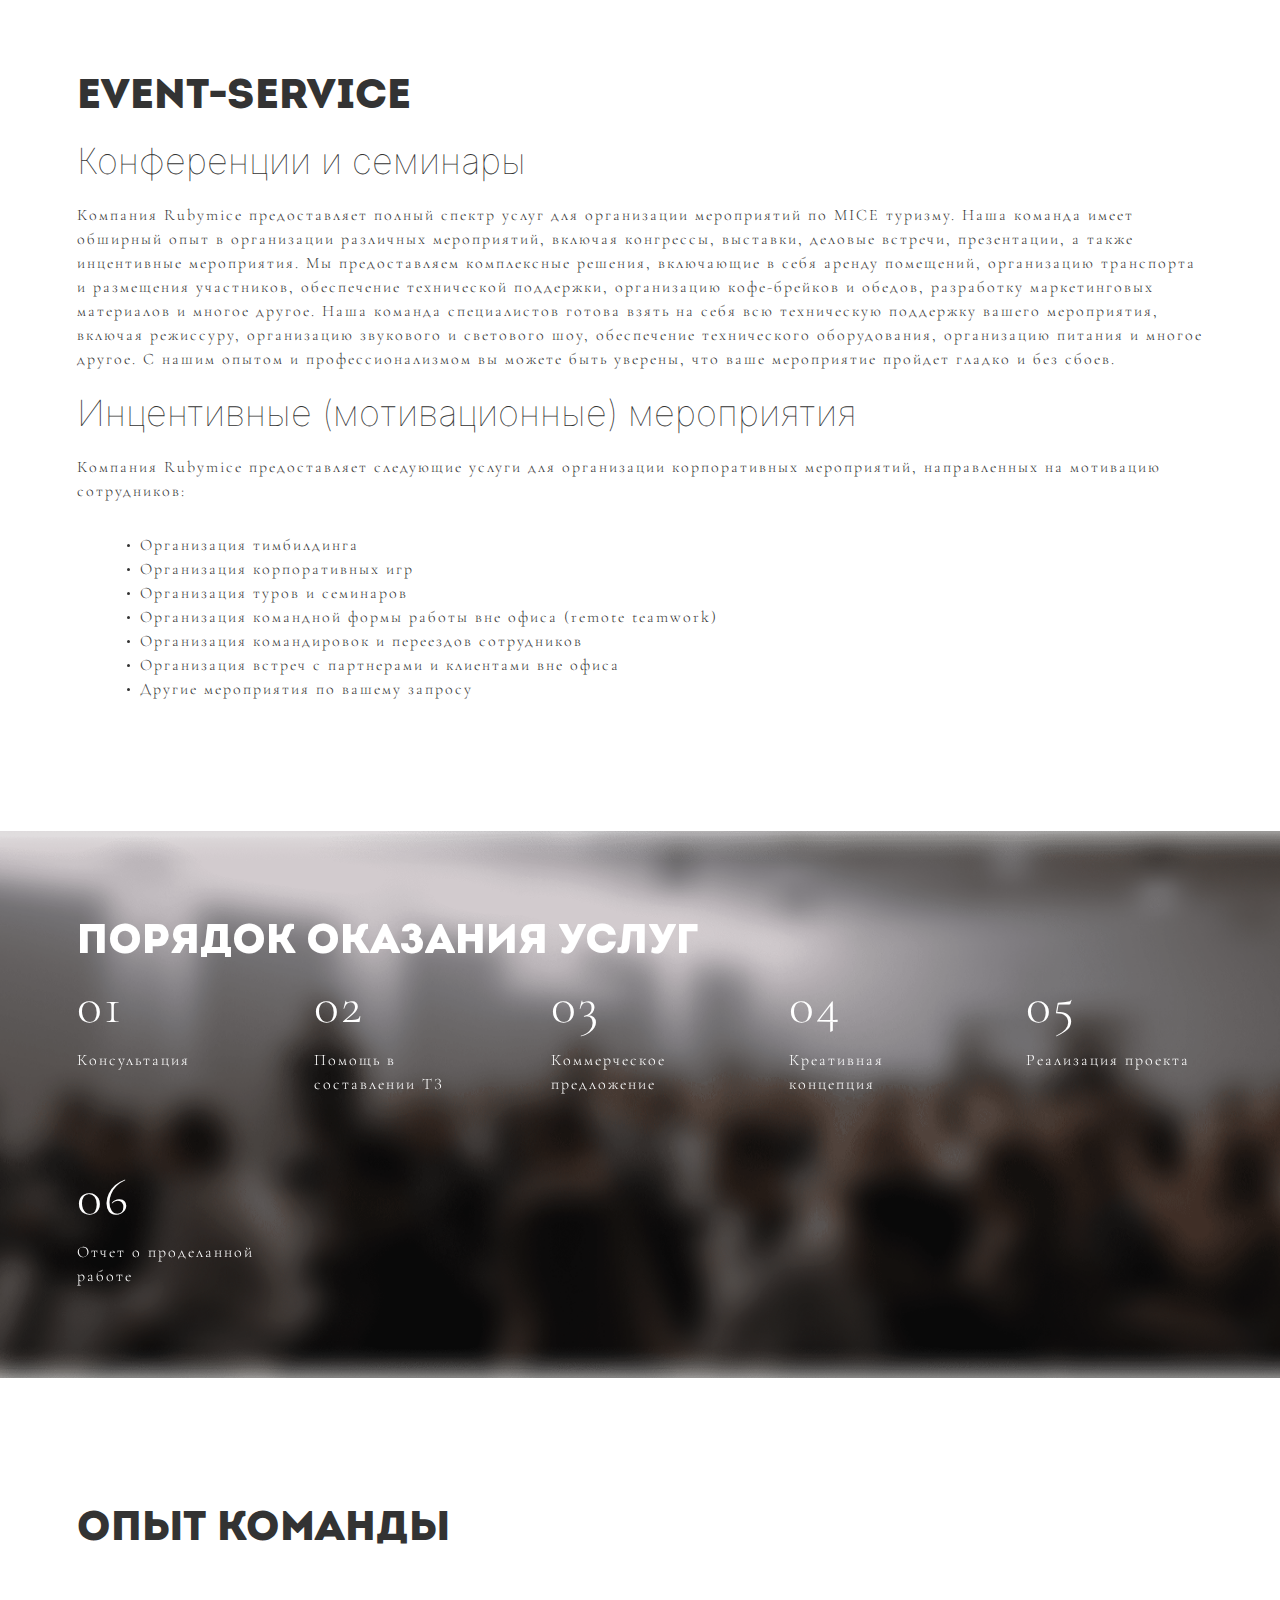
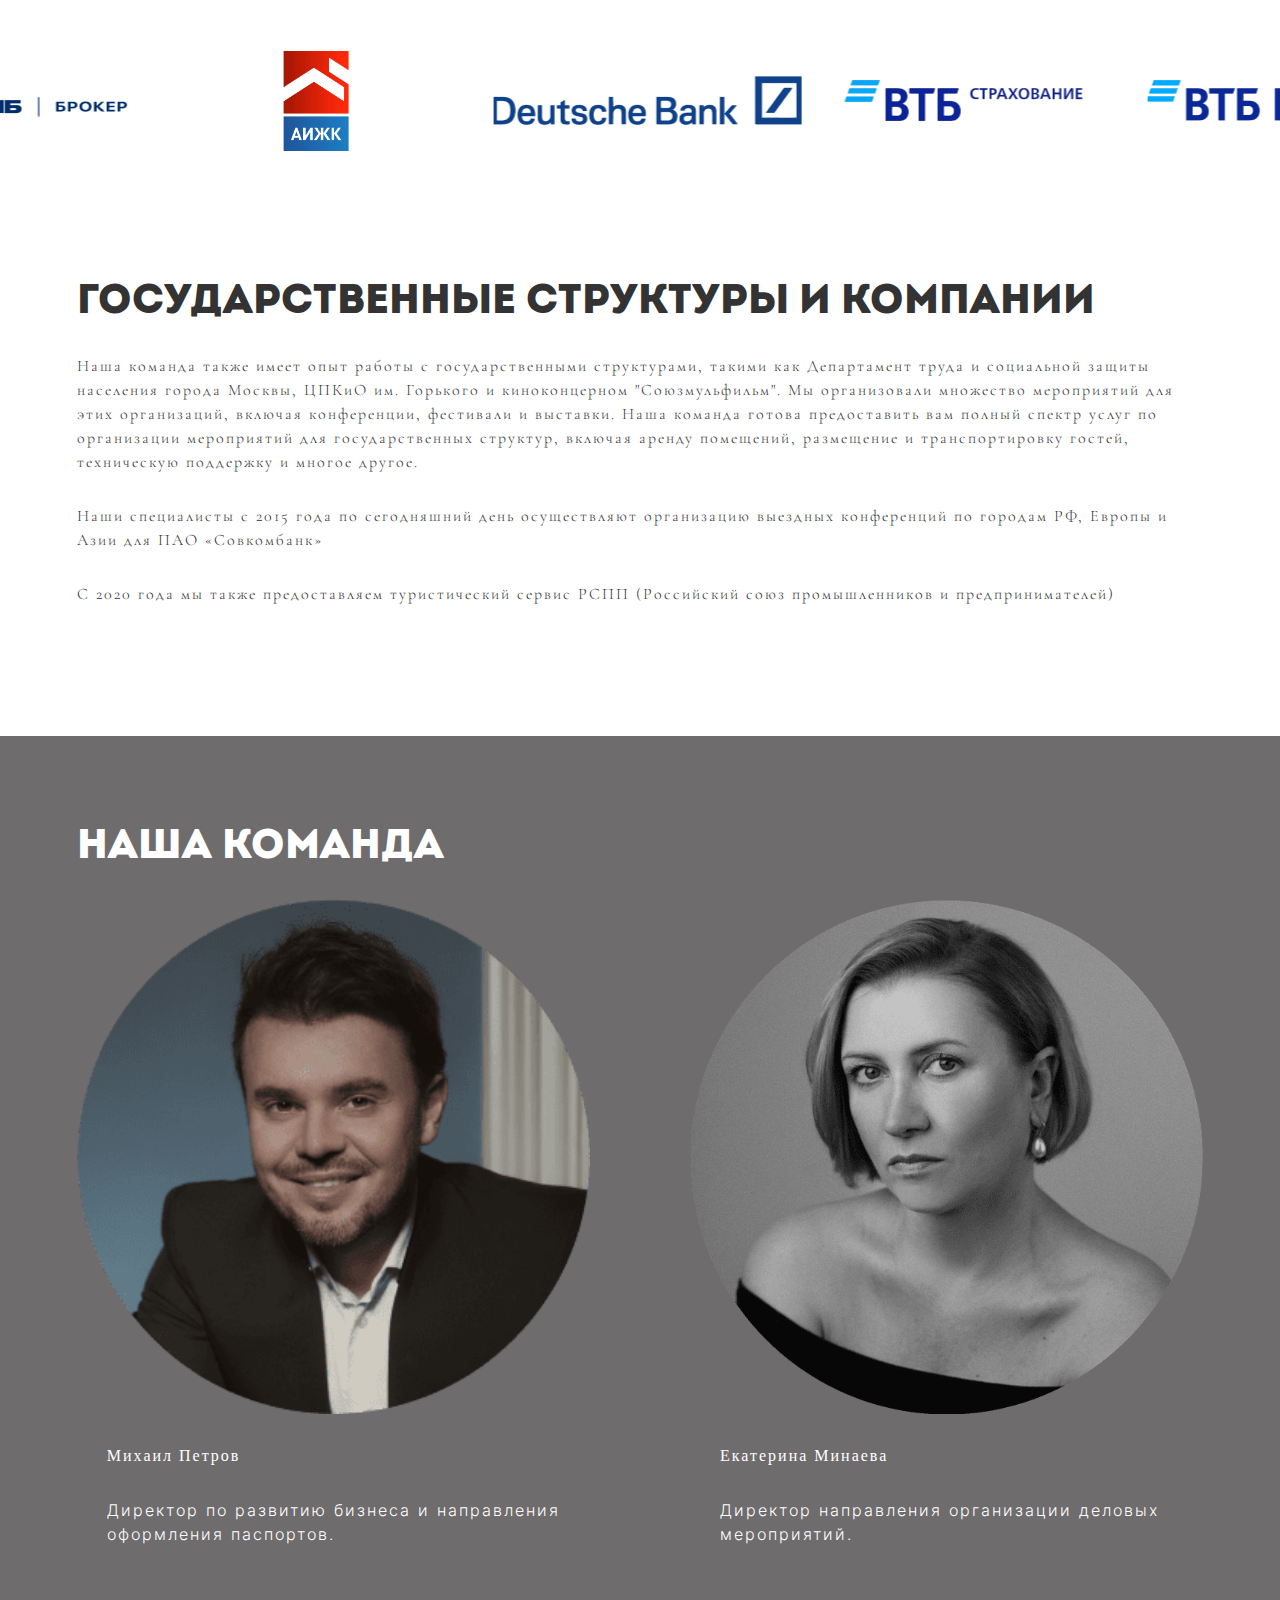
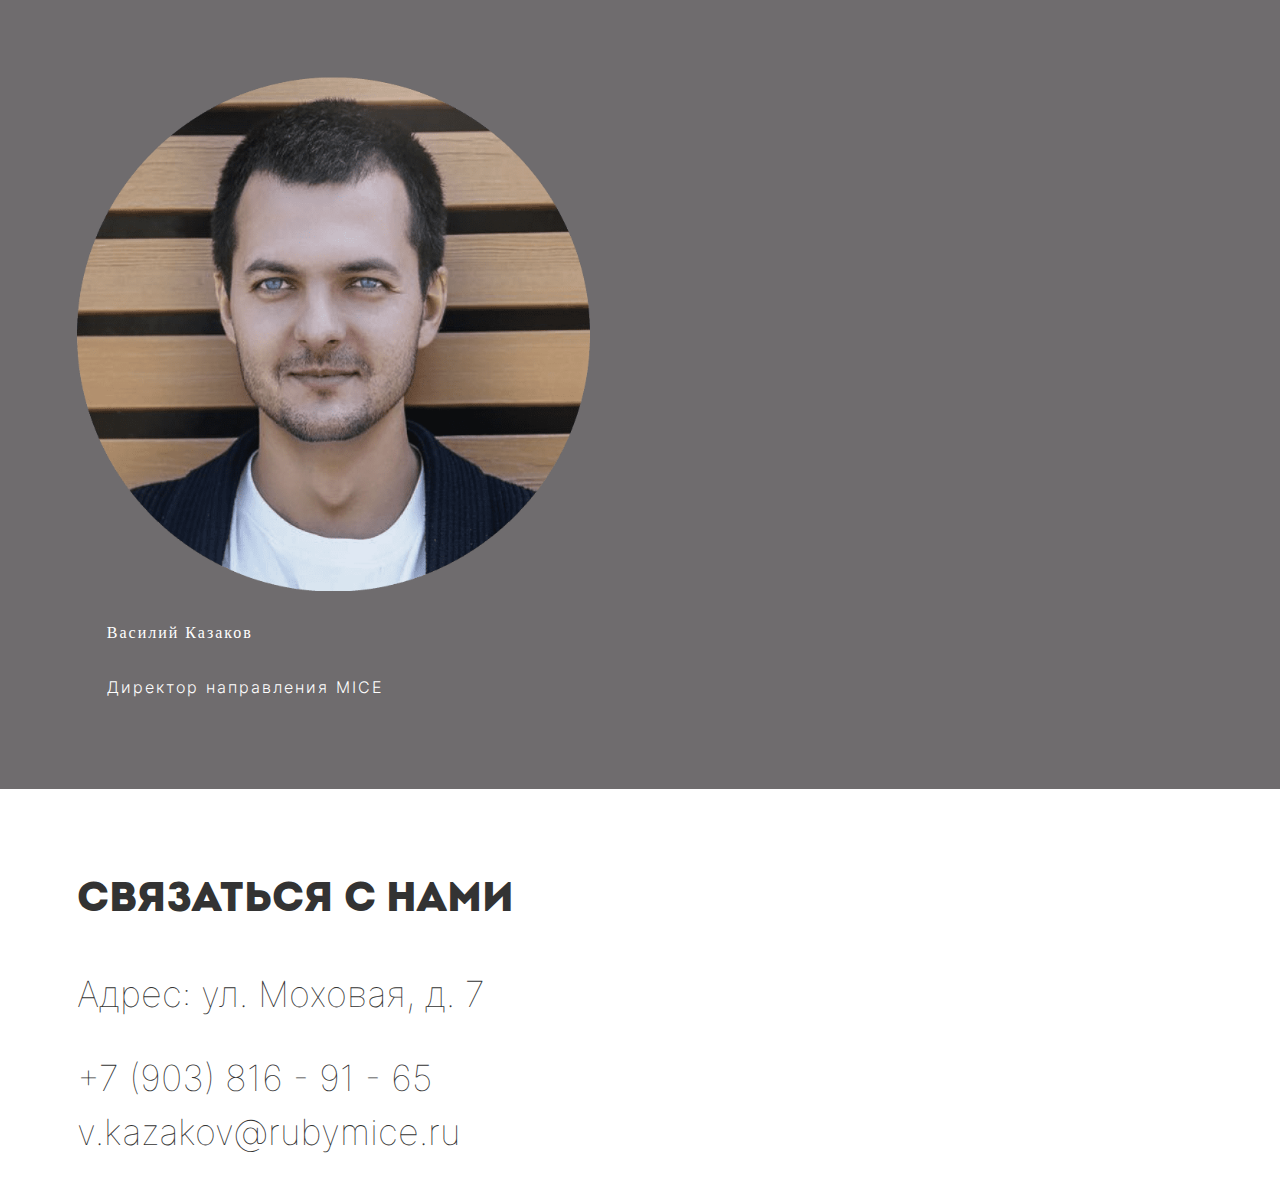
==== commit f2970ade: "refactor: кавычки в компании из гос структур, добавление адреса в контакты футера" ====
--- a/index.html
+++ b/index.html
@@ -246,7 +246,7 @@
         </section>
         <section class="structures">
           <h4>Государственные структуры и компании</h4>
-          <p>Наша команда также имеет опыт работы с государственными структурами, такими как Департамент труда и социальной защиты населения города Москвы, ЦПКиО им. Горького и киноконцерном Союзмульфильм. Мы организовали множество мероприятий для этих организаций, включая конференции, фестивали и выставки. Наша команда готова предоставить вам полный спектр услуг по организации мероприятий для государственных структур, включая аренду помещений, размещение и транспортировку гостей, техническую поддержку и многое другое.</p>
+          <p>Наша команда также имеет опыт работы с государственными структурами, такими как Департамент труда и социальной защиты населения города Москвы, ЦПКиО им. Горького и киноконцерном "Союзмульфильм". Мы организовали множество мероприятий для этих организаций, включая конференции, фестивали и выставки. Наша команда готова предоставить вам полный спектр услуг по организации мероприятий для государственных структур, включая аренду помещений, размещение и транспортировку гостей, техническую поддержку и многое другое.</p>
           <p>Наши специалисты с 2015 года по сегодняшний день осуществляют организацию выездных конференций по городам РФ, Европы и Азии для ПАО «Совкомбанк»</p>
           <p>С 2020 года мы также предоставляем туристический сервис РСПП (Российский союз промышленников и предпринимателей)</p>
         </section>
@@ -279,7 +279,9 @@
       </div>
       <footer class="footer">
         <h5>Связаться с нами</h5>
-        <div class="contacts"><a class="subtitle" href="https://wa.me/+79038169165" target="_blank">+7 (903) 816 - 91 - 65</a><a class="subtitle" href="mailto:v.kazakov@rubymice.ru">v.kazakov@rubymice.ru</a></div>
+        <div class="contacts">
+          <p class="subtitle">Адрес: ул. Моховая, д. 7</p><a class="subtitle" href="https://wa.me/+79038169165" target="_blank">+7 (903) 816 - 91 - 65</a><a class="subtitle" href="mailto:v.kazakov@rubymice.ru">v.kazakov@rubymice.ru</a>
+        </div>
       </footer>
       <div class="action-btns">
         <div class="action-btns__inner">
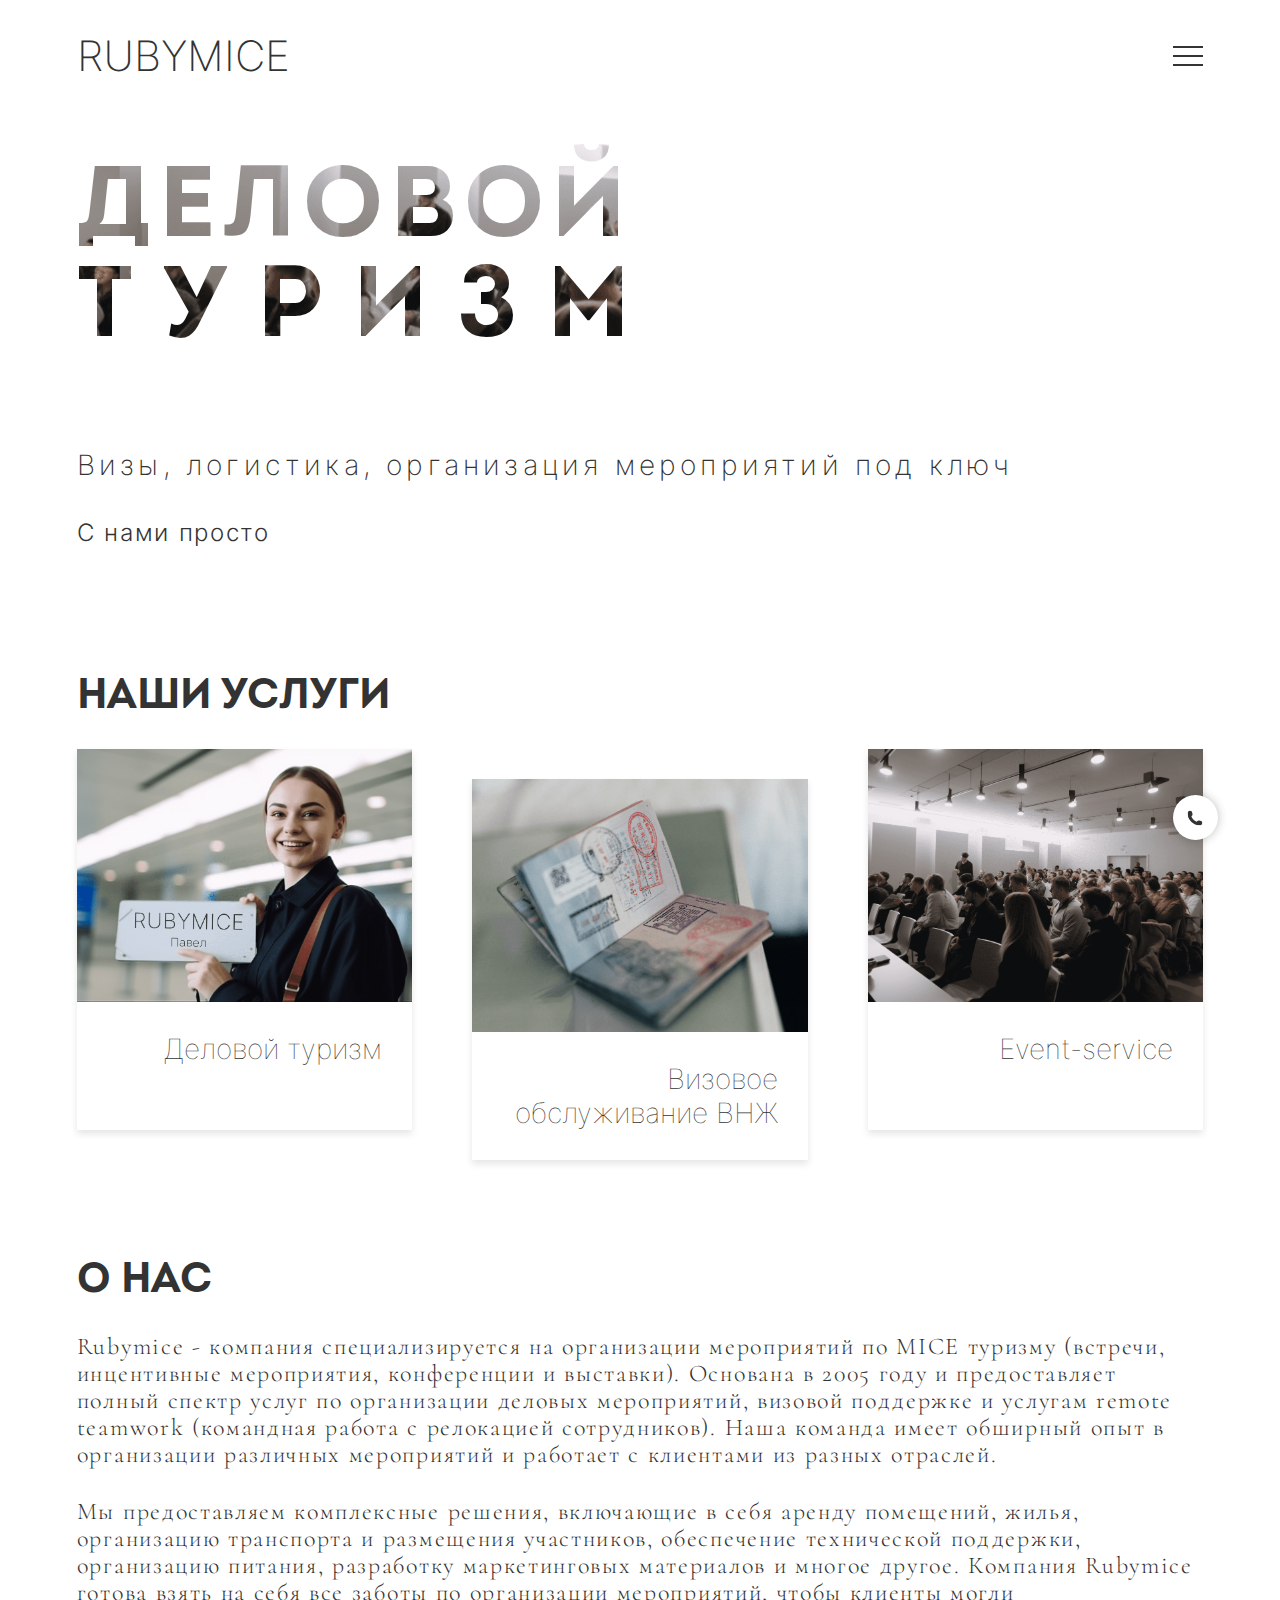
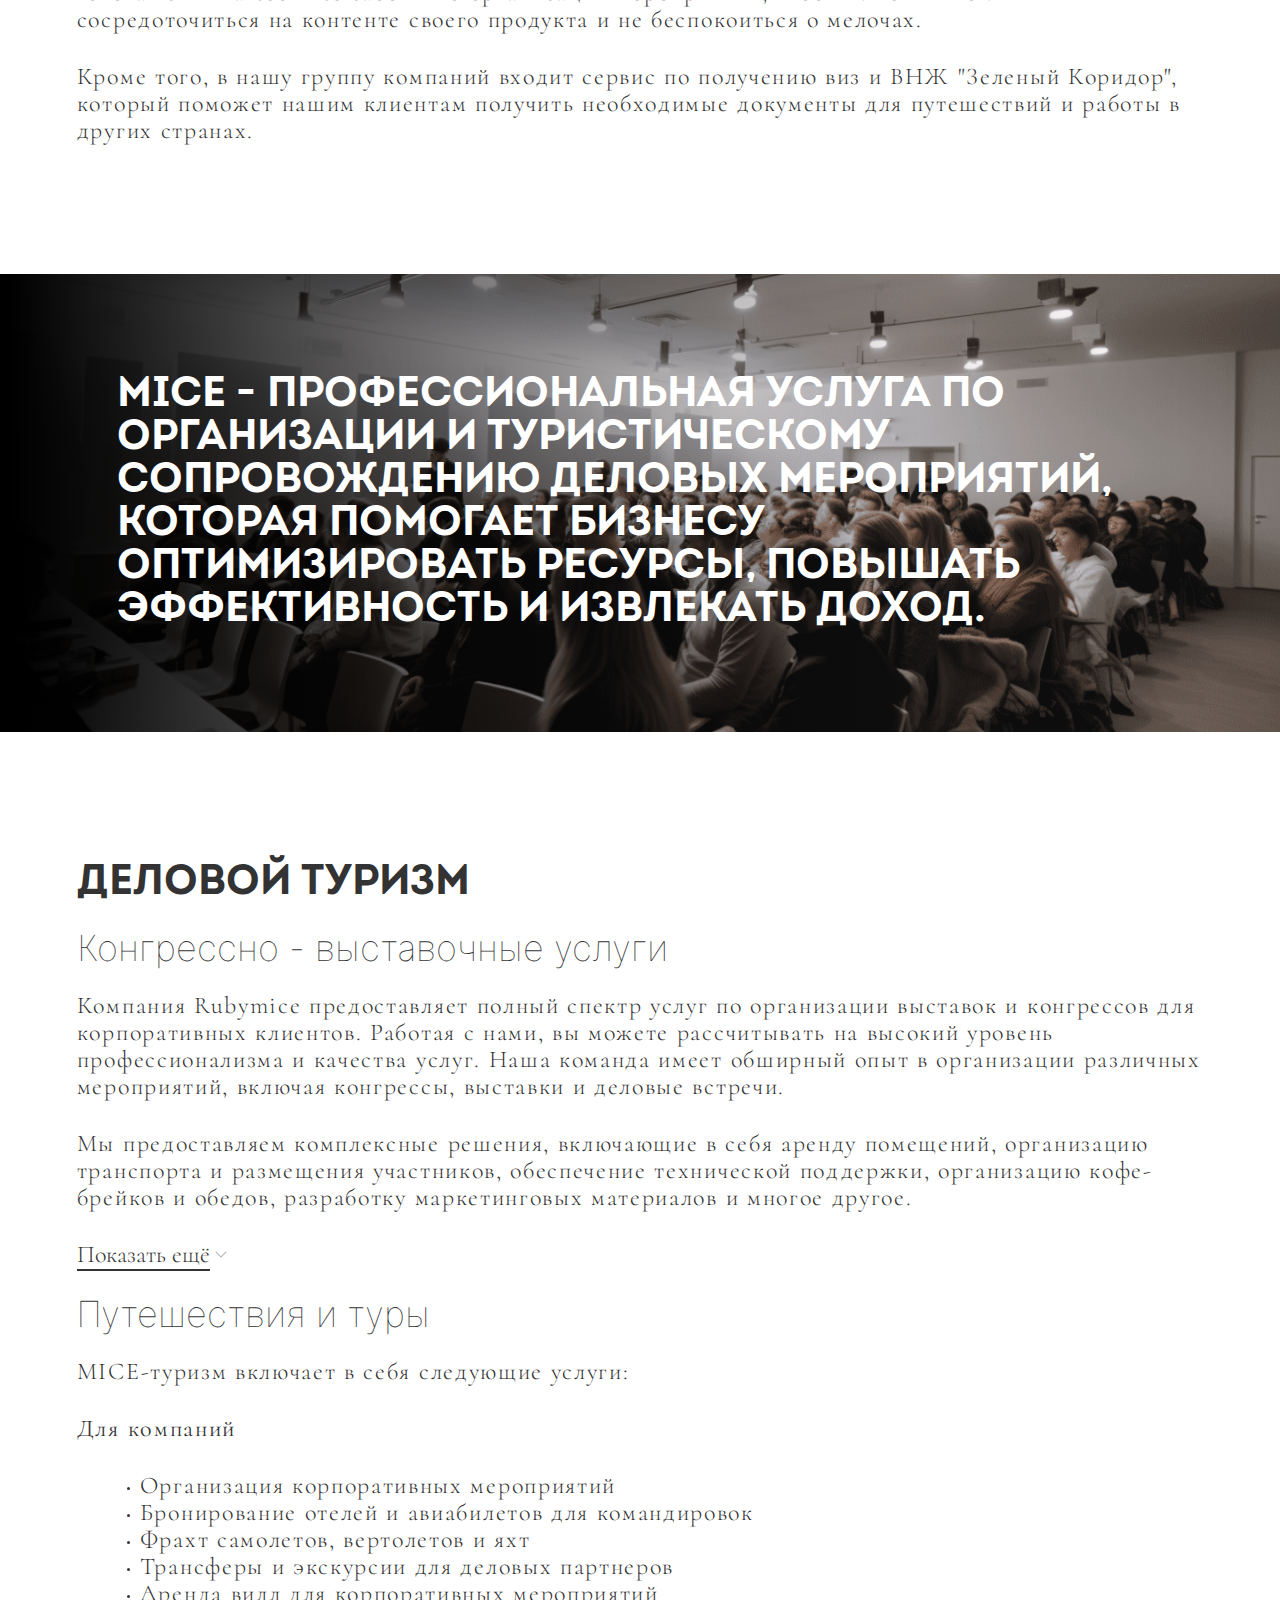
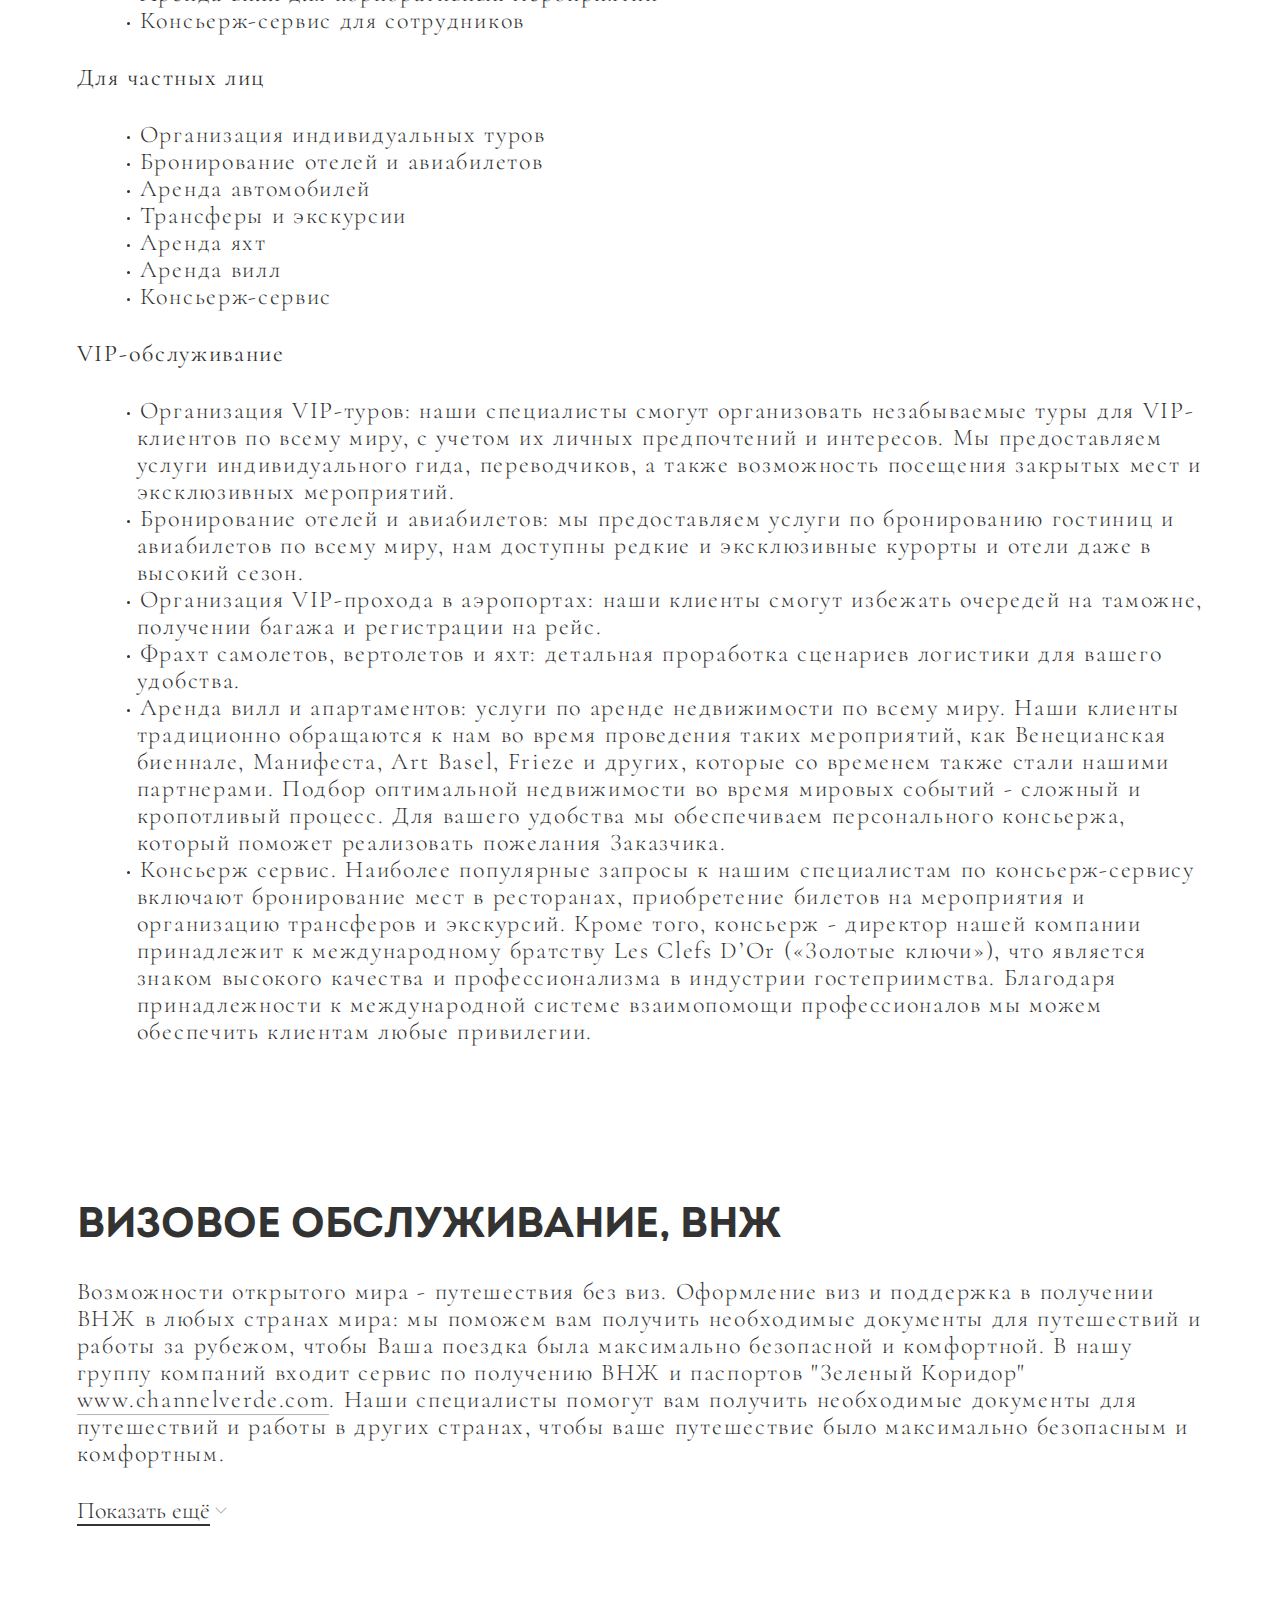
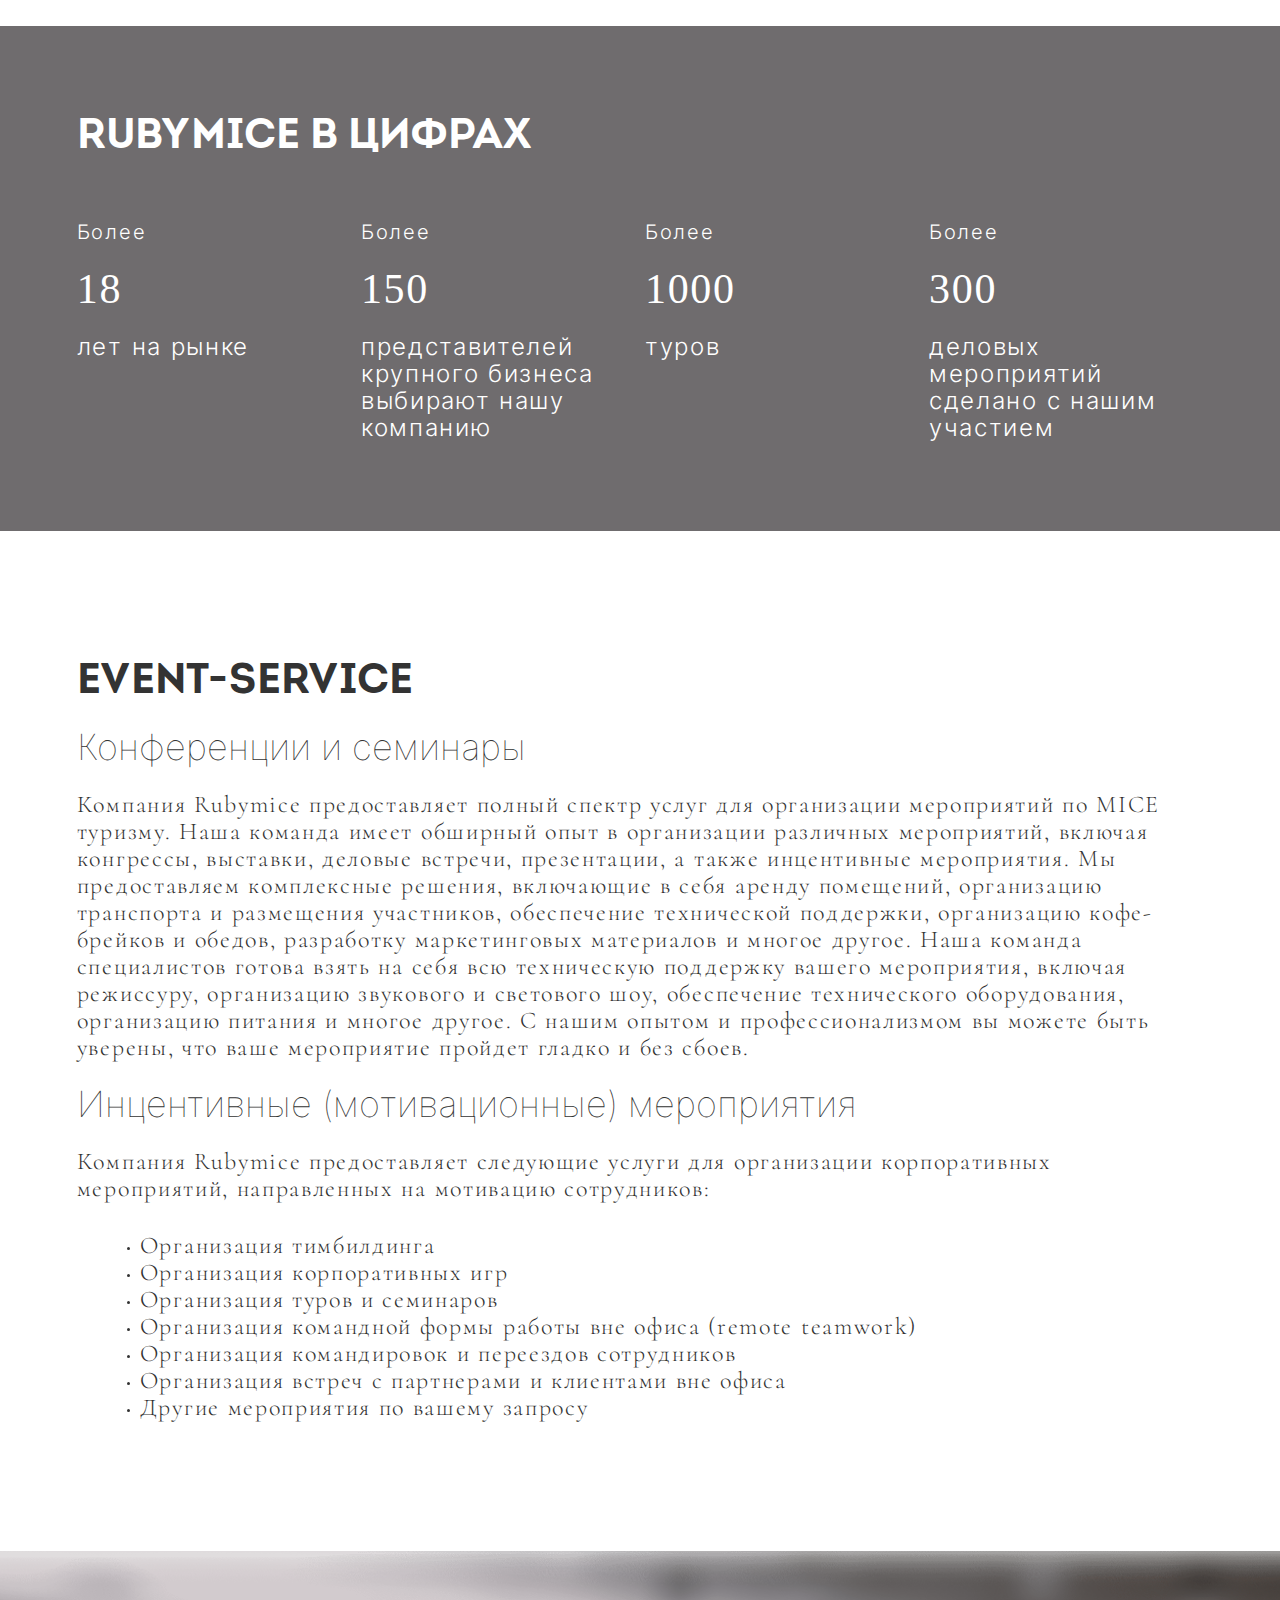
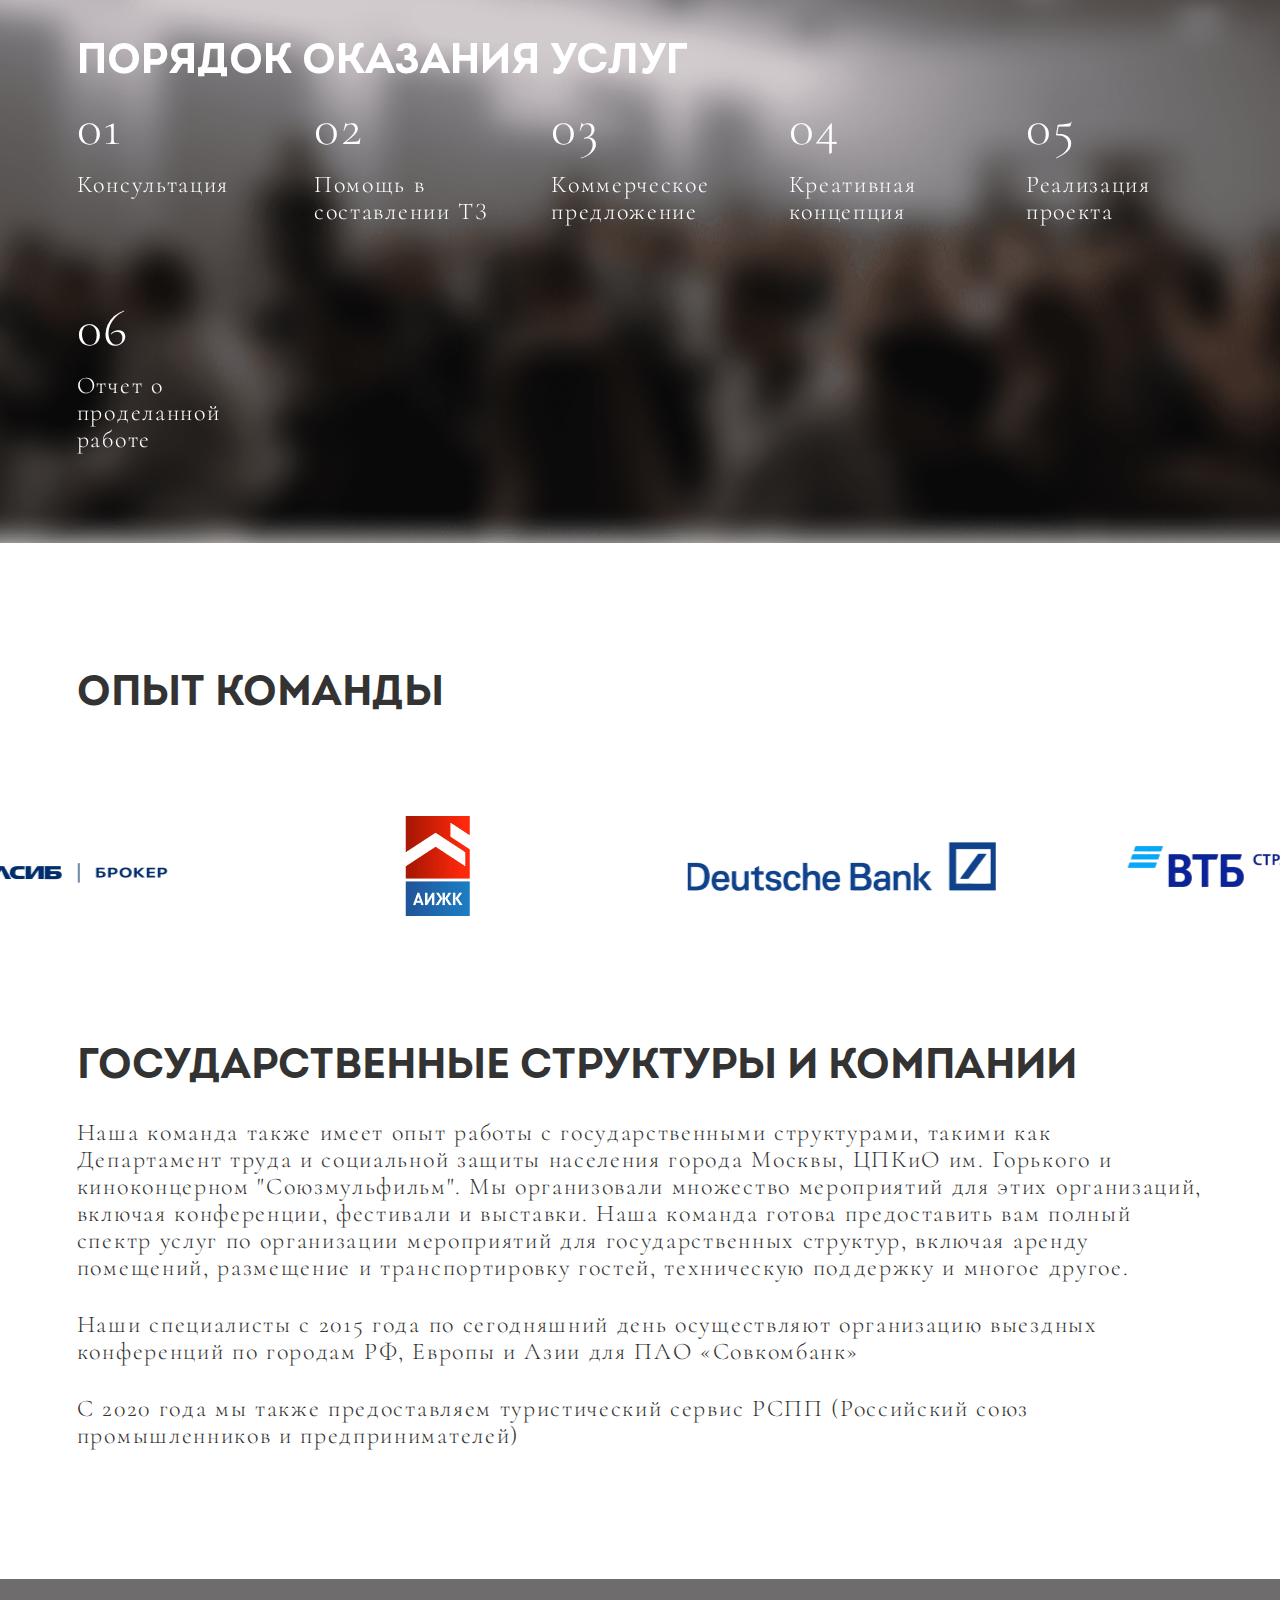
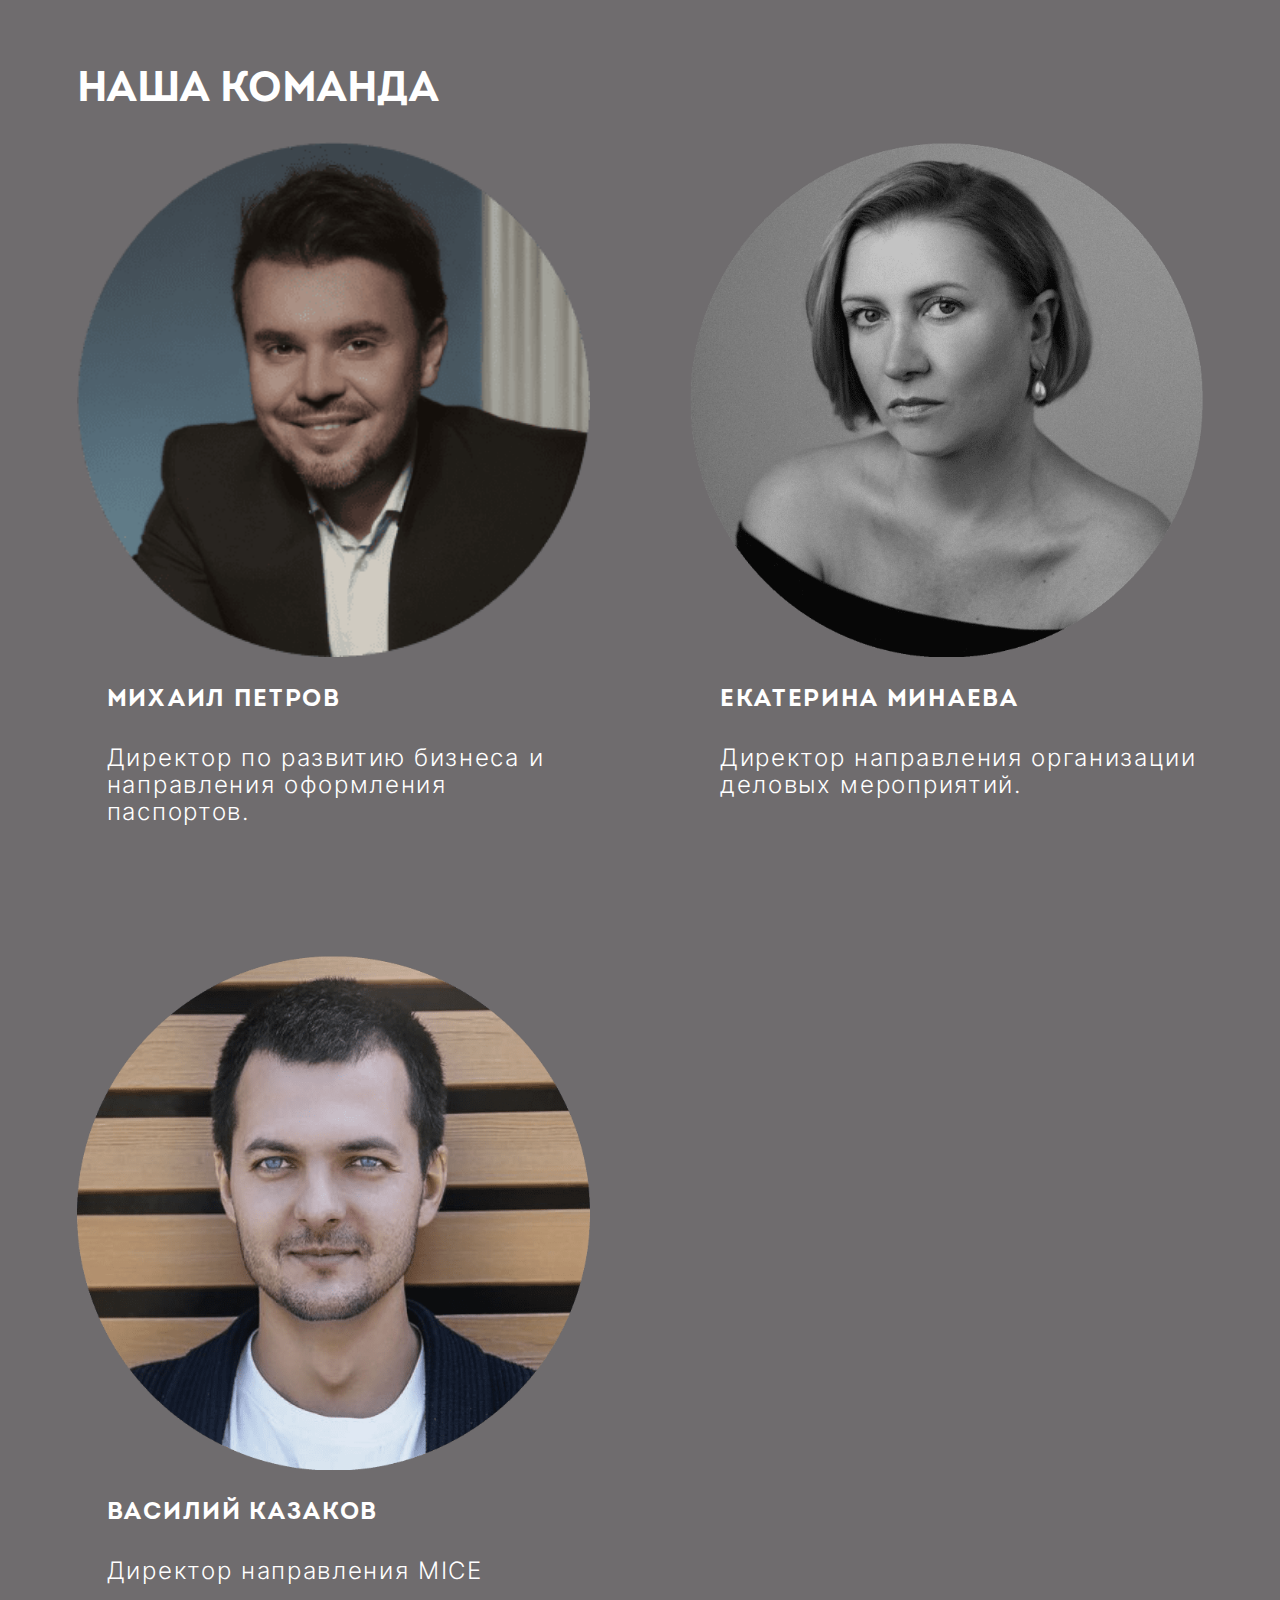
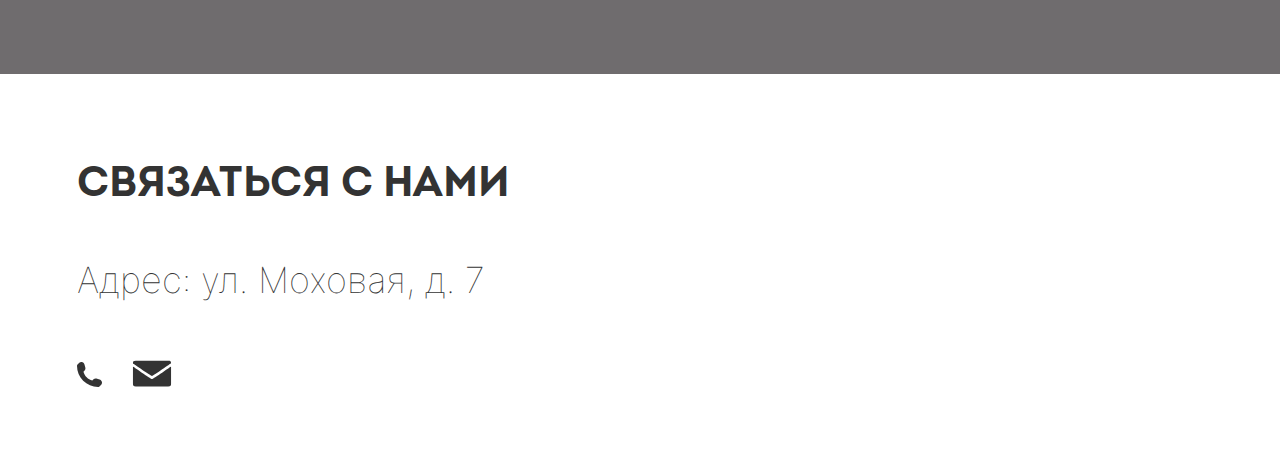
==== commit a0471de2: "feat + refactor: добавление иконок вместо контактов, подключение другого шрифта с засечками, в этот " ====
--- a/index.html
+++ b/index.html
@@ -25,6 +25,9 @@
     <link rel="apple-touch-icon" sizes="167x167" href="img/favicons/apple-touch-icon-167x167.png">
     <link rel="apple-touch-icon" sizes="180x180" href="img/favicons/apple-touch-icon-180x180.png">
     <link rel="apple-touch-icon" sizes="1024x1024" href="img/favicons/apple-touch-icon-1024x1024.png">
+    <link rel="preconnect" href="https://fonts.googleapis.com">
+    <link rel="preconnect" href="https://fonts.gstatic.com" crossorigin>
+    <link href="https://fonts.googleapis.com/css2?family=Cormorant:ital,wght@0,300;0,400;0,500;0,600;0,700;1,300;1,400;1,500;1,600;1,700&amp;display=swap" rel="stylesheet">
     <link rel="stylesheet" href="styles/main.min.css">
   </head>
   <body id="up">
@@ -280,7 +283,14 @@
       <footer class="footer">
         <h5>Связаться с нами</h5>
         <div class="contacts">
-          <p class="subtitle">Адрес: ул. Моховая, д. 7</p><a class="subtitle" href="https://wa.me/+79038169165" target="_blank">+7 (903) 816 - 91 - 65</a><a class="subtitle" href="mailto:v.kazakov@rubymice.ru">v.kazakov@rubymice.ru</a>
+          <p class="subtitle">Адрес: ул. Моховая, д. 7</p>
+          <div class="contacts__icons"><a href="https://wa.me/+79038169165" target="_blank">
+              <svg class="phone">
+                <use xlink:href="img/sprites/sprite.svg#phone"></use>
+              </svg></a><a class="subtitle" href="mailto:v.kazakov@rubymice.ru"> 
+              <svg class="envelope">
+                <use xlink:href="img/sprites/sprite.svg#envelope"></use>
+              </svg></a></div>
         </div>
       </footer>
       <div class="action-btns">
--- a/styles/main.min.css
+++ b/styles/main.min.css
@@ -1 +1 @@
-html{line-height:1.15;-webkit-text-size-adjust:100%;position:relative}details,main{display:block}h1{font-size:2em;margin:.67em 0}hr{-webkit-box-sizing:content-box;box-sizing:content-box;height:0;overflow:visible}code,kbd,pre,samp{font-family:monospace,monospace;font-size:1em}abbr[title]{border-bottom:none;text-decoration:underline;-webkit-text-decoration:underline dotted;text-decoration:underline dotted}b,strong{font-weight:bolder}small{font-size:80%}sub,sup{font-size:75%;line-height:0;position:relative;vertical-align:baseline}sub{bottom:-.25em}sup{top:-.5em}img{border-style:none;display:block;margin-block:30px;width:100%;height:300px;-o-object-fit:cover;object-fit:cover}button,input,optgroup,select,textarea{font-family:inherit;font-size:100%;line-height:1.15;margin:0}button,input{overflow:visible}button,select{text-transform:none}[type=button],[type=reset],[type=submit],button{-webkit-appearance:button}[type=button]::-moz-focus-inner,[type=reset]::-moz-focus-inner,[type=submit]::-moz-focus-inner,button::-moz-focus-inner{border-style:none;padding:0}[type=button]:-moz-focusring,[type=reset]:-moz-focusring,[type=submit]:-moz-focusring,button:-moz-focusring{outline:ButtonText dotted 1px}fieldset{padding:.35em .75em .625em}legend{-webkit-box-sizing:border-box;box-sizing:border-box;color:inherit;display:table;max-width:100%;padding:0;white-space:normal}progress{vertical-align:baseline}[type=checkbox],[type=radio]{-webkit-box-sizing:border-box;box-sizing:border-box;padding:0}[type=number]::-webkit-inner-spin-button,[type=number]::-webkit-outer-spin-button{height:auto}[type=search]{-webkit-appearance:textfield;outline-offset:-2px}[type=search]::-webkit-search-decoration{-webkit-appearance:none}::-webkit-file-upload-button{-webkit-appearance:button;font:inherit}summary{display:list-item}[hidden],template{display:none}@font-face{font-family:swiper-icons;src:url("data:application/font-woff;charset=utf-8;base64, [base64]//wADZ2x5ZgAAAywAAADMAAAD2MHtryVoZWFkAAABbAAAADAAAAA2E2+eoWhoZWEAAAGcAAAAHwAAACQC9gDzaG10eAAAAigAAAAZAAAArgJkABFsb2NhAAAC0AAAAFoAAABaFQAUGG1heHAAAAG8AAAAHwAAACAAcABAbmFtZQAAA/gAAAE5AAACXvFdBwlwb3N0AAAFNAAAAGIAAACE5s74hXjaY2BkYGAAYpf5Hu/j+W2+MnAzMYDAzaX6QjD6/4//Bxj5GA8AuRwMYGkAPywL13jaY2BkYGA88P8Agx4j+/8fQDYfA1AEBWgDAIB2BOoAeNpjYGRgYNBh4GdgYgABEMnIABJzYNADCQAACWgAsQB42mNgYfzCOIGBlYGB0YcxjYGBwR1Kf2WQZGhhYGBiYGVmgAFGBiQQkOaawtDAoMBQxXjg/wEGPcYDDA4wNUA2CCgwsAAAO4EL6gAAeNpj2M0gyAACqxgGNWBkZ2D4/wMA+xkDdgAAAHjaY2BgYGaAYBkGRgYQiAHyGMF8FgYHIM3DwMHABGQrMOgyWDLEM1T9/w8UBfEMgLzE////P/5//f/V/xv+r4eaAAeMbAxwIUYmIMHEgKYAYjUcsDAwsLKxc3BycfPw8jEQA/[base64]/uznmfPFBNODM2K7MTQ45YEAZqGP81AmGGcF3iPqOop0r1SPTaTbVkfUe4HXj97wYE+yNwWYxwWu4v1ugWHgo3S1XdZEVqWM7ET0cfnLGxWfkgR42o2PvWrDMBSFj/IHLaF0zKjRgdiVMwScNRAoWUoH78Y2icB/yIY09An6AH2Bdu/UB+yxopYshQiEvnvu0dURgDt8QeC8PDw7Fpji3fEA4z/PEJ6YOB5hKh4dj3EvXhxPqH/SKUY3rJ7srZ4FZnh1PMAtPhwP6fl2PMJMPDgeQ4rY8YT6Gzao0eAEA409DuggmTnFnOcSCiEiLMgxCiTI6Cq5DZUd3Qmp10vO0LaLTd2cjN4fOumlc7lUYbSQcZFkutRG7g6JKZKy0RmdLY680CDnEJ+UMkpFFe1RN7nxdVpXrC4aTtnaurOnYercZg2YVmLN/d/gczfEimrE/fs/bOuq29Zmn8tloORaXgZgGa78yO9/cnXm2BpaGvq25Dv9S4E9+5SIc9PqupJKhYFSSl47+Qcr1mYNAAAAeNptw0cKwkAAAMDZJA8Q7OUJvkLsPfZ6zFVERPy8qHh2YER+3i/BP83vIBLLySsoKimrqKqpa2hp6+jq6RsYGhmbmJqZSy0sraxtbO3sHRydnEMU4uR6yx7JJXveP7WrDycAAAAAAAH//wACeNpjYGRgYOABYhkgZgJCZgZNBkYGLQZtIJsFLMYAAAw3ALgAeNolizEKgDAQBCchRbC2sFER0YD6qVQiBCv/H9ezGI6Z5XBAw8CBK/m5iQQVauVbXLnOrMZv2oLdKFa8Pjuru2hJzGabmOSLzNMzvutpB3N42mNgZGBg4GKQYzBhYMxJLMlj4GBgAYow/P/PAJJhLM6sSoWKfWCAAwDAjgbRAAB42mNgYGBkAIIbCZo5IPrmUn0hGA0AO8EFTQAA");font-weight:400;font-style:normal}:root{--swiper-theme-color:#007aff;--swiper-navigation-size:44px}.swiper{margin-left:auto;margin-right:auto;position:relative;overflow:hidden;list-style:none;padding:0;z-index:1}.swiper-vertical>.swiper-wrapper{-webkit-box-orient:vertical;-webkit-box-direction:normal;-ms-flex-direction:column;flex-direction:column}.swiper-wrapper{position:relative;width:100%;height:100%;z-index:1;display:-webkit-box;display:-ms-flexbox;display:flex;-webkit-transition-property:-webkit-transform;-o-transition-property:transform;transition-property:transform,-webkit-transform;-webkit-box-sizing:content-box;box-sizing:content-box}.swiper-android .swiper-slide,.swiper-wrapper{-webkit-transform:translate3d(0,0,0);transform:translate3d(0,0,0)}.swiper-pointer-events{-ms-touch-action:pan-y;touch-action:pan-y}.swiper-pointer-events.swiper-vertical{-ms-touch-action:pan-x;touch-action:pan-x}.swiper-slide{-ms-flex-negative:0;flex-shrink:0;width:100%;height:100%;position:relative;-webkit-transition-property:-webkit-transform;-o-transition-property:transform;transition-property:transform,-webkit-transform}.swiper-slide-invisible-blank{visibility:hidden}.swiper-autoheight,.swiper-autoheight .swiper-slide{height:auto}.swiper-autoheight .swiper-wrapper{-webkit-box-align:start;-ms-flex-align:start;align-items:flex-start;-webkit-transition-property:height,-webkit-transform;-o-transition-property:transform,height;transition-property:transform,height,-webkit-transform}.swiper-backface-hidden .swiper-slide{-webkit-transform:translateZ(0);transform:translateZ(0);-webkit-backface-visibility:hidden;backface-visibility:hidden}.swiper-3d,.swiper-3d.swiper-css-mode .swiper-wrapper{-webkit-perspective:1200px;perspective:1200px}.swiper-3d .swiper-cube-shadow,.swiper-3d .swiper-slide,.swiper-3d .swiper-slide-shadow,.swiper-3d .swiper-slide-shadow-bottom,.swiper-3d .swiper-slide-shadow-left,.swiper-3d .swiper-slide-shadow-right,.swiper-3d .swiper-slide-shadow-top,.swiper-3d .swiper-wrapper{-webkit-transform-style:preserve-3d;transform-style:preserve-3d}.swiper-3d .swiper-slide-shadow,.swiper-3d .swiper-slide-shadow-bottom,.swiper-3d .swiper-slide-shadow-left,.swiper-3d .swiper-slide-shadow-right,.swiper-3d .swiper-slide-shadow-top{position:absolute;left:0;top:0;width:100%;height:100%;pointer-events:none;z-index:10}.swiper-3d .swiper-slide-shadow{background:rgba(0,0,0,.15)}.swiper-3d .swiper-slide-shadow-left{background-image:-webkit-gradient(linear,right top,left top,from(rgba(0,0,0,.5)),to(rgba(0,0,0,0)));background-image:-o-linear-gradient(right,rgba(0,0,0,.5),rgba(0,0,0,0));background-image:linear-gradient(to left,rgba(0,0,0,.5),rgba(0,0,0,0))}.swiper-3d .swiper-slide-shadow-right{background-image:-webkit-gradient(linear,left top,right top,from(rgba(0,0,0,.5)),to(rgba(0,0,0,0)));background-image:-o-linear-gradient(left,rgba(0,0,0,.5),rgba(0,0,0,0));background-image:linear-gradient(to right,rgba(0,0,0,.5),rgba(0,0,0,0))}.swiper-3d .swiper-slide-shadow-top{background-image:-webkit-gradient(linear,left bottom,left top,from(rgba(0,0,0,.5)),to(rgba(0,0,0,0)));background-image:-o-linear-gradient(bottom,rgba(0,0,0,.5),rgba(0,0,0,0));background-image:linear-gradient(to top,rgba(0,0,0,.5),rgba(0,0,0,0))}.swiper-3d .swiper-slide-shadow-bottom{background-image:-webkit-gradient(linear,left top,left bottom,from(rgba(0,0,0,.5)),to(rgba(0,0,0,0)));background-image:-o-linear-gradient(top,rgba(0,0,0,.5),rgba(0,0,0,0));background-image:linear-gradient(to bottom,rgba(0,0,0,.5),rgba(0,0,0,0))}.swiper-css-mode>.swiper-wrapper{overflow:auto;scrollbar-width:none;-ms-overflow-style:none}.swiper-css-mode>.swiper-wrapper::-webkit-scrollbar{display:none}.swiper-css-mode>.swiper-wrapper>.swiper-slide{scroll-snap-align:start start}.swiper-horizontal.swiper-css-mode>.swiper-wrapper{-ms-scroll-snap-type:x mandatory;scroll-snap-type:x mandatory}.swiper-vertical.swiper-css-mode>.swiper-wrapper{-ms-scroll-snap-type:y mandatory;scroll-snap-type:y mandatory}.swiper-centered>.swiper-wrapper::before{content:"";-ms-flex-negative:0;flex-shrink:0;-webkit-box-ordinal-group:10000;-ms-flex-order:9999;order:9999}.swiper-centered.swiper-horizontal>.swiper-wrapper>.swiper-slide:first-child{-webkit-margin-start:var(--swiper-centered-offset-before);margin-inline-start:var(--swiper-centered-offset-before)}.swiper-centered.swiper-horizontal>.swiper-wrapper::before{height:100%;min-height:1px;width:var(--swiper-centered-offset-after)}.swiper-centered.swiper-vertical>.swiper-wrapper>.swiper-slide:first-child{-webkit-margin-before:var(--swiper-centered-offset-before);margin-block-start:var(--swiper-centered-offset-before)}.swiper-centered.swiper-vertical>.swiper-wrapper::before{width:100%;min-width:1px;height:var(--swiper-centered-offset-after)}.swiper-centered>.swiper-wrapper>.swiper-slide{scroll-snap-align:center center}.swiper-pagination{position:absolute;text-align:center;-webkit-transition:opacity .3s;-o-transition:opacity .3s;transition:opacity .3s;-webkit-transform:translate3d(0,0,0);transform:translate3d(0,0,0);z-index:10}.swiper-pagination.swiper-pagination-hidden{opacity:0}.swiper-pagination-disabled>.swiper-pagination,.swiper-pagination.swiper-pagination-disabled{display:none!important}.swiper-horizontal>.swiper-pagination-bullets,.swiper-pagination-bullets.swiper-pagination-horizontal,.swiper-pagination-custom,.swiper-pagination-fraction{bottom:10px;left:0;width:100%}.swiper-pagination-bullets-dynamic{overflow:hidden;font-size:0}.swiper-pagination-bullets-dynamic .swiper-pagination-bullet{-webkit-transform:scale(.33);-ms-transform:scale(.33);transform:scale(.33);position:relative}.swiper-pagination-bullets-dynamic .swiper-pagination-bullet-active,.swiper-pagination-bullets-dynamic .swiper-pagination-bullet-active-main{-webkit-transform:scale(1);-ms-transform:scale(1);transform:scale(1)}.swiper-pagination-bullets-dynamic .swiper-pagination-bullet-active-prev{-webkit-transform:scale(.66);-ms-transform:scale(.66);transform:scale(.66)}.swiper-pagination-bullets-dynamic .swiper-pagination-bullet-active-prev-prev{-webkit-transform:scale(.33);-ms-transform:scale(.33);transform:scale(.33)}.swiper-pagination-bullets-dynamic .swiper-pagination-bullet-active-next{-webkit-transform:scale(.66);-ms-transform:scale(.66);transform:scale(.66)}.swiper-pagination-bullets-dynamic .swiper-pagination-bullet-active-next-next{-webkit-transform:scale(.33);-ms-transform:scale(.33);transform:scale(.33)}.swiper-pagination-bullet{width:var(--swiper-pagination-bullet-width,var(--swiper-pagination-bullet-size,8px));height:var(--swiper-pagination-bullet-height,var(--swiper-pagination-bullet-size,8px));display:inline-block;border-radius:50%;background:var(--swiper-pagination-bullet-inactive-color,#000);opacity:var(--swiper-pagination-bullet-inactive-opacity,.2)}button.swiper-pagination-bullet{border:none;margin:0;padding:0;-webkit-box-shadow:none;box-shadow:none;-webkit-appearance:none;-moz-appearance:none;appearance:none}.swiper-pagination-clickable .swiper-pagination-bullet{cursor:pointer}.swiper-pagination-bullet:only-child{display:none!important}.swiper-pagination-bullet-active{opacity:var(--swiper-pagination-bullet-opacity,1);background:var(--swiper-pagination-color,var(--swiper-theme-color))}.swiper-pagination-vertical.swiper-pagination-bullets,.swiper-vertical>.swiper-pagination-bullets{right:10px;top:50%;-webkit-transform:translate3d(0,-50%,0);transform:translate3d(0,-50%,0)}.swiper-pagination-vertical.swiper-pagination-bullets .swiper-pagination-bullet,.swiper-vertical>.swiper-pagination-bullets .swiper-pagination-bullet{margin:var(--swiper-pagination-bullet-vertical-gap,6px) 0;display:block}.swiper-pagination-vertical.swiper-pagination-bullets.swiper-pagination-bullets-dynamic,.swiper-vertical>.swiper-pagination-bullets.swiper-pagination-bullets-dynamic{top:50%;-webkit-transform:translateY(-50%);-ms-transform:translateY(-50%);transform:translateY(-50%);width:8px}.swiper-pagination-vertical.swiper-pagination-bullets.swiper-pagination-bullets-dynamic .swiper-pagination-bullet,.swiper-vertical>.swiper-pagination-bullets.swiper-pagination-bullets-dynamic .swiper-pagination-bullet{display:inline-block;-webkit-transition:top .2s,-webkit-transform .2s;transition:transform .2s,top .2s,-webkit-transform .2s;-o-transition:transform .2s,top .2s}.swiper-horizontal>.swiper-pagination-bullets .swiper-pagination-bullet,.swiper-pagination-horizontal.swiper-pagination-bullets .swiper-pagination-bullet{margin:0 var(--swiper-pagination-bullet-horizontal-gap,4px)}.swiper-horizontal>.swiper-pagination-bullets.swiper-pagination-bullets-dynamic,.swiper-pagination-horizontal.swiper-pagination-bullets.swiper-pagination-bullets-dynamic{left:50%;-webkit-transform:translateX(-50%);-ms-transform:translateX(-50%);transform:translateX(-50%);white-space:nowrap}.swiper-horizontal>.swiper-pagination-bullets.swiper-pagination-bullets-dynamic .swiper-pagination-bullet,.swiper-pagination-horizontal.swiper-pagination-bullets.swiper-pagination-bullets-dynamic .swiper-pagination-bullet{-webkit-transition:left .2s,-webkit-transform .2s;transition:transform .2s,left .2s,-webkit-transform .2s;-o-transition:transform .2s,left .2s}.swiper-horizontal.swiper-rtl>.swiper-pagination-bullets-dynamic .swiper-pagination-bullet{-webkit-transition:right .2s,-webkit-transform .2s;transition:transform .2s,right .2s,-webkit-transform .2s;-o-transition:transform .2s,right .2s}.swiper-pagination-progressbar{background:rgba(0,0,0,.25);position:absolute}.swiper-pagination-progressbar .swiper-pagination-progressbar-fill{background:var(--swiper-pagination-color,var(--swiper-theme-color));position:absolute;left:0;top:0;width:100%;height:100%;-webkit-transform:scale(0);-ms-transform:scale(0);transform:scale(0);-webkit-transform-origin:left top;-ms-transform-origin:left top;transform-origin:left top}.swiper-rtl .swiper-pagination-progressbar .swiper-pagination-progressbar-fill{-webkit-transform-origin:right top;-ms-transform-origin:right top;transform-origin:right top}.swiper-horizontal>.swiper-pagination-progressbar,.swiper-pagination-progressbar.swiper-pagination-horizontal,.swiper-pagination-progressbar.swiper-pagination-vertical.swiper-pagination-progressbar-opposite,.swiper-vertical>.swiper-pagination-progressbar.swiper-pagination-progressbar-opposite{width:100%;height:4px;left:0;top:0}.swiper-horizontal>.swiper-pagination-progressbar.swiper-pagination-progressbar-opposite,.swiper-pagination-progressbar.swiper-pagination-horizontal.swiper-pagination-progressbar-opposite,.swiper-pagination-progressbar.swiper-pagination-vertical,.swiper-vertical>.swiper-pagination-progressbar{width:4px;height:100%;left:0;top:0}.swiper-pagination-lock{display:none}.swiper-button-next,.swiper-button-prev{position:absolute;top:50%;width:calc(var(--swiper-navigation-size)/ 44 * 27);height:var(--swiper-navigation-size);margin-top:calc(0px - var(--swiper-navigation-size)/ 2);z-index:10;cursor:pointer;display:-webkit-box;display:-ms-flexbox;display:flex;-webkit-box-align:center;-ms-flex-align:center;align-items:center;-webkit-box-pack:center;-ms-flex-pack:center;justify-content:center;color:var(--swiper-navigation-color,var(--swiper-theme-color))}.swiper-button-next.swiper-button-disabled,.swiper-button-prev.swiper-button-disabled{opacity:.35;cursor:auto;pointer-events:none}.swiper-button-next.swiper-button-hidden,.swiper-button-prev.swiper-button-hidden{opacity:0;cursor:auto;pointer-events:none}.swiper-navigation-disabled .swiper-button-next,.swiper-navigation-disabled .swiper-button-prev{display:none!important}.swiper-button-next:after,.swiper-button-prev:after{font-family:swiper-icons;font-size:var(--swiper-navigation-size);text-transform:none!important;letter-spacing:0;font-variant:initial;line-height:1}.swiper-button-prev,.swiper-rtl .swiper-button-next{left:10px;right:auto}.swiper-button-prev:after,.swiper-rtl .swiper-button-next:after{content:"prev"}.swiper-button-next,.swiper-rtl .swiper-button-prev{right:10px;left:auto}.swiper-button-next:after,.swiper-rtl .swiper-button-prev:after{content:"next"}.swiper-button-lock{display:none}.swiper-scrollbar{border-radius:10px;position:relative;-ms-touch-action:none;background:rgba(0,0,0,.1)}.swiper-scrollbar-disabled>.swiper-scrollbar,.swiper-scrollbar.swiper-scrollbar-disabled{display:none!important}.swiper-horizontal>.swiper-scrollbar,.swiper-scrollbar.swiper-scrollbar-horizontal{position:absolute;left:1%;bottom:3px;z-index:50;height:5px;width:98%}.swiper-scrollbar.swiper-scrollbar-vertical,.swiper-vertical>.swiper-scrollbar{position:absolute;right:3px;top:1%;z-index:50;width:5px;height:98%}.swiper-scrollbar-drag{height:100%;width:100%;position:relative;background:rgba(0,0,0,.5);border-radius:10px;left:0;top:0}.swiper-scrollbar-cursor-drag{cursor:move}.swiper-scrollbar-lock{display:none}@font-face{font-family:"Intro Black Alt";src:url(../fonts/Intro-Black-Alt.woff2) format("woff2"),url(../fonts/Intro-Black-Alt.woff) format("woff");font-weight:900;font-style:normal;font-display:swap}@font-face{font-family:Intro;src:url(../fonts/Intro-Black-Italic.woff2) format("woff2"),url(../fonts/Intro-Black-Italic.woff) format("woff");font-weight:900;font-style:italic;font-display:swap}@font-face{font-family:"Intro Bold Alt";src:url(../fonts/Intro-Bold-Alt.woff2) format("woff2"),url(../fonts/Intro-Bold-Alt.woff) format("woff");font-weight:700;font-style:normal;font-display:swap}@font-face{font-family:Intro;src:url(../fonts/Intro-Black.woff2) format("woff2"),url(../fonts/Intro-Black.woff) format("woff");font-weight:900;font-style:normal;font-display:swap}@font-face{font-family:"Intro Bold Caps";src:url(../fonts/Intro-Bold-Caps.woff2) format("woff2"),url(../fonts/Intro-Bold-Caps.woff) format("woff");font-weight:700;font-style:normal;font-display:swap}@font-face{font-family:"Intro Black Caps";src:url(../fonts/Intro-Black-Caps.woff2) format("woff2"),url(../fonts/Intro-Black-Caps.woff) format("woff");font-weight:900;font-style:normal;font-display:swap}@font-face{font-family:"Intro Book";src:url(../fonts/Intro-Book-Italic.woff2) format("woff2"),url(../fonts/Intro-Book-Italic.woff) format("woff");font-weight:400;font-style:italic;font-display:swap}@font-face{font-family:Intro;src:url(../fonts/Intro-Light.woff2) format("woff2"),url(../fonts/Intro-Light.woff) format("woff");font-weight:300;font-style:normal;font-display:swap}@font-face{font-family:"Intro Book Alt";src:url(../fonts/Intro-Book-Alt.woff2) format("woff2"),url(../fonts/Intro-Book-Alt.woff) format("woff");font-weight:400;font-style:normal;font-display:swap}@font-face{font-family:"Intro Regular";src:url(../fonts/Intro-Regular-Italic.woff2) format("woff2"),url(../fonts/Intro-Regular-Italic.woff) format("woff");font-weight:400;font-style:italic;font-display:swap}@font-face{font-family:Intro;src:url(../fonts/Intro-Bold.woff2) format("woff2"),url(../fonts/Intro-Bold.woff) format("woff");font-weight:700;font-style:normal;font-display:swap}@font-face{font-family:"Intro Regular Alt";src:url(../fonts/Intro-Regular-Alt.woff2) format("woff2"),url(../fonts/Intro-Regular-Alt.woff) format("woff");font-weight:400;font-style:normal;font-display:swap}@font-face{font-family:"Intro Light Alt";src:url(../fonts/Intro-Light-Alt.woff2) format("woff2"),url(../fonts/Intro-Light-Alt.woff) format("woff");font-weight:300;font-style:normal;font-display:swap}@font-face{font-family:"Intro Thin Alt";src:url(../fonts/Intro-Thin-Alt.woff2) format("woff2"),url(../fonts/Intro-Thin-Alt.woff) format("woff");font-weight:100;font-style:normal;font-display:swap}@font-face{font-family:"Intro Book";src:url(../fonts/Intro-Book.woff2) format("woff2"),url(../fonts/Intro-Book.woff) format("woff");font-weight:400;font-style:normal;font-display:swap}@font-face{font-family:Intro;src:url(../fonts/Intro-Bold-Italic.woff2) format("woff2"),url(../fonts/Intro-Bold-Italic.woff) format("woff");font-weight:700;font-style:italic;font-display:swap}@font-face{font-family:"Intro Thin Caps";src:url(../fonts/Intro-Thin-Caps.woff2) format("woff2"),url(../fonts/Intro-Thin-Caps.woff) format("woff");font-weight:100;font-style:normal;font-display:swap}@font-face{font-family:Intro;src:url(../fonts/Intro-Regular.woff2) format("woff2"),url(../fonts/Intro-Regular.woff) format("woff");font-weight:400;font-style:normal;font-display:swap}@font-face{font-family:"Intro Regular Caps";src:url(../fonts/Intro-Regular-Caps.woff2) format("woff2"),url(../fonts/Intro-Regular-Caps.woff) format("woff");font-weight:400;font-style:normal;font-display:swap}@font-face{font-family:Intro;src:url(../fonts/Intro-Thin.woff2) format("woff2"),url(../fonts/Intro-Thin.woff) format("woff");font-weight:100;font-style:normal;font-display:swap}@font-face{font-family:Intro;src:url(../fonts/Intro-Light-Italic.woff2) format("woff2"),url(../fonts/Intro-Light-Italic.woff) format("woff");font-weight:300;font-style:italic;font-display:swap}@font-face{font-family:"Intro Light Caps";src:url(../fonts/Intro-Light-Caps.woff2) format("woff2"),url(../fonts/Intro-Light-Caps.woff) format("woff");font-weight:300;font-style:normal;font-display:swap}@font-face{font-family:"Intro Book Caps";src:url(../fonts/Intro-Book-Caps.woff2) format("woff2"),url(../fonts/Intro-Book-Caps.woff) format("woff");font-weight:400;font-style:normal;font-display:swap}@font-face{font-family:Intro;src:url(../fonts/Intro-Thin-Italic.woff2) format("woff2"),url(../fonts/Intro-Thin-Italic.woff) format("woff");font-weight:100;font-style:italic;font-display:swap}@font-face{font-family:Inter;src:url(../fonts/Inter-Bold.woff2) format("woff2"),url(../fonts/Inter-Bold.woff) format("woff");font-weight:700;font-style:normal;font-display:swap}@font-face{font-family:Inter;src:url(../fonts/Inter-Black.woff2) format("woff2"),url(../fonts/Inter-Black.woff) format("woff");font-weight:900;font-style:normal;font-display:swap}@font-face{font-family:Inter;src:url(../fonts/Inter-Thin.woff2) format("woff2"),url(../fonts/Inter-Thin.woff) format("woff");font-weight:100;font-style:normal;font-display:swap}@font-face{font-family:Inter;src:url(../fonts/Inter-Regular.woff2) format("woff2"),url(../fonts/Inter-Regular.woff) format("woff");font-weight:400;font-style:normal;font-display:swap}@font-face{font-family:Inter;src:url(../fonts/Inter-ExtraLight.woff2) format("woff2"),url(../fonts/Inter-ExtraLight.woff) format("woff");font-weight:200;font-style:normal;font-display:swap}@font-face{font-family:Inter;src:url(../fonts/Inter-Medium.woff2) format("woff2"),url(../fonts/Inter-Medium.woff) format("woff");font-weight:500;font-style:normal;font-display:swap}@font-face{font-family:Inter;src:url(../fonts/Inter-SemiBold.woff2) format("woff2"),url(../fonts/Inter-SemiBold.woff) format("woff");font-weight:600;font-style:normal;font-display:swap}@font-face{font-family:Inter;src:url(../fonts/Inter-Light.woff2) format("woff2"),url(../fonts/Inter-Light.woff) format("woff");font-weight:300;font-style:normal;font-display:swap}@font-face{font-family:Inter;src:url(../fonts/Inter-ExtraBold.woff2) format("woff2"),url(../fonts/Inter-ExtraBold.woff) format("woff");font-weight:700;font-style:normal;font-display:swap}@font-face{font-family:"Cormorant Garamond";src:url(../fonts/CormorantGaramond-MediumItalic.woff2) format("woff2"),url(../fonts/CormorantGaramond-MediumItalic.woff) format("woff");font-weight:500;font-style:italic;font-display:swap}@font-face{font-family:"Cormorant Garamond";src:url(../fonts/CormorantGaramond-Medium.woff2) format("woff2"),url(../fonts/CormorantGaramond-Medium.woff) format("woff");font-weight:500;font-style:normal;font-display:swap}@font-face{font-family:"Cormorant Garamond";src:url(../fonts/CormorantGaramond-Bold.woff2) format("woff2"),url(../fonts/CormorantGaramond-Bold.woff) format("woff");font-weight:700;font-style:normal;font-display:swap}@font-face{font-family:"Cormorant Garamond";src:url(../fonts/CormorantGaramond-LightItalic.woff2) format("woff2"),url(../fonts/CormorantGaramond-LightItalic.woff) format("woff");font-weight:300;font-style:italic;font-display:swap}@font-face{font-family:"Cormorant Garamond";src:url(../fonts/CormorantGaramond-Light.woff2) format("woff2"),url(../fonts/CormorantGaramond-Light.woff) format("woff");font-weight:300;font-style:normal;font-display:swap}@font-face{font-family:"Cormorant Garamond";src:url(../fonts/CormorantGaramond-Italic.woff2) format("woff2"),url(../fonts/CormorantGaramond-Italic.woff) format("woff");font-weight:400;font-style:italic;font-display:swap}@font-face{font-family:"Cormorant Garamond";src:url(../fonts/CormorantGaramond-BoldItalic.woff2) format("woff2"),url(../fonts/CormorantGaramond-BoldItalic.woff) format("woff");font-weight:700;font-style:italic;font-display:swap}@font-face{font-family:"Cormorant Garamond";src:url(../fonts/CormorantGaramond-Regular.woff2) format("woff2"),url(../fonts/CormorantGaramond-Regular.woff) format("woff");font-weight:400;font-style:normal;font-display:swap}@font-face{font-family:"Cormorant Garamond";src:url(../fonts/CormorantGaramond-SemiBold.woff2) format("woff2"),url(../fonts/CormorantGaramond-SemiBold.woff) format("woff");font-weight:600;font-style:normal;font-display:swap}@font-face{font-family:"Cormorant Garamond";src:url(../fonts/CormorantGaramond-SemiBoldItalic.woff2) format("woff2"),url(../fonts/CormorantGaramond-SemiBoldItalic.woff) format("woff");font-weight:600;font-style:italic;font-display:swap}*,:after,:before{-webkit-box-sizing:border-box;box-sizing:border-box}body{margin:0;font-family:"Cormorant Garamond";font-size:clamp(.8rem,1.2vw + .2rem,1rem);line-height:24px;font-weight:300;letter-spacing:2px;color:#333;background-color:#fff;scroll-behavior:smooth;overflow-x:hidden}::-moz-selection{background:rgba(189,189,189,.54)}::selection{background:rgba(189,189,189,.54)}h1,h2,h3,h4,h5,h6{margin-block:30px;letter-spacing:normal;line-height:normal;font-family:"Intro Black Caps";font-size:clamp(1.25rem,7.3vw - 2rem,2.625rem);font-weight:600;text-transform:uppercase}p{margin-block:30px}ul{margin-block:30px;-webkit-padding-start:60px;padding-inline-start:60px}li{list-style:none}li:before{display:inline-block;content:"";position:relative;left:-10px;top:-3px;height:3px;width:3px;background-color:#333;border-radius:100%}a{background-color:transparent;text-decoration:none;color:inherit;border-bottom:1px solid rgba(51,51,51,.37);-webkit-transition:color .3s ease-out;-o-transition:color .3s ease-out;transition:color .3s ease-out}a :visited{color:rgba(51,51,51,.66)}a:hover{color:#bdbdbd}blockquote{margin-block:100px;letter-spacing:normal;line-height:normal;font-family:"Intro Black Caps";font-size:clamp(1.25rem,7.3vw - 2rem,2.625rem);font-weight:600;text-transform:uppercase;color:#fff}aside,section{display:block}.container,.layout{margin:0 auto}.container{display:-ms-grid;display:grid;-ms-grid-rows:auto minmax(75vh,1fr) auto;grid-template-rows:auto minmax(75vh,1fr) auto;-ms-grid-columns:minmax(250px,1300px);grid-template-columns:minmax(250px,1300px);-webkit-box-pack:center;-ms-flex-pack:center;justify-content:center;gap:100px}.layout{position:relative;display:-ms-grid;display:grid;-ms-grid-rows:auto minmax(75vh,1fr) auto;grid-template-rows:auto minmax(75vh,1fr) auto;gap:60px;margin-inline:4.86vw;-webkit-padding-before:30px;padding-block-start:30px;-webkit-padding-after:60px;padding-block-end:60px}.layout-none{margin-inline:-4.86vw;padding-inline:4.86vw}.layout-none__slider{margin-inline:-18vw;padding-inline:0}.row{display:-ms-grid;display:grid;grid-template-columns:repeat(auto-fit,minmax(320px,1fr));gap:60px}.row__content{display:-webkit-box;display:-ms-flexbox;display:flex;gap:60px;-webkit-box-align:center;-ms-flex-align:center;align-items:center;-webkit-box-pack:start;-ms-flex-pack:start;justify-content:flex-start}.content{display:-ms-grid;display:grid;-ms-grid-columns:minmax(200px,1fr);grid-template-columns:minmax(200px,1fr);gap:100px}.content-sidebar{display:-ms-grid;display:grid;-ms-grid-columns:minmax(350px,auto) 1fr;grid-template-columns:minmax(350px,auto) 1fr;gap:0 60px;height:100%}.layout-none .content-sidebar .content{-webkit-margin-end:60px;margin-inline-end:60px}.subtitle{font-family:Inter;font-size:clamp(1.7rem,2.9vw + .4rem,2.25rem);font-weight:100;letter-spacing:normal}.dark-block{padding-block:60px;background-color:#6f6c6e;color:#fff}.disabled{pointer-events:none;color:rgba(51,51,51,.37)}.introductory{font-family:serif;line-height:normal;-webkit-padding-after:60px;padding-block-end:60px;border-bottom:1px solid rgba(51,51,51,.37)}.not-available{display:-webkit-box;display:-ms-flexbox;display:flex;-webkit-box-orient:vertical;-webkit-box-direction:normal;-ms-flex-direction:column;flex-direction:column;-webkit-box-pack:center;-ms-flex-pack:center;justify-content:center;height:100vh}.not-available h1,.not-available h2{text-align:center;font-weight:100}.header{display:-ms-grid;display:grid;-ms-grid-columns:auto 1fr;grid-template-columns:auto 1fr;-webkit-box-align:center;-ms-flex-align:center;align-items:center;position:relative;font-family:Inter}.header-menu{-ms-grid-column-align:end;justify-self:end}.header-menu__item{-webkit-box-align:center;-ms-flex-align:center;align-items:center}.header-menu__item::before{display:none}.header-menu__item a{display:block;padding:10px;border-color:transparent;-webkit-transition:.3s ease-out;-o-transition:.3s ease-out;transition:.3s ease-out}.logo{border-bottom:0}.logo h1{margin-block:0;font-family:Inter;font-weight:200}.header-menu{position:fixed;z-index:-1;width:100%;height:100%;inset-inline-end:0;inset-block-end:0;-webkit-transform:translateY(-100%);-ms-transform:translateY(-100%);transform:translateY(-100%);background-color:transparent;opacity:0;-webkit-transition:.3s ease-out;-o-transition:.3s ease-out;transition:.3s ease-out}.header-menu__list{display:-webkit-box;display:-ms-flexbox;display:flex;-webkit-padding-start:0;padding-inline-start:0;margin-block:0;-webkit-transform:translate(-50%,-50%);-ms-transform:translate(-50%,-50%);transform:translate(-50%,-50%);-webkit-box-orient:vertical;-webkit-box-direction:normal;-ms-flex-direction:column;flex-direction:column;position:absolute;inset-block-start:50%;inset-inline-start:50%}.header-menu__item{display:block;text-align:center;color:#fff;opacity:0}.header-menu__item a:hover{border-color:transparent}.header-menu--active{opacity:1;z-index:200;background-color:#6f6c6e;-webkit-transform:translateY(0);-ms-transform:translateY(0);transform:translateY(0)}.header-menu--active .header-menu__item{opacity:1}.main__row{-ms-grid-columns:1fr;grid-template-columns:1fr;-ms-grid-rows:1fr auto;grid-template-rows:1fr auto}.main-text{grid-template-columns:repeat(auto-fill,minmax(550px,1fr))}.main-text__title{margin-block:0;padding-top:20px;background-image:url(../img/audience.png);background-position:center center;backround-repeat:no-repeat;background-clip:text;-webkit-background-clip:text;color:transparent;font-size:clamp(2.5rem,20vw - 6.2rem,6.25rem);letter-spacing:.07em}.main-text__title span{letter-spacing:.3em}.main-text__subtitle{-ms-flex-item-align:end;-ms-grid-row-align:end;align-self:end;font-family:Inter;font-size:clamp(1.125rem,3.3vw - .3rem,1.75rem);font-weight:200;line-height:28px;letter-spacing:.15em}.main-subtext{margin:10px 0 0;font-family:Inter}.services-items{grid-auto-rows:-webkit-max-content;grid-auto-rows:max-content}.services-item{-webkit-box-shadow:0 4px 7px rgba(0,0,0,.1);box-shadow:0 4px 7px rgba(0,0,0,.1);border:none}.services-item:nth-child(2){-webkit-margin-before:30px;margin-block-start:30px;-webkit-margin-after:-30px;margin-block-end:-30px}.services-item__photo{-webkit-transition:-webkit-filter .3s ease-out;transition:filter .3s ease-out;-o-transition:filter .3s ease-out;transition:filter .3s ease-out,-webkit-filter .3s ease-out}.services-item__photo:hover{-webkit-filter:brightness(.5);filter:brightness(.5)}.services-item__photo img{height:253px}.services-item__text{padding-inline:30px;text-align:right}.services-item__heading{font-family:Inter;font-size:28px;font-weight:100;text-transform:revert}.about-mice{background:-o-linear-gradient(.13deg,#000 .77%,rgba(0,0,0,0) 72.01%),url(conference-1.png),url(../img/quote-background.png) center center/cover no-repeat;background:linear-gradient(89.87deg,#000 .77%,rgba(0,0,0,0) 72.01%),url(conference-1.png),url(../img/quote-background.png) center center/cover no-repeat;line-height:48px}.numbers__row{grid-template-columns:repeat(auto-fit,minmax(200px,1fr));gap:10px 10px}.numbers__item{font-family:Inter}.numbers__item p{margin:30px 0}.numbers__item p:first-child{font-size:20px}.numbers__item--number{font-family:"Inter Black";font-size:42px;font-weigth:900}.service-procedure{background:url(../img/audience-blurred.png) center center/cover no-repeat;-webkit-filter:blur(0);filter:blur(0)}.service-procedure__row{grid-template-columns:repeat(auto-fill,minmax(160px,1fr))}.service-procedure__item{position:relative}.service-procedure__item:not(:last-child)::after{position:absolute;inset-block-start:50%;inset-inline-end:0;-webkit-transform:translateY(-50%);-ms-transform:translateY(-50%);transform:translateY(-50%);display:block;content:"";height:5px;width:5px;background:#fff;border-radius:100%}.service-procedure__item--number{font-size:52px}.companies .slider{margin-top:100px}.companies .slider-slide{-ms-flex-item-align:center;-ms-grid-row-align:center;align-self:center;-ms-grid-column-align:center;justify-self:center}.companies .slider-slide img{height:auto;width:auto;margin:0 auto}.companies .slider-slide .rusal{height:80px}.companies .slider-slide .aijk,.companies .slider-slide .fond{height:100px}.team__row{gap:100px}.team__item{display:-webkit-box;display:-ms-flexbox;display:flex;-webkit-box-orient:vertical;-webkit-box-direction:normal;-ms-flex-direction:column;flex-direction:column;gap:30px}.team__item--avatar img{height:100%;width:100%}.team__item--text{-webkit-padding-start:30px;padding-inline-start:30px}.team__item--who{font-family:"Intro Bold"}.team__item--descr{font-family:Inter}.contacts{display:-webkit-box;display:-ms-flexbox;display:flex;-webkit-box-orient:vertical;-webkit-box-direction:normal;-ms-flex-direction:column;flex-direction:column;gap:30px}.contacts a{border:none}.img{max-width:600px}.img__float--left{float:left}.img__float--right{float:right}.img__empty,.img__empty img{margin-block:0}button{display:block;min-width:200px;border:none;padding:60px;-webkit-transition:.3s ease-out;-o-transition:.3s ease-out;transition:.3s ease-out;-webkit-appearance:none;-moz-appearance:none;appearance:none;cursor:pointer;background-color:#bdbdbd;color:#333;font-weight:inherit;margin-block:30px 30px}button:hover{color:#333;background-color:#fff;border-color:#bdbdbd}button:active{background-color:#00aafc;border-color:transparent}button:focus{-webkit-box-shadow:0 0 0 3px rgba(0,170,252,.52);box-shadow:0 0 0 3px rgba(0,170,252,.52);outline:0}button:focus:hover{background-color:#00aafc;color:#fff;border-color:transparent}button.active{border-color:transparent;background-color:#00aafc;color:#fff}button.active:hover{background-color:#0c9ade}form button{margin-block:0}textarea{overflow:auto;resize:none;font-family:inherit}select{-webkit-appearance:none;-moz-appearance:none;appearance:none}label,select{-webkit-margin-before:60px;margin-block-start:60px}input,select,textarea{display:block;width:100%;border:1px solid transparent;border:1px solid rgba(51,51,51,.37);padding:60px;-webkit-transition:border .3s ease-out;-o-transition:border .3s ease-out;transition:border .3s ease-out;margin-block:60px;outline:0;color:#333}input::-webkit-input-placeholder,select::-webkit-input-placeholder,textarea::-webkit-input-placeholder{opacity:1!important;font-weight:400;color:#cfd7d3;-webkit-transition:opacity .3s ease-out;transition:opacity .3s ease-out}input::-moz-placeholder,select::-moz-placeholder,textarea::-moz-placeholder{opacity:1!important;font-weight:400;color:#cfd7d3;-moz-transition:opacity .3s ease-out;transition:opacity .3s ease-out}input:-ms-input-placeholder,select:-ms-input-placeholder,textarea:-ms-input-placeholder{opacity:1!important;font-weight:400;color:#cfd7d3;-ms-transition:opacity .3s ease-out;transition:opacity .3s ease-out}input::-ms-input-placeholder,select::-ms-input-placeholder,textarea::-ms-input-placeholder{opacity:1!important;font-weight:400;color:#cfd7d3;-ms-transition:opacity .3s ease-out;transition:opacity .3s ease-out}input::placeholder,select::placeholder,textarea::placeholder{opacity:1!important;font-weight:400;color:#cfd7d3;-webkit-transition:opacity .3s ease-out;-o-transition:opacity .3s ease-out;transition:opacity .3s ease-out}input:focus::-webkit-input-placeholder,select:focus::-webkit-input-placeholder,textarea:focus::-webkit-input-placeholder{opacity:0;color:transparent;-webkit-transition:opacity .3s ease-out;transition:opacity .3s ease-out}input:focus::-moz-placeholder,select:focus::-moz-placeholder,textarea:focus::-moz-placeholder{opacity:0;color:transparent;-moz-transition:opacity .3s ease-out;transition:opacity .3s ease-out}input:focus:-ms-input-placeholder,select:focus:-ms-input-placeholder,textarea:focus:-ms-input-placeholder{opacity:0;color:transparent;-ms-transition:opacity .3s ease-out;transition:opacity .3s ease-out}input:focus::-ms-input-placeholder,select:focus::-ms-input-placeholder,textarea:focus::-ms-input-placeholder{opacity:0;color:transparent;-ms-transition:opacity .3s ease-out;transition:opacity .3s ease-out}input:focus::placeholder,select:focus::placeholder,textarea:focus::placeholder{opacity:0;color:transparent;-webkit-transition:opacity .3s ease-out;-o-transition:opacity .3s ease-out;transition:opacity .3s ease-out}input:focus,select:focus,textarea:focus{border:1px solid rgba(51,51,51,.37)}input[type=checkbox]{width:100%;max-width:15px;height:15px}input[type=radio]{border-radius:100%;width:100%;max-width:17px;height:17px}input[type=checkbox],input[type=radio]{display:block;-ms-flex-item-align:start;align-self:flex-start;border:1px solid rgba(51,51,51,.37);-webkit-appearance:none;-moz-appearance:none;appearance:none;-webkit-transition:background .3s ease-out;-o-transition:background .3s ease-out;transition:background .3s ease-out}input[type=checkbox]:checked,input[type=radio]:checked{background-clip:content-box;background-color:#00aafc;border-color:#00aafc}input[type=range]{-webkit-appearance:none;-moz-appearance:none;appearance:none;border:revert;-webkit-box-shadow:revert;box-shadow:revert;padding:0}input[type=range]::-webkit-slider-thumb{cursor:ew-resize;display:-webkit-box;display:flex;-webkit-box-align:center;align-items:center;width:15px;height:15px;border-radius:50%;-webkit-appearance:none;appearance:none;background-color:#00aafc;margin-top:-5px}input[type=range]::-webkit-slider-thumb:focus{border:1px solid rgba(51,51,51,.37)}input[type=range]::-webkit-slider-runnable-track{display:block;width:100%;height:8px;margin:0;border:1px solid rgba(51,51,51,.37);padding:0;border-radius:5px}input[type=range]:focus{outline:0}.form{width:100%}.form__grid{display:-ms-grid;display:grid;width:100%;-ms-grid-columns:1fr 1fr;grid-template-columns:1fr 1fr;gap:60px}.form__privacy,.form__radio{display:-webkit-box;display:-ms-flexbox;display:flex;-webkit-box-align:center;-ms-flex-align:center;align-items:center;gap:60px}.form__privacy--text,.form__radio--text{font-size:inherit;line-height:18px}.form__privacy--link,.form__radio--link{font-size:inherit}.submit{-ms-flex-item-align:end;align-self:flex-end}#checkbox-switch{width:17px;max-width:24px;height:revert;background-color:revert;border:revert;margin-block:20px;padding-block:12px;padding-inline:20px;-webkit-box-shadow:none;box-shadow:none}.checkbox-switch{position:relative;padding:5px 0 0 50px}.checkbox-switch::before{content:"";display:block;position:absolute;top:0;left:0;width:40px;height:24px;border:1px solid rgba(51,51,51,.37);-webkit-transition:.3s;-o-transition:.3s;transition:.3s;border-radius:16px;background:#fff}.checkbox-switch::after{content:"";display:block;position:absolute;top:0;left:0;width:24px;height:24px;border:1px solid rgba(51,51,51,.37);-webkit-transition:.3s;-o-transition:.3s;transition:.3s;border-radius:16px;background:#263238}.checkbox-switch:hover::after{-webkit-box-shadow:0 0 5px rgba(0,0,0,.3);box-shadow:0 0 5px rgba(0,0,0,.3)}.checkbox-switch:checked::after{margin-left:16px}.checkbox-switch:checked::before{background:#00aafc}.table{width:100%;border-spacing:0;border-collapse:collapse}.table__wrapper{max-width:1300px;margin:0 auto}.table__caption{text-align:start;padding:10px}.table__data,.table__header{padding:10px;border:1px solid rgba(51,51,51,.37);text-align:start}.burger{-webkit-transform:translateY(-50%);-ms-transform:translateY(-50%);transform:translateY(-50%);display:block;position:absolute;z-index:200;width:30px;height:20px;inset-block-start:50%;inset-inline-end:0;cursor:pointer}.burger__inner{cursor:pointer;position:relative;z-index:100;inset-block-start:0;inset-inline-end:0;height:100%}.burger__inner:focus{border:1px solid #333}.burger__inner div{display:block;position:absolute;width:100%;height:2px;background-color:#333;-webkit-transition:.3s ease-out;-o-transition:.3s ease-out;transition:.3s ease-out}.burger__inner div:nth-child(1){inset-block-start:0}.burger__inner div:nth-child(2){-webkit-transform:translate(-50%,-50%);-ms-transform:translate(-50%,-50%);transform:translate(-50%,-50%);inset-block-start:50%;inset-inline-start:50%}.burger__inner div:nth-child(3){inset-block-end:0}.burger__inner--active div{background-color:#fff}.burger__inner--active div:nth-child(1){inset-block-start:9px;-webkit-transform:rotate(45deg);-ms-transform:rotate(45deg);transform:rotate(45deg)}.burger__inner--active div:nth-child(2){-webkit-transform:scale(0);-ms-transform:scale(0);transform:scale(0);opacity:0}.burger__inner--active div:nth-child(3){inset-block-end:9px;-webkit-transform:rotate(-45deg);-ms-transform:rotate(-45deg);transform:rotate(-45deg)}.slider-navigation{position:relative;min-height:100px}.slider-button-next,.slider-button-prev{color:#333}.slider img{margin-block:0}#slider-pagination{display:-webkit-box;display:-ms-flexbox;display:flex;-webkit-box-pack:center;-ms-flex-pack:center;justify-content:center;gap:30px;top:50%;bottom:revert;-webkit-transform:translateY(-50%);-ms-transform:translateY(-50%);transform:translateY(-50%)}#slider-pagination .swiper-pagination-bullet{margin:0;background-color:#333}#slider .swiper-button-next::after,#slider .swiper-button-prev::after{font-size:15px}#slider .swiper-button-next,#slider .swiper-button-prev{font-size:10px}#slide-beyond .slide-beyond-scrollbar.swiper-scrollbar{width:100%;left:0}.show-more__button{position:relative;min-width:revert;border:none;padding:0;margin:0;background-color:transparent;color:#333;border-bottom:2px solid #333}.show-more__button:focus{-webkit-box-shadow:none;box-shadow:none;color:rgba(51,51,51,.37);border-color:rgba(51,51,51,.37)}.show-more__button:active,.show-more__button:focus:hover,.show-more__button:hover{background-color:transparent}.show-more__button:focus:hover{color:#333}.show-more__button::after{content:"";display:block;position:absolute;width:8px;height:8px;inset-inline-end:-15px;inset-block-start:40%;border-bottom:1px solid rgba(51,51,51,.37);border-right:1px solid rgba(51,51,51,.37);-webkit-transform:translateY(-50%) rotate(45deg);-ms-transform:translateY(-50%) rotate(45deg);transform:translateY(-50%) rotate(45deg);-webkit-transition:.3s ease-out;-o-transition:.3s ease-out;transition:.3s ease-out}.show-more__button--active::after{-webkit-transform:translateY(-10%) rotate(-135deg);-ms-transform:translateY(-10%) rotate(-135deg);transform:translateY(-10%) rotate(-135deg);border-color:#333}.show-more__content{display:none;-webkit-margin-before:30px;margin-block-start:30px;max-height:0;overflow:hidden;-webkit-transition:.9s;-o-transition:.9s;transition:.9s}.show-more__content p{-webkit-margin-before:0;margin-block-start:0}.action-btns{position:fixed;z-index:5;inset-block-end:60px;inset-inline-end:60px;width:50px;height:120px}.action-btns-up{display:none;opacity:0;-webkit-transition:opacity .3s ease-out;-o-transition:opacity .3s ease-out;transition:opacity .3s ease-out}.action-btns-up .arrow{position:absolute;top:50%;left:50%;width:20px;height:20px;cursor:pointer;-webkit-transform:translate(-44%,-50%) rotate(180deg);-ms-transform:translate(-44%,-50%) rotate(180deg);transform:translate(-44%,-50%) rotate(180deg)}.action-btns-up .arrow:hover.action-btns-up{background-color:#fff}.action-btns-call .phone{-webkit-transform:translate(-50%,-50%);-ms-transform:translate(-50%,-50%);transform:translate(-50%,-50%);position:absolute;top:50%;left:50%;width:15px;height:15px;cursor:pointer;fill:#333}.action-btns-call .phone:hover.action-btns-call{background-color:#fff}.action-btns__inner{display:-webkit-box;display:-ms-flexbox;display:flex;-webkit-box-orient:vertical;-webkit-box-direction:normal;-ms-flex-direction:column;flex-direction:column;-webkit-box-align:center;-ms-flex-align:center;align-items:center;-webkit-box-pack:end;-ms-flex-pack:end;justify-content:flex-end;gap:30px;height:100%}.action-btns__button{-webkit-box-shadow:0 0 10px rgba(51,51,51,.32);box-shadow:0 0 10px rgba(51,51,51,.32);position:relative;background-color:#fff;border-radius:100px}.action-btns__button a{width:100%;height:100%}.action-btns__button button{min-width:revert;width:45px;height:45px;margin:0;padding:0;-webkit-transition:.3s ease-out;-o-transition:.3s ease-out;transition:.3s ease-out;background-color:transparent;border-radius:100px}.action-btns__button button:hover{background-color:#333}.action-btns__button button:hover .arrow,.action-btns__button button:hover .phone{fill:#fff}@media screen and (max-width:1396px){.service-procedure__item:not(:last-child)::after{display:none}}@media screen and (max-width:1300px){.container{padding:0 60px;-webkit-padding-before:30px;padding-block-start:30px}.layout{margin-inline:6vw}.layout-none{margin-inline:-6vw;padding-inline:6vw}.layout-none__slider{margin-inline:-18vw;padding-inline:0}}@media screen and (max-width:1122px){.services-item{height:auto}.services-item:nth-child(2){-webkit-margin-before:0;margin-block-start:0;-webkit-margin-after:0;margin-block-end:0}}@media screen and (max-width:768px){ul{-webkit-margin-before:10px;margin-block-start:10px;-webkit-padding-start:30px;padding-inline-start:30px}.container,.content{gap:50px}.layout-none .content-sidebar .content{margin-inline:60px}.layout-none__slider{margin-inline:0;padding-inline:0}.row{gap:30px}.row__content{-ms-flex-wrap:wrap;flex-wrap:wrap}.content-sidebar{-ms-grid-columns:1fr;grid-template-columns:1fr}.form__grid,.main-text{-ms-grid-columns:1fr;grid-template-columns:1fr;gap:0}.table__wrapper{overflow-x:scroll;white-space:nowrap}.layout-none .burger{inset-inline-end:6vw}.action-btns{inset-block-end:30px;inset-inline-end:30px}}@media screen and (max-width:425px){button{min-width:100%}}@media screen and (max-width:375px){.layout,.row{grid-template-columns:repeat(auto-fill,minmax(200px,1fr))}}@media screen and (max-width:320px){.show-more__item{width:100%;max-width:300px}}+html{line-height:1.15;-webkit-text-size-adjust:100%}details,main{display:block}h1{font-size:2em;margin:.67em 0}hr{-webkit-box-sizing:content-box;box-sizing:content-box;height:0;overflow:visible}code,kbd,pre,samp{font-family:monospace,monospace;font-size:1em}abbr[title]{border-bottom:none;text-decoration:underline;-webkit-text-decoration:underline dotted;text-decoration:underline dotted}b,strong{font-weight:bolder}small{font-size:80%}sub,sup{font-size:75%;line-height:0;position:relative;vertical-align:baseline}sub{bottom:-.25em}sup{top:-.5em}img{border-style:none;display:block;margin-block:30px;width:100%;height:300px;-o-object-fit:cover;object-fit:cover}button,input,optgroup,select,textarea{font-family:inherit;font-size:100%;line-height:1.15;margin:0}button,input{overflow:visible}button,select{text-transform:none}[type=button],[type=reset],[type=submit],button{-webkit-appearance:button}[type=button]::-moz-focus-inner,[type=reset]::-moz-focus-inner,[type=submit]::-moz-focus-inner,button::-moz-focus-inner{border-style:none;padding:0}[type=button]:-moz-focusring,[type=reset]:-moz-focusring,[type=submit]:-moz-focusring,button:-moz-focusring{outline:ButtonText dotted 1px}fieldset{padding:.35em .75em .625em}legend{-webkit-box-sizing:border-box;box-sizing:border-box;color:inherit;display:table;max-width:100%;padding:0;white-space:normal}progress{vertical-align:baseline}[type=checkbox],[type=radio]{-webkit-box-sizing:border-box;box-sizing:border-box;padding:0}[type=number]::-webkit-inner-spin-button,[type=number]::-webkit-outer-spin-button{height:auto}[type=search]{-webkit-appearance:textfield;outline-offset:-2px}[type=search]::-webkit-search-decoration{-webkit-appearance:none}::-webkit-file-upload-button{-webkit-appearance:button;font:inherit}summary{display:list-item}[hidden],template{display:none}@font-face{font-family:swiper-icons;src:url("data:application/font-woff;charset=utf-8;base64, [base64]//wADZ2x5ZgAAAywAAADMAAAD2MHtryVoZWFkAAABbAAAADAAAAA2E2+eoWhoZWEAAAGcAAAAHwAAACQC9gDzaG10eAAAAigAAAAZAAAArgJkABFsb2NhAAAC0AAAAFoAAABaFQAUGG1heHAAAAG8AAAAHwAAACAAcABAbmFtZQAAA/gAAAE5AAACXvFdBwlwb3N0AAAFNAAAAGIAAACE5s74hXjaY2BkYGAAYpf5Hu/j+W2+MnAzMYDAzaX6QjD6/4//Bxj5GA8AuRwMYGkAPywL13jaY2BkYGA88P8Agx4j+/8fQDYfA1AEBWgDAIB2BOoAeNpjYGRgYNBh4GdgYgABEMnIABJzYNADCQAACWgAsQB42mNgYfzCOIGBlYGB0YcxjYGBwR1Kf2WQZGhhYGBiYGVmgAFGBiQQkOaawtDAoMBQxXjg/wEGPcYDDA4wNUA2CCgwsAAAO4EL6gAAeNpj2M0gyAACqxgGNWBkZ2D4/wMA+xkDdgAAAHjaY2BgYGaAYBkGRgYQiAHyGMF8FgYHIM3DwMHABGQrMOgyWDLEM1T9/w8UBfEMgLzE////P/5//f/V/xv+r4eaAAeMbAxwIUYmIMHEgKYAYjUcsDAwsLKxc3BycfPw8jEQA/[base64]/uznmfPFBNODM2K7MTQ45YEAZqGP81AmGGcF3iPqOop0r1SPTaTbVkfUe4HXj97wYE+yNwWYxwWu4v1ugWHgo3S1XdZEVqWM7ET0cfnLGxWfkgR42o2PvWrDMBSFj/IHLaF0zKjRgdiVMwScNRAoWUoH78Y2icB/yIY09An6AH2Bdu/UB+yxopYshQiEvnvu0dURgDt8QeC8PDw7Fpji3fEA4z/PEJ6YOB5hKh4dj3EvXhxPqH/SKUY3rJ7srZ4FZnh1PMAtPhwP6fl2PMJMPDgeQ4rY8YT6Gzao0eAEA409DuggmTnFnOcSCiEiLMgxCiTI6Cq5DZUd3Qmp10vO0LaLTd2cjN4fOumlc7lUYbSQcZFkutRG7g6JKZKy0RmdLY680CDnEJ+UMkpFFe1RN7nxdVpXrC4aTtnaurOnYercZg2YVmLN/d/gczfEimrE/fs/bOuq29Zmn8tloORaXgZgGa78yO9/cnXm2BpaGvq25Dv9S4E9+5SIc9PqupJKhYFSSl47+Qcr1mYNAAAAeNptw0cKwkAAAMDZJA8Q7OUJvkLsPfZ6zFVERPy8qHh2YER+3i/BP83vIBLLySsoKimrqKqpa2hp6+jq6RsYGhmbmJqZSy0sraxtbO3sHRydnEMU4uR6yx7JJXveP7WrDycAAAAAAAH//wACeNpjYGRgYOABYhkgZgJCZgZNBkYGLQZtIJsFLMYAAAw3ALgAeNolizEKgDAQBCchRbC2sFER0YD6qVQiBCv/H9ezGI6Z5XBAw8CBK/m5iQQVauVbXLnOrMZv2oLdKFa8Pjuru2hJzGabmOSLzNMzvutpB3N42mNgZGBg4GKQYzBhYMxJLMlj4GBgAYow/P/PAJJhLM6sSoWKfWCAAwDAjgbRAAB42mNgYGBkAIIbCZo5IPrmUn0hGA0AO8EFTQAA");font-weight:400;font-style:normal}:root{--swiper-theme-color:#007aff;--swiper-navigation-size:44px}.swiper{margin-left:auto;margin-right:auto;position:relative;overflow:hidden;list-style:none;padding:0;z-index:1}.swiper-vertical>.swiper-wrapper{-webkit-box-orient:vertical;-webkit-box-direction:normal;-ms-flex-direction:column;flex-direction:column}.swiper-wrapper{position:relative;width:100%;height:100%;z-index:1;display:-webkit-box;display:-ms-flexbox;display:flex;-webkit-transition-property:-webkit-transform;-o-transition-property:transform;transition-property:transform,-webkit-transform;-webkit-box-sizing:content-box;box-sizing:content-box}.swiper-android .swiper-slide,.swiper-wrapper{-webkit-transform:translate3d(0,0,0);transform:translate3d(0,0,0)}.swiper-pointer-events{-ms-touch-action:pan-y;touch-action:pan-y}.swiper-pointer-events.swiper-vertical{-ms-touch-action:pan-x;touch-action:pan-x}.swiper-slide{-ms-flex-negative:0;flex-shrink:0;width:100%;height:100%;position:relative;-webkit-transition-property:-webkit-transform;-o-transition-property:transform;transition-property:transform,-webkit-transform}.swiper-slide-invisible-blank{visibility:hidden}.swiper-autoheight,.swiper-autoheight .swiper-slide{height:auto}.swiper-autoheight .swiper-wrapper{-webkit-box-align:start;-ms-flex-align:start;align-items:flex-start;-webkit-transition-property:height,-webkit-transform;-o-transition-property:transform,height;transition-property:transform,height,-webkit-transform}.swiper-backface-hidden .swiper-slide{-webkit-transform:translateZ(0);transform:translateZ(0);-webkit-backface-visibility:hidden;backface-visibility:hidden}.swiper-3d,.swiper-3d.swiper-css-mode .swiper-wrapper{-webkit-perspective:1200px;perspective:1200px}.swiper-3d .swiper-cube-shadow,.swiper-3d .swiper-slide,.swiper-3d .swiper-slide-shadow,.swiper-3d .swiper-slide-shadow-bottom,.swiper-3d .swiper-slide-shadow-left,.swiper-3d .swiper-slide-shadow-right,.swiper-3d .swiper-slide-shadow-top,.swiper-3d .swiper-wrapper{-webkit-transform-style:preserve-3d;transform-style:preserve-3d}.swiper-3d .swiper-slide-shadow,.swiper-3d .swiper-slide-shadow-bottom,.swiper-3d .swiper-slide-shadow-left,.swiper-3d .swiper-slide-shadow-right,.swiper-3d .swiper-slide-shadow-top{position:absolute;left:0;top:0;width:100%;height:100%;pointer-events:none;z-index:10}.swiper-3d .swiper-slide-shadow{background:rgba(0,0,0,.15)}.swiper-3d .swiper-slide-shadow-left{background-image:-webkit-gradient(linear,right top,left top,from(rgba(0,0,0,.5)),to(rgba(0,0,0,0)));background-image:-o-linear-gradient(right,rgba(0,0,0,.5),rgba(0,0,0,0));background-image:linear-gradient(to left,rgba(0,0,0,.5),rgba(0,0,0,0))}.swiper-3d .swiper-slide-shadow-right{background-image:-webkit-gradient(linear,left top,right top,from(rgba(0,0,0,.5)),to(rgba(0,0,0,0)));background-image:-o-linear-gradient(left,rgba(0,0,0,.5),rgba(0,0,0,0));background-image:linear-gradient(to right,rgba(0,0,0,.5),rgba(0,0,0,0))}.swiper-3d .swiper-slide-shadow-top{background-image:-webkit-gradient(linear,left bottom,left top,from(rgba(0,0,0,.5)),to(rgba(0,0,0,0)));background-image:-o-linear-gradient(bottom,rgba(0,0,0,.5),rgba(0,0,0,0));background-image:linear-gradient(to top,rgba(0,0,0,.5),rgba(0,0,0,0))}.swiper-3d .swiper-slide-shadow-bottom{background-image:-webkit-gradient(linear,left top,left bottom,from(rgba(0,0,0,.5)),to(rgba(0,0,0,0)));background-image:-o-linear-gradient(top,rgba(0,0,0,.5),rgba(0,0,0,0));background-image:linear-gradient(to bottom,rgba(0,0,0,.5),rgba(0,0,0,0))}.swiper-css-mode>.swiper-wrapper{overflow:auto;scrollbar-width:none;-ms-overflow-style:none}.swiper-css-mode>.swiper-wrapper::-webkit-scrollbar{display:none}.swiper-css-mode>.swiper-wrapper>.swiper-slide{scroll-snap-align:start start}.swiper-horizontal.swiper-css-mode>.swiper-wrapper{-ms-scroll-snap-type:x mandatory;scroll-snap-type:x mandatory}.swiper-vertical.swiper-css-mode>.swiper-wrapper{-ms-scroll-snap-type:y mandatory;scroll-snap-type:y mandatory}.swiper-centered>.swiper-wrapper::before{content:"";-ms-flex-negative:0;flex-shrink:0;-webkit-box-ordinal-group:10000;-ms-flex-order:9999;order:9999}.swiper-centered.swiper-horizontal>.swiper-wrapper>.swiper-slide:first-child{-webkit-margin-start:var(--swiper-centered-offset-before);margin-inline-start:var(--swiper-centered-offset-before)}.swiper-centered.swiper-horizontal>.swiper-wrapper::before{height:100%;min-height:1px;width:var(--swiper-centered-offset-after)}.swiper-centered.swiper-vertical>.swiper-wrapper>.swiper-slide:first-child{-webkit-margin-before:var(--swiper-centered-offset-before);margin-block-start:var(--swiper-centered-offset-before)}.swiper-centered.swiper-vertical>.swiper-wrapper::before{width:100%;min-width:1px;height:var(--swiper-centered-offset-after)}.swiper-centered>.swiper-wrapper>.swiper-slide{scroll-snap-align:center center}.swiper-pagination{position:absolute;text-align:center;-webkit-transition:opacity .3s;-o-transition:opacity .3s;transition:opacity .3s;-webkit-transform:translate3d(0,0,0);transform:translate3d(0,0,0);z-index:10}.swiper-pagination.swiper-pagination-hidden{opacity:0}.swiper-pagination-disabled>.swiper-pagination,.swiper-pagination.swiper-pagination-disabled{display:none!important}.swiper-horizontal>.swiper-pagination-bullets,.swiper-pagination-bullets.swiper-pagination-horizontal,.swiper-pagination-custom,.swiper-pagination-fraction{bottom:10px;left:0;width:100%}.swiper-pagination-bullets-dynamic{overflow:hidden;font-size:0}.swiper-pagination-bullets-dynamic .swiper-pagination-bullet{-webkit-transform:scale(.33);-ms-transform:scale(.33);transform:scale(.33);position:relative}.swiper-pagination-bullets-dynamic .swiper-pagination-bullet-active,.swiper-pagination-bullets-dynamic .swiper-pagination-bullet-active-main{-webkit-transform:scale(1);-ms-transform:scale(1);transform:scale(1)}.swiper-pagination-bullets-dynamic .swiper-pagination-bullet-active-prev{-webkit-transform:scale(.66);-ms-transform:scale(.66);transform:scale(.66)}.swiper-pagination-bullets-dynamic .swiper-pagination-bullet-active-prev-prev{-webkit-transform:scale(.33);-ms-transform:scale(.33);transform:scale(.33)}.swiper-pagination-bullets-dynamic .swiper-pagination-bullet-active-next{-webkit-transform:scale(.66);-ms-transform:scale(.66);transform:scale(.66)}.swiper-pagination-bullets-dynamic .swiper-pagination-bullet-active-next-next{-webkit-transform:scale(.33);-ms-transform:scale(.33);transform:scale(.33)}.swiper-pagination-bullet{width:var(--swiper-pagination-bullet-width,var(--swiper-pagination-bullet-size,8px));height:var(--swiper-pagination-bullet-height,var(--swiper-pagination-bullet-size,8px));display:inline-block;border-radius:50%;background:var(--swiper-pagination-bullet-inactive-color,#000);opacity:var(--swiper-pagination-bullet-inactive-opacity,.2)}button.swiper-pagination-bullet{border:none;margin:0;padding:0;-webkit-box-shadow:none;box-shadow:none;-webkit-appearance:none;-moz-appearance:none;appearance:none}.swiper-pagination-clickable .swiper-pagination-bullet{cursor:pointer}.swiper-pagination-bullet:only-child{display:none!important}.swiper-pagination-bullet-active{opacity:var(--swiper-pagination-bullet-opacity,1);background:var(--swiper-pagination-color,var(--swiper-theme-color))}.swiper-pagination-vertical.swiper-pagination-bullets,.swiper-vertical>.swiper-pagination-bullets{right:10px;top:50%;-webkit-transform:translate3d(0,-50%,0);transform:translate3d(0,-50%,0)}.swiper-pagination-vertical.swiper-pagination-bullets .swiper-pagination-bullet,.swiper-vertical>.swiper-pagination-bullets .swiper-pagination-bullet{margin:var(--swiper-pagination-bullet-vertical-gap,6px) 0;display:block}.swiper-pagination-vertical.swiper-pagination-bullets.swiper-pagination-bullets-dynamic,.swiper-vertical>.swiper-pagination-bullets.swiper-pagination-bullets-dynamic{top:50%;-webkit-transform:translateY(-50%);-ms-transform:translateY(-50%);transform:translateY(-50%);width:8px}.swiper-pagination-vertical.swiper-pagination-bullets.swiper-pagination-bullets-dynamic .swiper-pagination-bullet,.swiper-vertical>.swiper-pagination-bullets.swiper-pagination-bullets-dynamic .swiper-pagination-bullet{display:inline-block;-webkit-transition:top .2s,-webkit-transform .2s;transition:transform .2s,top .2s,-webkit-transform .2s;-o-transition:transform .2s,top .2s}.swiper-horizontal>.swiper-pagination-bullets .swiper-pagination-bullet,.swiper-pagination-horizontal.swiper-pagination-bullets .swiper-pagination-bullet{margin:0 var(--swiper-pagination-bullet-horizontal-gap,4px)}.swiper-horizontal>.swiper-pagination-bullets.swiper-pagination-bullets-dynamic,.swiper-pagination-horizontal.swiper-pagination-bullets.swiper-pagination-bullets-dynamic{left:50%;-webkit-transform:translateX(-50%);-ms-transform:translateX(-50%);transform:translateX(-50%);white-space:nowrap}.swiper-horizontal>.swiper-pagination-bullets.swiper-pagination-bullets-dynamic .swiper-pagination-bullet,.swiper-pagination-horizontal.swiper-pagination-bullets.swiper-pagination-bullets-dynamic .swiper-pagination-bullet{-webkit-transition:left .2s,-webkit-transform .2s;transition:transform .2s,left .2s,-webkit-transform .2s;-o-transition:transform .2s,left .2s}.swiper-horizontal.swiper-rtl>.swiper-pagination-bullets-dynamic .swiper-pagination-bullet{-webkit-transition:right .2s,-webkit-transform .2s;transition:transform .2s,right .2s,-webkit-transform .2s;-o-transition:transform .2s,right .2s}.swiper-pagination-progressbar{background:rgba(0,0,0,.25);position:absolute}.swiper-pagination-progressbar .swiper-pagination-progressbar-fill{background:var(--swiper-pagination-color,var(--swiper-theme-color));position:absolute;left:0;top:0;width:100%;height:100%;-webkit-transform:scale(0);-ms-transform:scale(0);transform:scale(0);-webkit-transform-origin:left top;-ms-transform-origin:left top;transform-origin:left top}.swiper-rtl .swiper-pagination-progressbar .swiper-pagination-progressbar-fill{-webkit-transform-origin:right top;-ms-transform-origin:right top;transform-origin:right top}.swiper-horizontal>.swiper-pagination-progressbar,.swiper-pagination-progressbar.swiper-pagination-horizontal,.swiper-pagination-progressbar.swiper-pagination-vertical.swiper-pagination-progressbar-opposite,.swiper-vertical>.swiper-pagination-progressbar.swiper-pagination-progressbar-opposite{width:100%;height:4px;left:0;top:0}.swiper-horizontal>.swiper-pagination-progressbar.swiper-pagination-progressbar-opposite,.swiper-pagination-progressbar.swiper-pagination-horizontal.swiper-pagination-progressbar-opposite,.swiper-pagination-progressbar.swiper-pagination-vertical,.swiper-vertical>.swiper-pagination-progressbar{width:4px;height:100%;left:0;top:0}.swiper-pagination-lock{display:none}.swiper-button-next,.swiper-button-prev{position:absolute;top:50%;width:calc(var(--swiper-navigation-size)/ 44 * 27);height:var(--swiper-navigation-size);margin-top:calc(0px - var(--swiper-navigation-size)/ 2);z-index:10;cursor:pointer;display:-webkit-box;display:-ms-flexbox;display:flex;-webkit-box-align:center;-ms-flex-align:center;align-items:center;-webkit-box-pack:center;-ms-flex-pack:center;justify-content:center;color:var(--swiper-navigation-color,var(--swiper-theme-color))}.swiper-button-next.swiper-button-disabled,.swiper-button-prev.swiper-button-disabled{opacity:.35;cursor:auto;pointer-events:none}.swiper-button-next.swiper-button-hidden,.swiper-button-prev.swiper-button-hidden{opacity:0;cursor:auto;pointer-events:none}.swiper-navigation-disabled .swiper-button-next,.swiper-navigation-disabled .swiper-button-prev{display:none!important}.swiper-button-next:after,.swiper-button-prev:after{font-family:swiper-icons;font-size:var(--swiper-navigation-size);text-transform:none!important;letter-spacing:0;font-variant:initial;line-height:1}.swiper-button-prev,.swiper-rtl .swiper-button-next{left:10px;right:auto}.swiper-button-prev:after,.swiper-rtl .swiper-button-next:after{content:"prev"}.swiper-button-next,.swiper-rtl .swiper-button-prev{right:10px;left:auto}.swiper-button-next:after,.swiper-rtl .swiper-button-prev:after{content:"next"}.swiper-button-lock{display:none}.swiper-scrollbar{border-radius:10px;position:relative;-ms-touch-action:none;background:rgba(0,0,0,.1)}.swiper-scrollbar-disabled>.swiper-scrollbar,.swiper-scrollbar.swiper-scrollbar-disabled{display:none!important}.swiper-horizontal>.swiper-scrollbar,.swiper-scrollbar.swiper-scrollbar-horizontal{position:absolute;left:1%;bottom:3px;z-index:50;height:5px;width:98%}.swiper-scrollbar.swiper-scrollbar-vertical,.swiper-vertical>.swiper-scrollbar{position:absolute;right:3px;top:1%;z-index:50;width:5px;height:98%}.swiper-scrollbar-drag{height:100%;width:100%;position:relative;background:rgba(0,0,0,.5);border-radius:10px;left:0;top:0}.swiper-scrollbar-cursor-drag{cursor:move}.swiper-scrollbar-lock{display:none}@font-face{font-family:"Intro Black Alt";src:url(../fonts/Intro-Black-Alt.woff2) format("woff2"),url(../fonts/Intro-Black-Alt.woff) format("woff");font-weight:900;font-style:normal;font-display:swap}@font-face{font-family:Intro;src:url(../fonts/Intro-Black-Italic.woff2) format("woff2"),url(../fonts/Intro-Black-Italic.woff) format("woff");font-weight:900;font-style:italic;font-display:swap}@font-face{font-family:"Intro Bold Alt";src:url(../fonts/Intro-Bold-Alt.woff2) format("woff2"),url(../fonts/Intro-Bold-Alt.woff) format("woff");font-weight:700;font-style:normal;font-display:swap}@font-face{font-family:Intro;src:url(../fonts/Intro-Black.woff2) format("woff2"),url(../fonts/Intro-Black.woff) format("woff");font-weight:900;font-style:normal;font-display:swap}@font-face{font-family:"Intro Bold Caps";src:url(../fonts/Intro-Bold-Caps.woff2) format("woff2"),url(../fonts/Intro-Bold-Caps.woff) format("woff");font-weight:700;font-style:normal;font-display:swap}@font-face{font-family:"Intro Black Caps";src:url(../fonts/Intro-Black-Caps.woff2) format("woff2"),url(../fonts/Intro-Black-Caps.woff) format("woff");font-weight:900;font-style:normal;font-display:swap}@font-face{font-family:"Intro Book";src:url(../fonts/Intro-Book-Italic.woff2) format("woff2"),url(../fonts/Intro-Book-Italic.woff) format("woff");font-weight:400;font-style:italic;font-display:swap}@font-face{font-family:Intro;src:url(../fonts/Intro-Light.woff2) format("woff2"),url(../fonts/Intro-Light.woff) format("woff");font-weight:300;font-style:normal;font-display:swap}@font-face{font-family:"Intro Book Alt";src:url(../fonts/Intro-Book-Alt.woff2) format("woff2"),url(../fonts/Intro-Book-Alt.woff) format("woff");font-weight:400;font-style:normal;font-display:swap}@font-face{font-family:"Intro Regular";src:url(../fonts/Intro-Regular-Italic.woff2) format("woff2"),url(../fonts/Intro-Regular-Italic.woff) format("woff");font-weight:400;font-style:italic;font-display:swap}@font-face{font-family:Intro;src:url(../fonts/Intro-Bold.woff2) format("woff2"),url(../fonts/Intro-Bold.woff) format("woff");font-weight:700;font-style:normal;font-display:swap}@font-face{font-family:"Intro Regular Alt";src:url(../fonts/Intro-Regular-Alt.woff2) format("woff2"),url(../fonts/Intro-Regular-Alt.woff) format("woff");font-weight:400;font-style:normal;font-display:swap}@font-face{font-family:"Intro Light Alt";src:url(../fonts/Intro-Light-Alt.woff2) format("woff2"),url(../fonts/Intro-Light-Alt.woff) format("woff");font-weight:300;font-style:normal;font-display:swap}@font-face{font-family:"Intro Thin Alt";src:url(../fonts/Intro-Thin-Alt.woff2) format("woff2"),url(../fonts/Intro-Thin-Alt.woff) format("woff");font-weight:100;font-style:normal;font-display:swap}@font-face{font-family:"Intro Book";src:url(../fonts/Intro-Book.woff2) format("woff2"),url(../fonts/Intro-Book.woff) format("woff");font-weight:400;font-style:normal;font-display:swap}@font-face{font-family:Intro;src:url(../fonts/Intro-Bold-Italic.woff2) format("woff2"),url(../fonts/Intro-Bold-Italic.woff) format("woff");font-weight:700;font-style:italic;font-display:swap}@font-face{font-family:"Intro Thin Caps";src:url(../fonts/Intro-Thin-Caps.woff2) format("woff2"),url(../fonts/Intro-Thin-Caps.woff) format("woff");font-weight:100;font-style:normal;font-display:swap}@font-face{font-family:Intro;src:url(../fonts/Intro-Regular.woff2) format("woff2"),url(../fonts/Intro-Regular.woff) format("woff");font-weight:400;font-style:normal;font-display:swap}@font-face{font-family:"Intro Regular Caps";src:url(../fonts/Intro-Regular-Caps.woff2) format("woff2"),url(../fonts/Intro-Regular-Caps.woff) format("woff");font-weight:400;font-style:normal;font-display:swap}@font-face{font-family:Intro;src:url(../fonts/Intro-Thin.woff2) format("woff2"),url(../fonts/Intro-Thin.woff) format("woff");font-weight:100;font-style:normal;font-display:swap}@font-face{font-family:Intro;src:url(../fonts/Intro-Light-Italic.woff2) format("woff2"),url(../fonts/Intro-Light-Italic.woff) format("woff");font-weight:300;font-style:italic;font-display:swap}@font-face{font-family:"Intro Light Caps";src:url(../fonts/Intro-Light-Caps.woff2) format("woff2"),url(../fonts/Intro-Light-Caps.woff) format("woff");font-weight:300;font-style:normal;font-display:swap}@font-face{font-family:"Intro Book Caps";src:url(../fonts/Intro-Book-Caps.woff2) format("woff2"),url(../fonts/Intro-Book-Caps.woff) format("woff");font-weight:400;font-style:normal;font-display:swap}@font-face{font-family:Intro;src:url(../fonts/Intro-Thin-Italic.woff2) format("woff2"),url(../fonts/Intro-Thin-Italic.woff) format("woff");font-weight:100;font-style:italic;font-display:swap}@font-face{font-family:Inter;src:url(../fonts/Inter-Bold.woff2) format("woff2"),url(../fonts/Inter-Bold.woff) format("woff");font-weight:700;font-style:normal;font-display:swap}@font-face{font-family:Inter;src:url(../fonts/Inter-Black.woff2) format("woff2"),url(../fonts/Inter-Black.woff) format("woff");font-weight:900;font-style:normal;font-display:swap}@font-face{font-family:Inter;src:url(../fonts/Inter-Thin.woff2) format("woff2"),url(../fonts/Inter-Thin.woff) format("woff");font-weight:100;font-style:normal;font-display:swap}@font-face{font-family:Inter;src:url(../fonts/Inter-Regular.woff2) format("woff2"),url(../fonts/Inter-Regular.woff) format("woff");font-weight:400;font-style:normal;font-display:swap}@font-face{font-family:Inter;src:url(../fonts/Inter-ExtraLight.woff2) format("woff2"),url(../fonts/Inter-ExtraLight.woff) format("woff");font-weight:200;font-style:normal;font-display:swap}@font-face{font-family:Inter;src:url(../fonts/Inter-Medium.woff2) format("woff2"),url(../fonts/Inter-Medium.woff) format("woff");font-weight:500;font-style:normal;font-display:swap}@font-face{font-family:Inter;src:url(../fonts/Inter-SemiBold.woff2) format("woff2"),url(../fonts/Inter-SemiBold.woff) format("woff");font-weight:600;font-style:normal;font-display:swap}@font-face{font-family:Inter;src:url(../fonts/Inter-Light.woff2) format("woff2"),url(../fonts/Inter-Light.woff) format("woff");font-weight:300;font-style:normal;font-display:swap}@font-face{font-family:Inter;src:url(../fonts/Inter-ExtraBold.woff2) format("woff2"),url(../fonts/Inter-ExtraBold.woff) format("woff");font-weight:700;font-style:normal;font-display:swap}*,:after,:before{-webkit-box-sizing:border-box;box-sizing:border-box}body{margin:0;font-family:Cormorant,serif;font-size:clamp(1rem,2.7vw - .2rem,1.5rem);line-height:27px;font-weight:300;letter-spacing:.07em;color:#333;background-color:#fff;scroll-behavior:smooth}body,html{position:relative;overflow-x:hidden}::-moz-selection{background:rgba(189,189,189,.54)}::selection{background:rgba(189,189,189,.54)}h1,h2,h3,h4,h5,h6{margin-block:30px;letter-spacing:normal;line-height:normal;font-family:"Intro Bold Caps";font-size:clamp(1.25rem,7.3vw - 2rem,2.625rem);font-weight:600;text-transform:uppercase}p{margin-block:30px}ul{margin-block:30px;-webkit-padding-start:60px;padding-inline-start:60px}li{list-style:none}li:before{display:inline-block;content:"";position:relative;left:-10px;top:-3px;height:3px;width:3px;background-color:#333;border-radius:100%}a{background-color:transparent;text-decoration:none;color:inherit;border-bottom:1px solid rgba(51,51,51,.37);-webkit-transition:color .3s ease-out;-o-transition:color .3s ease-out;transition:color .3s ease-out}a :visited{color:rgba(51,51,51,.66)}a:hover{color:#bdbdbd}blockquote{margin-block:100px;letter-spacing:normal;line-height:normal;font-family:"Intro Bold Caps";font-size:clamp(1.25rem,7.3vw - 2rem,2.625rem);font-weight:600;text-transform:uppercase;color:#fff}aside,section{display:block}.container,.layout{margin:0 auto}.container{display:-ms-grid;display:grid;-ms-grid-rows:auto minmax(75vh,1fr) auto;grid-template-rows:auto minmax(75vh,1fr) auto;-ms-grid-columns:minmax(250px,1300px);grid-template-columns:minmax(250px,1300px);-webkit-box-pack:center;-ms-flex-pack:center;justify-content:center;gap:100px}.layout{position:relative;display:-ms-grid;display:grid;-ms-grid-rows:auto minmax(75vh,1fr) auto;grid-template-rows:auto minmax(75vh,1fr) auto;gap:60px;margin-inline:4.86vw;-webkit-padding-before:30px;padding-block-start:30px;-webkit-padding-after:60px;padding-block-end:60px}.layout-none{margin-inline:-4.86vw;padding-inline:4.86vw}.layout-none__slider{margin-inline:-5vw;padding-inline:0}.row{display:-ms-grid;display:grid;grid-template-columns:repeat(auto-fit,minmax(320px,1fr));gap:60px}.row__content{display:-webkit-box;display:-ms-flexbox;display:flex;gap:60px;-webkit-box-align:center;-ms-flex-align:center;align-items:center;-webkit-box-pack:start;-ms-flex-pack:start;justify-content:flex-start}.content{display:-ms-grid;display:grid;-ms-grid-columns:minmax(200px,1fr);grid-template-columns:minmax(200px,1fr);gap:100px}.content-sidebar{display:-ms-grid;display:grid;-ms-grid-columns:minmax(350px,auto) 1fr;grid-template-columns:minmax(350px,auto) 1fr;gap:0 60px;height:100%}.layout-none .content-sidebar .content{-webkit-margin-end:60px;margin-inline-end:60px}.subtitle{font-family:Inter;font-size:clamp(1.7rem,2.9vw + .4rem,2.25rem);font-weight:100;letter-spacing:normal}.dark-block{padding-block:60px;background-color:#6f6c6e;color:#fff}.disabled{pointer-events:none;color:rgba(51,51,51,.37)}.introductory{font-family:serif;line-height:normal;-webkit-padding-after:60px;padding-block-end:60px;border-bottom:1px solid rgba(51,51,51,.37)}.not-available{display:-webkit-box;display:-ms-flexbox;display:flex;-webkit-box-orient:vertical;-webkit-box-direction:normal;-ms-flex-direction:column;flex-direction:column;-webkit-box-pack:center;-ms-flex-pack:center;justify-content:center;height:100vh}.not-available h1,.not-available h2{text-align:center;font-weight:100}.header{display:-ms-grid;display:grid;-ms-grid-columns:auto 1fr;grid-template-columns:auto 1fr;-webkit-box-align:center;-ms-flex-align:center;align-items:center;position:relative;font-family:Inter}.header-menu{-ms-grid-column-align:end;justify-self:end}.header-menu__item{-webkit-box-align:center;-ms-flex-align:center;align-items:center}.header-menu__item::before{display:none}.header-menu__item a{display:block;padding:10px;border-color:transparent;-webkit-transition:.3s ease-out;-o-transition:.3s ease-out;transition:.3s ease-out}.logo{border-bottom:0}.logo h1{margin-block:0;font-family:Inter;font-weight:200}.header-menu{position:fixed;z-index:-1;width:100%;height:100%;inset-inline-end:0;inset-block-end:0;-webkit-transform:translateY(-100%);-ms-transform:translateY(-100%);transform:translateY(-100%);background-color:transparent;opacity:0;-webkit-transition:.3s ease-out;-o-transition:.3s ease-out;transition:.3s ease-out}.header-menu__list{display:-webkit-box;display:-ms-flexbox;display:flex;-webkit-padding-start:0;padding-inline-start:0;margin-block:0;-webkit-transform:translate(-50%,-50%);-ms-transform:translate(-50%,-50%);transform:translate(-50%,-50%);-webkit-box-orient:vertical;-webkit-box-direction:normal;-ms-flex-direction:column;flex-direction:column;position:absolute;inset-block-start:50%;inset-inline-start:50%}.header-menu__item{display:block;text-align:center;color:#fff;opacity:0}.header-menu__item a:hover{border-color:transparent}.header-menu--active{opacity:1;z-index:200;background-color:#6f6c6e;-webkit-transform:translateY(0);-ms-transform:translateY(0);transform:translateY(0)}.header-menu--active .header-menu__item{opacity:1}.main__row{-ms-grid-columns:1fr;grid-template-columns:1fr;-ms-grid-rows:1fr auto;grid-template-rows:1fr auto}.main-text{grid-template-columns:repeat(auto-fill,minmax(550px,1fr))}.main-text__title{margin-block:0;padding-top:20px;background-image:url(../img/audience.png);background-position:center center;backround-repeat:no-repeat;background-clip:text;-webkit-background-clip:text;color:transparent;font-size:clamp(2.5rem,20vw - 6.2rem,6.25rem);letter-spacing:.07em}.main-text__title span{letter-spacing:.3em}.main-text__subtitle{-ms-flex-item-align:end;-ms-grid-row-align:end;align-self:end;font-family:Inter;font-size:clamp(1.125rem,3.3vw - .3rem,1.75rem);font-weight:200;line-height:28px;letter-spacing:.15em}.main-subtext{margin:10px 0 0;font-family:Inter}.services-items{grid-auto-rows:-webkit-max-content;grid-auto-rows:max-content}.services-item{-webkit-box-shadow:0 4px 7px rgba(0,0,0,.1);box-shadow:0 4px 7px rgba(0,0,0,.1);border:none}.services-item:nth-child(2){-webkit-margin-before:30px;margin-block-start:30px;-webkit-margin-after:-30px;margin-block-end:-30px}.services-item__photo{-webkit-transition:-webkit-filter .3s ease-out;transition:filter .3s ease-out;-o-transition:filter .3s ease-out;transition:filter .3s ease-out,-webkit-filter .3s ease-out}.services-item__photo:hover{-webkit-filter:brightness(.5);filter:brightness(.5)}.services-item__photo img{height:253px}.services-item__text{padding-inline:30px;text-align:right}.services-item__heading{font-family:Inter;font-size:28px;font-weight:100;text-transform:revert}.about-mice{background:-o-linear-gradient(.13deg,#000 .77%,rgba(0,0,0,0) 72.01%),url(conference-1.png),url(../img/quote-background.png) center center/cover no-repeat;background:linear-gradient(89.87deg,#000 .77%,rgba(0,0,0,0) 72.01%),url(conference-1.png),url(../img/quote-background.png) center center/cover no-repeat;line-height:48px}.numbers__row{grid-template-columns:repeat(auto-fit,minmax(200px,1fr));gap:10px 10px}.numbers__item{font-family:Inter}.numbers__item p{margin:30px 0}.numbers__item p:first-child{font-size:20px}.numbers__item--number{font-family:"Inter Black";font-size:42px;font-weigth:900}.service-procedure{background:url(../img/audience-blurred.png) center center/cover no-repeat;-webkit-filter:blur(0);filter:blur(0)}.service-procedure__row{grid-template-columns:repeat(auto-fill,minmax(160px,1fr))}.service-procedure__item{position:relative}.service-procedure__item:not(:last-child)::after{position:absolute;inset-block-start:50%;inset-inline-end:0;-webkit-transform:translateY(-50%);-ms-transform:translateY(-50%);transform:translateY(-50%);display:block;content:"";height:5px;width:5px;background:#fff;border-radius:100%}.service-procedure__item--number{font-size:52px}.companies .slider{margin-top:100px}.companies .slider-slide{-ms-flex-item-align:center;-ms-grid-row-align:center;align-self:center;-ms-grid-column-align:center;justify-self:center}.companies .slider-slide img{height:auto;width:auto;margin:0 auto}.companies .slider-slide .rusal{height:80px}.companies .slider-slide .aijk,.companies .slider-slide .fond{height:100px}.team__row{gap:100px}.team__item{display:-webkit-box;display:-ms-flexbox;display:flex;-webkit-box-orient:vertical;-webkit-box-direction:normal;-ms-flex-direction:column;flex-direction:column;gap:30px}.team__item--avatar img{height:100%;width:100%}.team__item--text{-webkit-padding-start:30px;padding-inline-start:30px}.team__item--who{font-family:"Intro Bold Caps",sans-serif}.team__item--descr{font-family:Inter}.contacts{display:-webkit-box;display:-ms-flexbox;display:flex;-webkit-box-orient:vertical;-webkit-box-direction:normal;-ms-flex-direction:column;flex-direction:column;gap:30px}.contacts__icons{display:-webkit-box;display:-ms-flexbox;display:flex;gap:30px}.contacts a{display:-webkit-box;display:-ms-flexbox;display:flex;-webkit-box-align:center;-ms-flex-align:center;align-items:center;border:none}.contacts a .phone{-ms-flex-item-align:center;-ms-grid-row-align:center;align-self:center;height:25px;width:25px}.contacts a .envelope{height:40px;width:40px}.img{max-width:600px}.img__float--left{float:left}.img__float--right{float:right}.img__empty,.img__empty img{margin-block:0}button{display:block;min-width:200px;border:none;padding:60px;-webkit-transition:.3s ease-out;-o-transition:.3s ease-out;transition:.3s ease-out;-webkit-appearance:none;-moz-appearance:none;appearance:none;cursor:pointer;background-color:#bdbdbd;color:#333;font-weight:inherit;margin-block:30px 30px}button:hover{color:#333;background-color:#fff;border-color:#bdbdbd}button:active{background-color:#00aafc;border-color:transparent}button:focus{-webkit-box-shadow:0 0 0 3px rgba(0,170,252,.52);box-shadow:0 0 0 3px rgba(0,170,252,.52);outline:0}button:focus:hover{background-color:#00aafc;color:#fff;border-color:transparent}button.active{border-color:transparent;background-color:#00aafc;color:#fff}button.active:hover{background-color:#0c9ade}form button{margin-block:0}textarea{overflow:auto;resize:none;font-family:inherit}select{-webkit-appearance:none;-moz-appearance:none;appearance:none}label,select{-webkit-margin-before:60px;margin-block-start:60px}input,select,textarea{display:block;width:100%;border:1px solid transparent;border:1px solid rgba(51,51,51,.37);padding:60px;-webkit-transition:border .3s ease-out;-o-transition:border .3s ease-out;transition:border .3s ease-out;margin-block:60px;outline:0;color:#333}input::-webkit-input-placeholder,select::-webkit-input-placeholder,textarea::-webkit-input-placeholder{opacity:1!important;font-weight:400;color:#cfd7d3;-webkit-transition:opacity .3s ease-out;transition:opacity .3s ease-out}input::-moz-placeholder,select::-moz-placeholder,textarea::-moz-placeholder{opacity:1!important;font-weight:400;color:#cfd7d3;-moz-transition:opacity .3s ease-out;transition:opacity .3s ease-out}input:-ms-input-placeholder,select:-ms-input-placeholder,textarea:-ms-input-placeholder{opacity:1!important;font-weight:400;color:#cfd7d3;-ms-transition:opacity .3s ease-out;transition:opacity .3s ease-out}input::-ms-input-placeholder,select::-ms-input-placeholder,textarea::-ms-input-placeholder{opacity:1!important;font-weight:400;color:#cfd7d3;-ms-transition:opacity .3s ease-out;transition:opacity .3s ease-out}input::placeholder,select::placeholder,textarea::placeholder{opacity:1!important;font-weight:400;color:#cfd7d3;-webkit-transition:opacity .3s ease-out;-o-transition:opacity .3s ease-out;transition:opacity .3s ease-out}input:focus::-webkit-input-placeholder,select:focus::-webkit-input-placeholder,textarea:focus::-webkit-input-placeholder{opacity:0;color:transparent;-webkit-transition:opacity .3s ease-out;transition:opacity .3s ease-out}input:focus::-moz-placeholder,select:focus::-moz-placeholder,textarea:focus::-moz-placeholder{opacity:0;color:transparent;-moz-transition:opacity .3s ease-out;transition:opacity .3s ease-out}input:focus:-ms-input-placeholder,select:focus:-ms-input-placeholder,textarea:focus:-ms-input-placeholder{opacity:0;color:transparent;-ms-transition:opacity .3s ease-out;transition:opacity .3s ease-out}input:focus::-ms-input-placeholder,select:focus::-ms-input-placeholder,textarea:focus::-ms-input-placeholder{opacity:0;color:transparent;-ms-transition:opacity .3s ease-out;transition:opacity .3s ease-out}input:focus::placeholder,select:focus::placeholder,textarea:focus::placeholder{opacity:0;color:transparent;-webkit-transition:opacity .3s ease-out;-o-transition:opacity .3s ease-out;transition:opacity .3s ease-out}input:focus,select:focus,textarea:focus{border:1px solid rgba(51,51,51,.37)}input[type=checkbox]{width:100%;max-width:15px;height:15px}input[type=radio]{border-radius:100%;width:100%;max-width:17px;height:17px}input[type=checkbox],input[type=radio]{display:block;-ms-flex-item-align:start;align-self:flex-start;border:1px solid rgba(51,51,51,.37);-webkit-appearance:none;-moz-appearance:none;appearance:none;-webkit-transition:background .3s ease-out;-o-transition:background .3s ease-out;transition:background .3s ease-out}input[type=checkbox]:checked,input[type=radio]:checked{background-clip:content-box;background-color:#00aafc;border-color:#00aafc}input[type=range]{-webkit-appearance:none;-moz-appearance:none;appearance:none;border:revert;-webkit-box-shadow:revert;box-shadow:revert;padding:0}input[type=range]::-webkit-slider-thumb{cursor:ew-resize;display:-webkit-box;display:flex;-webkit-box-align:center;align-items:center;width:15px;height:15px;border-radius:50%;-webkit-appearance:none;appearance:none;background-color:#00aafc;margin-top:-5px}input[type=range]::-webkit-slider-thumb:focus{border:1px solid rgba(51,51,51,.37)}input[type=range]::-webkit-slider-runnable-track{display:block;width:100%;height:8px;margin:0;border:1px solid rgba(51,51,51,.37);padding:0;border-radius:5px}input[type=range]:focus{outline:0}.form{width:100%}.form__grid{display:-ms-grid;display:grid;width:100%;-ms-grid-columns:1fr 1fr;grid-template-columns:1fr 1fr;gap:60px}.form__privacy,.form__radio{display:-webkit-box;display:-ms-flexbox;display:flex;-webkit-box-align:center;-ms-flex-align:center;align-items:center;gap:60px}.form__privacy--text,.form__radio--text{font-size:inherit;line-height:18px}.form__privacy--link,.form__radio--link{font-size:inherit}.submit{-ms-flex-item-align:end;align-self:flex-end}#checkbox-switch{width:17px;max-width:24px;height:revert;background-color:revert;border:revert;margin-block:20px;padding-block:12px;padding-inline:20px;-webkit-box-shadow:none;box-shadow:none}.checkbox-switch{position:relative;padding:5px 0 0 50px}.checkbox-switch::before{content:"";display:block;position:absolute;top:0;left:0;width:40px;height:24px;border:1px solid rgba(51,51,51,.37);-webkit-transition:.3s;-o-transition:.3s;transition:.3s;border-radius:16px;background:#fff}.checkbox-switch::after{content:"";display:block;position:absolute;top:0;left:0;width:24px;height:24px;border:1px solid rgba(51,51,51,.37);-webkit-transition:.3s;-o-transition:.3s;transition:.3s;border-radius:16px;background:#263238}.checkbox-switch:hover::after{-webkit-box-shadow:0 0 5px rgba(0,0,0,.3);box-shadow:0 0 5px rgba(0,0,0,.3)}.checkbox-switch:checked::after{margin-left:16px}.checkbox-switch:checked::before{background:#00aafc}.table{width:100%;border-spacing:0;border-collapse:collapse}.table__wrapper{max-width:1300px;margin:0 auto}.table__caption{text-align:start;padding:10px}.table__data,.table__header{padding:10px;border:1px solid rgba(51,51,51,.37);text-align:start}.burger{-webkit-transform:translateY(-50%);-ms-transform:translateY(-50%);transform:translateY(-50%);display:block;position:absolute;z-index:200;width:30px;height:20px;inset-block-start:50%;inset-inline-end:0;cursor:pointer}.burger__inner{cursor:pointer;position:relative;z-index:100;inset-block-start:0;inset-inline-end:0;height:100%}.burger__inner:focus{border:1px solid #333}.burger__inner div{display:block;position:absolute;width:100%;height:2px;background-color:#333;-webkit-transition:.3s ease-out;-o-transition:.3s ease-out;transition:.3s ease-out}.burger__inner div:nth-child(1){inset-block-start:0}.burger__inner div:nth-child(2){-webkit-transform:translate(-50%,-50%);-ms-transform:translate(-50%,-50%);transform:translate(-50%,-50%);inset-block-start:50%;inset-inline-start:50%}.burger__inner div:nth-child(3){inset-block-end:0}.burger__inner--active div{background-color:#fff}.burger__inner--active div:nth-child(1){inset-block-start:9px;-webkit-transform:rotate(45deg);-ms-transform:rotate(45deg);transform:rotate(45deg)}.burger__inner--active div:nth-child(2){-webkit-transform:scale(0);-ms-transform:scale(0);transform:scale(0);opacity:0}.burger__inner--active div:nth-child(3){inset-block-end:9px;-webkit-transform:rotate(-45deg);-ms-transform:rotate(-45deg);transform:rotate(-45deg)}.slider-navigation{position:relative;min-height:100px}.slider-button-next,.slider-button-prev{color:#333}.slider img{margin-block:0}#slider-pagination{display:-webkit-box;display:-ms-flexbox;display:flex;-webkit-box-pack:center;-ms-flex-pack:center;justify-content:center;gap:30px;top:50%;bottom:revert;-webkit-transform:translateY(-50%);-ms-transform:translateY(-50%);transform:translateY(-50%)}#slider-pagination .swiper-pagination-bullet{margin:0;background-color:#333}#slider .swiper-button-next::after,#slider .swiper-button-prev::after{font-size:15px}#slider .swiper-button-next,#slider .swiper-button-prev{font-size:10px}#slide-beyond .slide-beyond-scrollbar.swiper-scrollbar{width:100%;left:0}.show-more__button{position:relative;min-width:revert;border:none;padding:0;margin:0;background-color:transparent;color:#333;border-bottom:2px solid #333}.show-more__button:focus{-webkit-box-shadow:none;box-shadow:none;color:rgba(51,51,51,.37);border-color:rgba(51,51,51,.37)}.show-more__button:active,.show-more__button:focus:hover,.show-more__button:hover{background-color:transparent}.show-more__button:focus:hover{color:#333}.show-more__button::after{content:"";display:block;position:absolute;width:8px;height:8px;inset-inline-end:-15px;inset-block-start:40%;border-bottom:1px solid rgba(51,51,51,.37);border-right:1px solid rgba(51,51,51,.37);-webkit-transform:translateY(-50%) rotate(45deg);-ms-transform:translateY(-50%) rotate(45deg);transform:translateY(-50%) rotate(45deg);-webkit-transition:.3s ease-out;-o-transition:.3s ease-out;transition:.3s ease-out}.show-more__button--active::after{-webkit-transform:translateY(-10%) rotate(-135deg);-ms-transform:translateY(-10%) rotate(-135deg);transform:translateY(-10%) rotate(-135deg);border-color:#333}.show-more__content{display:none;-webkit-margin-before:30px;margin-block-start:30px;max-height:0;overflow:hidden;-webkit-transition:.9s;-o-transition:.9s;transition:.9s}.show-more__content p{-webkit-margin-before:0;margin-block-start:0}.action-btns{position:fixed;z-index:5;inset-block-end:60px;inset-inline-end:60px;width:50px;height:120px}.action-btns-up{display:none;opacity:0;-webkit-transition:opacity .3s ease-out;-o-transition:opacity .3s ease-out;transition:opacity .3s ease-out}.action-btns-up .arrow{position:absolute;top:50%;left:50%;width:20px;height:20px;cursor:pointer;-webkit-transform:translate(-44%,-50%) rotate(180deg);-ms-transform:translate(-44%,-50%) rotate(180deg);transform:translate(-44%,-50%) rotate(180deg)}.action-btns-up .arrow:hover.action-btns-up{background-color:#fff}.action-btns-call .phone{-webkit-transform:translate(-50%,-50%);-ms-transform:translate(-50%,-50%);transform:translate(-50%,-50%);position:absolute;top:50%;left:50%;width:15px;height:15px;cursor:pointer;fill:#333}.action-btns-call .phone:hover.action-btns-call{background-color:#fff}.action-btns__inner{display:-webkit-box;display:-ms-flexbox;display:flex;-webkit-box-orient:vertical;-webkit-box-direction:normal;-ms-flex-direction:column;flex-direction:column;-webkit-box-align:center;-ms-flex-align:center;align-items:center;-webkit-box-pack:end;-ms-flex-pack:end;justify-content:flex-end;gap:30px;height:100%}.action-btns__button{-webkit-box-shadow:0 0 10px rgba(51,51,51,.32);box-shadow:0 0 10px rgba(51,51,51,.32);position:relative;background-color:#fff;border-radius:100px}.action-btns__button a{width:100%;height:100%}.action-btns__button button{min-width:revert;width:45px;height:45px;margin:0;padding:0;-webkit-transition:.3s ease-out;-o-transition:.3s ease-out;transition:.3s ease-out;background-color:transparent;border-radius:100px}.action-btns__button button:hover{background-color:#333}.action-btns__button button:hover .arrow,.action-btns__button button:hover .phone{fill:#fff}@media screen and (max-width:1396px){.service-procedure__item:not(:last-child)::after{display:none}}@media screen and (max-width:1300px){.container{padding:0 60px;-webkit-padding-before:30px;padding-block-start:30px}.layout{margin-inline:6vw}.layout-none{margin-inline:-6vw;padding-inline:6vw}.layout-none__slider{margin-inline:-18vw;padding-inline:0}}@media screen and (max-width:1122px){.services-item{height:auto}.services-item:nth-child(2){-webkit-margin-before:0;margin-block-start:0;-webkit-margin-after:0;margin-block-end:0}}@media screen and (max-width:768px){ul{-webkit-margin-before:10px;margin-block-start:10px;-webkit-padding-start:30px;padding-inline-start:30px}.container,.content{gap:50px}.layout-none .content-sidebar .content{margin-inline:60px}.layout-none__slider{margin-inline:0;padding-inline:0}.row{gap:30px}.row__content{-ms-flex-wrap:wrap;flex-wrap:wrap}.content-sidebar{-ms-grid-columns:1fr;grid-template-columns:1fr}.main-text{-ms-grid-columns:1fr;grid-template-columns:1fr;gap:0}.contacts a .phone{height:20px;width:20px}.contacts a .envelope{height:30px;width:30px}.form__grid{-ms-grid-columns:1fr;grid-template-columns:1fr;gap:0}.table__wrapper{overflow-x:scroll;white-space:nowrap}.layout-none .burger{inset-inline-end:6vw}.action-btns{inset-block-end:30px;inset-inline-end:30px}}@media screen and (max-width:425px){button{min-width:100%}}@media screen and (max-width:375px){.layout,.row{grid-template-columns:repeat(auto-fill,minmax(200px,1fr))}}@media screen and (max-width:320px){.show-more__item{width:100%;max-width:300px}}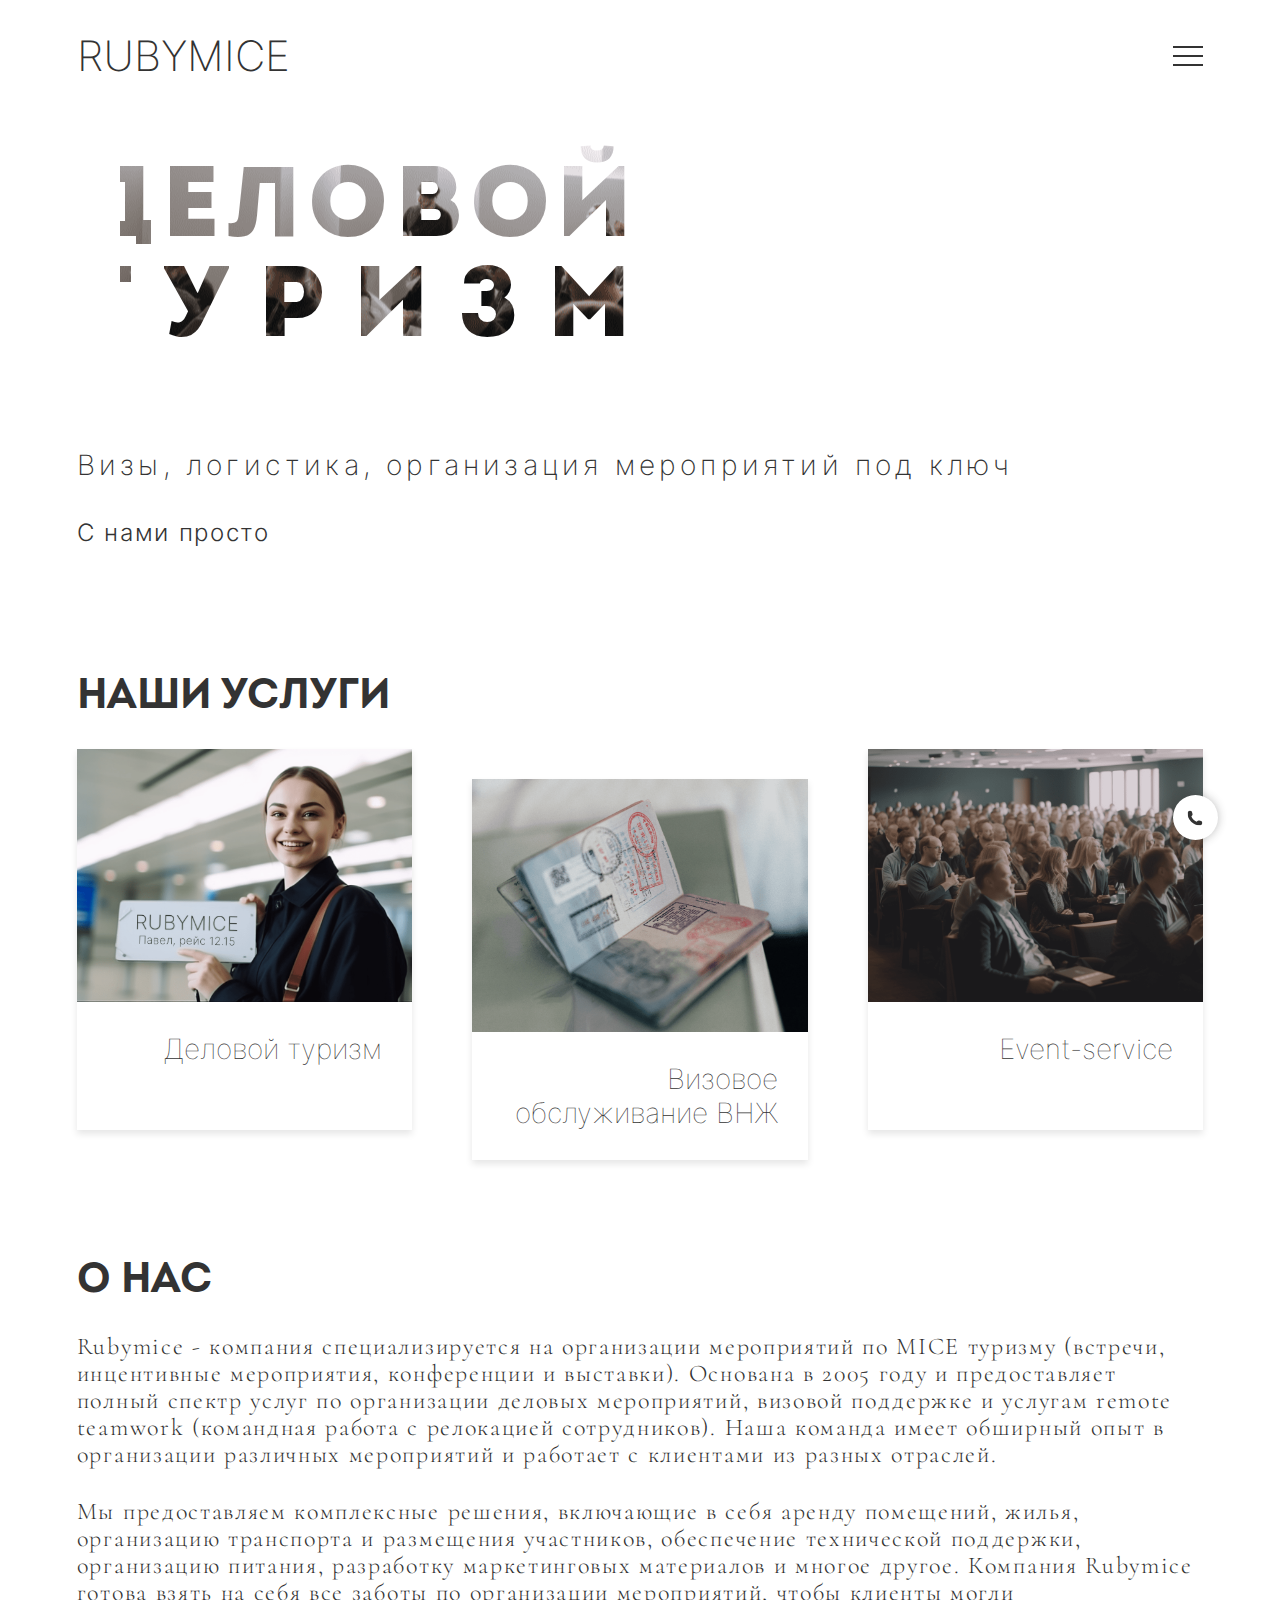
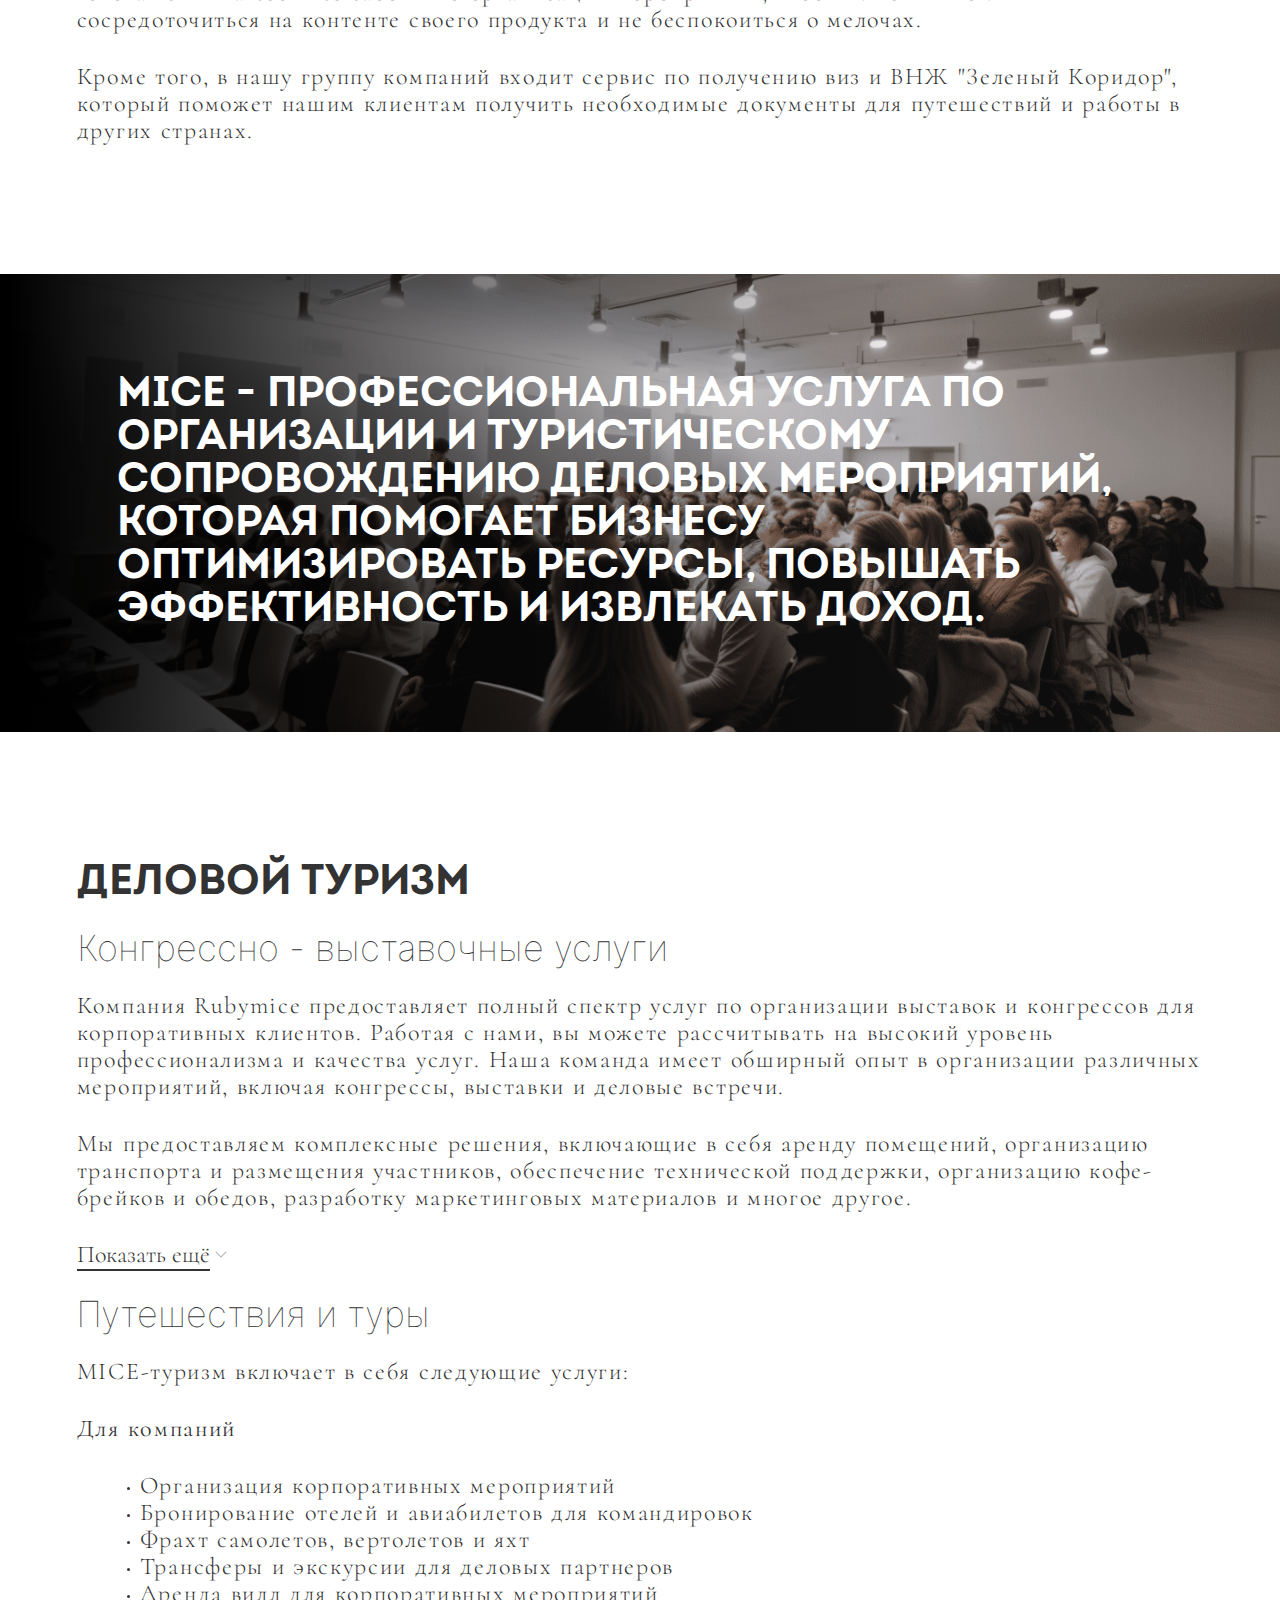
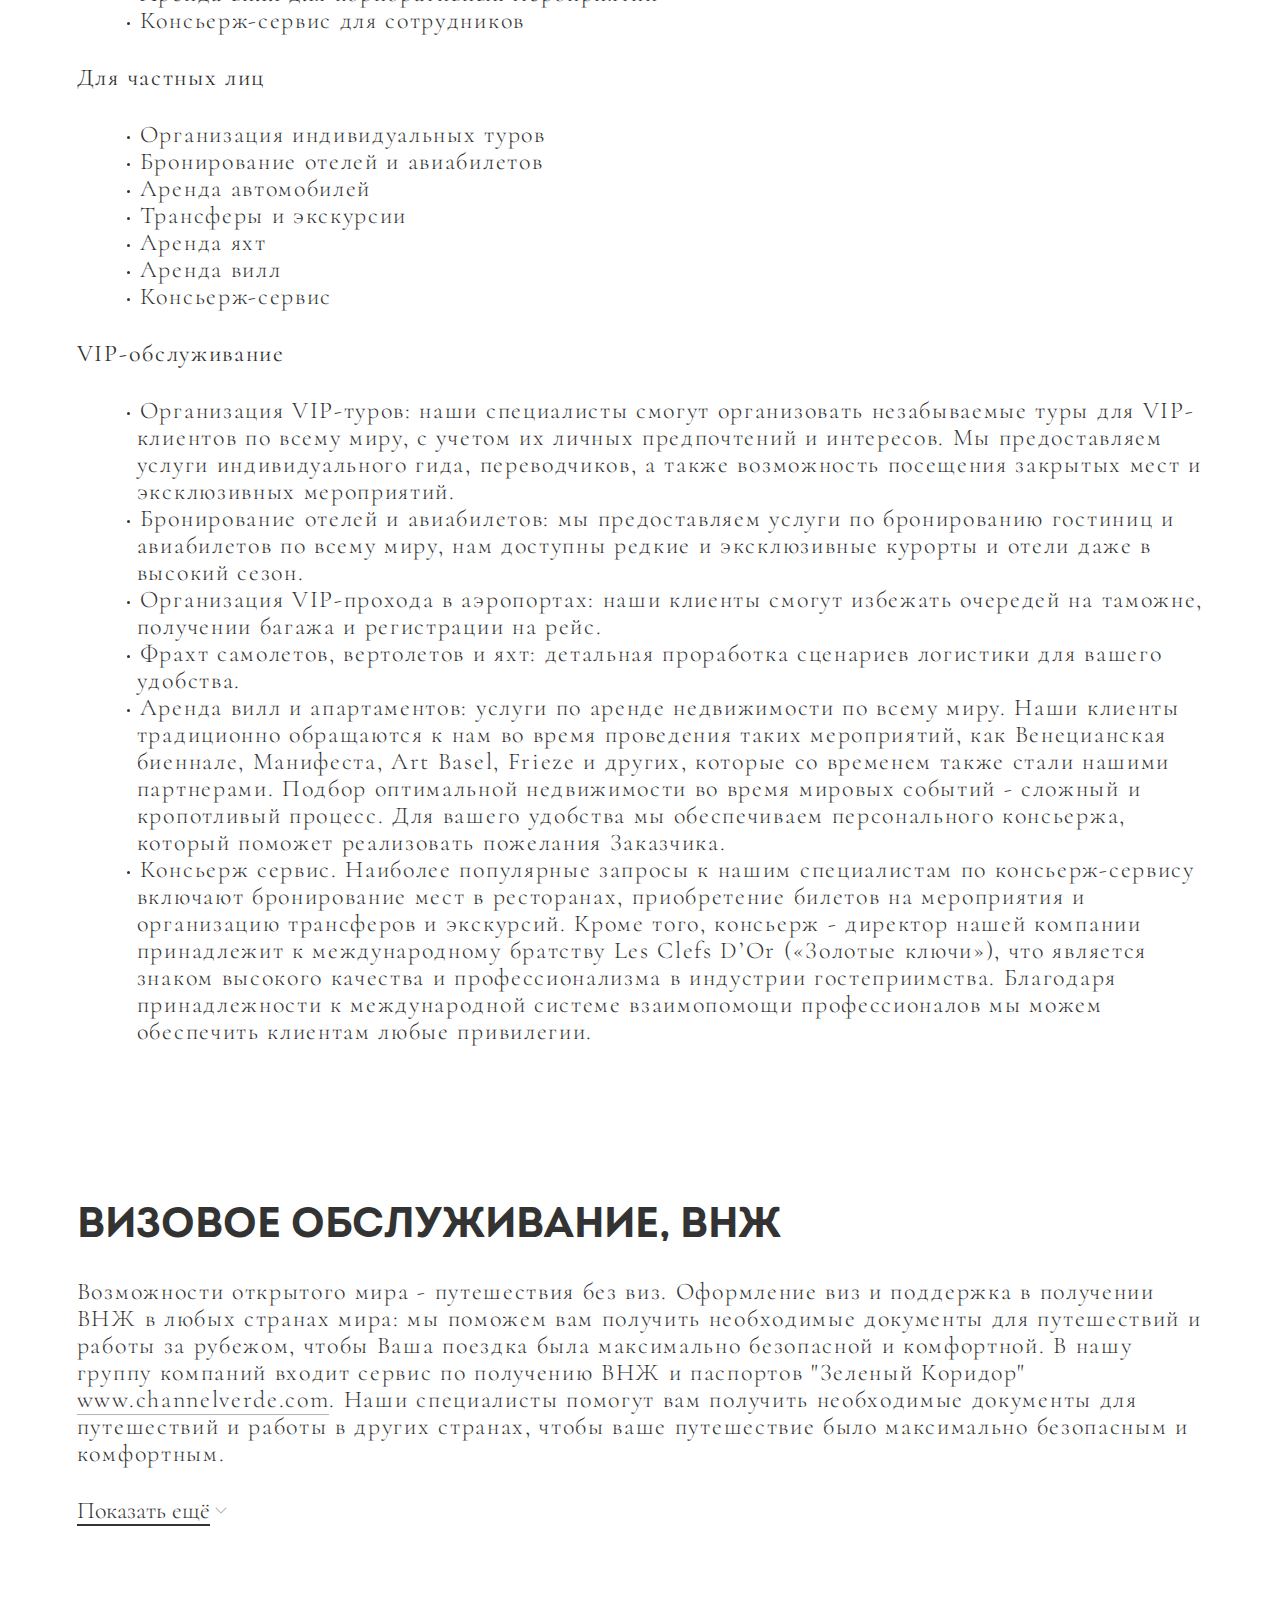
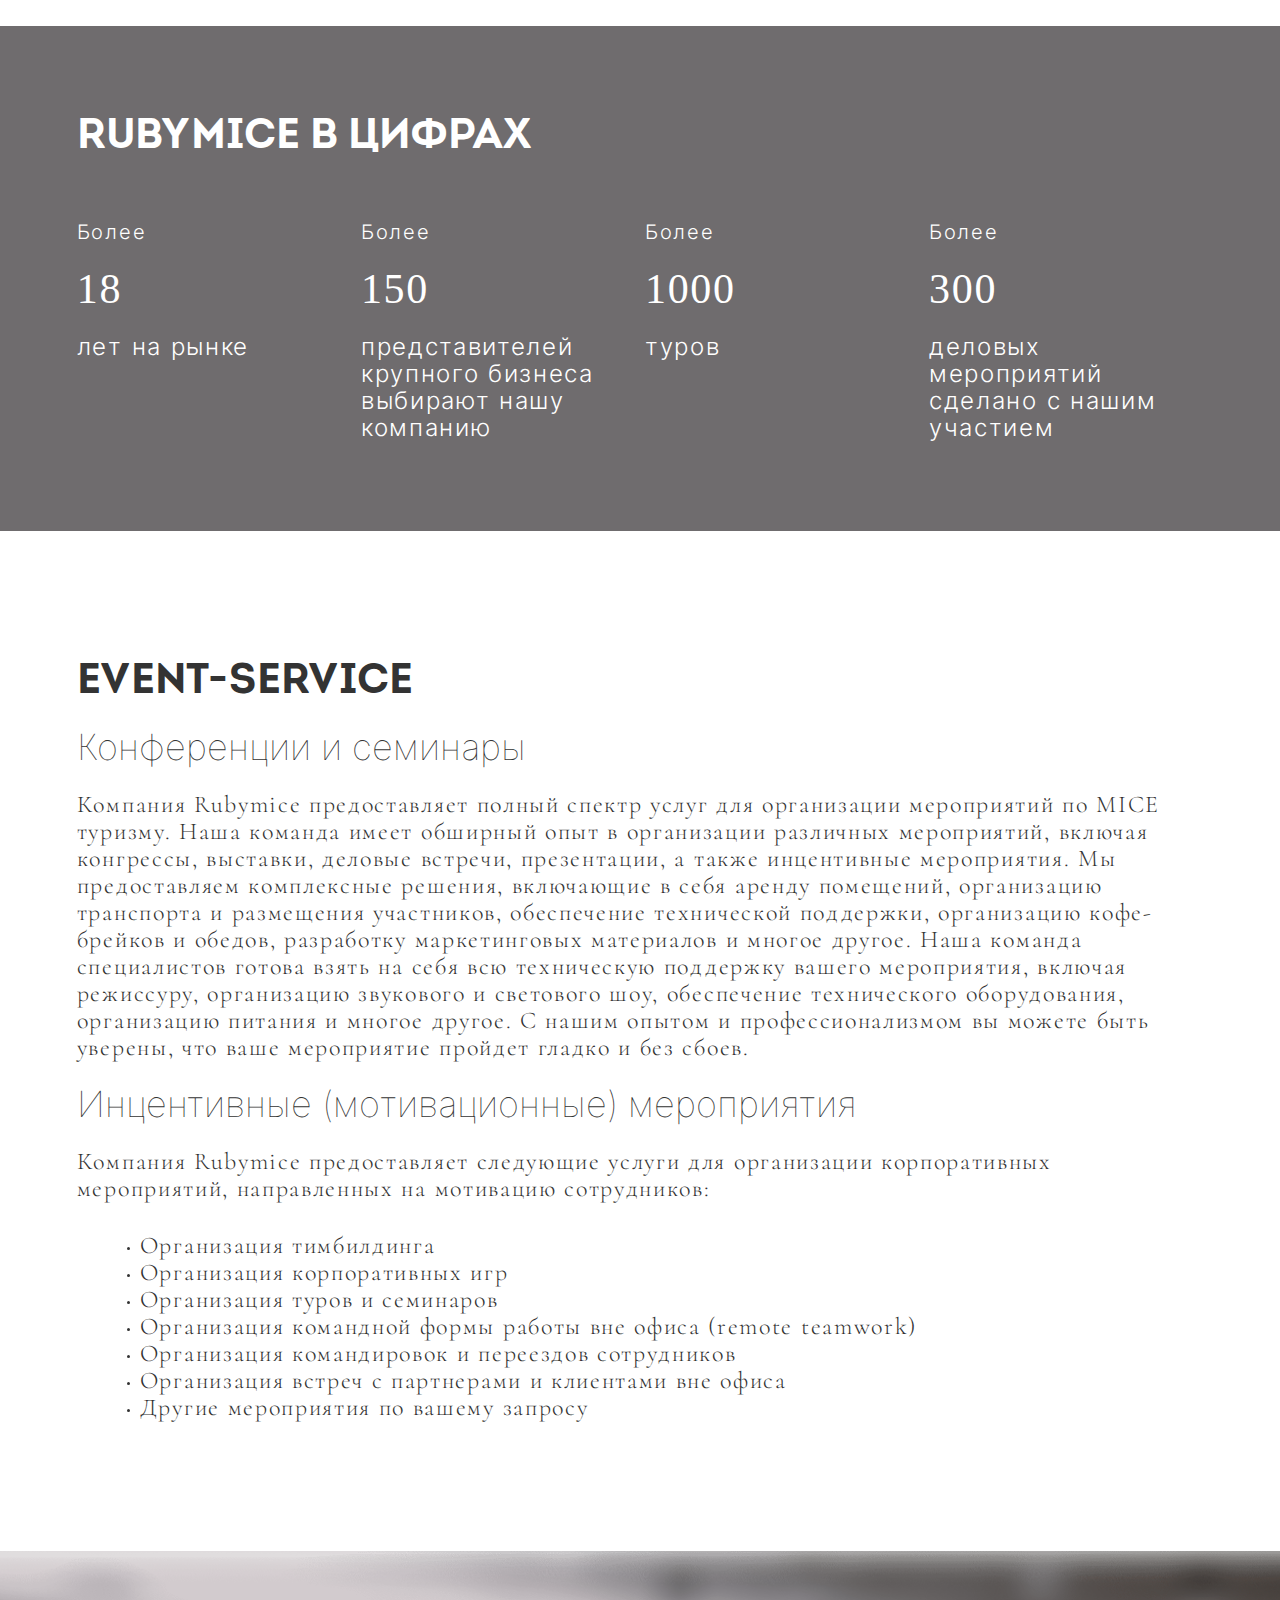
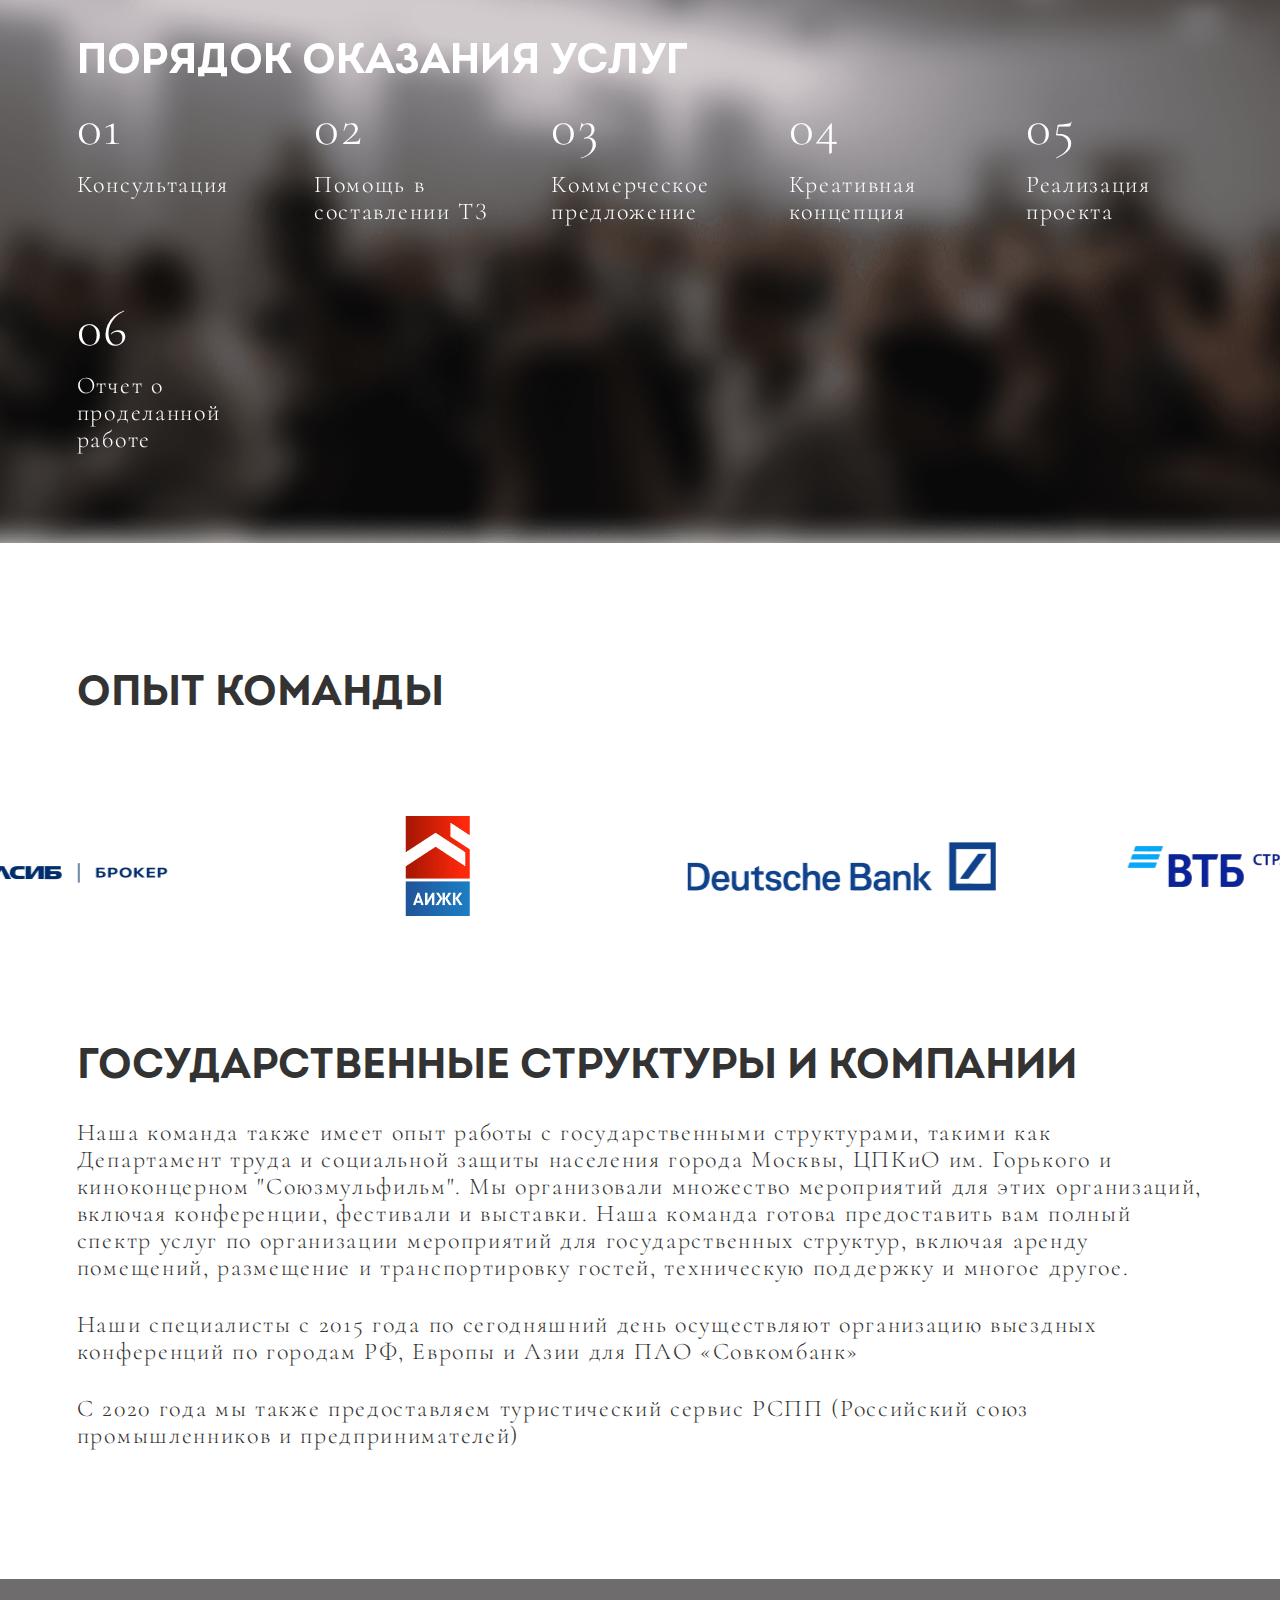
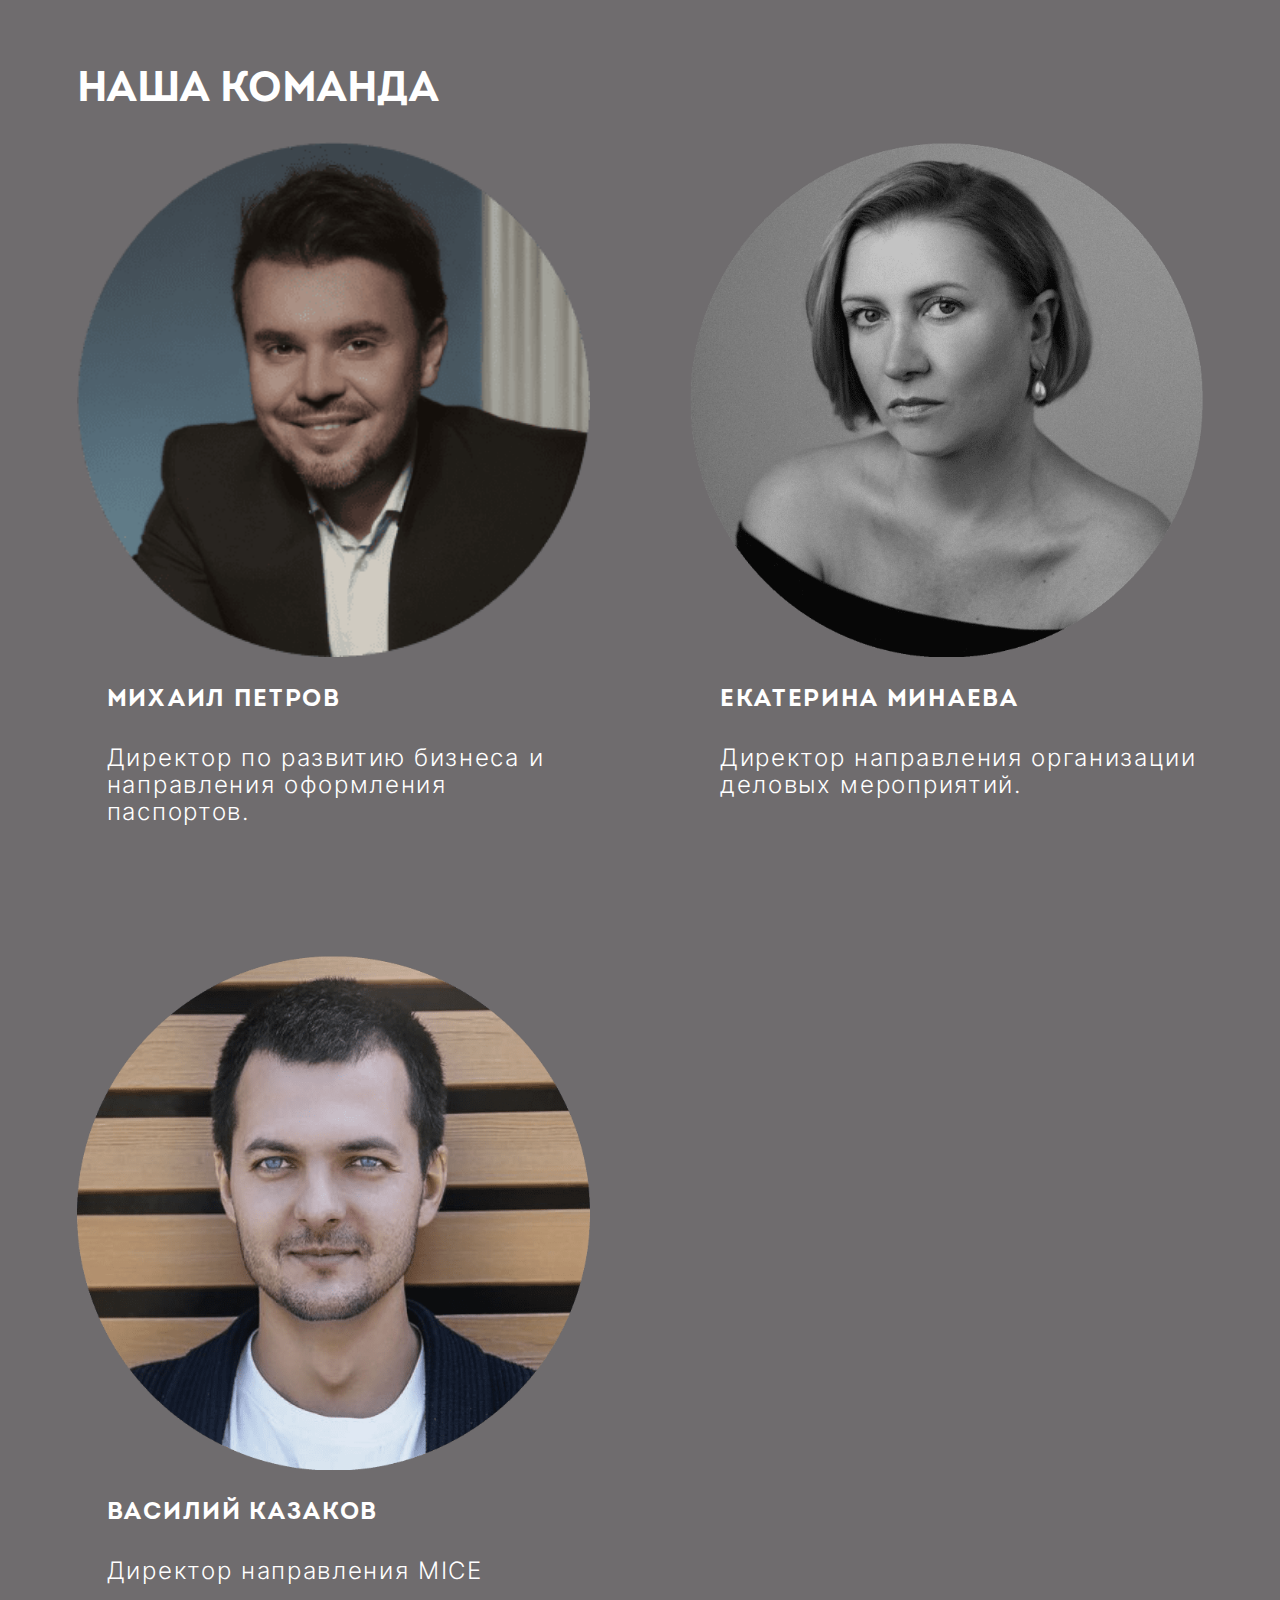
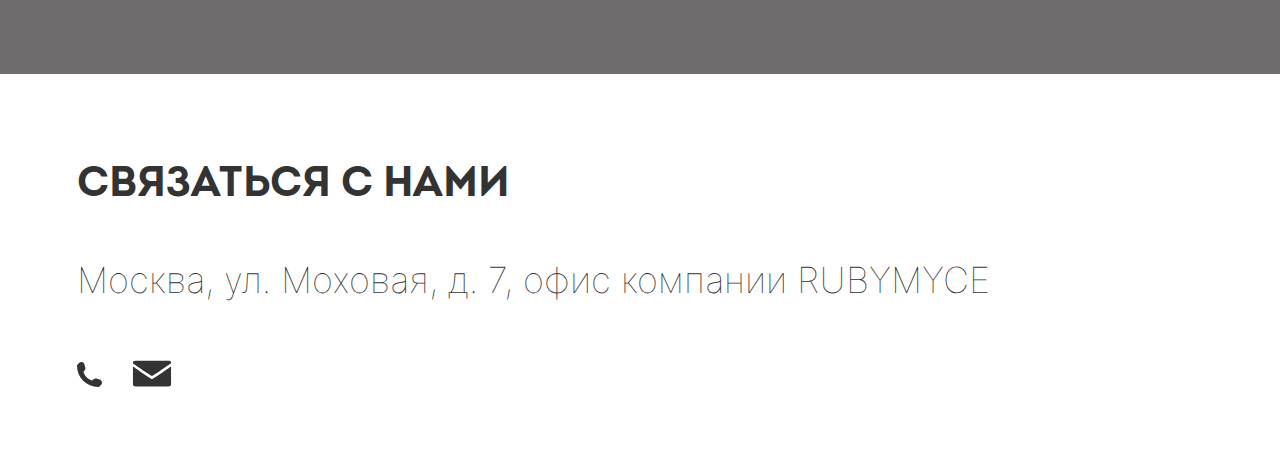
==== commit b99d42e6: "feat + refactor: новые картинки, замена барышни, замена картинки event-service, правки по тексту, пр" ====
--- a/index.html
+++ b/index.html
@@ -67,7 +67,7 @@
         <section class="services" id="services">
           <h2>Наши услуги</h2>
           <div class="services-items row"><a class="services-item" href="#tourism">
-              <div class="services-item__photo img__empty"><img src="../img/table.png"></div>
+              <div class="services-item__photo img__empty"><img src="../img/girl.png"></div>
               <div class="services-item__text">
                 <h6 class="services-item__heading">Деловой туризм</h6>
               </div></a><a class="services-item" href="#visa">
@@ -75,7 +75,7 @@
               <div class="services-item__text">
                 <h6 class="services-item__heading">Визовое обслуживание ВНЖ</h6>
               </div></a><a class="services-item" href="#event-service">
-              <div class="services-item__photo img__empty"><img src="../img/audience.png"></div>
+              <div class="services-item__photo img__empty"><img src="../img/audience-2.png"></div>
               <div class="services-item__text">
                 <h6 class="services-item__heading">Event-service</h6>
               </div></a></div>
@@ -283,7 +283,7 @@
       <footer class="footer">
         <h5>Связаться с нами</h5>
         <div class="contacts">
-          <p class="subtitle">Адрес: ул. Моховая, д. 7</p>
+          <p class="subtitle">Москва, ул. Моховая, д. 7, офис компании RUBYMYCE</p>
           <div class="contacts__icons"><a href="https://wa.me/+79038169165" target="_blank">
               <svg class="phone">
                 <use xlink:href="img/sprites/sprite.svg#phone"></use>
--- a/styles/main.min.css
+++ b/styles/main.min.css
@@ -1 +1 @@
-html{line-height:1.15;-webkit-text-size-adjust:100%}details,main{display:block}h1{font-size:2em;margin:.67em 0}hr{-webkit-box-sizing:content-box;box-sizing:content-box;height:0;overflow:visible}code,kbd,pre,samp{font-family:monospace,monospace;font-size:1em}abbr[title]{border-bottom:none;text-decoration:underline;-webkit-text-decoration:underline dotted;text-decoration:underline dotted}b,strong{font-weight:bolder}small{font-size:80%}sub,sup{font-size:75%;line-height:0;position:relative;vertical-align:baseline}sub{bottom:-.25em}sup{top:-.5em}img{border-style:none;display:block;margin-block:30px;width:100%;height:300px;-o-object-fit:cover;object-fit:cover}button,input,optgroup,select,textarea{font-family:inherit;font-size:100%;line-height:1.15;margin:0}button,input{overflow:visible}button,select{text-transform:none}[type=button],[type=reset],[type=submit],button{-webkit-appearance:button}[type=button]::-moz-focus-inner,[type=reset]::-moz-focus-inner,[type=submit]::-moz-focus-inner,button::-moz-focus-inner{border-style:none;padding:0}[type=button]:-moz-focusring,[type=reset]:-moz-focusring,[type=submit]:-moz-focusring,button:-moz-focusring{outline:ButtonText dotted 1px}fieldset{padding:.35em .75em .625em}legend{-webkit-box-sizing:border-box;box-sizing:border-box;color:inherit;display:table;max-width:100%;padding:0;white-space:normal}progress{vertical-align:baseline}[type=checkbox],[type=radio]{-webkit-box-sizing:border-box;box-sizing:border-box;padding:0}[type=number]::-webkit-inner-spin-button,[type=number]::-webkit-outer-spin-button{height:auto}[type=search]{-webkit-appearance:textfield;outline-offset:-2px}[type=search]::-webkit-search-decoration{-webkit-appearance:none}::-webkit-file-upload-button{-webkit-appearance:button;font:inherit}summary{display:list-item}[hidden],template{display:none}@font-face{font-family:swiper-icons;src:url("data:application/font-woff;charset=utf-8;base64, [base64]//wADZ2x5ZgAAAywAAADMAAAD2MHtryVoZWFkAAABbAAAADAAAAA2E2+eoWhoZWEAAAGcAAAAHwAAACQC9gDzaG10eAAAAigAAAAZAAAArgJkABFsb2NhAAAC0AAAAFoAAABaFQAUGG1heHAAAAG8AAAAHwAAACAAcABAbmFtZQAAA/gAAAE5AAACXvFdBwlwb3N0AAAFNAAAAGIAAACE5s74hXjaY2BkYGAAYpf5Hu/j+W2+MnAzMYDAzaX6QjD6/4//Bxj5GA8AuRwMYGkAPywL13jaY2BkYGA88P8Agx4j+/8fQDYfA1AEBWgDAIB2BOoAeNpjYGRgYNBh4GdgYgABEMnIABJzYNADCQAACWgAsQB42mNgYfzCOIGBlYGB0YcxjYGBwR1Kf2WQZGhhYGBiYGVmgAFGBiQQkOaawtDAoMBQxXjg/wEGPcYDDA4wNUA2CCgwsAAAO4EL6gAAeNpj2M0gyAACqxgGNWBkZ2D4/wMA+xkDdgAAAHjaY2BgYGaAYBkGRgYQiAHyGMF8FgYHIM3DwMHABGQrMOgyWDLEM1T9/w8UBfEMgLzE////P/5//f/V/xv+r4eaAAeMbAxwIUYmIMHEgKYAYjUcsDAwsLKxc3BycfPw8jEQA/[base64]/uznmfPFBNODM2K7MTQ45YEAZqGP81AmGGcF3iPqOop0r1SPTaTbVkfUe4HXj97wYE+yNwWYxwWu4v1ugWHgo3S1XdZEVqWM7ET0cfnLGxWfkgR42o2PvWrDMBSFj/IHLaF0zKjRgdiVMwScNRAoWUoH78Y2icB/yIY09An6AH2Bdu/UB+yxopYshQiEvnvu0dURgDt8QeC8PDw7Fpji3fEA4z/PEJ6YOB5hKh4dj3EvXhxPqH/SKUY3rJ7srZ4FZnh1PMAtPhwP6fl2PMJMPDgeQ4rY8YT6Gzao0eAEA409DuggmTnFnOcSCiEiLMgxCiTI6Cq5DZUd3Qmp10vO0LaLTd2cjN4fOumlc7lUYbSQcZFkutRG7g6JKZKy0RmdLY680CDnEJ+UMkpFFe1RN7nxdVpXrC4aTtnaurOnYercZg2YVmLN/d/gczfEimrE/fs/bOuq29Zmn8tloORaXgZgGa78yO9/cnXm2BpaGvq25Dv9S4E9+5SIc9PqupJKhYFSSl47+Qcr1mYNAAAAeNptw0cKwkAAAMDZJA8Q7OUJvkLsPfZ6zFVERPy8qHh2YER+3i/BP83vIBLLySsoKimrqKqpa2hp6+jq6RsYGhmbmJqZSy0sraxtbO3sHRydnEMU4uR6yx7JJXveP7WrDycAAAAAAAH//wACeNpjYGRgYOABYhkgZgJCZgZNBkYGLQZtIJsFLMYAAAw3ALgAeNolizEKgDAQBCchRbC2sFER0YD6qVQiBCv/H9ezGI6Z5XBAw8CBK/m5iQQVauVbXLnOrMZv2oLdKFa8Pjuru2hJzGabmOSLzNMzvutpB3N42mNgZGBg4GKQYzBhYMxJLMlj4GBgAYow/P/PAJJhLM6sSoWKfWCAAwDAjgbRAAB42mNgYGBkAIIbCZo5IPrmUn0hGA0AO8EFTQAA");font-weight:400;font-style:normal}:root{--swiper-theme-color:#007aff;--swiper-navigation-size:44px}.swiper{margin-left:auto;margin-right:auto;position:relative;overflow:hidden;list-style:none;padding:0;z-index:1}.swiper-vertical>.swiper-wrapper{-webkit-box-orient:vertical;-webkit-box-direction:normal;-ms-flex-direction:column;flex-direction:column}.swiper-wrapper{position:relative;width:100%;height:100%;z-index:1;display:-webkit-box;display:-ms-flexbox;display:flex;-webkit-transition-property:-webkit-transform;-o-transition-property:transform;transition-property:transform,-webkit-transform;-webkit-box-sizing:content-box;box-sizing:content-box}.swiper-android .swiper-slide,.swiper-wrapper{-webkit-transform:translate3d(0,0,0);transform:translate3d(0,0,0)}.swiper-pointer-events{-ms-touch-action:pan-y;touch-action:pan-y}.swiper-pointer-events.swiper-vertical{-ms-touch-action:pan-x;touch-action:pan-x}.swiper-slide{-ms-flex-negative:0;flex-shrink:0;width:100%;height:100%;position:relative;-webkit-transition-property:-webkit-transform;-o-transition-property:transform;transition-property:transform,-webkit-transform}.swiper-slide-invisible-blank{visibility:hidden}.swiper-autoheight,.swiper-autoheight .swiper-slide{height:auto}.swiper-autoheight .swiper-wrapper{-webkit-box-align:start;-ms-flex-align:start;align-items:flex-start;-webkit-transition-property:height,-webkit-transform;-o-transition-property:transform,height;transition-property:transform,height,-webkit-transform}.swiper-backface-hidden .swiper-slide{-webkit-transform:translateZ(0);transform:translateZ(0);-webkit-backface-visibility:hidden;backface-visibility:hidden}.swiper-3d,.swiper-3d.swiper-css-mode .swiper-wrapper{-webkit-perspective:1200px;perspective:1200px}.swiper-3d .swiper-cube-shadow,.swiper-3d .swiper-slide,.swiper-3d .swiper-slide-shadow,.swiper-3d .swiper-slide-shadow-bottom,.swiper-3d .swiper-slide-shadow-left,.swiper-3d .swiper-slide-shadow-right,.swiper-3d .swiper-slide-shadow-top,.swiper-3d .swiper-wrapper{-webkit-transform-style:preserve-3d;transform-style:preserve-3d}.swiper-3d .swiper-slide-shadow,.swiper-3d .swiper-slide-shadow-bottom,.swiper-3d .swiper-slide-shadow-left,.swiper-3d .swiper-slide-shadow-right,.swiper-3d .swiper-slide-shadow-top{position:absolute;left:0;top:0;width:100%;height:100%;pointer-events:none;z-index:10}.swiper-3d .swiper-slide-shadow{background:rgba(0,0,0,.15)}.swiper-3d .swiper-slide-shadow-left{background-image:-webkit-gradient(linear,right top,left top,from(rgba(0,0,0,.5)),to(rgba(0,0,0,0)));background-image:-o-linear-gradient(right,rgba(0,0,0,.5),rgba(0,0,0,0));background-image:linear-gradient(to left,rgba(0,0,0,.5),rgba(0,0,0,0))}.swiper-3d .swiper-slide-shadow-right{background-image:-webkit-gradient(linear,left top,right top,from(rgba(0,0,0,.5)),to(rgba(0,0,0,0)));background-image:-o-linear-gradient(left,rgba(0,0,0,.5),rgba(0,0,0,0));background-image:linear-gradient(to right,rgba(0,0,0,.5),rgba(0,0,0,0))}.swiper-3d .swiper-slide-shadow-top{background-image:-webkit-gradient(linear,left bottom,left top,from(rgba(0,0,0,.5)),to(rgba(0,0,0,0)));background-image:-o-linear-gradient(bottom,rgba(0,0,0,.5),rgba(0,0,0,0));background-image:linear-gradient(to top,rgba(0,0,0,.5),rgba(0,0,0,0))}.swiper-3d .swiper-slide-shadow-bottom{background-image:-webkit-gradient(linear,left top,left bottom,from(rgba(0,0,0,.5)),to(rgba(0,0,0,0)));background-image:-o-linear-gradient(top,rgba(0,0,0,.5),rgba(0,0,0,0));background-image:linear-gradient(to bottom,rgba(0,0,0,.5),rgba(0,0,0,0))}.swiper-css-mode>.swiper-wrapper{overflow:auto;scrollbar-width:none;-ms-overflow-style:none}.swiper-css-mode>.swiper-wrapper::-webkit-scrollbar{display:none}.swiper-css-mode>.swiper-wrapper>.swiper-slide{scroll-snap-align:start start}.swiper-horizontal.swiper-css-mode>.swiper-wrapper{-ms-scroll-snap-type:x mandatory;scroll-snap-type:x mandatory}.swiper-vertical.swiper-css-mode>.swiper-wrapper{-ms-scroll-snap-type:y mandatory;scroll-snap-type:y mandatory}.swiper-centered>.swiper-wrapper::before{content:"";-ms-flex-negative:0;flex-shrink:0;-webkit-box-ordinal-group:10000;-ms-flex-order:9999;order:9999}.swiper-centered.swiper-horizontal>.swiper-wrapper>.swiper-slide:first-child{-webkit-margin-start:var(--swiper-centered-offset-before);margin-inline-start:var(--swiper-centered-offset-before)}.swiper-centered.swiper-horizontal>.swiper-wrapper::before{height:100%;min-height:1px;width:var(--swiper-centered-offset-after)}.swiper-centered.swiper-vertical>.swiper-wrapper>.swiper-slide:first-child{-webkit-margin-before:var(--swiper-centered-offset-before);margin-block-start:var(--swiper-centered-offset-before)}.swiper-centered.swiper-vertical>.swiper-wrapper::before{width:100%;min-width:1px;height:var(--swiper-centered-offset-after)}.swiper-centered>.swiper-wrapper>.swiper-slide{scroll-snap-align:center center}.swiper-pagination{position:absolute;text-align:center;-webkit-transition:opacity .3s;-o-transition:opacity .3s;transition:opacity .3s;-webkit-transform:translate3d(0,0,0);transform:translate3d(0,0,0);z-index:10}.swiper-pagination.swiper-pagination-hidden{opacity:0}.swiper-pagination-disabled>.swiper-pagination,.swiper-pagination.swiper-pagination-disabled{display:none!important}.swiper-horizontal>.swiper-pagination-bullets,.swiper-pagination-bullets.swiper-pagination-horizontal,.swiper-pagination-custom,.swiper-pagination-fraction{bottom:10px;left:0;width:100%}.swiper-pagination-bullets-dynamic{overflow:hidden;font-size:0}.swiper-pagination-bullets-dynamic .swiper-pagination-bullet{-webkit-transform:scale(.33);-ms-transform:scale(.33);transform:scale(.33);position:relative}.swiper-pagination-bullets-dynamic .swiper-pagination-bullet-active,.swiper-pagination-bullets-dynamic .swiper-pagination-bullet-active-main{-webkit-transform:scale(1);-ms-transform:scale(1);transform:scale(1)}.swiper-pagination-bullets-dynamic .swiper-pagination-bullet-active-prev{-webkit-transform:scale(.66);-ms-transform:scale(.66);transform:scale(.66)}.swiper-pagination-bullets-dynamic .swiper-pagination-bullet-active-prev-prev{-webkit-transform:scale(.33);-ms-transform:scale(.33);transform:scale(.33)}.swiper-pagination-bullets-dynamic .swiper-pagination-bullet-active-next{-webkit-transform:scale(.66);-ms-transform:scale(.66);transform:scale(.66)}.swiper-pagination-bullets-dynamic .swiper-pagination-bullet-active-next-next{-webkit-transform:scale(.33);-ms-transform:scale(.33);transform:scale(.33)}.swiper-pagination-bullet{width:var(--swiper-pagination-bullet-width,var(--swiper-pagination-bullet-size,8px));height:var(--swiper-pagination-bullet-height,var(--swiper-pagination-bullet-size,8px));display:inline-block;border-radius:50%;background:var(--swiper-pagination-bullet-inactive-color,#000);opacity:var(--swiper-pagination-bullet-inactive-opacity,.2)}button.swiper-pagination-bullet{border:none;margin:0;padding:0;-webkit-box-shadow:none;box-shadow:none;-webkit-appearance:none;-moz-appearance:none;appearance:none}.swiper-pagination-clickable .swiper-pagination-bullet{cursor:pointer}.swiper-pagination-bullet:only-child{display:none!important}.swiper-pagination-bullet-active{opacity:var(--swiper-pagination-bullet-opacity,1);background:var(--swiper-pagination-color,var(--swiper-theme-color))}.swiper-pagination-vertical.swiper-pagination-bullets,.swiper-vertical>.swiper-pagination-bullets{right:10px;top:50%;-webkit-transform:translate3d(0,-50%,0);transform:translate3d(0,-50%,0)}.swiper-pagination-vertical.swiper-pagination-bullets .swiper-pagination-bullet,.swiper-vertical>.swiper-pagination-bullets .swiper-pagination-bullet{margin:var(--swiper-pagination-bullet-vertical-gap,6px) 0;display:block}.swiper-pagination-vertical.swiper-pagination-bullets.swiper-pagination-bullets-dynamic,.swiper-vertical>.swiper-pagination-bullets.swiper-pagination-bullets-dynamic{top:50%;-webkit-transform:translateY(-50%);-ms-transform:translateY(-50%);transform:translateY(-50%);width:8px}.swiper-pagination-vertical.swiper-pagination-bullets.swiper-pagination-bullets-dynamic .swiper-pagination-bullet,.swiper-vertical>.swiper-pagination-bullets.swiper-pagination-bullets-dynamic .swiper-pagination-bullet{display:inline-block;-webkit-transition:top .2s,-webkit-transform .2s;transition:transform .2s,top .2s,-webkit-transform .2s;-o-transition:transform .2s,top .2s}.swiper-horizontal>.swiper-pagination-bullets .swiper-pagination-bullet,.swiper-pagination-horizontal.swiper-pagination-bullets .swiper-pagination-bullet{margin:0 var(--swiper-pagination-bullet-horizontal-gap,4px)}.swiper-horizontal>.swiper-pagination-bullets.swiper-pagination-bullets-dynamic,.swiper-pagination-horizontal.swiper-pagination-bullets.swiper-pagination-bullets-dynamic{left:50%;-webkit-transform:translateX(-50%);-ms-transform:translateX(-50%);transform:translateX(-50%);white-space:nowrap}.swiper-horizontal>.swiper-pagination-bullets.swiper-pagination-bullets-dynamic .swiper-pagination-bullet,.swiper-pagination-horizontal.swiper-pagination-bullets.swiper-pagination-bullets-dynamic .swiper-pagination-bullet{-webkit-transition:left .2s,-webkit-transform .2s;transition:transform .2s,left .2s,-webkit-transform .2s;-o-transition:transform .2s,left .2s}.swiper-horizontal.swiper-rtl>.swiper-pagination-bullets-dynamic .swiper-pagination-bullet{-webkit-transition:right .2s,-webkit-transform .2s;transition:transform .2s,right .2s,-webkit-transform .2s;-o-transition:transform .2s,right .2s}.swiper-pagination-progressbar{background:rgba(0,0,0,.25);position:absolute}.swiper-pagination-progressbar .swiper-pagination-progressbar-fill{background:var(--swiper-pagination-color,var(--swiper-theme-color));position:absolute;left:0;top:0;width:100%;height:100%;-webkit-transform:scale(0);-ms-transform:scale(0);transform:scale(0);-webkit-transform-origin:left top;-ms-transform-origin:left top;transform-origin:left top}.swiper-rtl .swiper-pagination-progressbar .swiper-pagination-progressbar-fill{-webkit-transform-origin:right top;-ms-transform-origin:right top;transform-origin:right top}.swiper-horizontal>.swiper-pagination-progressbar,.swiper-pagination-progressbar.swiper-pagination-horizontal,.swiper-pagination-progressbar.swiper-pagination-vertical.swiper-pagination-progressbar-opposite,.swiper-vertical>.swiper-pagination-progressbar.swiper-pagination-progressbar-opposite{width:100%;height:4px;left:0;top:0}.swiper-horizontal>.swiper-pagination-progressbar.swiper-pagination-progressbar-opposite,.swiper-pagination-progressbar.swiper-pagination-horizontal.swiper-pagination-progressbar-opposite,.swiper-pagination-progressbar.swiper-pagination-vertical,.swiper-vertical>.swiper-pagination-progressbar{width:4px;height:100%;left:0;top:0}.swiper-pagination-lock{display:none}.swiper-button-next,.swiper-button-prev{position:absolute;top:50%;width:calc(var(--swiper-navigation-size)/ 44 * 27);height:var(--swiper-navigation-size);margin-top:calc(0px - var(--swiper-navigation-size)/ 2);z-index:10;cursor:pointer;display:-webkit-box;display:-ms-flexbox;display:flex;-webkit-box-align:center;-ms-flex-align:center;align-items:center;-webkit-box-pack:center;-ms-flex-pack:center;justify-content:center;color:var(--swiper-navigation-color,var(--swiper-theme-color))}.swiper-button-next.swiper-button-disabled,.swiper-button-prev.swiper-button-disabled{opacity:.35;cursor:auto;pointer-events:none}.swiper-button-next.swiper-button-hidden,.swiper-button-prev.swiper-button-hidden{opacity:0;cursor:auto;pointer-events:none}.swiper-navigation-disabled .swiper-button-next,.swiper-navigation-disabled .swiper-button-prev{display:none!important}.swiper-button-next:after,.swiper-button-prev:after{font-family:swiper-icons;font-size:var(--swiper-navigation-size);text-transform:none!important;letter-spacing:0;font-variant:initial;line-height:1}.swiper-button-prev,.swiper-rtl .swiper-button-next{left:10px;right:auto}.swiper-button-prev:after,.swiper-rtl .swiper-button-next:after{content:"prev"}.swiper-button-next,.swiper-rtl .swiper-button-prev{right:10px;left:auto}.swiper-button-next:after,.swiper-rtl .swiper-button-prev:after{content:"next"}.swiper-button-lock{display:none}.swiper-scrollbar{border-radius:10px;position:relative;-ms-touch-action:none;background:rgba(0,0,0,.1)}.swiper-scrollbar-disabled>.swiper-scrollbar,.swiper-scrollbar.swiper-scrollbar-disabled{display:none!important}.swiper-horizontal>.swiper-scrollbar,.swiper-scrollbar.swiper-scrollbar-horizontal{position:absolute;left:1%;bottom:3px;z-index:50;height:5px;width:98%}.swiper-scrollbar.swiper-scrollbar-vertical,.swiper-vertical>.swiper-scrollbar{position:absolute;right:3px;top:1%;z-index:50;width:5px;height:98%}.swiper-scrollbar-drag{height:100%;width:100%;position:relative;background:rgba(0,0,0,.5);border-radius:10px;left:0;top:0}.swiper-scrollbar-cursor-drag{cursor:move}.swiper-scrollbar-lock{display:none}@font-face{font-family:"Intro Black Alt";src:url(../fonts/Intro-Black-Alt.woff2) format("woff2"),url(../fonts/Intro-Black-Alt.woff) format("woff");font-weight:900;font-style:normal;font-display:swap}@font-face{font-family:Intro;src:url(../fonts/Intro-Black-Italic.woff2) format("woff2"),url(../fonts/Intro-Black-Italic.woff) format("woff");font-weight:900;font-style:italic;font-display:swap}@font-face{font-family:"Intro Bold Alt";src:url(../fonts/Intro-Bold-Alt.woff2) format("woff2"),url(../fonts/Intro-Bold-Alt.woff) format("woff");font-weight:700;font-style:normal;font-display:swap}@font-face{font-family:Intro;src:url(../fonts/Intro-Black.woff2) format("woff2"),url(../fonts/Intro-Black.woff) format("woff");font-weight:900;font-style:normal;font-display:swap}@font-face{font-family:"Intro Bold Caps";src:url(../fonts/Intro-Bold-Caps.woff2) format("woff2"),url(../fonts/Intro-Bold-Caps.woff) format("woff");font-weight:700;font-style:normal;font-display:swap}@font-face{font-family:"Intro Black Caps";src:url(../fonts/Intro-Black-Caps.woff2) format("woff2"),url(../fonts/Intro-Black-Caps.woff) format("woff");font-weight:900;font-style:normal;font-display:swap}@font-face{font-family:"Intro Book";src:url(../fonts/Intro-Book-Italic.woff2) format("woff2"),url(../fonts/Intro-Book-Italic.woff) format("woff");font-weight:400;font-style:italic;font-display:swap}@font-face{font-family:Intro;src:url(../fonts/Intro-Light.woff2) format("woff2"),url(../fonts/Intro-Light.woff) format("woff");font-weight:300;font-style:normal;font-display:swap}@font-face{font-family:"Intro Book Alt";src:url(../fonts/Intro-Book-Alt.woff2) format("woff2"),url(../fonts/Intro-Book-Alt.woff) format("woff");font-weight:400;font-style:normal;font-display:swap}@font-face{font-family:"Intro Regular";src:url(../fonts/Intro-Regular-Italic.woff2) format("woff2"),url(../fonts/Intro-Regular-Italic.woff) format("woff");font-weight:400;font-style:italic;font-display:swap}@font-face{font-family:Intro;src:url(../fonts/Intro-Bold.woff2) format("woff2"),url(../fonts/Intro-Bold.woff) format("woff");font-weight:700;font-style:normal;font-display:swap}@font-face{font-family:"Intro Regular Alt";src:url(../fonts/Intro-Regular-Alt.woff2) format("woff2"),url(../fonts/Intro-Regular-Alt.woff) format("woff");font-weight:400;font-style:normal;font-display:swap}@font-face{font-family:"Intro Light Alt";src:url(../fonts/Intro-Light-Alt.woff2) format("woff2"),url(../fonts/Intro-Light-Alt.woff) format("woff");font-weight:300;font-style:normal;font-display:swap}@font-face{font-family:"Intro Thin Alt";src:url(../fonts/Intro-Thin-Alt.woff2) format("woff2"),url(../fonts/Intro-Thin-Alt.woff) format("woff");font-weight:100;font-style:normal;font-display:swap}@font-face{font-family:"Intro Book";src:url(../fonts/Intro-Book.woff2) format("woff2"),url(../fonts/Intro-Book.woff) format("woff");font-weight:400;font-style:normal;font-display:swap}@font-face{font-family:Intro;src:url(../fonts/Intro-Bold-Italic.woff2) format("woff2"),url(../fonts/Intro-Bold-Italic.woff) format("woff");font-weight:700;font-style:italic;font-display:swap}@font-face{font-family:"Intro Thin Caps";src:url(../fonts/Intro-Thin-Caps.woff2) format("woff2"),url(../fonts/Intro-Thin-Caps.woff) format("woff");font-weight:100;font-style:normal;font-display:swap}@font-face{font-family:Intro;src:url(../fonts/Intro-Regular.woff2) format("woff2"),url(../fonts/Intro-Regular.woff) format("woff");font-weight:400;font-style:normal;font-display:swap}@font-face{font-family:"Intro Regular Caps";src:url(../fonts/Intro-Regular-Caps.woff2) format("woff2"),url(../fonts/Intro-Regular-Caps.woff) format("woff");font-weight:400;font-style:normal;font-display:swap}@font-face{font-family:Intro;src:url(../fonts/Intro-Thin.woff2) format("woff2"),url(../fonts/Intro-Thin.woff) format("woff");font-weight:100;font-style:normal;font-display:swap}@font-face{font-family:Intro;src:url(../fonts/Intro-Light-Italic.woff2) format("woff2"),url(../fonts/Intro-Light-Italic.woff) format("woff");font-weight:300;font-style:italic;font-display:swap}@font-face{font-family:"Intro Light Caps";src:url(../fonts/Intro-Light-Caps.woff2) format("woff2"),url(../fonts/Intro-Light-Caps.woff) format("woff");font-weight:300;font-style:normal;font-display:swap}@font-face{font-family:"Intro Book Caps";src:url(../fonts/Intro-Book-Caps.woff2) format("woff2"),url(../fonts/Intro-Book-Caps.woff) format("woff");font-weight:400;font-style:normal;font-display:swap}@font-face{font-family:Intro;src:url(../fonts/Intro-Thin-Italic.woff2) format("woff2"),url(../fonts/Intro-Thin-Italic.woff) format("woff");font-weight:100;font-style:italic;font-display:swap}@font-face{font-family:Inter;src:url(../fonts/Inter-Bold.woff2) format("woff2"),url(../fonts/Inter-Bold.woff) format("woff");font-weight:700;font-style:normal;font-display:swap}@font-face{font-family:Inter;src:url(../fonts/Inter-Black.woff2) format("woff2"),url(../fonts/Inter-Black.woff) format("woff");font-weight:900;font-style:normal;font-display:swap}@font-face{font-family:Inter;src:url(../fonts/Inter-Thin.woff2) format("woff2"),url(../fonts/Inter-Thin.woff) format("woff");font-weight:100;font-style:normal;font-display:swap}@font-face{font-family:Inter;src:url(../fonts/Inter-Regular.woff2) format("woff2"),url(../fonts/Inter-Regular.woff) format("woff");font-weight:400;font-style:normal;font-display:swap}@font-face{font-family:Inter;src:url(../fonts/Inter-ExtraLight.woff2) format("woff2"),url(../fonts/Inter-ExtraLight.woff) format("woff");font-weight:200;font-style:normal;font-display:swap}@font-face{font-family:Inter;src:url(../fonts/Inter-Medium.woff2) format("woff2"),url(../fonts/Inter-Medium.woff) format("woff");font-weight:500;font-style:normal;font-display:swap}@font-face{font-family:Inter;src:url(../fonts/Inter-SemiBold.woff2) format("woff2"),url(../fonts/Inter-SemiBold.woff) format("woff");font-weight:600;font-style:normal;font-display:swap}@font-face{font-family:Inter;src:url(../fonts/Inter-Light.woff2) format("woff2"),url(../fonts/Inter-Light.woff) format("woff");font-weight:300;font-style:normal;font-display:swap}@font-face{font-family:Inter;src:url(../fonts/Inter-ExtraBold.woff2) format("woff2"),url(../fonts/Inter-ExtraBold.woff) format("woff");font-weight:700;font-style:normal;font-display:swap}*,:after,:before{-webkit-box-sizing:border-box;box-sizing:border-box}body{margin:0;font-family:Cormorant,serif;font-size:clamp(1rem,2.7vw - .2rem,1.5rem);line-height:27px;font-weight:300;letter-spacing:.07em;color:#333;background-color:#fff;scroll-behavior:smooth}body,html{position:relative;overflow-x:hidden}::-moz-selection{background:rgba(189,189,189,.54)}::selection{background:rgba(189,189,189,.54)}h1,h2,h3,h4,h5,h6{margin-block:30px;letter-spacing:normal;line-height:normal;font-family:"Intro Bold Caps";font-size:clamp(1.25rem,7.3vw - 2rem,2.625rem);font-weight:600;text-transform:uppercase}p{margin-block:30px}ul{margin-block:30px;-webkit-padding-start:60px;padding-inline-start:60px}li{list-style:none}li:before{display:inline-block;content:"";position:relative;left:-10px;top:-3px;height:3px;width:3px;background-color:#333;border-radius:100%}a{background-color:transparent;text-decoration:none;color:inherit;border-bottom:1px solid rgba(51,51,51,.37);-webkit-transition:color .3s ease-out;-o-transition:color .3s ease-out;transition:color .3s ease-out}a :visited{color:rgba(51,51,51,.66)}a:hover{color:#bdbdbd}blockquote{margin-block:100px;letter-spacing:normal;line-height:normal;font-family:"Intro Bold Caps";font-size:clamp(1.25rem,7.3vw - 2rem,2.625rem);font-weight:600;text-transform:uppercase;color:#fff}aside,section{display:block}.container,.layout{margin:0 auto}.container{display:-ms-grid;display:grid;-ms-grid-rows:auto minmax(75vh,1fr) auto;grid-template-rows:auto minmax(75vh,1fr) auto;-ms-grid-columns:minmax(250px,1300px);grid-template-columns:minmax(250px,1300px);-webkit-box-pack:center;-ms-flex-pack:center;justify-content:center;gap:100px}.layout{position:relative;display:-ms-grid;display:grid;-ms-grid-rows:auto minmax(75vh,1fr) auto;grid-template-rows:auto minmax(75vh,1fr) auto;gap:60px;margin-inline:4.86vw;-webkit-padding-before:30px;padding-block-start:30px;-webkit-padding-after:60px;padding-block-end:60px}.layout-none{margin-inline:-4.86vw;padding-inline:4.86vw}.layout-none__slider{margin-inline:-5vw;padding-inline:0}.row{display:-ms-grid;display:grid;grid-template-columns:repeat(auto-fit,minmax(320px,1fr));gap:60px}.row__content{display:-webkit-box;display:-ms-flexbox;display:flex;gap:60px;-webkit-box-align:center;-ms-flex-align:center;align-items:center;-webkit-box-pack:start;-ms-flex-pack:start;justify-content:flex-start}.content{display:-ms-grid;display:grid;-ms-grid-columns:minmax(200px,1fr);grid-template-columns:minmax(200px,1fr);gap:100px}.content-sidebar{display:-ms-grid;display:grid;-ms-grid-columns:minmax(350px,auto) 1fr;grid-template-columns:minmax(350px,auto) 1fr;gap:0 60px;height:100%}.layout-none .content-sidebar .content{-webkit-margin-end:60px;margin-inline-end:60px}.subtitle{font-family:Inter;font-size:clamp(1.7rem,2.9vw + .4rem,2.25rem);font-weight:100;letter-spacing:normal}.dark-block{padding-block:60px;background-color:#6f6c6e;color:#fff}.disabled{pointer-events:none;color:rgba(51,51,51,.37)}.introductory{font-family:serif;line-height:normal;-webkit-padding-after:60px;padding-block-end:60px;border-bottom:1px solid rgba(51,51,51,.37)}.not-available{display:-webkit-box;display:-ms-flexbox;display:flex;-webkit-box-orient:vertical;-webkit-box-direction:normal;-ms-flex-direction:column;flex-direction:column;-webkit-box-pack:center;-ms-flex-pack:center;justify-content:center;height:100vh}.not-available h1,.not-available h2{text-align:center;font-weight:100}.header{display:-ms-grid;display:grid;-ms-grid-columns:auto 1fr;grid-template-columns:auto 1fr;-webkit-box-align:center;-ms-flex-align:center;align-items:center;position:relative;font-family:Inter}.header-menu{-ms-grid-column-align:end;justify-self:end}.header-menu__item{-webkit-box-align:center;-ms-flex-align:center;align-items:center}.header-menu__item::before{display:none}.header-menu__item a{display:block;padding:10px;border-color:transparent;-webkit-transition:.3s ease-out;-o-transition:.3s ease-out;transition:.3s ease-out}.logo{border-bottom:0}.logo h1{margin-block:0;font-family:Inter;font-weight:200}.header-menu{position:fixed;z-index:-1;width:100%;height:100%;inset-inline-end:0;inset-block-end:0;-webkit-transform:translateY(-100%);-ms-transform:translateY(-100%);transform:translateY(-100%);background-color:transparent;opacity:0;-webkit-transition:.3s ease-out;-o-transition:.3s ease-out;transition:.3s ease-out}.header-menu__list{display:-webkit-box;display:-ms-flexbox;display:flex;-webkit-padding-start:0;padding-inline-start:0;margin-block:0;-webkit-transform:translate(-50%,-50%);-ms-transform:translate(-50%,-50%);transform:translate(-50%,-50%);-webkit-box-orient:vertical;-webkit-box-direction:normal;-ms-flex-direction:column;flex-direction:column;position:absolute;inset-block-start:50%;inset-inline-start:50%}.header-menu__item{display:block;text-align:center;color:#fff;opacity:0}.header-menu__item a:hover{border-color:transparent}.header-menu--active{opacity:1;z-index:200;background-color:#6f6c6e;-webkit-transform:translateY(0);-ms-transform:translateY(0);transform:translateY(0)}.header-menu--active .header-menu__item{opacity:1}.main__row{-ms-grid-columns:1fr;grid-template-columns:1fr;-ms-grid-rows:1fr auto;grid-template-rows:1fr auto}.main-text{grid-template-columns:repeat(auto-fill,minmax(550px,1fr))}.main-text__title{margin-block:0;padding-top:20px;background-image:url(../img/audience.png);background-position:center center;backround-repeat:no-repeat;background-clip:text;-webkit-background-clip:text;color:transparent;font-size:clamp(2.5rem,20vw - 6.2rem,6.25rem);letter-spacing:.07em}.main-text__title span{letter-spacing:.3em}.main-text__subtitle{-ms-flex-item-align:end;-ms-grid-row-align:end;align-self:end;font-family:Inter;font-size:clamp(1.125rem,3.3vw - .3rem,1.75rem);font-weight:200;line-height:28px;letter-spacing:.15em}.main-subtext{margin:10px 0 0;font-family:Inter}.services-items{grid-auto-rows:-webkit-max-content;grid-auto-rows:max-content}.services-item{-webkit-box-shadow:0 4px 7px rgba(0,0,0,.1);box-shadow:0 4px 7px rgba(0,0,0,.1);border:none}.services-item:nth-child(2){-webkit-margin-before:30px;margin-block-start:30px;-webkit-margin-after:-30px;margin-block-end:-30px}.services-item__photo{-webkit-transition:-webkit-filter .3s ease-out;transition:filter .3s ease-out;-o-transition:filter .3s ease-out;transition:filter .3s ease-out,-webkit-filter .3s ease-out}.services-item__photo:hover{-webkit-filter:brightness(.5);filter:brightness(.5)}.services-item__photo img{height:253px}.services-item__text{padding-inline:30px;text-align:right}.services-item__heading{font-family:Inter;font-size:28px;font-weight:100;text-transform:revert}.about-mice{background:-o-linear-gradient(.13deg,#000 .77%,rgba(0,0,0,0) 72.01%),url(conference-1.png),url(../img/quote-background.png) center center/cover no-repeat;background:linear-gradient(89.87deg,#000 .77%,rgba(0,0,0,0) 72.01%),url(conference-1.png),url(../img/quote-background.png) center center/cover no-repeat;line-height:48px}.numbers__row{grid-template-columns:repeat(auto-fit,minmax(200px,1fr));gap:10px 10px}.numbers__item{font-family:Inter}.numbers__item p{margin:30px 0}.numbers__item p:first-child{font-size:20px}.numbers__item--number{font-family:"Inter Black";font-size:42px;font-weigth:900}.service-procedure{background:url(../img/audience-blurred.png) center center/cover no-repeat;-webkit-filter:blur(0);filter:blur(0)}.service-procedure__row{grid-template-columns:repeat(auto-fill,minmax(160px,1fr))}.service-procedure__item{position:relative}.service-procedure__item:not(:last-child)::after{position:absolute;inset-block-start:50%;inset-inline-end:0;-webkit-transform:translateY(-50%);-ms-transform:translateY(-50%);transform:translateY(-50%);display:block;content:"";height:5px;width:5px;background:#fff;border-radius:100%}.service-procedure__item--number{font-size:52px}.companies .slider{margin-top:100px}.companies .slider-slide{-ms-flex-item-align:center;-ms-grid-row-align:center;align-self:center;-ms-grid-column-align:center;justify-self:center}.companies .slider-slide img{height:auto;width:auto;margin:0 auto}.companies .slider-slide .rusal{height:80px}.companies .slider-slide .aijk,.companies .slider-slide .fond{height:100px}.team__row{gap:100px}.team__item{display:-webkit-box;display:-ms-flexbox;display:flex;-webkit-box-orient:vertical;-webkit-box-direction:normal;-ms-flex-direction:column;flex-direction:column;gap:30px}.team__item--avatar img{height:100%;width:100%}.team__item--text{-webkit-padding-start:30px;padding-inline-start:30px}.team__item--who{font-family:"Intro Bold Caps",sans-serif}.team__item--descr{font-family:Inter}.contacts{display:-webkit-box;display:-ms-flexbox;display:flex;-webkit-box-orient:vertical;-webkit-box-direction:normal;-ms-flex-direction:column;flex-direction:column;gap:30px}.contacts__icons{display:-webkit-box;display:-ms-flexbox;display:flex;gap:30px}.contacts a{display:-webkit-box;display:-ms-flexbox;display:flex;-webkit-box-align:center;-ms-flex-align:center;align-items:center;border:none}.contacts a .phone{-ms-flex-item-align:center;-ms-grid-row-align:center;align-self:center;height:25px;width:25px}.contacts a .envelope{height:40px;width:40px}.img{max-width:600px}.img__float--left{float:left}.img__float--right{float:right}.img__empty,.img__empty img{margin-block:0}button{display:block;min-width:200px;border:none;padding:60px;-webkit-transition:.3s ease-out;-o-transition:.3s ease-out;transition:.3s ease-out;-webkit-appearance:none;-moz-appearance:none;appearance:none;cursor:pointer;background-color:#bdbdbd;color:#333;font-weight:inherit;margin-block:30px 30px}button:hover{color:#333;background-color:#fff;border-color:#bdbdbd}button:active{background-color:#00aafc;border-color:transparent}button:focus{-webkit-box-shadow:0 0 0 3px rgba(0,170,252,.52);box-shadow:0 0 0 3px rgba(0,170,252,.52);outline:0}button:focus:hover{background-color:#00aafc;color:#fff;border-color:transparent}button.active{border-color:transparent;background-color:#00aafc;color:#fff}button.active:hover{background-color:#0c9ade}form button{margin-block:0}textarea{overflow:auto;resize:none;font-family:inherit}select{-webkit-appearance:none;-moz-appearance:none;appearance:none}label,select{-webkit-margin-before:60px;margin-block-start:60px}input,select,textarea{display:block;width:100%;border:1px solid transparent;border:1px solid rgba(51,51,51,.37);padding:60px;-webkit-transition:border .3s ease-out;-o-transition:border .3s ease-out;transition:border .3s ease-out;margin-block:60px;outline:0;color:#333}input::-webkit-input-placeholder,select::-webkit-input-placeholder,textarea::-webkit-input-placeholder{opacity:1!important;font-weight:400;color:#cfd7d3;-webkit-transition:opacity .3s ease-out;transition:opacity .3s ease-out}input::-moz-placeholder,select::-moz-placeholder,textarea::-moz-placeholder{opacity:1!important;font-weight:400;color:#cfd7d3;-moz-transition:opacity .3s ease-out;transition:opacity .3s ease-out}input:-ms-input-placeholder,select:-ms-input-placeholder,textarea:-ms-input-placeholder{opacity:1!important;font-weight:400;color:#cfd7d3;-ms-transition:opacity .3s ease-out;transition:opacity .3s ease-out}input::-ms-input-placeholder,select::-ms-input-placeholder,textarea::-ms-input-placeholder{opacity:1!important;font-weight:400;color:#cfd7d3;-ms-transition:opacity .3s ease-out;transition:opacity .3s ease-out}input::placeholder,select::placeholder,textarea::placeholder{opacity:1!important;font-weight:400;color:#cfd7d3;-webkit-transition:opacity .3s ease-out;-o-transition:opacity .3s ease-out;transition:opacity .3s ease-out}input:focus::-webkit-input-placeholder,select:focus::-webkit-input-placeholder,textarea:focus::-webkit-input-placeholder{opacity:0;color:transparent;-webkit-transition:opacity .3s ease-out;transition:opacity .3s ease-out}input:focus::-moz-placeholder,select:focus::-moz-placeholder,textarea:focus::-moz-placeholder{opacity:0;color:transparent;-moz-transition:opacity .3s ease-out;transition:opacity .3s ease-out}input:focus:-ms-input-placeholder,select:focus:-ms-input-placeholder,textarea:focus:-ms-input-placeholder{opacity:0;color:transparent;-ms-transition:opacity .3s ease-out;transition:opacity .3s ease-out}input:focus::-ms-input-placeholder,select:focus::-ms-input-placeholder,textarea:focus::-ms-input-placeholder{opacity:0;color:transparent;-ms-transition:opacity .3s ease-out;transition:opacity .3s ease-out}input:focus::placeholder,select:focus::placeholder,textarea:focus::placeholder{opacity:0;color:transparent;-webkit-transition:opacity .3s ease-out;-o-transition:opacity .3s ease-out;transition:opacity .3s ease-out}input:focus,select:focus,textarea:focus{border:1px solid rgba(51,51,51,.37)}input[type=checkbox]{width:100%;max-width:15px;height:15px}input[type=radio]{border-radius:100%;width:100%;max-width:17px;height:17px}input[type=checkbox],input[type=radio]{display:block;-ms-flex-item-align:start;align-self:flex-start;border:1px solid rgba(51,51,51,.37);-webkit-appearance:none;-moz-appearance:none;appearance:none;-webkit-transition:background .3s ease-out;-o-transition:background .3s ease-out;transition:background .3s ease-out}input[type=checkbox]:checked,input[type=radio]:checked{background-clip:content-box;background-color:#00aafc;border-color:#00aafc}input[type=range]{-webkit-appearance:none;-moz-appearance:none;appearance:none;border:revert;-webkit-box-shadow:revert;box-shadow:revert;padding:0}input[type=range]::-webkit-slider-thumb{cursor:ew-resize;display:-webkit-box;display:flex;-webkit-box-align:center;align-items:center;width:15px;height:15px;border-radius:50%;-webkit-appearance:none;appearance:none;background-color:#00aafc;margin-top:-5px}input[type=range]::-webkit-slider-thumb:focus{border:1px solid rgba(51,51,51,.37)}input[type=range]::-webkit-slider-runnable-track{display:block;width:100%;height:8px;margin:0;border:1px solid rgba(51,51,51,.37);padding:0;border-radius:5px}input[type=range]:focus{outline:0}.form{width:100%}.form__grid{display:-ms-grid;display:grid;width:100%;-ms-grid-columns:1fr 1fr;grid-template-columns:1fr 1fr;gap:60px}.form__privacy,.form__radio{display:-webkit-box;display:-ms-flexbox;display:flex;-webkit-box-align:center;-ms-flex-align:center;align-items:center;gap:60px}.form__privacy--text,.form__radio--text{font-size:inherit;line-height:18px}.form__privacy--link,.form__radio--link{font-size:inherit}.submit{-ms-flex-item-align:end;align-self:flex-end}#checkbox-switch{width:17px;max-width:24px;height:revert;background-color:revert;border:revert;margin-block:20px;padding-block:12px;padding-inline:20px;-webkit-box-shadow:none;box-shadow:none}.checkbox-switch{position:relative;padding:5px 0 0 50px}.checkbox-switch::before{content:"";display:block;position:absolute;top:0;left:0;width:40px;height:24px;border:1px solid rgba(51,51,51,.37);-webkit-transition:.3s;-o-transition:.3s;transition:.3s;border-radius:16px;background:#fff}.checkbox-switch::after{content:"";display:block;position:absolute;top:0;left:0;width:24px;height:24px;border:1px solid rgba(51,51,51,.37);-webkit-transition:.3s;-o-transition:.3s;transition:.3s;border-radius:16px;background:#263238}.checkbox-switch:hover::after{-webkit-box-shadow:0 0 5px rgba(0,0,0,.3);box-shadow:0 0 5px rgba(0,0,0,.3)}.checkbox-switch:checked::after{margin-left:16px}.checkbox-switch:checked::before{background:#00aafc}.table{width:100%;border-spacing:0;border-collapse:collapse}.table__wrapper{max-width:1300px;margin:0 auto}.table__caption{text-align:start;padding:10px}.table__data,.table__header{padding:10px;border:1px solid rgba(51,51,51,.37);text-align:start}.burger{-webkit-transform:translateY(-50%);-ms-transform:translateY(-50%);transform:translateY(-50%);display:block;position:absolute;z-index:200;width:30px;height:20px;inset-block-start:50%;inset-inline-end:0;cursor:pointer}.burger__inner{cursor:pointer;position:relative;z-index:100;inset-block-start:0;inset-inline-end:0;height:100%}.burger__inner:focus{border:1px solid #333}.burger__inner div{display:block;position:absolute;width:100%;height:2px;background-color:#333;-webkit-transition:.3s ease-out;-o-transition:.3s ease-out;transition:.3s ease-out}.burger__inner div:nth-child(1){inset-block-start:0}.burger__inner div:nth-child(2){-webkit-transform:translate(-50%,-50%);-ms-transform:translate(-50%,-50%);transform:translate(-50%,-50%);inset-block-start:50%;inset-inline-start:50%}.burger__inner div:nth-child(3){inset-block-end:0}.burger__inner--active div{background-color:#fff}.burger__inner--active div:nth-child(1){inset-block-start:9px;-webkit-transform:rotate(45deg);-ms-transform:rotate(45deg);transform:rotate(45deg)}.burger__inner--active div:nth-child(2){-webkit-transform:scale(0);-ms-transform:scale(0);transform:scale(0);opacity:0}.burger__inner--active div:nth-child(3){inset-block-end:9px;-webkit-transform:rotate(-45deg);-ms-transform:rotate(-45deg);transform:rotate(-45deg)}.slider-navigation{position:relative;min-height:100px}.slider-button-next,.slider-button-prev{color:#333}.slider img{margin-block:0}#slider-pagination{display:-webkit-box;display:-ms-flexbox;display:flex;-webkit-box-pack:center;-ms-flex-pack:center;justify-content:center;gap:30px;top:50%;bottom:revert;-webkit-transform:translateY(-50%);-ms-transform:translateY(-50%);transform:translateY(-50%)}#slider-pagination .swiper-pagination-bullet{margin:0;background-color:#333}#slider .swiper-button-next::after,#slider .swiper-button-prev::after{font-size:15px}#slider .swiper-button-next,#slider .swiper-button-prev{font-size:10px}#slide-beyond .slide-beyond-scrollbar.swiper-scrollbar{width:100%;left:0}.show-more__button{position:relative;min-width:revert;border:none;padding:0;margin:0;background-color:transparent;color:#333;border-bottom:2px solid #333}.show-more__button:focus{-webkit-box-shadow:none;box-shadow:none;color:rgba(51,51,51,.37);border-color:rgba(51,51,51,.37)}.show-more__button:active,.show-more__button:focus:hover,.show-more__button:hover{background-color:transparent}.show-more__button:focus:hover{color:#333}.show-more__button::after{content:"";display:block;position:absolute;width:8px;height:8px;inset-inline-end:-15px;inset-block-start:40%;border-bottom:1px solid rgba(51,51,51,.37);border-right:1px solid rgba(51,51,51,.37);-webkit-transform:translateY(-50%) rotate(45deg);-ms-transform:translateY(-50%) rotate(45deg);transform:translateY(-50%) rotate(45deg);-webkit-transition:.3s ease-out;-o-transition:.3s ease-out;transition:.3s ease-out}.show-more__button--active::after{-webkit-transform:translateY(-10%) rotate(-135deg);-ms-transform:translateY(-10%) rotate(-135deg);transform:translateY(-10%) rotate(-135deg);border-color:#333}.show-more__content{display:none;-webkit-margin-before:30px;margin-block-start:30px;max-height:0;overflow:hidden;-webkit-transition:.9s;-o-transition:.9s;transition:.9s}.show-more__content p{-webkit-margin-before:0;margin-block-start:0}.action-btns{position:fixed;z-index:5;inset-block-end:60px;inset-inline-end:60px;width:50px;height:120px}.action-btns-up{display:none;opacity:0;-webkit-transition:opacity .3s ease-out;-o-transition:opacity .3s ease-out;transition:opacity .3s ease-out}.action-btns-up .arrow{position:absolute;top:50%;left:50%;width:20px;height:20px;cursor:pointer;-webkit-transform:translate(-44%,-50%) rotate(180deg);-ms-transform:translate(-44%,-50%) rotate(180deg);transform:translate(-44%,-50%) rotate(180deg)}.action-btns-up .arrow:hover.action-btns-up{background-color:#fff}.action-btns-call .phone{-webkit-transform:translate(-50%,-50%);-ms-transform:translate(-50%,-50%);transform:translate(-50%,-50%);position:absolute;top:50%;left:50%;width:15px;height:15px;cursor:pointer;fill:#333}.action-btns-call .phone:hover.action-btns-call{background-color:#fff}.action-btns__inner{display:-webkit-box;display:-ms-flexbox;display:flex;-webkit-box-orient:vertical;-webkit-box-direction:normal;-ms-flex-direction:column;flex-direction:column;-webkit-box-align:center;-ms-flex-align:center;align-items:center;-webkit-box-pack:end;-ms-flex-pack:end;justify-content:flex-end;gap:30px;height:100%}.action-btns__button{-webkit-box-shadow:0 0 10px rgba(51,51,51,.32);box-shadow:0 0 10px rgba(51,51,51,.32);position:relative;background-color:#fff;border-radius:100px}.action-btns__button a{width:100%;height:100%}.action-btns__button button{min-width:revert;width:45px;height:45px;margin:0;padding:0;-webkit-transition:.3s ease-out;-o-transition:.3s ease-out;transition:.3s ease-out;background-color:transparent;border-radius:100px}.action-btns__button button:hover{background-color:#333}.action-btns__button button:hover .arrow,.action-btns__button button:hover .phone{fill:#fff}@media screen and (max-width:1396px){.service-procedure__item:not(:last-child)::after{display:none}}@media screen and (max-width:1300px){.container{padding:0 60px;-webkit-padding-before:30px;padding-block-start:30px}.layout{margin-inline:6vw}.layout-none{margin-inline:-6vw;padding-inline:6vw}.layout-none__slider{margin-inline:-18vw;padding-inline:0}}@media screen and (max-width:1122px){.services-item{height:auto}.services-item:nth-child(2){-webkit-margin-before:0;margin-block-start:0;-webkit-margin-after:0;margin-block-end:0}}@media screen and (max-width:768px){ul{-webkit-margin-before:10px;margin-block-start:10px;-webkit-padding-start:30px;padding-inline-start:30px}.container,.content{gap:50px}.layout-none .content-sidebar .content{margin-inline:60px}.layout-none__slider{margin-inline:0;padding-inline:0}.row{gap:30px}.row__content{-ms-flex-wrap:wrap;flex-wrap:wrap}.content-sidebar{-ms-grid-columns:1fr;grid-template-columns:1fr}.main-text{-ms-grid-columns:1fr;grid-template-columns:1fr;gap:0}.contacts a .phone{height:20px;width:20px}.contacts a .envelope{height:30px;width:30px}.form__grid{-ms-grid-columns:1fr;grid-template-columns:1fr;gap:0}.table__wrapper{overflow-x:scroll;white-space:nowrap}.layout-none .burger{inset-inline-end:6vw}.action-btns{inset-block-end:30px;inset-inline-end:30px}}@media screen and (max-width:425px){button{min-width:100%}}@media screen and (max-width:375px){.layout,.row{grid-template-columns:repeat(auto-fill,minmax(200px,1fr))}}@media screen and (max-width:320px){.show-more__item{width:100%;max-width:300px}}+html{line-height:1.15;-webkit-text-size-adjust:100%}details,main{display:block}h1{font-size:2em;margin:.67em 0}hr{-webkit-box-sizing:content-box;box-sizing:content-box;height:0;overflow:visible}code,kbd,pre,samp{font-family:monospace,monospace;font-size:1em}abbr[title]{border-bottom:none;text-decoration:underline;-webkit-text-decoration:underline dotted;text-decoration:underline dotted}b,strong{font-weight:bolder}small{font-size:80%}sub,sup{font-size:75%;line-height:0;position:relative;vertical-align:baseline}sub{bottom:-.25em}sup{top:-.5em}img{border-style:none;display:block;margin-block:30px;width:100%;height:300px;-o-object-fit:cover;object-fit:cover}button,input,optgroup,select,textarea{font-family:inherit;font-size:100%;line-height:1.15;margin:0}button,input{overflow:visible}button,select{text-transform:none}[type=button],[type=reset],[type=submit],button{-webkit-appearance:button}[type=button]::-moz-focus-inner,[type=reset]::-moz-focus-inner,[type=submit]::-moz-focus-inner,button::-moz-focus-inner{border-style:none;padding:0}[type=button]:-moz-focusring,[type=reset]:-moz-focusring,[type=submit]:-moz-focusring,button:-moz-focusring{outline:ButtonText dotted 1px}fieldset{padding:.35em .75em .625em}legend{-webkit-box-sizing:border-box;box-sizing:border-box;color:inherit;display:table;max-width:100%;padding:0;white-space:normal}progress{vertical-align:baseline}[type=checkbox],[type=radio]{-webkit-box-sizing:border-box;box-sizing:border-box;padding:0}[type=number]::-webkit-inner-spin-button,[type=number]::-webkit-outer-spin-button{height:auto}[type=search]{-webkit-appearance:textfield;outline-offset:-2px}[type=search]::-webkit-search-decoration{-webkit-appearance:none}::-webkit-file-upload-button{-webkit-appearance:button;font:inherit}summary{display:list-item}[hidden],template{display:none}@font-face{font-family:swiper-icons;src:url("data:application/font-woff;charset=utf-8;base64, [base64]//wADZ2x5ZgAAAywAAADMAAAD2MHtryVoZWFkAAABbAAAADAAAAA2E2+eoWhoZWEAAAGcAAAAHwAAACQC9gDzaG10eAAAAigAAAAZAAAArgJkABFsb2NhAAAC0AAAAFoAAABaFQAUGG1heHAAAAG8AAAAHwAAACAAcABAbmFtZQAAA/gAAAE5AAACXvFdBwlwb3N0AAAFNAAAAGIAAACE5s74hXjaY2BkYGAAYpf5Hu/j+W2+MnAzMYDAzaX6QjD6/4//Bxj5GA8AuRwMYGkAPywL13jaY2BkYGA88P8Agx4j+/8fQDYfA1AEBWgDAIB2BOoAeNpjYGRgYNBh4GdgYgABEMnIABJzYNADCQAACWgAsQB42mNgYfzCOIGBlYGB0YcxjYGBwR1Kf2WQZGhhYGBiYGVmgAFGBiQQkOaawtDAoMBQxXjg/wEGPcYDDA4wNUA2CCgwsAAAO4EL6gAAeNpj2M0gyAACqxgGNWBkZ2D4/wMA+xkDdgAAAHjaY2BgYGaAYBkGRgYQiAHyGMF8FgYHIM3DwMHABGQrMOgyWDLEM1T9/w8UBfEMgLzE////P/5//f/V/xv+r4eaAAeMbAxwIUYmIMHEgKYAYjUcsDAwsLKxc3BycfPw8jEQA/[base64]/uznmfPFBNODM2K7MTQ45YEAZqGP81AmGGcF3iPqOop0r1SPTaTbVkfUe4HXj97wYE+yNwWYxwWu4v1ugWHgo3S1XdZEVqWM7ET0cfnLGxWfkgR42o2PvWrDMBSFj/IHLaF0zKjRgdiVMwScNRAoWUoH78Y2icB/yIY09An6AH2Bdu/UB+yxopYshQiEvnvu0dURgDt8QeC8PDw7Fpji3fEA4z/PEJ6YOB5hKh4dj3EvXhxPqH/SKUY3rJ7srZ4FZnh1PMAtPhwP6fl2PMJMPDgeQ4rY8YT6Gzao0eAEA409DuggmTnFnOcSCiEiLMgxCiTI6Cq5DZUd3Qmp10vO0LaLTd2cjN4fOumlc7lUYbSQcZFkutRG7g6JKZKy0RmdLY680CDnEJ+UMkpFFe1RN7nxdVpXrC4aTtnaurOnYercZg2YVmLN/d/gczfEimrE/fs/bOuq29Zmn8tloORaXgZgGa78yO9/cnXm2BpaGvq25Dv9S4E9+5SIc9PqupJKhYFSSl47+Qcr1mYNAAAAeNptw0cKwkAAAMDZJA8Q7OUJvkLsPfZ6zFVERPy8qHh2YER+3i/BP83vIBLLySsoKimrqKqpa2hp6+jq6RsYGhmbmJqZSy0sraxtbO3sHRydnEMU4uR6yx7JJXveP7WrDycAAAAAAAH//wACeNpjYGRgYOABYhkgZgJCZgZNBkYGLQZtIJsFLMYAAAw3ALgAeNolizEKgDAQBCchRbC2sFER0YD6qVQiBCv/H9ezGI6Z5XBAw8CBK/m5iQQVauVbXLnOrMZv2oLdKFa8Pjuru2hJzGabmOSLzNMzvutpB3N42mNgZGBg4GKQYzBhYMxJLMlj4GBgAYow/P/PAJJhLM6sSoWKfWCAAwDAjgbRAAB42mNgYGBkAIIbCZo5IPrmUn0hGA0AO8EFTQAA");font-weight:400;font-style:normal}:root{--swiper-theme-color:#007aff;--swiper-navigation-size:44px}.swiper{margin-left:auto;margin-right:auto;position:relative;overflow:hidden;list-style:none;padding:0;z-index:1}.swiper-vertical>.swiper-wrapper{-webkit-box-orient:vertical;-webkit-box-direction:normal;-ms-flex-direction:column;flex-direction:column}.swiper-wrapper{position:relative;width:100%;height:100%;z-index:1;display:-webkit-box;display:-ms-flexbox;display:flex;-webkit-transition-property:-webkit-transform;-o-transition-property:transform;transition-property:transform,-webkit-transform;-webkit-box-sizing:content-box;box-sizing:content-box}.swiper-android .swiper-slide,.swiper-wrapper{-webkit-transform:translate3d(0,0,0);transform:translate3d(0,0,0)}.swiper-pointer-events{-ms-touch-action:pan-y;touch-action:pan-y}.swiper-pointer-events.swiper-vertical{-ms-touch-action:pan-x;touch-action:pan-x}.swiper-slide{-ms-flex-negative:0;flex-shrink:0;width:100%;height:100%;position:relative;-webkit-transition-property:-webkit-transform;-o-transition-property:transform;transition-property:transform,-webkit-transform}.swiper-slide-invisible-blank{visibility:hidden}.swiper-autoheight,.swiper-autoheight .swiper-slide{height:auto}.swiper-autoheight .swiper-wrapper{-webkit-box-align:start;-ms-flex-align:start;align-items:flex-start;-webkit-transition-property:height,-webkit-transform;-o-transition-property:transform,height;transition-property:transform,height,-webkit-transform}.swiper-backface-hidden .swiper-slide{-webkit-transform:translateZ(0);transform:translateZ(0);-webkit-backface-visibility:hidden;backface-visibility:hidden}.swiper-3d,.swiper-3d.swiper-css-mode .swiper-wrapper{-webkit-perspective:1200px;perspective:1200px}.swiper-3d .swiper-cube-shadow,.swiper-3d .swiper-slide,.swiper-3d .swiper-slide-shadow,.swiper-3d .swiper-slide-shadow-bottom,.swiper-3d .swiper-slide-shadow-left,.swiper-3d .swiper-slide-shadow-right,.swiper-3d .swiper-slide-shadow-top,.swiper-3d .swiper-wrapper{-webkit-transform-style:preserve-3d;transform-style:preserve-3d}.swiper-3d .swiper-slide-shadow,.swiper-3d .swiper-slide-shadow-bottom,.swiper-3d .swiper-slide-shadow-left,.swiper-3d .swiper-slide-shadow-right,.swiper-3d .swiper-slide-shadow-top{position:absolute;left:0;top:0;width:100%;height:100%;pointer-events:none;z-index:10}.swiper-3d .swiper-slide-shadow{background:rgba(0,0,0,.15)}.swiper-3d .swiper-slide-shadow-left{background-image:-webkit-gradient(linear,right top,left top,from(rgba(0,0,0,.5)),to(rgba(0,0,0,0)));background-image:-o-linear-gradient(right,rgba(0,0,0,.5),rgba(0,0,0,0));background-image:linear-gradient(to left,rgba(0,0,0,.5),rgba(0,0,0,0))}.swiper-3d .swiper-slide-shadow-right{background-image:-webkit-gradient(linear,left top,right top,from(rgba(0,0,0,.5)),to(rgba(0,0,0,0)));background-image:-o-linear-gradient(left,rgba(0,0,0,.5),rgba(0,0,0,0));background-image:linear-gradient(to right,rgba(0,0,0,.5),rgba(0,0,0,0))}.swiper-3d .swiper-slide-shadow-top{background-image:-webkit-gradient(linear,left bottom,left top,from(rgba(0,0,0,.5)),to(rgba(0,0,0,0)));background-image:-o-linear-gradient(bottom,rgba(0,0,0,.5),rgba(0,0,0,0));background-image:linear-gradient(to top,rgba(0,0,0,.5),rgba(0,0,0,0))}.swiper-3d .swiper-slide-shadow-bottom{background-image:-webkit-gradient(linear,left top,left bottom,from(rgba(0,0,0,.5)),to(rgba(0,0,0,0)));background-image:-o-linear-gradient(top,rgba(0,0,0,.5),rgba(0,0,0,0));background-image:linear-gradient(to bottom,rgba(0,0,0,.5),rgba(0,0,0,0))}.swiper-css-mode>.swiper-wrapper{overflow:auto;scrollbar-width:none;-ms-overflow-style:none}.swiper-css-mode>.swiper-wrapper::-webkit-scrollbar{display:none}.swiper-css-mode>.swiper-wrapper>.swiper-slide{scroll-snap-align:start start}.swiper-horizontal.swiper-css-mode>.swiper-wrapper{-ms-scroll-snap-type:x mandatory;scroll-snap-type:x mandatory}.swiper-vertical.swiper-css-mode>.swiper-wrapper{-ms-scroll-snap-type:y mandatory;scroll-snap-type:y mandatory}.swiper-centered>.swiper-wrapper::before{content:"";-ms-flex-negative:0;flex-shrink:0;-webkit-box-ordinal-group:10000;-ms-flex-order:9999;order:9999}.swiper-centered.swiper-horizontal>.swiper-wrapper>.swiper-slide:first-child{-webkit-margin-start:var(--swiper-centered-offset-before);margin-inline-start:var(--swiper-centered-offset-before)}.swiper-centered.swiper-horizontal>.swiper-wrapper::before{height:100%;min-height:1px;width:var(--swiper-centered-offset-after)}.swiper-centered.swiper-vertical>.swiper-wrapper>.swiper-slide:first-child{-webkit-margin-before:var(--swiper-centered-offset-before);margin-block-start:var(--swiper-centered-offset-before)}.swiper-centered.swiper-vertical>.swiper-wrapper::before{width:100%;min-width:1px;height:var(--swiper-centered-offset-after)}.swiper-centered>.swiper-wrapper>.swiper-slide{scroll-snap-align:center center}.swiper-pagination{position:absolute;text-align:center;-webkit-transition:opacity .3s;-o-transition:opacity .3s;transition:opacity .3s;-webkit-transform:translate3d(0,0,0);transform:translate3d(0,0,0);z-index:10}.swiper-pagination.swiper-pagination-hidden{opacity:0}.swiper-pagination-disabled>.swiper-pagination,.swiper-pagination.swiper-pagination-disabled{display:none!important}.swiper-horizontal>.swiper-pagination-bullets,.swiper-pagination-bullets.swiper-pagination-horizontal,.swiper-pagination-custom,.swiper-pagination-fraction{bottom:10px;left:0;width:100%}.swiper-pagination-bullets-dynamic{overflow:hidden;font-size:0}.swiper-pagination-bullets-dynamic .swiper-pagination-bullet{-webkit-transform:scale(.33);-ms-transform:scale(.33);transform:scale(.33);position:relative}.swiper-pagination-bullets-dynamic .swiper-pagination-bullet-active,.swiper-pagination-bullets-dynamic .swiper-pagination-bullet-active-main{-webkit-transform:scale(1);-ms-transform:scale(1);transform:scale(1)}.swiper-pagination-bullets-dynamic .swiper-pagination-bullet-active-prev{-webkit-transform:scale(.66);-ms-transform:scale(.66);transform:scale(.66)}.swiper-pagination-bullets-dynamic .swiper-pagination-bullet-active-prev-prev{-webkit-transform:scale(.33);-ms-transform:scale(.33);transform:scale(.33)}.swiper-pagination-bullets-dynamic .swiper-pagination-bullet-active-next{-webkit-transform:scale(.66);-ms-transform:scale(.66);transform:scale(.66)}.swiper-pagination-bullets-dynamic .swiper-pagination-bullet-active-next-next{-webkit-transform:scale(.33);-ms-transform:scale(.33);transform:scale(.33)}.swiper-pagination-bullet{width:var(--swiper-pagination-bullet-width,var(--swiper-pagination-bullet-size,8px));height:var(--swiper-pagination-bullet-height,var(--swiper-pagination-bullet-size,8px));display:inline-block;border-radius:50%;background:var(--swiper-pagination-bullet-inactive-color,#000);opacity:var(--swiper-pagination-bullet-inactive-opacity,.2)}button.swiper-pagination-bullet{border:none;margin:0;padding:0;-webkit-box-shadow:none;box-shadow:none;-webkit-appearance:none;-moz-appearance:none;appearance:none}.swiper-pagination-clickable .swiper-pagination-bullet{cursor:pointer}.swiper-pagination-bullet:only-child{display:none!important}.swiper-pagination-bullet-active{opacity:var(--swiper-pagination-bullet-opacity,1);background:var(--swiper-pagination-color,var(--swiper-theme-color))}.swiper-pagination-vertical.swiper-pagination-bullets,.swiper-vertical>.swiper-pagination-bullets{right:10px;top:50%;-webkit-transform:translate3d(0,-50%,0);transform:translate3d(0,-50%,0)}.swiper-pagination-vertical.swiper-pagination-bullets .swiper-pagination-bullet,.swiper-vertical>.swiper-pagination-bullets .swiper-pagination-bullet{margin:var(--swiper-pagination-bullet-vertical-gap,6px) 0;display:block}.swiper-pagination-vertical.swiper-pagination-bullets.swiper-pagination-bullets-dynamic,.swiper-vertical>.swiper-pagination-bullets.swiper-pagination-bullets-dynamic{top:50%;-webkit-transform:translateY(-50%);-ms-transform:translateY(-50%);transform:translateY(-50%);width:8px}.swiper-pagination-vertical.swiper-pagination-bullets.swiper-pagination-bullets-dynamic .swiper-pagination-bullet,.swiper-vertical>.swiper-pagination-bullets.swiper-pagination-bullets-dynamic .swiper-pagination-bullet{display:inline-block;-webkit-transition:top .2s,-webkit-transform .2s;transition:transform .2s,top .2s,-webkit-transform .2s;-o-transition:transform .2s,top .2s}.swiper-horizontal>.swiper-pagination-bullets .swiper-pagination-bullet,.swiper-pagination-horizontal.swiper-pagination-bullets .swiper-pagination-bullet{margin:0 var(--swiper-pagination-bullet-horizontal-gap,4px)}.swiper-horizontal>.swiper-pagination-bullets.swiper-pagination-bullets-dynamic,.swiper-pagination-horizontal.swiper-pagination-bullets.swiper-pagination-bullets-dynamic{left:50%;-webkit-transform:translateX(-50%);-ms-transform:translateX(-50%);transform:translateX(-50%);white-space:nowrap}.swiper-horizontal>.swiper-pagination-bullets.swiper-pagination-bullets-dynamic .swiper-pagination-bullet,.swiper-pagination-horizontal.swiper-pagination-bullets.swiper-pagination-bullets-dynamic .swiper-pagination-bullet{-webkit-transition:left .2s,-webkit-transform .2s;transition:transform .2s,left .2s,-webkit-transform .2s;-o-transition:transform .2s,left .2s}.swiper-horizontal.swiper-rtl>.swiper-pagination-bullets-dynamic .swiper-pagination-bullet{-webkit-transition:right .2s,-webkit-transform .2s;transition:transform .2s,right .2s,-webkit-transform .2s;-o-transition:transform .2s,right .2s}.swiper-pagination-progressbar{background:rgba(0,0,0,.25);position:absolute}.swiper-pagination-progressbar .swiper-pagination-progressbar-fill{background:var(--swiper-pagination-color,var(--swiper-theme-color));position:absolute;left:0;top:0;width:100%;height:100%;-webkit-transform:scale(0);-ms-transform:scale(0);transform:scale(0);-webkit-transform-origin:left top;-ms-transform-origin:left top;transform-origin:left top}.swiper-rtl .swiper-pagination-progressbar .swiper-pagination-progressbar-fill{-webkit-transform-origin:right top;-ms-transform-origin:right top;transform-origin:right top}.swiper-horizontal>.swiper-pagination-progressbar,.swiper-pagination-progressbar.swiper-pagination-horizontal,.swiper-pagination-progressbar.swiper-pagination-vertical.swiper-pagination-progressbar-opposite,.swiper-vertical>.swiper-pagination-progressbar.swiper-pagination-progressbar-opposite{width:100%;height:4px;left:0;top:0}.swiper-horizontal>.swiper-pagination-progressbar.swiper-pagination-progressbar-opposite,.swiper-pagination-progressbar.swiper-pagination-horizontal.swiper-pagination-progressbar-opposite,.swiper-pagination-progressbar.swiper-pagination-vertical,.swiper-vertical>.swiper-pagination-progressbar{width:4px;height:100%;left:0;top:0}.swiper-pagination-lock{display:none}.swiper-button-next,.swiper-button-prev{position:absolute;top:50%;width:calc(var(--swiper-navigation-size)/ 44 * 27);height:var(--swiper-navigation-size);margin-top:calc(0px - var(--swiper-navigation-size)/ 2);z-index:10;cursor:pointer;display:-webkit-box;display:-ms-flexbox;display:flex;-webkit-box-align:center;-ms-flex-align:center;align-items:center;-webkit-box-pack:center;-ms-flex-pack:center;justify-content:center;color:var(--swiper-navigation-color,var(--swiper-theme-color))}.swiper-button-next.swiper-button-disabled,.swiper-button-prev.swiper-button-disabled{opacity:.35;cursor:auto;pointer-events:none}.swiper-button-next.swiper-button-hidden,.swiper-button-prev.swiper-button-hidden{opacity:0;cursor:auto;pointer-events:none}.swiper-navigation-disabled .swiper-button-next,.swiper-navigation-disabled .swiper-button-prev{display:none!important}.swiper-button-next:after,.swiper-button-prev:after{font-family:swiper-icons;font-size:var(--swiper-navigation-size);text-transform:none!important;letter-spacing:0;font-variant:initial;line-height:1}.swiper-button-prev,.swiper-rtl .swiper-button-next{left:10px;right:auto}.swiper-button-prev:after,.swiper-rtl .swiper-button-next:after{content:"prev"}.swiper-button-next,.swiper-rtl .swiper-button-prev{right:10px;left:auto}.swiper-button-next:after,.swiper-rtl .swiper-button-prev:after{content:"next"}.swiper-button-lock{display:none}.swiper-scrollbar{border-radius:10px;position:relative;-ms-touch-action:none;background:rgba(0,0,0,.1)}.swiper-scrollbar-disabled>.swiper-scrollbar,.swiper-scrollbar.swiper-scrollbar-disabled{display:none!important}.swiper-horizontal>.swiper-scrollbar,.swiper-scrollbar.swiper-scrollbar-horizontal{position:absolute;left:1%;bottom:3px;z-index:50;height:5px;width:98%}.swiper-scrollbar.swiper-scrollbar-vertical,.swiper-vertical>.swiper-scrollbar{position:absolute;right:3px;top:1%;z-index:50;width:5px;height:98%}.swiper-scrollbar-drag{height:100%;width:100%;position:relative;background:rgba(0,0,0,.5);border-radius:10px;left:0;top:0}.swiper-scrollbar-cursor-drag{cursor:move}.swiper-scrollbar-lock{display:none}@font-face{font-family:"Intro Black Alt";src:url(../fonts/Intro-Black-Alt.woff2) format("woff2"),url(../fonts/Intro-Black-Alt.woff) format("woff");font-weight:900;font-style:normal;font-display:swap}@font-face{font-family:Intro;src:url(../fonts/Intro-Black-Italic.woff2) format("woff2"),url(../fonts/Intro-Black-Italic.woff) format("woff");font-weight:900;font-style:italic;font-display:swap}@font-face{font-family:"Intro Bold Alt";src:url(../fonts/Intro-Bold-Alt.woff2) format("woff2"),url(../fonts/Intro-Bold-Alt.woff) format("woff");font-weight:700;font-style:normal;font-display:swap}@font-face{font-family:Intro;src:url(../fonts/Intro-Black.woff2) format("woff2"),url(../fonts/Intro-Black.woff) format("woff");font-weight:900;font-style:normal;font-display:swap}@font-face{font-family:"Intro Bold Caps";src:url(../fonts/Intro-Bold-Caps.woff2) format("woff2"),url(../fonts/Intro-Bold-Caps.woff) format("woff");font-weight:700;font-style:normal;font-display:swap}@font-face{font-family:"Intro Black Caps";src:url(../fonts/Intro-Black-Caps.woff2) format("woff2"),url(../fonts/Intro-Black-Caps.woff) format("woff");font-weight:900;font-style:normal;font-display:swap}@font-face{font-family:"Intro Book";src:url(../fonts/Intro-Book-Italic.woff2) format("woff2"),url(../fonts/Intro-Book-Italic.woff) format("woff");font-weight:400;font-style:italic;font-display:swap}@font-face{font-family:Intro;src:url(../fonts/Intro-Light.woff2) format("woff2"),url(../fonts/Intro-Light.woff) format("woff");font-weight:300;font-style:normal;font-display:swap}@font-face{font-family:"Intro Book Alt";src:url(../fonts/Intro-Book-Alt.woff2) format("woff2"),url(../fonts/Intro-Book-Alt.woff) format("woff");font-weight:400;font-style:normal;font-display:swap}@font-face{font-family:"Intro Regular";src:url(../fonts/Intro-Regular-Italic.woff2) format("woff2"),url(../fonts/Intro-Regular-Italic.woff) format("woff");font-weight:400;font-style:italic;font-display:swap}@font-face{font-family:Intro;src:url(../fonts/Intro-Bold.woff2) format("woff2"),url(../fonts/Intro-Bold.woff) format("woff");font-weight:700;font-style:normal;font-display:swap}@font-face{font-family:"Intro Regular Alt";src:url(../fonts/Intro-Regular-Alt.woff2) format("woff2"),url(../fonts/Intro-Regular-Alt.woff) format("woff");font-weight:400;font-style:normal;font-display:swap}@font-face{font-family:"Intro Light Alt";src:url(../fonts/Intro-Light-Alt.woff2) format("woff2"),url(../fonts/Intro-Light-Alt.woff) format("woff");font-weight:300;font-style:normal;font-display:swap}@font-face{font-family:"Intro Thin Alt";src:url(../fonts/Intro-Thin-Alt.woff2) format("woff2"),url(../fonts/Intro-Thin-Alt.woff) format("woff");font-weight:100;font-style:normal;font-display:swap}@font-face{font-family:"Intro Book";src:url(../fonts/Intro-Book.woff2) format("woff2"),url(../fonts/Intro-Book.woff) format("woff");font-weight:400;font-style:normal;font-display:swap}@font-face{font-family:Intro;src:url(../fonts/Intro-Bold-Italic.woff2) format("woff2"),url(../fonts/Intro-Bold-Italic.woff) format("woff");font-weight:700;font-style:italic;font-display:swap}@font-face{font-family:"Intro Thin Caps";src:url(../fonts/Intro-Thin-Caps.woff2) format("woff2"),url(../fonts/Intro-Thin-Caps.woff) format("woff");font-weight:100;font-style:normal;font-display:swap}@font-face{font-family:Intro;src:url(../fonts/Intro-Regular.woff2) format("woff2"),url(../fonts/Intro-Regular.woff) format("woff");font-weight:400;font-style:normal;font-display:swap}@font-face{font-family:"Intro Regular Caps";src:url(../fonts/Intro-Regular-Caps.woff2) format("woff2"),url(../fonts/Intro-Regular-Caps.woff) format("woff");font-weight:400;font-style:normal;font-display:swap}@font-face{font-family:Intro;src:url(../fonts/Intro-Thin.woff2) format("woff2"),url(../fonts/Intro-Thin.woff) format("woff");font-weight:100;font-style:normal;font-display:swap}@font-face{font-family:Intro;src:url(../fonts/Intro-Light-Italic.woff2) format("woff2"),url(../fonts/Intro-Light-Italic.woff) format("woff");font-weight:300;font-style:italic;font-display:swap}@font-face{font-family:"Intro Light Caps";src:url(../fonts/Intro-Light-Caps.woff2) format("woff2"),url(../fonts/Intro-Light-Caps.woff) format("woff");font-weight:300;font-style:normal;font-display:swap}@font-face{font-family:"Intro Book Caps";src:url(../fonts/Intro-Book-Caps.woff2) format("woff2"),url(../fonts/Intro-Book-Caps.woff) format("woff");font-weight:400;font-style:normal;font-display:swap}@font-face{font-family:Intro;src:url(../fonts/Intro-Thin-Italic.woff2) format("woff2"),url(../fonts/Intro-Thin-Italic.woff) format("woff");font-weight:100;font-style:italic;font-display:swap}@font-face{font-family:Inter;src:url(../fonts/Inter-Bold.woff2) format("woff2"),url(../fonts/Inter-Bold.woff) format("woff");font-weight:700;font-style:normal;font-display:swap}@font-face{font-family:Inter;src:url(../fonts/Inter-Black.woff2) format("woff2"),url(../fonts/Inter-Black.woff) format("woff");font-weight:900;font-style:normal;font-display:swap}@font-face{font-family:Inter;src:url(../fonts/Inter-Thin.woff2) format("woff2"),url(../fonts/Inter-Thin.woff) format("woff");font-weight:100;font-style:normal;font-display:swap}@font-face{font-family:Inter;src:url(../fonts/Inter-Regular.woff2) format("woff2"),url(../fonts/Inter-Regular.woff) format("woff");font-weight:400;font-style:normal;font-display:swap}@font-face{font-family:Inter;src:url(../fonts/Inter-ExtraLight.woff2) format("woff2"),url(../fonts/Inter-ExtraLight.woff) format("woff");font-weight:200;font-style:normal;font-display:swap}@font-face{font-family:Inter;src:url(../fonts/Inter-Medium.woff2) format("woff2"),url(../fonts/Inter-Medium.woff) format("woff");font-weight:500;font-style:normal;font-display:swap}@font-face{font-family:Inter;src:url(../fonts/Inter-SemiBold.woff2) format("woff2"),url(../fonts/Inter-SemiBold.woff) format("woff");font-weight:600;font-style:normal;font-display:swap}@font-face{font-family:Inter;src:url(../fonts/Inter-Light.woff2) format("woff2"),url(../fonts/Inter-Light.woff) format("woff");font-weight:300;font-style:normal;font-display:swap}@font-face{font-family:Inter;src:url(../fonts/Inter-ExtraBold.woff2) format("woff2"),url(../fonts/Inter-ExtraBold.woff) format("woff");font-weight:700;font-style:normal;font-display:swap}*,:after,:before{-webkit-box-sizing:border-box;box-sizing:border-box}body{margin:0;font-family:Cormorant,serif;font-size:clamp(1rem,2.7vw - .2rem,1.5rem);line-height:27px;font-weight:300;letter-spacing:.07em;color:#333;background-color:#fff;scroll-behavior:smooth}body,html{position:relative;overflow-x:hidden}::-moz-selection{background:rgba(189,189,189,.54)}::selection{background:rgba(189,189,189,.54)}h1,h2,h3,h4,h5,h6{margin-block:30px;letter-spacing:normal;line-height:normal;font-family:"Intro Bold Caps";font-size:clamp(1.25rem,7.3vw - 2rem,2.625rem);font-weight:600;text-transform:uppercase}p{margin-block:30px}ul{margin-block:30px;-webkit-padding-start:60px;padding-inline-start:60px}li{list-style:none}li:before{display:inline-block;content:"";position:relative;left:-10px;top:-3px;height:3px;width:3px;background-color:#333;border-radius:100%}a{background-color:transparent;text-decoration:none;color:inherit;border-bottom:1px solid rgba(51,51,51,.37);-webkit-transition:color .3s ease-out;-o-transition:color .3s ease-out;transition:color .3s ease-out}a :visited{color:rgba(51,51,51,.66)}a:hover{color:#bdbdbd}blockquote{margin-block:100px;letter-spacing:normal;line-height:normal;font-family:"Intro Bold Caps";font-size:clamp(1.25rem,7.3vw - 2rem,2.625rem);font-weight:600;text-transform:uppercase;color:#fff}aside,section{display:block}.container,.layout{margin:0 auto}.container{display:-ms-grid;display:grid;-ms-grid-rows:auto minmax(75vh,1fr) auto;grid-template-rows:auto minmax(75vh,1fr) auto;-ms-grid-columns:minmax(250px,1300px);grid-template-columns:minmax(250px,1300px);-webkit-box-pack:center;-ms-flex-pack:center;justify-content:center;gap:100px}.layout{position:relative;display:-ms-grid;display:grid;-ms-grid-rows:auto minmax(75vh,1fr) auto;grid-template-rows:auto minmax(75vh,1fr) auto;gap:60px;margin-inline:4.86vw;-webkit-padding-before:30px;padding-block-start:30px;-webkit-padding-after:60px;padding-block-end:60px}.layout-none{margin-inline:-4.86vw;padding-inline:4.86vw}.layout-none__slider{margin-inline:-5vw;padding-inline:0}.row{display:-ms-grid;display:grid;grid-template-columns:repeat(auto-fit,minmax(320px,1fr));gap:60px}.row__content{display:-webkit-box;display:-ms-flexbox;display:flex;gap:60px;-webkit-box-align:center;-ms-flex-align:center;align-items:center;-webkit-box-pack:start;-ms-flex-pack:start;justify-content:flex-start}.content{display:-ms-grid;display:grid;-ms-grid-columns:minmax(200px,1fr);grid-template-columns:minmax(200px,1fr);gap:100px}.content-sidebar{display:-ms-grid;display:grid;-ms-grid-columns:minmax(350px,auto) 1fr;grid-template-columns:minmax(350px,auto) 1fr;gap:0 60px;height:100%}.layout-none .content-sidebar .content{-webkit-margin-end:60px;margin-inline-end:60px}.subtitle{font-family:Inter;font-size:clamp(1.2rem,5.6vw - 1.3rem,2.25rem);font-weight:100;letter-spacing:normal}.dark-block{padding-block:60px;background-color:#6f6c6e;color:#fff}.disabled{pointer-events:none;color:rgba(51,51,51,.37)}.introductory{font-family:serif;line-height:normal;-webkit-padding-after:60px;padding-block-end:60px;border-bottom:1px solid rgba(51,51,51,.37)}.not-available{display:-webkit-box;display:-ms-flexbox;display:flex;-webkit-box-orient:vertical;-webkit-box-direction:normal;-ms-flex-direction:column;flex-direction:column;-webkit-box-pack:center;-ms-flex-pack:center;justify-content:center;height:100vh}.not-available h1,.not-available h2{text-align:center;font-weight:100}.header{display:-ms-grid;display:grid;-ms-grid-columns:auto 1fr;grid-template-columns:auto 1fr;-webkit-box-align:center;-ms-flex-align:center;align-items:center;position:relative;font-family:Inter}.header-menu{-ms-grid-column-align:end;justify-self:end}.header-menu__item{-webkit-box-align:center;-ms-flex-align:center;align-items:center}.header-menu__item::before{display:none}.header-menu__item a{display:block;padding:10px;border-color:transparent;-webkit-transition:.3s ease-out;-o-transition:.3s ease-out;transition:.3s ease-out}.logo{border-bottom:0}.logo h1{margin-block:0;font-family:Inter;font-weight:200}.header-menu{position:fixed;z-index:-1;width:100%;height:100%;inset-inline-end:0;inset-block-end:0;-webkit-transform:translateY(-100%);-ms-transform:translateY(-100%);transform:translateY(-100%);background-color:transparent;opacity:0;-webkit-transition:.3s ease-out;-o-transition:.3s ease-out;transition:.3s ease-out}.header-menu__list{display:-webkit-box;display:-ms-flexbox;display:flex;-webkit-padding-start:0;padding-inline-start:0;margin-block:0;-webkit-transform:translate(-50%,-50%);-ms-transform:translate(-50%,-50%);transform:translate(-50%,-50%);-webkit-box-orient:vertical;-webkit-box-direction:normal;-ms-flex-direction:column;flex-direction:column;position:absolute;inset-block-start:50%;inset-inline-start:50%}.header-menu__item{display:block;text-align:center;color:#fff;opacity:0}.header-menu__item a:hover{border-color:transparent}.header-menu--active{opacity:1;z-index:200;background-color:#6f6c6e;-webkit-transform:translateY(0);-ms-transform:translateY(0);transform:translateY(0)}.header-menu--active .header-menu__item{opacity:1}.main__row{-ms-grid-columns:1fr;grid-template-columns:1fr;-ms-grid-rows:1fr auto;grid-template-rows:1fr auto}.main-text{grid-template-columns:repeat(auto-fill,minmax(550px,1fr))}.main-text__title{margin-block:0;padding-top:20px;background-image:url(../img/audience.png);background-position:center center;background-repeat:no-repeat;background-clip:text;-webkit-background-clip:text;color:transparent;font-family:"Intro Black Caps",sans-serif;font-size:clamp(2.5rem,20vw - 6.2rem,6.25rem);letter-spacing:.07em}.main-text__title span{letter-spacing:.3em}.main-text__subtitle{-ms-flex-item-align:end;-ms-grid-row-align:end;align-self:end;font-family:Inter;font-size:clamp(1.125rem,3.3vw - .3rem,1.75rem);font-weight:200;line-height:28px;letter-spacing:.15em}.main-subtext{margin:10px 0 0;font-family:Inter}.services-items{grid-auto-rows:-webkit-max-content;grid-auto-rows:max-content}.services-item{-webkit-box-shadow:0 4px 7px rgba(0,0,0,.1);box-shadow:0 4px 7px rgba(0,0,0,.1);border:none}.services-item:nth-child(2){-webkit-margin-before:30px;margin-block-start:30px;-webkit-margin-after:-30px;margin-block-end:-30px}.services-item__photo{-webkit-transition:-webkit-filter .3s ease-out;transition:filter .3s ease-out;-o-transition:filter .3s ease-out;transition:filter .3s ease-out,-webkit-filter .3s ease-out}.services-item__photo:hover{-webkit-filter:brightness(.5);filter:brightness(.5)}.services-item__photo img{height:253px}.services-item__text{padding-inline:30px;text-align:right}.services-item__heading{font-family:Inter;font-size:28px;font-weight:100;text-transform:revert}.about-mice{background:-o-linear-gradient(.13deg,#000 .77%,rgba(0,0,0,0) 72.01%),url(conference-1.png),url(../img/quote-background.png) center center/cover no-repeat;background:linear-gradient(89.87deg,#000 .77%,rgba(0,0,0,0) 72.01%),url(conference-1.png),url(../img/quote-background.png) center center/cover no-repeat;line-height:48px}.numbers__row{grid-template-columns:repeat(auto-fit,minmax(200px,1fr));gap:10px 10px}.numbers__item{font-family:Inter}.numbers__item p{margin:30px 0}.numbers__item p:first-child{font-size:20px}.numbers__item--number{font-family:"Inter Black";font-size:42px;font-weigth:900}.service-procedure{background:url(../img/audience-blurred.png) center center/cover no-repeat;-webkit-filter:blur(0);filter:blur(0)}.service-procedure__row{grid-template-columns:repeat(auto-fill,minmax(160px,1fr))}.service-procedure__item{position:relative}.service-procedure__item:not(:last-child)::after{position:absolute;inset-block-start:50%;inset-inline-end:0;-webkit-transform:translateY(-50%);-ms-transform:translateY(-50%);transform:translateY(-50%);display:block;content:"";height:5px;width:5px;background:#fff;border-radius:100%}.service-procedure__item--number{font-size:52px}.companies .slider{margin-top:100px}.companies .slider-slide{-ms-flex-item-align:center;-ms-grid-row-align:center;align-self:center;-ms-grid-column-align:center;justify-self:center}.companies .slider-slide img{height:auto;width:auto;margin:0 auto}.companies .slider-slide .rusal{height:80px}.companies .slider-slide .aijk,.companies .slider-slide .fond{height:100px}.team__row{gap:100px}.team__item{display:-webkit-box;display:-ms-flexbox;display:flex;-webkit-box-orient:vertical;-webkit-box-direction:normal;-ms-flex-direction:column;flex-direction:column;gap:30px}.team__item--avatar img{height:100%;width:100%}.team__item--text{-webkit-padding-start:30px;padding-inline-start:30px}.team__item--who{font-family:"Intro Bold Caps",sans-serif}.team__item--descr{font-family:Inter}.contacts{display:-webkit-box;display:-ms-flexbox;display:flex;-webkit-box-orient:vertical;-webkit-box-direction:normal;-ms-flex-direction:column;flex-direction:column;gap:30px}.contacts__icons{display:-webkit-box;display:-ms-flexbox;display:flex;gap:30px}.contacts a{display:-webkit-box;display:-ms-flexbox;display:flex;-webkit-box-align:center;-ms-flex-align:center;align-items:center;border:none}.contacts a .phone{-ms-flex-item-align:center;-ms-grid-row-align:center;align-self:center;height:25px;width:25px}.contacts a .envelope{height:40px;width:40px}.img{max-width:600px}.img__float--left{float:left}.img__float--right{float:right}.img__empty,.img__empty img{margin-block:0}button{display:block;min-width:200px;border:none;padding:60px;-webkit-transition:.3s ease-out;-o-transition:.3s ease-out;transition:.3s ease-out;-webkit-appearance:none;-moz-appearance:none;appearance:none;cursor:pointer;background-color:#bdbdbd;color:#333;font-weight:inherit;margin-block:30px 30px}button:hover{color:#333;background-color:#fff;border-color:#bdbdbd}button:active{background-color:#00aafc;border-color:transparent}button:focus{-webkit-box-shadow:0 0 0 3px rgba(0,170,252,.52);box-shadow:0 0 0 3px rgba(0,170,252,.52);outline:0}button:focus:hover{background-color:#00aafc;color:#fff;border-color:transparent}button.active{border-color:transparent;background-color:#00aafc;color:#fff}button.active:hover{background-color:#0c9ade}form button{margin-block:0}textarea{overflow:auto;resize:none;font-family:inherit}select{-webkit-appearance:none;-moz-appearance:none;appearance:none}label,select{-webkit-margin-before:60px;margin-block-start:60px}input,select,textarea{display:block;width:100%;border:1px solid transparent;border:1px solid rgba(51,51,51,.37);padding:60px;-webkit-transition:border .3s ease-out;-o-transition:border .3s ease-out;transition:border .3s ease-out;margin-block:60px;outline:0;color:#333}input::-webkit-input-placeholder,select::-webkit-input-placeholder,textarea::-webkit-input-placeholder{opacity:1!important;font-weight:400;color:#cfd7d3;-webkit-transition:opacity .3s ease-out;transition:opacity .3s ease-out}input::-moz-placeholder,select::-moz-placeholder,textarea::-moz-placeholder{opacity:1!important;font-weight:400;color:#cfd7d3;-moz-transition:opacity .3s ease-out;transition:opacity .3s ease-out}input:-ms-input-placeholder,select:-ms-input-placeholder,textarea:-ms-input-placeholder{opacity:1!important;font-weight:400;color:#cfd7d3;-ms-transition:opacity .3s ease-out;transition:opacity .3s ease-out}input::-ms-input-placeholder,select::-ms-input-placeholder,textarea::-ms-input-placeholder{opacity:1!important;font-weight:400;color:#cfd7d3;-ms-transition:opacity .3s ease-out;transition:opacity .3s ease-out}input::placeholder,select::placeholder,textarea::placeholder{opacity:1!important;font-weight:400;color:#cfd7d3;-webkit-transition:opacity .3s ease-out;-o-transition:opacity .3s ease-out;transition:opacity .3s ease-out}input:focus::-webkit-input-placeholder,select:focus::-webkit-input-placeholder,textarea:focus::-webkit-input-placeholder{opacity:0;color:transparent;-webkit-transition:opacity .3s ease-out;transition:opacity .3s ease-out}input:focus::-moz-placeholder,select:focus::-moz-placeholder,textarea:focus::-moz-placeholder{opacity:0;color:transparent;-moz-transition:opacity .3s ease-out;transition:opacity .3s ease-out}input:focus:-ms-input-placeholder,select:focus:-ms-input-placeholder,textarea:focus:-ms-input-placeholder{opacity:0;color:transparent;-ms-transition:opacity .3s ease-out;transition:opacity .3s ease-out}input:focus::-ms-input-placeholder,select:focus::-ms-input-placeholder,textarea:focus::-ms-input-placeholder{opacity:0;color:transparent;-ms-transition:opacity .3s ease-out;transition:opacity .3s ease-out}input:focus::placeholder,select:focus::placeholder,textarea:focus::placeholder{opacity:0;color:transparent;-webkit-transition:opacity .3s ease-out;-o-transition:opacity .3s ease-out;transition:opacity .3s ease-out}input:focus,select:focus,textarea:focus{border:1px solid rgba(51,51,51,.37)}input[type=checkbox]{width:100%;max-width:15px;height:15px}input[type=radio]{border-radius:100%;width:100%;max-width:17px;height:17px}input[type=checkbox],input[type=radio]{display:block;-ms-flex-item-align:start;align-self:flex-start;border:1px solid rgba(51,51,51,.37);-webkit-appearance:none;-moz-appearance:none;appearance:none;-webkit-transition:background .3s ease-out;-o-transition:background .3s ease-out;transition:background .3s ease-out}input[type=checkbox]:checked,input[type=radio]:checked{background-clip:content-box;background-color:#00aafc;border-color:#00aafc}input[type=range]{-webkit-appearance:none;-moz-appearance:none;appearance:none;border:revert;-webkit-box-shadow:revert;box-shadow:revert;padding:0}input[type=range]::-webkit-slider-thumb{cursor:ew-resize;display:-webkit-box;display:flex;-webkit-box-align:center;align-items:center;width:15px;height:15px;border-radius:50%;-webkit-appearance:none;appearance:none;background-color:#00aafc;margin-top:-5px}input[type=range]::-webkit-slider-thumb:focus{border:1px solid rgba(51,51,51,.37)}input[type=range]::-webkit-slider-runnable-track{display:block;width:100%;height:8px;margin:0;border:1px solid rgba(51,51,51,.37);padding:0;border-radius:5px}input[type=range]:focus{outline:0}.form{width:100%}.form__grid{display:-ms-grid;display:grid;width:100%;-ms-grid-columns:1fr 1fr;grid-template-columns:1fr 1fr;gap:60px}.form__privacy,.form__radio{display:-webkit-box;display:-ms-flexbox;display:flex;-webkit-box-align:center;-ms-flex-align:center;align-items:center;gap:60px}.form__privacy--text,.form__radio--text{font-size:inherit;line-height:18px}.form__privacy--link,.form__radio--link{font-size:inherit}.submit{-ms-flex-item-align:end;align-self:flex-end}#checkbox-switch{width:17px;max-width:24px;height:revert;background-color:revert;border:revert;margin-block:20px;padding-block:12px;padding-inline:20px;-webkit-box-shadow:none;box-shadow:none}.checkbox-switch{position:relative;padding:5px 0 0 50px}.checkbox-switch::before{content:"";display:block;position:absolute;top:0;left:0;width:40px;height:24px;border:1px solid rgba(51,51,51,.37);-webkit-transition:.3s;-o-transition:.3s;transition:.3s;border-radius:16px;background:#fff}.checkbox-switch::after{content:"";display:block;position:absolute;top:0;left:0;width:24px;height:24px;border:1px solid rgba(51,51,51,.37);-webkit-transition:.3s;-o-transition:.3s;transition:.3s;border-radius:16px;background:#263238}.checkbox-switch:hover::after{-webkit-box-shadow:0 0 5px rgba(0,0,0,.3);box-shadow:0 0 5px rgba(0,0,0,.3)}.checkbox-switch:checked::after{margin-left:16px}.checkbox-switch:checked::before{background:#00aafc}.table{width:100%;border-spacing:0;border-collapse:collapse}.table__wrapper{max-width:1300px;margin:0 auto}.table__caption{text-align:start;padding:10px}.table__data,.table__header{padding:10px;border:1px solid rgba(51,51,51,.37);text-align:start}.burger{-webkit-transform:translateY(-50%);-ms-transform:translateY(-50%);transform:translateY(-50%);display:block;position:absolute;z-index:200;width:30px;height:20px;inset-block-start:50%;inset-inline-end:0;cursor:pointer}.burger__inner{cursor:pointer;position:relative;z-index:100;inset-block-start:0;inset-inline-end:0;height:100%}.burger__inner:focus{border:1px solid #333}.burger__inner div{display:block;position:absolute;width:100%;height:2px;background-color:#333;-webkit-transition:.3s ease-out;-o-transition:.3s ease-out;transition:.3s ease-out}.burger__inner div:nth-child(1){inset-block-start:0}.burger__inner div:nth-child(2){-webkit-transform:translate(-50%,-50%);-ms-transform:translate(-50%,-50%);transform:translate(-50%,-50%);inset-block-start:50%;inset-inline-start:50%}.burger__inner div:nth-child(3){inset-block-end:0}.burger__inner--active div{background-color:#fff}.burger__inner--active div:nth-child(1){inset-block-start:9px;-webkit-transform:rotate(45deg);-ms-transform:rotate(45deg);transform:rotate(45deg)}.burger__inner--active div:nth-child(2){-webkit-transform:scale(0);-ms-transform:scale(0);transform:scale(0);opacity:0}.burger__inner--active div:nth-child(3){inset-block-end:9px;-webkit-transform:rotate(-45deg);-ms-transform:rotate(-45deg);transform:rotate(-45deg)}.slider-navigation{position:relative;min-height:100px}.slider-button-next,.slider-button-prev{color:#333}.slider img{margin-block:0}#slider-pagination{display:-webkit-box;display:-ms-flexbox;display:flex;-webkit-box-pack:center;-ms-flex-pack:center;justify-content:center;gap:30px;top:50%;bottom:revert;-webkit-transform:translateY(-50%);-ms-transform:translateY(-50%);transform:translateY(-50%)}#slider-pagination .swiper-pagination-bullet{margin:0;background-color:#333}#slider .swiper-button-next::after,#slider .swiper-button-prev::after{font-size:15px}#slider .swiper-button-next,#slider .swiper-button-prev{font-size:10px}#slide-beyond .slide-beyond-scrollbar.swiper-scrollbar{width:100%;left:0}.show-more__button{position:relative;min-width:revert;border:none;padding:0;margin:0;background-color:transparent;color:#333;border-bottom:2px solid #333}.show-more__button:focus{-webkit-box-shadow:none;box-shadow:none;color:rgba(51,51,51,.37);border-color:rgba(51,51,51,.37)}.show-more__button:active,.show-more__button:focus:hover,.show-more__button:hover{background-color:transparent}.show-more__button:focus:hover{color:#333}.show-more__button::after{content:"";display:block;position:absolute;width:8px;height:8px;inset-inline-end:-15px;inset-block-start:40%;border-bottom:1px solid rgba(51,51,51,.37);border-right:1px solid rgba(51,51,51,.37);-webkit-transform:translateY(-50%) rotate(45deg);-ms-transform:translateY(-50%) rotate(45deg);transform:translateY(-50%) rotate(45deg);-webkit-transition:.3s ease-out;-o-transition:.3s ease-out;transition:.3s ease-out}.show-more__button--active::after{-webkit-transform:translateY(-10%) rotate(-135deg);-ms-transform:translateY(-10%) rotate(-135deg);transform:translateY(-10%) rotate(-135deg);border-color:#333}.show-more__content{display:none;-webkit-margin-before:30px;margin-block-start:30px;max-height:0;overflow:hidden;-webkit-transition:.9s;-o-transition:.9s;transition:.9s}.show-more__content p{-webkit-margin-before:0;margin-block-start:0}.action-btns{position:fixed;z-index:5;inset-block-end:60px;inset-inline-end:60px;width:50px;height:120px}.action-btns-up{display:none;opacity:0;-webkit-transition:opacity .3s ease-out;-o-transition:opacity .3s ease-out;transition:opacity .3s ease-out}.action-btns-up .arrow{position:absolute;top:50%;left:50%;width:20px;height:20px;cursor:pointer;-webkit-transform:translate(-44%,-50%) rotate(180deg);-ms-transform:translate(-44%,-50%) rotate(180deg);transform:translate(-44%,-50%) rotate(180deg)}.action-btns-up .arrow:hover.action-btns-up{background-color:#fff}.action-btns-call .phone{-webkit-transform:translate(-50%,-50%);-ms-transform:translate(-50%,-50%);transform:translate(-50%,-50%);position:absolute;top:50%;left:50%;width:15px;height:15px;cursor:pointer;fill:#333}.action-btns-call .phone:hover.action-btns-call{background-color:#fff}.action-btns__inner{display:-webkit-box;display:-ms-flexbox;display:flex;-webkit-box-orient:vertical;-webkit-box-direction:normal;-ms-flex-direction:column;flex-direction:column;-webkit-box-align:center;-ms-flex-align:center;align-items:center;-webkit-box-pack:end;-ms-flex-pack:end;justify-content:flex-end;gap:30px;height:100%}.action-btns__button{-webkit-box-shadow:0 0 10px rgba(51,51,51,.32);box-shadow:0 0 10px rgba(51,51,51,.32);position:relative;background-color:#fff;border-radius:100px}.action-btns__button a{width:100%;height:100%}.action-btns__button button{min-width:revert;width:45px;height:45px;margin:0;padding:0;-webkit-transition:.3s ease-out;-o-transition:.3s ease-out;transition:.3s ease-out;background-color:transparent;border-radius:100px}.action-btns__button button:hover{background-color:#333}.action-btns__button button:hover .arrow,.action-btns__button button:hover .phone{fill:#fff}@media screen and (max-width:1396px){.service-procedure__item:not(:last-child)::after{display:none}}@media screen and (max-width:1300px){.container{padding:0 60px;-webkit-padding-before:30px;padding-block-start:30px}.layout{margin-inline:6vw}.layout-none{margin-inline:-6vw;padding-inline:6vw}.layout-none__slider{margin-inline:-18vw;padding-inline:0}}@media screen and (max-width:1122px){.services-item{height:auto}.services-item:nth-child(2){-webkit-margin-before:0;margin-block-start:0;-webkit-margin-after:0;margin-block-end:0}}@media screen and (max-width:768px){ul{-webkit-margin-before:10px;margin-block-start:10px;-webkit-padding-start:30px;padding-inline-start:30px}.container,.content{gap:50px}.layout-none .content-sidebar .content{margin-inline:60px}.layout-none__slider{margin-inline:0;padding-inline:0}.row{gap:30px}.row__content{-ms-flex-wrap:wrap;flex-wrap:wrap}.content-sidebar{-ms-grid-columns:1fr;grid-template-columns:1fr}.main-text{-ms-grid-columns:1fr;grid-template-columns:1fr;gap:0}.contacts a .phone{height:20px;width:20px}.contacts a .envelope{height:30px;width:30px}.form__grid{-ms-grid-columns:1fr;grid-template-columns:1fr;gap:0}.table__wrapper{overflow-x:scroll;white-space:nowrap}.layout-none .burger{inset-inline-end:6vw}.action-btns{inset-block-end:30px;inset-inline-end:30px}}@media screen and (max-width:425px){button{min-width:100%}}@media screen and (max-width:375px){.layout,.row{grid-template-columns:repeat(auto-fill,minmax(200px,1fr))}}@media screen and (max-width:320px){.show-more__item{width:100%;max-width:300px}}